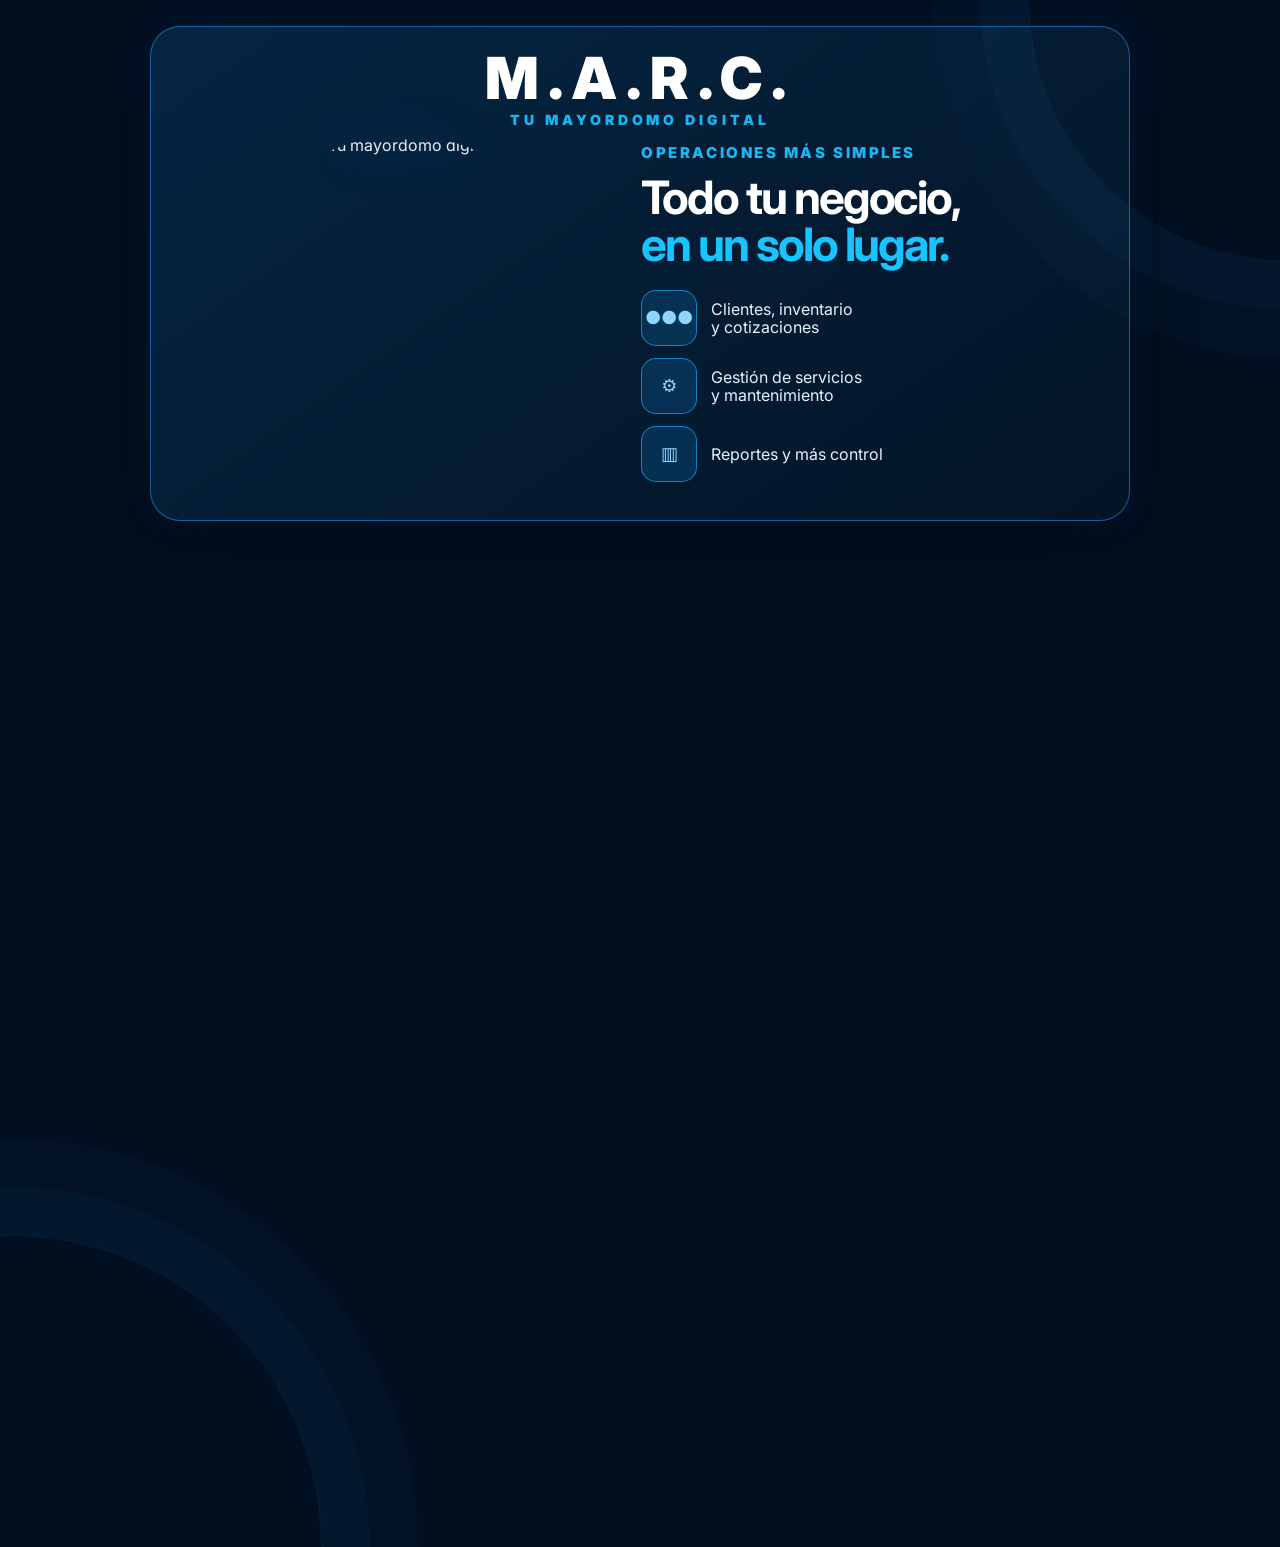
==== index.html @ ba581f93 "Bust cache after maintenance service order fix" ====
<!doctype html>
<html lang="es">
<head>
<meta charset="utf-8">
<meta name="viewport" content="width=device-width,initial-scale=1,viewport-fit=cover">
<meta name="theme-color" content="#0b73e6">
<meta name="description" content="M.A.R.C. — Tu mayordomo digital">
<link rel="manifest" href="./manifest.webmanifest">
<title>M.A.R.C. — Tu mayordomo digital</title>
<link rel="preconnect" href="https://fonts.googleapis.com">
<link rel="preconnect" href="https://fonts.gstatic.com" crossorigin>
<link rel="stylesheet" href="https://fonts.googleapis.com/css2?family=Inter:wght@400;500;600;700;800&display=swap">
<link rel="stylesheet" href="./styles.css?v=20260928-pdfselect01">
<link rel="stylesheet" href="./graphic-lab.css?v=20260922-01">
<link rel="stylesheet" href="./operations-ui-v2.css?v=20260922-08">
<link rel="stylesheet" href="./marc-visual-system-final.css?v=20260924-clean01">
<link rel="stylesheet" href="./cash-pos-redesign.css?v=20260923-01">
<link rel="stylesheet" href="./marc-immersive-ui.css?v=20260928-paid01">
<link rel="stylesheet" href="./service-operations-mobile.css?v=20260925-mobile01">
<link rel="stylesheet" href="./login-visual-polish.css?v=20260925-reference02">
<link rel="stylesheet" href="./ecosystem-shell-clean.css?v=20260925-ecosystem01">
<link rel="stylesheet" href="./ecosystem-selector.css?v=20260925-ecosystem02">
<link rel="stylesheet" href="./module-apps.css?v=20260928-contrast01">
<link rel="stylesheet" href="./login-layout-final.css?v=20260928-googlefix03">
<link rel="stylesheet" href="./quote-editor-polish.css?v=20260928-qe01">
<link rel="stylesheet" href="./mixed-premium.css?v=20260928-premium07">
<link rel="stylesheet" href="./technician-quiet-premium.css?v=20260928-techquiet01">
<link rel="stylesheet" href="./visual-system-final-polish.css?v=20260928-visual02">
<script src="https://cdn.jsdelivr.net/npm/jspdf@2.5.2/dist/jspdf.umd.min.js"></script>

</head>
<body>
<div id="auth" class="auth auth-reference">
<div class="auth-reference-shell">
<section class="auth-reference-hero">
<div class="auth-reference-brand">M.A.R.C.<small>TU MAYORDOMO DIGITAL</small></div>
<div class="auth-reference-hero-body">
<div class="auth-reference-mascot-wrap"><img class="auth-reference-mascot" src="./assets/marc-brand-logo.jpg" alt="M.A.R.C. — Tu mayordomo digital"></div>
<div class="auth-reference-message"><span>OPERACIONES MÁS SIMPLES</span><h2>Todo tu negocio,<br><strong>en un solo lugar.</strong></h2>
<div class="auth-reference-features"><div><b>●●●</b><span>Clientes, inventario<br>y cotizaciones</span></div><div><b>⚙</b><span>Gestión de servicios<br>y mantenimiento</span></div><div><b>▥</b><span>Reportes y más control</span></div></div></div>
</div>
</section>
<section class="auth-card auth-reference-card">
<div class="auth-reference-card-head"><div class="auth-reference-mark">M<span>•••</span></div><div><div class="eyebrow">BIENVENIDO</div><h1 id="authTitle">Inicia sesión en M.A.R.C.</h1><p id="authSub">Accede de forma rápida y segura con tu cuenta de Google.</p></div></div>
<button id="googleLogin" class="primary wide google-login" type="button"><span class="google-icon">G</span><span>Continuar con Google</span></button>
<div class="auth-divider"><span>O CONTINÚA CON TU CORREO</span></div>
<form id="authForm" class="auth-form" autocomplete="on">
<label>Correo electrónico<input id="email" name="email" type="email" autocomplete="email" required placeholder="tu@correo.com"></label>
<label>Contraseña<div class="password-field"><input id="password" name="password" type="password" autocomplete="current-password" required minlength="6" placeholder="Tu contraseña"><button id="passwordToggle" type="button" aria-label="Mostrar contraseña">◉</button></div></label>
<div class="auth-form-row"><button id="authSubmit" class="primary wide" type="submit">Iniciar sesión <span class="auth-submit-arrow">→</span></button><button id="forgotPassword" class="auth-link" type="button">¿Olvidaste tu contraseña?</button></div>
<label id="confirmWrap" class="hidden">Confirmar contraseña<input id="confirm" name="confirm" type="password" autocomplete="new-password" minlength="6" placeholder="Repite tu contraseña"></label>
<div class="auth-switch">¿No tienes cuenta? <button id="signupMode" type="button">Crear cuenta</button></div>
</form><div id="authMsg" class="msg"></div><div class="auth-foot"><span>7 días de prueba</span><i></i><span>Web + Telegram</span></div>
</section>
</div></div><div id="app" class="app hidden"><aside id="sidebar" class="sidebar"><div class="brand"><div class="logo sm">M</div><div><strong>M.A.R.C.</strong><small>Tu mayordomo digital</small></div></div><nav><button data-view="home" data-ecosystems="technician,business,mixed" class="active">⌂ <span>Inicio</span></button><button data-view="clients" data-ecosystems="technician,business,mixed">◉ <span>Clientes</span></button><button data-view="inventory" data-ecosystems="technician,business,mixed">▣ <span>Inventario</span></button><button data-view="suppliers" data-ecosystems="business,mixed">🏭 <span>Proveedores</span></button><button data-view="quotes" data-ecosystems="technician,business,mixed">▤ <span>Cotizaciones</span></button><button data-view="finances" data-ecosystems="technician,mixed">💰 <span>Finanzas</span></button><button data-view="service_orders" data-ecosystems="technician,mixed">🛠 <span>Órdenes de trabajo</span></button><button data-view="agenda" data-ecosystems="technician,mixed">📅 <span>Agenda técnica</span></button><button data-view="cash" data-ecosystems="business,mixed">▣ <span>Caja</span></button><button data-view="sales" data-ecosystems="business,mixed">🛒 <span>Ventas / POS</span></button><button data-view="purchases" data-ecosystems="business,mixed">📥 <span>Compras</span></button><button data-view="receivables" data-ecosystems="business,mixed">💳 <span>Créditos y cobros</span></button><button data-view="assets" data-ecosystems="technician,mixed">🧰 <span>Equipos y activos</span></button><button data-view="maintenance" data-ecosystems="technician,mixed">🔧 <span>Mantenimientos</span></button><button data-view="contracts" data-ecosystems="technician,mixed">📄 <span>Contratos</span></button><button data-view="reports" data-ecosystems="technician,business,mixed">📊 <span>Reportes</span></button><button data-view="settings" data-ecosystems="technician,business,mixed">⚙ <span>Configuración</span></button><button id="saasAdminNav" data-view="saas_admin" data-ecosystems="technician,business,mixed" hidden>👑 <span>Administración SaaS</span></button></nav><div class="side-footer"><div class="trial"><b>Prueba Pro</b><span id="trialDays">7 días</span><i><em id="trialBar"></em></i><small id="usage">Preparando uso…</small></div><button id="logout" class="logout">↪ Cerrar sesión</button></div></aside><button id="mobileScrim" class="mobile-scrim" aria-label="Cerrar menú"></button>
<main class="main"><header class="top"><button id="menu" class="icon mobile">☰</button><div class="brand-head"><div id="brandLogo" class="brand-logo"><span>M</span></div><div><span>M.A.R.C.</span><b>/</b><strong id="page">Inicio</strong><small>Tu mayordomo digital</small></div><button id="ecosystemBadge" class="ecosystem-badge" type="button" aria-live="polite" title="Cambiar ecosistema"></button></div><div class="topright"><button id="themeToggle" class="theme-toggle" type="button" aria-label="Cambiar tema"><span id="themeIcon">☾</span><span id="themeLabel">Oscuro</span></button><button id="notificationBell" class="notification-bell" type="button" aria-label="Notificaciones"><span>🔔</span><b id="notificationCount">0</b></button><div class="marc-quick-launch"><button id="marcQuickOpen" class="marc-quick-btn" type="button" title="Acceso rápido"><span>⚡</span><span class="label">Acceso rápido</span><kbd>/</kbd></button></div><button id="askTop" class="ask">✦ Preguntar</button><div class="person"><div id="avatar">M</div><span><b id="name">Usuario</b><small id="mail"></small></span></div></div></header><section id="content" class="content"></section></main>
<aside id="chat" class="chat"><header><div><b><i></i>M.A.R.C.</b><small>Conversación operativa</small></div><button id="closeChat" class="icon chat-close" aria-label="Cerrar conversación">×</button></header><div id="messages" class="messages"></div><div class="chips"><button data-q="Nueva cotización">+ Cotización</button><button data-q="Revisar inventario">Inventario</button><button data-q="Buscar cliente">Cliente</button></div><div class="chat-exit-wrap"><button id="exitConversation" class="chat-exit" type="button">↪ Salir de la conversación</button></div><form id="chatForm"><textarea id="chatInput" rows="2" placeholder="Escribe una orden o pregunta…"></textarea><div><small>Enter para enviar</small><button class="primary" aria-label="Enviar">↑</button></div></form></aside></div>
<div id="marcQuickOverlay" class="marc-quick-overlay" aria-hidden="true"><section class="marc-quick-panel" role="dialog" aria-modal="true" aria-labelledby="marcQuickTitle"><header class="marc-quick-head"><div class="marc-quick-head-row"><div><h2 id="marcQuickTitle">Acceso rápido</h2><p>Entra a cualquier área o inicia una acción sin recorrer menús.</p></div><button id="marcQuickClose" class="icon" type="button" aria-label="Cerrar">×</button></div><input id="marcQuickSearch" class="marc-quick-search" autocomplete="off" placeholder="Buscar: cliente, producto, cotización, caja…"></header><div id="marcQuickGrid" class="marc-quick-grid"></div></section></div><div id="ecosystemChooser" class="ecosystem-chooser hidden" aria-hidden="true">
<section class="ecosystem-chooser-card" role="dialog" aria-modal="true" aria-labelledby="ecosystemChooserTitle">
<div class="ecosystem-chooser-kicker">CONFIGURA TU ESPACIO</div>
<h2 id="ecosystemChooserTitle">¿Cómo trabajas con M.A.R.C.?</h2>
<p>Elegiremos las herramientas que ves primero. Puedes cambiarlo después sin perder ninguna función.</p>
<div class="ecosystem-choice-grid">
<button type="button" data-ecosystem-choice="technician"><span>🛠️</span><b>Ecosistema Técnico</b><small>Servicios, órdenes, agenda, clientes, materiales y rentabilidad.</small></button>
<button type="button" data-ecosystem-choice="business"><span>🏪</span><b>Tienda / Negocio</b><small>Ventas, productos, compras, proveedores, caja y clientes.</small></button>
<button type="button" data-ecosystem-choice="mixed"><span>🔄</span><b>Mixto</b><small>Combina herramientas técnicas y comerciales en un solo espacio.</small></button>
</div>
<div class="ecosystem-chooser-note">Tus datos y funciones existentes permanecen intactos.</div>
</section>
</div><div id="modal" class="modal-root"></div><div id="toast" class="toast-root"></div>
<script src="https://cdnjs.cloudflare.com/ajax/libs/pdf.js/3.11.174/pdf.min.js"></script>
<script src="https://cdn.jsdelivr.net/npm/@supabase/supabase-js@2"></script>
<script src="./config.js?v=20260919-4"></script>
<script src="https://cdn.jsdelivr.net/npm/xlsx@0.18.5/dist/xlsx.full.min.js"></script>
<script>
(function(){
  // Storage robusto para OAuth: usa localStorage y mantiene un espejo en
  // sessionStorage para navegadores móviles/WebViews que restringen localStorage.
  // Nunca registra ni expone tokens.
  if(window.MARC_AUTH_STORAGE)return;
  const safe=(store,method,key,value)=>{try{if(!store||typeof store[method]!=="function")return null;return method==="getItem"?store.getItem(key):(method==="setItem"?store.setItem(key,value):store.removeItem(key));}catch{return null}};
  window.MARC_AUTH_STORAGE={
    getItem(key){return safe(window.localStorage,"getItem",key)??safe(window.sessionStorage,"getItem",key);},
    setItem(key,value){const a=safe(window.localStorage,"setItem",key,value);safe(window.sessionStorage,"setItem",key,value);return a;},
    removeItem(key){safe(window.localStorage,"removeItem",key);safe(window.sessionStorage,"removeItem",key);}
  };
})();
</script>
<script>
(function(){
  function showBootError(kind,error){
    try{
      var box=document.getElementById("authMsg");
      if(!box)return;
      var detail=String(error&&error.message||error||"Error desconocido");
      box.textContent="M.A.R.C. detectó un fallo de inicio ("+kind+"): "+detail;
      box.className="msg error";
      box.style.display="block";
      box.style.visibility="visible";
      box.style.opacity="1";
      console.error("[M.A.R.C. boot]",kind,error);
    }catch(_){}
  }
  window.addEventListener("error",function(e){showBootError("JavaScript",e.error||e.message);});
  window.addEventListener("unhandledrejection",function(e){showBootError("Promesa",e.reason);});
  setTimeout(function(){
    if(!window.supabase)showBootError("Supabase","La librería de autenticación no se cargó.");
    else if(!window.MARC)showBootError("Aplicación","app.js no terminó de inicializarse.");
  },1500);
})();
</script>
<script>
(function(){
  function hideStaleAuthDiagnostic(){
    const e=document.getElementById("authMsg");
    if(!e)return;
    const t=String(e.textContent||"").toLowerCase();
    if(t.includes("current is not defined")||t.includes("error real de google oauth")){
      e.textContent="";
      e.style.display="none";
      e.style.visibility="hidden";
      e.style.opacity="0";
      e.removeAttribute("role");
    }
  }
  hideStaleAuthDiagnostic();
  new MutationObserver(hideStaleAuthDiagnostic).observe(document.documentElement,{subtree:true,childList:true,characterData:true,attributes:true});
})();
</script>
<script src="./app.js?v=20260929-google24"></script>
<script src="./graphic-lab.js?v=20260922-02"></script>
<script src="./supplier-center.js?v=20260921-11"></script>
<script src="./notifications.js?v=20260921-01"></script>
<script src="./operations-ui-v2.js?v=20260922-03"></script>
<script src="./marc-immersive-ui.js?v=20260928-paid02"></script>
<script src="./quotes-editor.js?v=20260928-quotes01"></script>

</body>
</html>
---- styles.css ----
.app.chat-closed{grid-template-columns:210px minmax(0,1fr)}
.chat.closed{display:none}
.chat-exit-wrap{padding:8px 10px 4px;border-top:1px solid #edf2f7}
.chat-exit{width:100%;border:1px solid #e45866;background:#fff;color:#cf3348;border-radius:10px;padding:10px 12px;font-size:8px;font-weight:800}
.chat-exit:hover{background:#fff3f5}
.chat-close{display:inline-flex}
:root{--bg:#f4f7fb;--panel:#fff;--line:#dfe7f0;--text:#10233f;--muted:#71839a;--blue:#0b73e6;--blue2:#eaf4ff;--dark:#0d1e34;--green:#23955a;--red:#d94758;--amber:#ad7400}*{box-sizing:border-box}body{margin:0;font-family:Inter,system-ui,sans-serif;background:var(--bg);color:var(--text)}button,input,textarea,select{font:inherit}button{cursor:pointer}.hidden{display:none!important}.auth{min-height:100svh;display:grid;place-items:center;padding:24px;background:linear-gradient(135deg,#fff,#eaf4ff);position:relative;overflow:hidden}.auth-glow{position:absolute;width:65vw;height:65vw;right:-22vw;top:-28vw;border:1px solid #8bc7ff66;border-radius:50%;box-shadow:0 0 0 90px #82c8ff14,0 0 0 180px #82c8ff09}.auth-card{position:relative;width:min(450px,100%);padding:38px;border:1px solid #d4e4f1;border-radius:28px;background:#ffffffeb;backdrop-filter:blur(18px);box-shadow:0 30px 80px #244f7216}.logo{width:64px;height:64px;border-radius:19px;background:linear-gradient(145deg,#19aaff,#0b63d1);display:grid;place-items:center;color:#fff;font-weight:900;font-size:32px;box-shadow:0 16px 32px #0b73e635}.logo.sm{width:37px;height:37px;border-radius:11px;font-size:18px}.eyebrow{margin-top:24px;color:var(--blue);font-size:10px;font-weight:800;letter-spacing:.18em}.auth-card h1{margin:9px 0 7px;font-size:33px;letter-spacing:-.04em}.auth-card p{margin:0 0 24px;color:var(--muted);font-size:12px;line-height:1.5}.auth-card form{display:grid;gap:14px}.auth-card label{display:grid;gap:7px;font-size:10px;font-weight:800;color:#3f5873}.auth-card input,.modal input,.modal select,.modal textarea{width:100%;border:1px solid #d4e0eb;border-radius:12px;background:#f9fbfd;padding:12px;outline:none;color:var(--text)}.auth-card input:focus,.modal input:focus,.modal select:focus,.modal textarea:focus{border-color:#74b8f0;box-shadow:0 0 0 4px #0b73e610}.pass{position:relative}.pass button{position:absolute;right:6px;top:5px;border:0;background:transparent;color:var(--blue);font-size:9px;font-weight:800;padding:8px}.primary{border:0;border-radius:10px;padding:10px 13px;background:linear-gradient(105deg,#19abff,#0b73e6 65%,#1260d1);color:#fff;font-weight:800;box-shadow:0 10px 24px #0b73e626}.wide{height:50px}.msg{min-height:18px;font-size:10px;margin-top:8px}.msg.error{color:var(--red)}.msg.ok{color:var(--green)}.auth-links{display:flex;justify-content:space-between;gap:10px;margin-top:18px}.text-btn{border:0;background:transparent;color:var(--blue);font-size:9px;font-weight:800;padding:0}.auth-card>small{display:block;margin-top:24px;text-align:center;color:#8da0b4;font-size:8px}.app{min-height:100svh;display:grid;grid-template-columns:210px minmax(0,1fr) 340px}.sidebar{background:var(--dark);color:#dce7f4;padding:18px 11px;display:flex;flex-direction:column;min-height:100svh}.brand{display:flex;align-items:center;gap:9px;padding:3px 7px 22px}.brand strong{font-size:13px;display:block}.brand small{font-size:8px;color:#8fa5bd;display:block;margin-top:2px}.sidebar nav{display:grid;gap:4px}.sidebar nav button{border:0;background:transparent;color:#9bb0c6;border-radius:10px;padding:10px 11px;text-align:left;font-size:11px;font-weight:700}.sidebar nav button:hover,.sidebar nav button.active{background:#164b79;color:#fff}.sidebar nav button span{margin-left:8px}.side-footer{margin-top:auto;display:grid;gap:8px}.trial{border:1px solid #27435e;background:#122942;border-radius:13px;padding:11px}.trial b{font-size:9px}.trial>span{float:right;color:#a5c6e3;font-size:9px}.trial i{display:block;height:5px;background:#27435e;border-radius:99px;margin:9px 0 6px;overflow:hidden}.trial i em{display:block;width:30%;height:100%;background:#18a8ff;border-radius:99px}.trial small{font-size:7px;color:#91a8bf}.logout{border:0;background:#10263f;color:#91a7bf;padding:10px;border-radius:10px;text-align:left;font-size:9px}.main{min-width:0}.top{height:70px;background:#fff;border-bottom:1px solid var(--line);display:flex;align-items:center;justify-content:space-between;padding:0 22px;gap:12px}.top>div:first-of-type{display:flex;gap:7px;align-items:center;font-size:10px}.top>div:first-of-type span{color:#94a3b5}.top>div:first-of-type b{color:#c2ced8}.top>div:first-of-type strong{font-size:12px}.topright{display:flex;align-items:center;gap:10px}.ask{border:1px solid #bbdaf4;background:var(--blue2);color:var(--blue);padding:8px 11px;border-radius:999px;font-size:9px;font-weight:800}.person{display:flex;align-items:center;gap:7px}.person>div{width:31px;height:31px;border-radius:50%;background:var(--blue2);color:var(--blue);display:grid;place-items:center;font-weight:900;font-size:10px}.person b,.person small{display:block}.person b{font-size:9px}.person small{font-size:7px;color:var(--muted);margin-top:2px}.content{padding:24px;max-width:1120px;margin:auto}.head{display:flex;justify-content:space-between;gap:12px;align-items:flex-start;margin-bottom:18px}.head h1{margin:0;font-size:26px;letter-spacing:-.04em}.head p{margin:6px 0 0;color:var(--muted);font-size:10px}.eyebrow2{color:var(--blue);font-size:9px;font-weight:800;letter-spacing:.17em;margin-bottom:6px}.grid4{display:grid;grid-template-columns:repeat(4,1fr);gap:12px}.card{background:#fff;border:1px solid var(--line);border-radius:15px;box-shadow:0 7px 24px #2a618e08}.kpi{padding:15px}.kpi small{display:block;color:var(--muted);font-size:8px;font-weight:700}.kpi strong{display:block;font-size:24px;margin-top:4px}.kpi em{display:block;color:#72859a;font-size:7px;font-style:normal;margin-top:6px}.cols{display:grid;grid-template-columns:1.25fr .9fr;gap:13px;margin-top:13px}.panel{padding:15px}.panel h3{margin:0;font-size:11px}.panel>p{margin:4px 0 0;color:var(--muted);font-size:8px}.quick{display:grid;grid-template-columns:1fr 1fr;gap:8px;margin-top:13px}.quick button{border:1px solid var(--line);background:#fff;border-radius:10px;padding:11px;text-align:left}.quick b{display:block;font-size:9px}.quick small{display:block;color:var(--muted);font-size:7px;margin-top:3px}.list{display:grid;margin-top:10px}.row{display:flex;justify-content:space-between;gap:10px;padding:9px 0;border-bottom:1px solid #edf2f7}.row:last-child{border-bottom:0}.row b{font-size:9px}.row small{display:block;color:var(--muted);font-size:7px;margin-top:2px}.badge{font-size:7px;font-weight:800;background:#eef3f8;color:#64788e;border-radius:999px;padding:5px 7px;height:max-content}.badge.low{background:#fff4db;color:#9b6500}.badge.out{background:#ffe9ed;color:#b72d43}.badge.ok{background:#eaf7ef;color:#217a4a}.table{overflow:hidden}.toolbar{padding:12px;border-bottom:1px solid var(--line);display:flex;justify-content:space-between;gap:8px}.search{max-width:320px;flex:1}.search input{width:100%;border:1px solid var(--line);border-radius:9px;padding:9px 10px;font-size:9px;background:#fafcfe}.secondary{border:1px solid var(--line);background:#fff;color:#546a82;border-radius:9px;padding:9px 11px;font-size:8px;font-weight:800}.scroll{overflow:auto}.data{width:100%;border-collapse:collapse;min-width:620px}.data th,.data td{text-align:left;padding:10px 12px;border-bottom:1px solid #edf2f7;font-size:8px}.data th{color:#8394a6;font-size:7px;text-transform:uppercase;letter-spacing:.08em}.data td b{font-size:9px}.empty{text-align:center;color:var(--muted);padding:35px 15px;font-size:9px}.chat{background:#fff;border-left:1px solid var(--line);display:flex;flex-direction:column;min-height:100svh}.chat header{padding:15px;border-bottom:1px solid var(--line);display:flex;justify-content:space-between}.chat header b{display:block;font-size:12px}.chat header b i{display:inline-block;width:7px;height:7px;background:#28a960;border-radius:50%;margin-right:6px}.chat header small{display:block;color:var(--muted);font-size:7px;margin-top:3px}.messages{flex:1;overflow:auto;padding:14px;display:flex;flex-direction:column;gap:9px}.bubble{max-width:88%;padding:10px;border-radius:12px;font-size:9px;line-height:1.45;white-space:pre-wrap}.bubble.u{align-self:flex-end;background:var(--blue);color:#fff;border-bottom-right-radius:4px}.bubble.a{align-self:flex-start;background:#f0f4f8;color:#2c445c;border-bottom-left-radius:4px}.chips{display:flex;gap:5px;overflow:auto;padding:7px 10px;border-top:1px solid #edf2f7}.chips button{white-space:nowrap;border:1px solid var(--line);background:#fff;color:#5b7087;border-radius:999px;padding:6px 7px;font-size:7px}.chat form{padding:10px;border-top:1px solid var(--line)}.chat textarea{width:100%;resize:none;border:1px solid var(--line);border-radius:10px;padding:9px;font-size:9px;outline:none}.chat form>div{display:flex;justify-content:space-between;align-items:center;margin-top:5px}.chat form small{font-size:7px;color:#96a3b1}.chat form .primary{width:32px;height:32px;padding:0}.icon{border:0;background:#f1f5f8;border-radius:8px;width:31px;height:31px;align-items:center;justify-content:center}.mobile{display:none}.modal-root:empty{display:none}.modal-root{position:fixed;inset:0;background:#071d38a6;backdrop-filter:blur(6px);display:grid;place-items:center;padding:15px;z-index:80}.modal{width:min(650px,100%);max-height:92vh;overflow:auto;background:#fff;border-radius:18px;padding:18px}.modal-head{display:flex;justify-content:space-between;align-items:flex-start;margin-bottom:13px}.modal-head h2{margin:0;font-size:18px}.modal-head p{margin:4px 0 0;color:var(--muted);font-size:8px}.close{border:0;background:#eef3f8;border-radius:8px;width:29px;height:29px}.form-grid{display:grid;grid-template-columns:1fr 1fr;gap:10px}.modal form{display:grid;gap:11px}.modal label{display:grid;gap:6px;color:#456078;font-size:8px;font-weight:800}.modal-actions{display:flex;justify-content:flex-end;gap:6px}.toast-root{position:fixed;right:16px;bottom:16px;z-index:100;display:grid;gap:6px}.toast{background:#10233f;color:#fff;padding:9px 11px;border-radius:9px;font-size:8px}.toast.ok{background:#197449}.toast.err{background:#b73649}.commgrid{display:grid;grid-template-columns:1fr 1fr;gap:12px}.comm{padding:14px}.comm h3{margin:0;font-size:11px}.comm p{font-size:8px;color:var(--muted);line-height:1.5}.settings{display:grid;grid-template-columns:1fr 1fr;gap:12px}.mobile{display:none}@media(max-width:1060px){.app{grid-template-columns:205px minmax(0,1fr)}.chat{position:fixed;right:0;top:0;bottom:0;width:min(380px,92vw);z-index:55;transform:translateX(105%);transition:.2s;box-shadow:-20px 0 50px #10233f18}.chat.open{transform:none}.mobile{display:none}.top .mobile{display:inline-flex}.grid4{grid-template-columns:repeat(2,1fr)}}@media(max-width:780px){.app{grid-template-columns:1fr}.sidebar{position:fixed;left:0;top:0;bottom:0;width:225px;z-index:60;transform:translateX(-105%);transition:.2s;box-shadow:20px 0 55px #071d3830}.sidebar.open{transform:none}.top{padding:0 13px}.content{padding:15px}.cols,.settings{grid-template-columns:1fr}.commgrid{grid-template-columns:1fr}.topright .ask{display:none}.form-grid{grid-template-columns:1fr}.auth-card{padding:32px 22px}}@media(max-width:520px){.grid4{grid-template-columns:1fr 1fr}.kpi strong{font-size:21px}.person span{display:none}}
.quote-line{border:1px solid #e2e7ef;border-radius:10px;padding:8px;margin:7px 0;background:#fbfcfe}.quote-line-top{display:grid;grid-template-columns:125px 1fr 28px;gap:7px}.quote-line-fields{display:grid;grid-template-columns:90px 120px 1fr;gap:7px;margin-top:7px}.quote-summary{margin-top:12px;border-top:1px solid #e2e7ef;padding-top:8px}.quote-summary>div{display:flex;justify-content:space-between;padding:4px 0;font-size:12px}.quote-summary .grand{font-size:17px;border-top:1px solid #172033;margin-top:5px;padding-top:8px}@media(max-width:720px){.quote-line-top{grid-template-columns:100px 1fr 28px}.quote-line-fields{grid-template-columns:70px 105px 1fr}.modal-actions{flex-wrap:wrap}}

.ai-hint{padding:9px 11px;border:1px solid #cfe5f9;background:#eef7ff;color:#54708c;border-radius:10px;font-size:8px;line-height:1.45}.telegram-debug{display:block;margin-top:6px;font-size:7px}.telegram-debug.error{color:#b9364c}.modal-actions{align-items:center}
.company-branding{display:flex;gap:16px;align-items:center}.company-logo-preview{width:110px;height:90px;border:1px dashed #cbd9e7;border-radius:14px;background:#f7fafc;display:grid;place-items:center;overflow:hidden;flex:none}.company-logo-preview img{max-width:100%;max-height:100%;object-fit:contain}.company-logo-empty{font-size:10px;font-weight:900;color:#9aacbd}.company-branding-copy{min-width:0}.company-branding-copy h3{margin:0;font-size:13px}.company-branding-copy p{font-size:8px;color:var(--muted);max-width:520px;line-height:1.5}.company-actions{display:flex;gap:7px;flex-wrap:wrap}.file-btn{display:inline-flex;align-items:center}.muted-small{display:block;color:#8394a6;font-size:8px;margin-top:7px}.settings-company-card{grid-column:1/-1}@media(max-width:520px){.company-branding{align-items:flex-start}.company-logo-preview{width:90px;height:75px}}
.pdf-import-hint{padding:10px 11px;background:#eef7ff;border:1px solid #cfe5f9;color:#58708a;border-radius:10px;font-size:8px;line-height:1.45}.pdf-import-preview{border:1px solid #dbe5ee;background:#fbfdff;border-radius:12px;padding:10px}.pdf-product-list{margin-top:8px}.pdf-product-row{display:flex;justify-content:space-between;gap:10px;padding:7px 0;border-bottom:1px solid #edf2f7;font-size:8px}.pdf-product-row:last-child{border-bottom:0}.pdf-product-row small{color:#7a8da2;font-size:7px;text-align:right}
.pdf-progress-wrap{margin-top:10px;border:1px solid #dbe5ee;border-radius:12px;padding:10px;background:#fbfdff}.pdf-progress-top{display:flex;justify-content:space-between;gap:10px;font-size:8px;color:#60758a}.pdf-progress-top strong{color:#18324b}.pdf-progress{height:7px;background:#e7eef5;border-radius:99px;overflow:hidden;margin-top:8px}.pdf-progress i{display:block;height:100%;background:#1687e8;border-radius:99px;transition:width .2s ease}.pdf-live-items{margin-top:10px;border:1px solid #e4ebf2;border-radius:12px;max-height:155px;overflow:auto;background:#fff}.pdf-live-title{font-size:8px;font-weight:800;padding:9px 10px;border-bottom:1px solid #edf2f6;position:sticky;top:0;background:#fff}.pdf-live-row{display:grid;grid-template-columns:48px 1fr;gap:2px 8px;padding:7px 10px;border-bottom:1px solid #f0f4f7}.pdf-live-row span{font-size:7px;color:#8396a9}.pdf-live-row b{font-size:8px;min-width:0;overflow:hidden;text-overflow:ellipsis}.pdf-live-row small{grid-column:2;font-size:7px;color:#8396a9}.pdf-final-summary{display:flex;justify-content:space-between;gap:10px;align-items:center;margin-bottom:8px;font-size:9px}.pdf-final-summary strong{font-size:11px}.pdf-final-summary span{color:#71879b;font-size:8px}
.danger{border:1px solid #e6a6ad;background:#fff5f6;color:#b63248;border-radius:10px;padding:7px 10px;font-weight:800;font-size:8px;cursor:pointer}.danger:disabled{opacity:.55;cursor:wait}
.inventory-photo-box{display:flex;gap:12px;align-items:center;padding:10px;border:1px solid #d7e5f7;border-radius:14px;background:#f8fbff;margin-bottom:12px}.inventory-photo-preview{width:84px;height:84px;border-radius:12px;overflow:hidden;background:#eef4fa;display:grid;place-items:center;font-size:28px;flex:none}.inventory-photo-preview img,.inventory-thumb img{width:100%;height:100%;object-fit:cover}.inventory-thumb{width:38px;height:38px;border-radius:9px;overflow:hidden;background:#eef4fa;display:grid;place-items:center;font-size:16px}.bulk-bar{background:#f7fbff}
.serial-product-summary{display:flex;gap:12px;align-items:center;padding:10px;border:1px solid #d7e5f7;border-radius:14px;background:#f8fbff;margin-bottom:12px}.serial-results{display:flex;flex-direction:column;gap:8px;margin:12px 0;max-height:42vh;overflow:auto}.serial-row{display:grid;grid-template-columns:42px 1fr 180px;gap:10px;align-items:center;padding:8px;border:1px solid #e3eaf2;border-radius:12px;background:#fff}.serial-main{min-width:0}.serial-input input{width:100%}.serial-input small{display:block;color:#6d7b8a;margin-top:3px}
.serial-existing{border:1px solid #dfe8f2;border-radius:12px;padding:10px;background:#fbfdff}.serial-existing-list{display:flex;flex-direction:column;gap:6px;margin-top:8px;max-height:28vh;overflow:auto}.serial-existing-row{display:grid;grid-template-columns:28px 1fr auto;gap:8px;align-items:center;padding:8px;border-bottom:1px solid #edf1f5}.serial-existing-row:last-child{border-bottom:0}.serial-existing-row small{color:#6d7b8a}
.pdf-photo-option{display:flex;align-items:center;gap:8px;margin:10px 0;padding:10px 12px;border:1px solid #d7e5f7;border-radius:12px;background:#f7fbff;font-weight:700}.pdf-photo-option input{width:auto}

/* ===== M.A.R.C. visual refresh 2026-09 ===== */
:root{
  --bg:#f3f6fb;
  --panel:#ffffff;
  --line:#e3e9f2;
  --text:#10233f;
  --muted:#71829a;
  --blue:#1478ea;
  --blue2:#e9f4ff;
  --cyan:#11a7d8;
  --violet:#755ee8;
  --dark:#0b1b31;
  --green:#23955a;
  --red:#d94758;
  --amber:#b77708;
}
body{background:radial-gradient(circle at 72% -10%,#ddebff 0,#f3f6fb 32%,#eef3f9 100%);color:var(--text)}
.app{grid-template-columns:238px minmax(0,1fr) 360px;gap:0}
.sidebar{padding:22px 14px;background:linear-gradient(180deg,#081a31 0%,#0d2948 100%);box-shadow:14px 0 40px #0a203414;position:relative;z-index:2}
.sidebar:after{content:"";position:absolute;right:-1px;top:0;bottom:0;width:1px;background:#ffffff12}
.brand{padding:2px 10px 28px;gap:11px}
.brand strong{font-size:14px;letter-spacing:-.03em}
.brand small{font-size:8px;color:#91a9c2}
.sidebar nav{gap:7px}
.sidebar nav button{position:relative;padding:12px 13px;border-radius:12px;font-size:11px;color:#9bb0c7;transition:.18s ease}
.sidebar nav button:hover{background:#ffffff09;color:#fff;transform:translateX(2px)}
.sidebar nav button.active{background:linear-gradient(100deg,#146dc4,#1689ef);color:#fff;box-shadow:0 9px 25px #0d76df35}
.sidebar nav button.active:before{content:"";position:absolute;left:-14px;top:10px;bottom:10px;width:3px;border-radius:5px;background:#47c6ff}
.side-footer{gap:9px}
.trial{background:#ffffff08;border-color:#ffffff16;border-radius:15px;padding:13px}
.trial b{font-size:9px}.trial>span{font-size:8px}.trial small{font-size:7px;color:#9db3c9}
.logout{background:#ffffff08;border:1px solid #ffffff0b}
.main{background:transparent}
.top{height:76px;padding:0 28px;background:#ffffffd9;border-color:#e5ebf3;backdrop-filter:blur(18px);position:sticky;top:0;z-index:4}
.top>div:first-of-type{font-size:10px}
.top>div:first-of-type strong{font-size:13px}
.ask{padding:10px 14px;border-radius:11px;font-size:9px;background:#eef7ff;border-color:#c8e3fb;box-shadow:0 5px 18px #0d73e610}
.person>div{width:35px;height:35px;font-size:11px;border:3px solid #fff;box-shadow:0 6px 18px #0d315614}
.content{padding:30px 30px 42px;max-width:1420px}
.dashboard-shell{display:grid;gap:18px}
.dashboard-hero{position:relative;overflow:hidden;min-height:280px;padding:34px 36px;border-radius:24px;background:linear-gradient(126deg,#071a32 0%,#0d4380 55%,#168fe8 120%);box-shadow:0 24px 60px #123e701c}
.dashboard-hero:before{content:"";position:absolute;inset:-30% 35% -50% -10%;background:radial-gradient(circle,#56c6ff34 0,transparent 66%);pointer-events:none}
.dashboard-hero:after{content:"";position:absolute;width:330px;height:330px;right:-80px;top:-130px;border:1px solid #ffffff1f;border-radius:50%;box-shadow:0 0 0 60px #ffffff09,0 0 0 120px #ffffff05}
.hero-copy{position:relative;z-index:2;max-width:690px}
.hero-eyebrow{font-size:9px;font-weight:900;letter-spacing:.19em;color:#7ed7ff;margin-bottom:10px}
.dashboard-hero h1{margin:0;color:#fff;font-size:36px;line-height:1.07;letter-spacing:-.055em}
.dashboard-hero h1 span{color:#86ddff}
.dashboard-hero p{max-width:580px;margin:13px 0 20px;color:#c2d7eb;font-size:11px;line-height:1.6}
.hero-actions{display:flex;gap:9px;flex-wrap:wrap}
.hero-primary{background:#fff;color:#0d69ce;box-shadow:0 12px 28px #05172b30}
.hero-secondary{border:1px solid #ffffff2e;background:#ffffff12;color:#fff;padding:10px 13px;border-radius:11px;font-weight:800;font-size:9px;backdrop-filter:blur(8px)}
.hero-orbit{position:absolute;inset:0;z-index:1;pointer-events:none}
.hero-orbit-card{position:absolute;border:1px solid #ffffff1f;background:#ffffff12;backdrop-filter:blur(12px);box-shadow:0 18px 50px #0014272e}
.orbit-main{right:56px;top:78px;width:190px;padding:17px;border-radius:18px;color:#fff}
.orbit-main span{display:grid;place-items:center;width:36px;height:36px;border-radius:11px;background:#ffffff20;margin-bottom:11px;color:#9ce7ff;font-size:18px}
.orbit-main b{display:block;font-size:12px}.orbit-main small{display:block;margin-top:4px;color:#b6d0e8;font-size:8px}
.orbit-small{padding:9px 12px;border-radius:999px;color:#dff3ff;font-size:8px;font-weight:800}
.orbit-a{right:242px;top:42px}.orbit-b{right:20px;bottom:40px}.orbit-c{right:180px;bottom:28px}
.dashboard-kpis{display:grid;grid-template-columns:repeat(4,1fr);gap:12px}
.kpi-modern{position:relative;display:flex;align-items:center;gap:12px;padding:17px 16px;background:#ffffffd9;border:1px solid var(--line);border-radius:17px;box-shadow:0 10px 26px #21466f08;transition:.18s}
.kpi-modern:hover{transform:translateY(-2px);box-shadow:0 18px 34px #21466f11}
.kpi-modern>div:nth-child(2){min-width:0}.kpi-modern span{display:block;font-size:8px;font-weight:800;color:#8090a3}.kpi-modern strong{display:block;margin-top:2px;font-size:25px;line-height:1}.kpi-modern small{display:block;margin-top:5px;font-size:7px;color:#8a99aa;white-space:nowrap;overflow:hidden;text-overflow:ellipsis}
.kpi-icon,.quick-icon{flex:none;display:grid;place-items:center;border-radius:13px;font-weight:900}
.kpi-icon{width:42px;height:42px;font-size:16px}.kpi-icon.blue,.quick-icon.blue{background:#eaf4ff;color:#1478ea}.kpi-icon.cyan,.quick-icon.cyan{background:#e9faff;color:#0797c7}.kpi-icon.amber{background:#fff5df;color:#ba7b0d}.kpi-icon.violet,.quick-icon.violet{background:#f0edff;color:#705ae3}.kpi-icon.dark,.quick-icon.dark{background:#eaf0f8;color:#183b61}
.kpi-arrow{margin-left:auto;align-self:flex-start;padding-top:2px;color:#8da1b6;font-size:10px}
.dashboard-main-grid{display:grid;grid-template-columns:1.15fr .85fr;gap:18px}
.dashboard-panel{background:#fff;border:1px solid var(--line);border-radius:19px;box-shadow:0 11px 32px #25486f0a}
.quick-panel,.alert-panel,.activity-panel{padding:19px}
.panel-title-row{display:flex;justify-content:space-between;align-items:flex-start;gap:12px}
.panel-eyebrow{font-size:8px;font-weight:900;letter-spacing:.15em;color:#2380d6;margin-bottom:4px}
.panel-title-row h3{font-size:14px;letter-spacing:-.025em}
.panel-live{background:#eaf7ef;color:#227b4a;border-radius:999px;padding:5px 8px;font-size:7px;font-weight:800}
.panel-link{border:0;background:transparent;color:#1776d7;padding:3px 0;font-size:8px;font-weight:800}
.quick-modern-grid{display:grid;grid-template-columns:1fr 1fr;gap:10px;margin-top:16px}
.quick-modern-grid button{display:flex;align-items:center;gap:10px;text-align:left;border:1px solid #e6ecf3;background:#fbfdff;border-radius:14px;padding:12px;transition:.18s}
.quick-modern-grid button:hover{border-color:#c8def4;background:#f5fbff;transform:translateY(-1px)}
.quick-icon{width:36px;height:36px;font-size:15px}.quick-modern-grid b{display:block;font-size:9px}.quick-modern-grid small{display:block;margin-top:3px;color:#8a98a9;font-size:7px}.quick-modern-grid em{margin-left:auto;color:#9eafc0;font-size:12px;font-style:normal}
.critical-list{margin-top:12px}
.critical-row{display:flex;align-items:center;gap:9px;padding:10px 0;border-bottom:1px solid #edf1f6}
.critical-row:last-child{border-bottom:0}
.critical-dot{width:8px;height:8px;border-radius:50%;flex:none}.critical-dot.danger{background:#e45160;box-shadow:0 0 0 4px #ffecef}.critical-dot.warning{background:#d99a2a;box-shadow:0 0 0 4px #fff6e6}
.critical-copy{min-width:0;flex:1}.critical-copy b{display:block;white-space:nowrap;overflow:hidden;text-overflow:ellipsis;font-size:9px}.critical-copy small{display:block;margin-top:2px;color:#8a98aa;font-size:7px}
.status-pill{border-radius:999px;padding:5px 8px;font-size:7px;font-weight:800;white-space:nowrap}.status-pill.red{background:#ffebee;color:#bd3849}.status-pill.amber{background:#fff4dd;color:#9f6b0c}
.empty-state{display:grid;place-items:center;text-align:center;padding:26px 12px;color:#7d8da0}.empty-state span{display:grid;place-items:center;width:34px;height:34px;border-radius:50%;background:#eef7ff;color:#2e8bd7;font-weight:900;font-size:15px}.empty-state b{margin-top:8px;font-size:9px}.empty-state small{margin-top:3px;font-size:7px}
.activity-panel{padding-bottom:9px}
.activity-list{margin-top:7px}
.activity-row{display:flex;align-items:center;gap:10px;padding:11px 0;border-bottom:1px solid #edf1f5}
.activity-row:last-child{border-bottom:0}
.activity-mark{display:grid;place-items:center;width:34px;height:34px;border-radius:11px;background:#edf6ff;color:#1679db;font-weight:900;font-size:12px;flex:none}
.activity-copy{min-width:0;flex:1}.activity-copy b{display:block;white-space:nowrap;overflow:hidden;text-overflow:ellipsis;font-size:9px}.activity-copy b span{color:#a2afbd;font-weight:400}.activity-copy small{display:block;margin-top:3px;color:#8c99a9;font-size:7px}.activity-row>strong{font-size:9px;white-space:nowrap}
.card{border-color:#e2e9f1;box-shadow:0 10px 28px #274a7208}
.table{box-shadow:0 12px 34px #274a7208}
.modal{border:1px solid #dce6f0;box-shadow:0 30px 90px #08254230}
.secondary:hover{background:#f5f9fd;border-color:#cbd9e7}
.primary{transition:.18s;box-shadow:0 12px 26px #0b73e62e}
.primary:hover{transform:translateY(-1px);box-shadow:0 16px 30px #0b73e637}
@media(max-width:1160px){
  .app{grid-template-columns:220px minmax(0,1fr) 330px}
  .content{padding:24px}
  .dashboard-hero{padding:30px}.dashboard-hero h1{font-size:31px}.orbit-main{right:28px}
}
@media(max-width:1060px){
  .app{grid-template-columns:220px minmax(0,1fr)}
  .dashboard-kpis{grid-template-columns:repeat(2,1fr)}
  .dashboard-main-grid{grid-template-columns:1fr}
  .hero-orbit{opacity:.8}
  .chat{width:min(400px,92vw)}
}
@media(max-width:780px){
  .app{grid-template-columns:1fr}
  .content{padding:16px 14px 30px}
  .top{height:64px;padding:0 13px}
  .dashboard-hero{min-height:360px;padding:25px 21px;border-radius:20px}
  .dashboard-hero h1{font-size:29px}.dashboard-hero p{font-size:10px}
  .hero-orbit{opacity:.42}.orbit-main{right:20px;bottom:22px;top:auto;width:165px}.orbit-a{right:118px;top:auto;bottom:128px}.orbit-b{right:16px;bottom:92px}.orbit-c{right:135px;bottom:66px}
  .dashboard-kpis{grid-template-columns:1fr 1fr;gap:9px}
  .kpi-modern{padding:13px 11px}.kpi-icon{width:36px;height:36px}.kpi-modern strong{font-size:21px}.kpi-modern small{font-size:6px}
  .quick-modern-grid{grid-template-columns:1fr}
  .quick-panel,.alert-panel,.activity-panel{padding:15px}
}
@media(max-width:520px){
  .dashboard-hero{min-height:385px}.dashboard-hero h1{font-size:26px}
  .hero-actions{width:100%}.hero-primary,.hero-secondary{flex:1;text-align:center}
  .dashboard-kpis{grid-template-columns:1fr 1fr}
  .kpi-modern{gap:8px}.kpi-modern span{font-size:7px}.kpi-modern strong{font-size:19px}.kpi-modern small{font-size:6px}
  .kpi-icon{width:34px;height:34px;font-size:13px}
  .panel-title-row h3{font-size:12px}
}


/* ===== Financial statistics dashboard ===== */
.kpi-profit .kpi-icon{background:#f0edff;color:#705ae3}
.finance-dashboard{display:grid;gap:12px}
.finance-heading{display:flex;justify-content:space-between;align-items:flex-end;gap:15px;padding:4px 2px}
.finance-heading h2{margin:0;font-size:19px;letter-spacing:-.035em}
.finance-heading p{margin:4px 0 0;color:#7d8da0;font-size:8px;line-height:1.5}
.finance-summary{min-width:150px;text-align:right}
.finance-summary span{display:block;color:#8998a9;font-size:7px;font-weight:800;text-transform:uppercase;letter-spacing:.1em}
.finance-summary strong{display:block;margin-top:2px;font-size:20px;color:#1478ea}
.finance-summary small{display:block;margin-top:3px;color:#7f8f9f;font-size:7px}
.finance-grid{display:grid;grid-template-columns:1.35fr .65fr;gap:18px}
.profit-chart-panel,.margin-panel{padding:19px}
.finance-subtitle{display:block;margin-top:3px;color:#8b99aa;font-size:7px}
.finance-dot{display:flex;align-items:center;gap:5px;color:#7a8a9c;font-size:7px;font-weight:800}
.finance-dot i{width:7px;height:7px;border-radius:50%;background:#167de4;display:block}
.profit-bars{height:230px;display:grid;grid-template-columns:repeat(6,1fr);gap:10px;align-items:end;margin-top:20px;padding-top:10px}
.profit-bar-col{height:100%;display:grid;grid-template-rows:22px 1fr 20px;gap:5px;align-items:end;text-align:center;min-width:0}
.profit-value{font-size:7px;font-weight:800;color:#73869a;white-space:nowrap;overflow:hidden;text-overflow:ellipsis}
.profit-bar-track{height:100%;border-radius:10px 10px 4px 4px;background:#eef3f8;display:flex;align-items:flex-end;overflow:hidden}
.profit-bar-fill{width:100%;min-height:5px;border-radius:10px 10px 3px 3px;background:linear-gradient(180deg,#5cc7ff,#1478ea);transition:height .3s}
.profit-bar-fill.current{background:linear-gradient(180deg,#a58cff,#6d53db)}
.profit-bar-col>b{font-size:7px;color:#8493a3}
.margin-panel{min-height:300px}
.margin-ring-wrap{display:flex;flex-direction:column;align-items:center;justify-content:center;height:230px;gap:17px}
.margin-ring{--ring:0%;width:132px;height:132px;border-radius:50%;display:grid;place-items:center;background:conic-gradient(#705ae3 var(--ring),#edf1f6 0)}
.margin-ring:after{content:"";position:absolute}
.margin-ring>div{width:100px;height:100px;border-radius:50%;background:#fff;display:grid;place-items:center;align-content:center;box-shadow:0 5px 18px #24466f0d}
.margin-ring strong{font-size:26px;line-height:1;color:#18324f}.margin-ring span{font-size:7px;color:#8795a5;margin-top:5px;text-transform:uppercase;letter-spacing:.1em;font-weight:800}
.margin-copy{display:grid;grid-template-columns:repeat(3,1fr);gap:8px;width:100%}
.margin-copy div{padding:8px 7px;background:#f8fafc;border:1px solid #e8edf3;border-radius:10px;text-align:center}
.margin-copy span{display:block;font-size:6px;color:#8494a5;text-transform:uppercase;font-weight:800}
.margin-copy b{display:block;margin-top:3px;font-size:8px;color:#173453}
@media(max-width:1060px){
  .finance-grid{grid-template-columns:1fr}
  .margin-panel{min-height:260px}
}
@media(max-width:520px){
  .finance-heading{align-items:flex-start;flex-direction:column}
  .finance-summary{text-align:left}
  .profit-bars{gap:6px;height:200px}
  .profit-value{font-size:6px}
  .profit-bar-col>b{font-size:6px}
  .margin-ring{width:118px;height:118px}
  .margin-ring>div{width:88px;height:88px}
  .margin-ring strong{font-size:23px}
}


/* Quote financial attribution */
.quote-finance-hint{display:flex;align-items:center;justify-content:space-between;gap:10px;padding:10px 12px;border:1px solid #cfe5f9;background:linear-gradient(135deg,#f5fbff,#edf7ff);border-radius:12px;color:#365977;font-size:8px}
.quote-finance-hint b{font-size:9px;color:#173a5d}
.quote-finance-hint span{color:#70869a;text-align:right}
.quote-cost-grid{display:grid;grid-template-columns:1.15fr .8fr .8fr .8fr .8fr;gap:7px;margin-top:8px;padding:9px;border-radius:11px;background:#f8fafc;border:1px solid #e6ecf2}
.quote-cost-grid label{font-size:7px!important;font-weight:800!important;color:#718398!important}
.quote-cost-grid input,.quote-cost-grid select{font-size:8px!important;padding:8px!important;border-radius:8px!important;background:#fff!important}
.quote-line-total{margin-top:7px;font-size:7px;color:#78899a;text-align:right}
.quote-line-total b{color:#324d67}
.profit-positive{color:#1e8b57}.profit-negative{color:#d14555}
@media(max-width:720px){
  .quote-finance-hint{align-items:flex-start;flex-direction:column}
  .quote-finance-hint span{text-align:left}
  .quote-cost-grid{grid-template-columns:1fr 1fr}
}


/* ===== Mobile / phone polish ===== */
html{overflow-x:hidden;-webkit-text-size-adjust:100%}
body{overflow-x:hidden}
@media(max-width:780px){
  body{min-width:0}
  .app{min-height:100svh;width:100%;display:block;overflow-x:hidden}
  .main{width:100%;min-width:0}
  .top{
    height:60px;
    min-height:60px;
    padding:0 max(12px,env(safe-area-inset-left)) 0 max(12px,env(safe-area-inset-right));
    gap:8px;
  }
  .top>div:first-of-type{min-width:0;gap:5px;font-size:10px}
  .top>div:first-of-type strong{font-size:12px;max-width:42vw;overflow:hidden;text-overflow:ellipsis;white-space:nowrap}
  .top .mobile{
    display:inline-flex;
    flex:none;
    width:38px;
    height:38px;
    border-radius:11px;
    background:#eaf4ff;
    color:#1478ea;
    font-size:17px;
    border:1px solid #d4e8fb;
  }
  .topright{gap:6px;min-width:0}
  .person{gap:0}
  .person>div{width:34px;height:34px}
  .person span{display:none}
  .topright .ask{display:none}
  .sidebar{
    width:min(86vw,310px);
    padding:18px 14px max(18px,env(safe-area-inset-bottom));
    transform:translateX(-110%);
    border-right:1px solid #ffffff15;
  }
  .sidebar.open{transform:translateX(0)}
  .sidebar nav button{min-height:46px;font-size:12px;padding:12px 13px}
  .sidebar nav button span{margin-left:8px}
  .brand{padding-bottom:22px}
  .trial{padding:14px}
  .logout{min-height:44px;font-size:11px}
  .content{padding:14px 12px max(28px,env(safe-area-inset-bottom));max-width:none}
  .head{display:block;margin-bottom:14px}
  .head h1{font-size:25px;line-height:1.1}
  .head p{font-size:10px}
  .dashboard-shell{gap:12px}
  .dashboard-hero{
    min-height:unset;
    padding:22px 18px 20px;
    border-radius:18px;
  }
  .dashboard-hero h1{font-size:28px;max-width:94%;line-height:1.08}
  .dashboard-hero p{font-size:10px;line-height:1.55;margin:11px 0 16px;max-width:100%}
  .hero-actions{display:grid;grid-template-columns:1fr;gap:8px}
  .hero-primary,.hero-secondary{width:100%;min-height:42px;font-size:10px}
  .hero-orbit{display:none}
  .dashboard-kpis{grid-template-columns:1fr 1fr;gap:8px}
  .kpi-modern{
    min-height:88px;
    padding:12px 10px;
    gap:8px;
    border-radius:14px;
  }
  .kpi-icon{width:34px;height:34px;border-radius:10px;font-size:13px}
  .kpi-modern span{font-size:7px}
  .kpi-modern strong{font-size:20px}
  .kpi-modern small{font-size:6px;margin-top:4px}
  .dashboard-main-grid{grid-template-columns:1fr;gap:12px}
  .quick-panel,.alert-panel,.activity-panel,.profit-chart-panel,.margin-panel{padding:14px}
  .panel-title-row h3{font-size:12px}
  .quick-modern-grid{grid-template-columns:1fr;gap:8px;margin-top:12px}
  .quick-modern-grid button{min-height:58px;padding:10px}
  .quick-icon{width:34px;height:34px}
  .critical-row{padding:9px 0}
  .critical-copy b{font-size:9px}
  .activity-row{padding:9px 0}
  .finance-heading{align-items:flex-start;flex-direction:column}
  .finance-grid{grid-template-columns:1fr;gap:12px}
  .profit-bars{height:180px;gap:5px;margin-top:14px}
  .margin-panel{min-height:0}
  .margin-ring-wrap{height:auto;min-height:200px}
  .table{border-radius:15px}
  .toolbar{padding:10px;flex-wrap:wrap;align-items:stretch}
  .toolbar .search{max-width:none;flex:1 1 100%}
  .toolbar .secondary,.toolbar button{min-height:40px}
  .scroll{-webkit-overflow-scrolling:touch;overscroll-behavior-x:contain}
  .data{min-width:680px}
  .data th,.data td{padding:11px 10px;font-size:9px}
  .data th{font-size:7px}
  .settings,.commgrid{grid-template-columns:1fr}
  .settings-company-card{grid-column:auto}
  .company-branding{gap:11px}
  .company-logo-preview{width:78px;height:68px;border-radius:12px}
  .company-branding-copy h3{font-size:12px}
  .company-branding-copy p{font-size:9px}
  .company-actions{display:grid;grid-template-columns:1fr;gap:7px}
  .company-actions>*{width:100%;justify-content:center;min-height:40px}
  .modal-root{
    place-items:end stretch;
    padding:0;
  }
  .modal{
    width:100%;
    max-width:none;
    max-height:min(94svh,780px);
    padding:15px;
    border-radius:20px 20px 0 0;
    margin:0;
    padding-bottom:max(15px,env(safe-area-inset-bottom));
  }
  .modal-head h2{font-size:18px;line-height:1.15}
  .modal-head p{font-size:9px}
  .form-grid{grid-template-columns:1fr;gap:9px}
  .modal label{font-size:9px}
  .modal input,.modal select,.modal textarea{min-height:44px;font-size:14px;padding:11px 12px}
  .modal textarea{min-height:90px}
  .modal-actions{
    position:sticky;
    bottom:0;
    margin-top:2px;
    padding-top:10px;
    background:linear-gradient(#fff0,#fff 18%);
    display:grid;
    grid-template-columns:1fr 1fr;
    width:100%;
  }
  .modal-actions button{min-height:44px}
  .quote-line{padding:10px;border-radius:12px}
  .quote-line-top{grid-template-columns:1fr 42px;gap:7px}
  .quote-line-top select,.quote-line-top input{min-width:0}
  .quote-line-fields{grid-template-columns:1fr 1fr;gap:7px}
  .quote-line-fields label:last-child{grid-column:1/-1}
  .quote-cost-grid{grid-template-columns:1fr 1fr;gap:7px}
  .quote-cost-grid label:first-child{grid-column:1/-1}
  .quote-cost-grid input,.quote-cost-grid select{min-height:40px;font-size:11px!important}
  .quote-finance-hint{font-size:9px;padding:10px}
  .quote-summary>div{font-size:12px}
  .quote-summary .grand{font-size:17px}
  .ai-hint,.pdf-import-hint,.inventory-photo-box,.serial-product-summary{font-size:9px}
  .inventory-photo-box,.serial-product-summary{align-items:flex-start}
  .inventory-photo-preview{width:70px;height:70px}
  .serial-row{grid-template-columns:36px 1fr;gap:8px}
  .serial-input{grid-column:1/-1}
  .serial-existing-row{grid-template-columns:28px 1fr}
  .serial-existing-row button{grid-column:2;justify-self:start}
  .chat{
    width:100%;
    max-width:none;
    top:0;
    bottom:0;
    right:0;
    min-height:100svh;
    border-left:0;
    z-index:75;
  }
  .chat header{padding:13px 14px}
  .messages{padding:12px 12px max(12px,env(safe-area-inset-bottom));gap:8px}
  .bubble{max-width:92%;font-size:12px;padding:11px 12px}
  .chips{padding:8px 10px}
  .chips button{font-size:9px;padding:7px 9px}
  .chat form{padding:10px max(10px,env(safe-area-inset-right)) max(10px,env(safe-area-inset-bottom)) max(10px,env(safe-area-inset-left))}
  .chat textarea{font-size:14px;min-height:44px}
  .chat form small{font-size:8px}
  .chat form .primary{width:38px;height:38px}
  .toast-root{left:12px;right:12px;bottom:max(12px,env(safe-area-inset-bottom))}
  .toast{font-size:10px;padding:11px 12px}
  .auth{padding:16px}
  .auth-card{
    width:100%;
    max-width:460px;
    padding:26px 20px;
    border-radius:22px;
  }
  .auth-card h1{font-size:28px}
  .auth-card p{font-size:11px}
  .auth-card input{min-height:46px;font-size:14px}
  .auth-card label{font-size:10px}
  .auth-links{flex-direction:column;align-items:center;gap:12px}
  .text-btn{font-size:10px}
  .wide{height:48px}
}
@media(max-width:390px){
  .content{padding-left:10px;padding-right:10px}
  .dashboard-hero{padding:19px 15px}
  .dashboard-hero h1{font-size:25px}
  .dashboard-kpis{gap:7px}
  .kpi-modern{padding:10px 8px;min-height:82px}
  .kpi-icon{width:31px;height:31px;font-size:12px}
  .kpi-modern strong{font-size:18px}
  .kpi-modern span{font-size:6.5px}
  .modal{padding-left:12px;padding-right:12px}
  .quote-cost-grid{grid-template-columns:1fr}
  .quote-cost-grid label:first-child{grid-column:auto}
  .modal-actions{grid-template-columns:1fr}
  .data{min-width:640px}
}

/* ===== Mobile navigation polish ===== */
.mobile-bottom-nav{display:none}

@media(max-width:780px){
  #auth:not(.hidden) ~ .mobile-bottom-nav{display:none!important}
  /* Keep the application anchored correctly below the browser chrome. */
  .app{display:block!important;min-height:100svh;width:100%;overflow-x:hidden}
  .main{width:100%;min-width:0}
  .top{
    position:fixed!important;
    top:0;
    left:0;
    right:0;
    height:62px;
    min-height:62px;
    z-index:90;
    padding:0 12px;
    background:rgba(255,255,255,.96);
    border-bottom:1px solid #e1e8f1;
    box-shadow:0 6px 22px rgba(28,57,88,.08);
  }
  .top>div:first-of-type{min-width:0;gap:5px}
  .top>div:first-of-type span{font-size:0}
  .top>div:first-of-type span:before{content:"M.A.R.C.";font-size:12px;color:#10233f;font-weight:800}
  .top>div:first-of-type b{display:none}
  .top>div:first-of-type strong{
    font-size:10px;
    color:#7b8da1;
    font-weight:700;
    max-width:32vw;
    overflow:hidden;
    text-overflow:ellipsis;
    white-space:nowrap;
  }
  .top .mobile{
    display:inline-flex!important;
    flex:none;
    width:38px;
    height:38px;
    border-radius:12px;
    background:#edf6ff;
    color:#1478ea;
    border:1px solid #d4e8fb;
    align-items:center;
    justify-content:center;
    font-size:18px;
  }
  .topright{margin-left:auto;gap:6px}
  .topright .ask{display:none}
  .person{gap:0}
  .person>div{width:35px;height:35px}
  .person span{display:none}

  .content{
    width:100%;
    max-width:none;
    padding:78px 12px 100px;
    margin:0;
  }

  .sidebar{
    position:fixed!important;
    left:0;
    top:62px;
    bottom:78px;
    width:300px!important;
    max-width:82vw!important;
    min-height:0!important;
    height:auto;
    padding:18px 14px 16px;
    transform:translate3d(-105%,0,0);
    transition:transform .22s ease;
    z-index:95;
    overflow:auto;
    -webkit-overflow-scrolling:touch;
    box-shadow:18px 0 45px rgba(5,25,47,.28);
    border-right:1px solid rgba(255,255,255,.1);
  }
  .sidebar.open{transform:translate3d(0,0,0)}
  .sidebar .brand{padding:3px 10px 22px}
  .sidebar nav button{min-height:46px;padding:12px 13px;font-size:12px}
  .side-footer{margin-top:auto;padding-top:22px}
  .trial{padding:13px}
  .logout{min-height:44px;font-size:11px}

  .mobile-bottom-nav{
    position:fixed;
    left:0;
    right:0;
    bottom:0;
    display:grid;
    grid-template-columns:repeat(5,minmax(0,1fr));
    align-items:stretch;
    height:78px;
    padding:7px 7px max(7px,env(safe-area-inset-bottom));
    background:rgba(255,255,255,.97);
    border-top:1px solid #dde6ef;
    box-shadow:0 -8px 30px rgba(22,55,91,.10);
    z-index:88;
    backdrop-filter:blur(18px);
  }
  .mobile-bottom-nav button{
    min-width:0;
    border:0;
    background:transparent;
    color:#667b92;
    border-radius:15px;
    display:flex;
    flex-direction:column;
    justify-content:center;
    align-items:center;
    gap:3px;
    padding:6px 2px;
    font-weight:700;
  }
  .mobile-bottom-nav button span{
    width:38px;
    height:34px;
    display:grid;
    place-items:center;
    border-radius:11px;
    font-size:20px;
    line-height:1;
  }
  .mobile-bottom-nav button b{
    display:block;
    max-width:100%;
    overflow:hidden;
    text-overflow:ellipsis;
    white-space:nowrap;
    font-size:7px;
    line-height:1;
  }
  .mobile-bottom-nav button.active{color:#1478ea}
  .mobile-bottom-nav button.active span{
    background:#eaf4ff;
    color:#1478ea;
  }

  .modal-root{z-index:120}
  .toast-root{z-index:130}
}

@media(max-width:390px){
  .content{padding-left:10px;padding-right:10px}
  .mobile-bottom-nav{height:76px}
  .mobile-bottom-nav button b{font-size:6.5px}
  .mobile-bottom-nav button span{width:35px;height:32px;font-size:18px}
}


/* ===== Final mobile navigation polish ===== */
.mobile-scrim{display:none}
.mobile-bottom-nav{display:none}

@media(max-width:780px){
  .app{position:relative;display:block;min-height:100svh;width:100%;overflow-x:hidden}
  .main{position:relative;z-index:1;width:100%;min-height:100svh}
  .top{position:sticky;top:0;z-index:40}
  .content{position:relative;z-index:1;width:100%;padding-top:14px;padding-bottom:106px}

  .sidebar{
    width:min(288px,82vw);max-width:288px;top:0;bottom:0;z-index:110;
    border-right:1px solid #ffffff16;box-shadow:20px 0 55px #03162d55;
    transform:translate3d(-105%,0,0);will-change:transform
  }
  .sidebar.open{transform:translate3d(0,0,0)}
  .mobile-scrim{
    display:block;position:fixed;inset:0;z-index:100;border:0;padding:0;margin:0;
    background:rgba(3,18,36,.48);opacity:0;visibility:hidden;pointer-events:none;
    transition:opacity .18s ease,visibility .18s ease;backdrop-filter:blur(2px)
  }
  #sidebar.open~.mobile-scrim{opacity:1;visibility:visible;pointer-events:auto}

  /* Barra móvil M.A.R.C.: limpia, plana y separada del contenido. */
  .mobile-bottom-nav{
    display:grid!important;grid-template-columns:repeat(5,minmax(0,1fr));
    gap:0;position:fixed;left:0;right:0;bottom:0;
    height:72px;padding:5px 6px max(5px,env(safe-area-inset-bottom));
    background:#091b30;border:0;border-top:1px solid #203b56;
    border-radius:0;box-shadow:0 -8px 24px rgba(2,12,25,.28);
    backdrop-filter:blur(14px);z-index:88
  }
  .mobile-bottom-nav button:nth-child(5),
  .mobile-bottom-nav button:nth-child(7){display:none!important}
  .mobile-bottom-nav button{
    border:0;background:transparent;min-width:0;height:61px;padding:4px 2px;
    border-radius:10px;color:#8fa6bc;display:flex;flex-direction:column;
    align-items:center;justify-content:center;gap:4px;font-weight:700;transition:.15s ease
  }
  .mobile-bottom-nav button span{
    width:30px;height:28px;display:grid;place-items:center;border-radius:8px;
    font-size:18px;line-height:1;color:#a9bfd2
  }
  .mobile-bottom-nav button b{
    display:block;max-width:100%;font-size:7px;line-height:1.1;overflow:hidden;
    text-overflow:ellipsis;white-space:nowrap
  }
  .mobile-bottom-nav button.active{
    color:#55baff;background:transparent;box-shadow:none
  }
  .mobile-bottom-nav button.active span{
    background:#0d73c9;color:#fff;box-shadow:0 4px 12px #0b73e640
  }
  .mobile-bottom-nav button:active{transform:scale(.96)}
  .dashboard-shell{gap:12px}
  .dashboard-hero{
    min-height:0;padding:20px 17px 18px;border-radius:18px
  }
  .dashboard-hero h1{font-size:27px}
  .dashboard-hero p{font-size:10px;margin:10px 0 15px}
  .hero-actions{display:grid;grid-template-columns:1fr;gap:8px}
  .hero-primary,.hero-secondary{width:100%;min-height:42px}
  .dashboard-shell{gap:12px}
  .dashboard-hero{
    min-height:0;
    padding:20px 17px 18px;
    border-radius:18px;
  }
  .dashboard-hero h1{font-size:27px}
  .dashboard-hero p{font-size:10px;margin:10px 0 15px}
  .hero-actions{display:grid;grid-template-columns:1fr;gap:8px}
  .hero-primary,.hero-secondary{width:100%;min-height:42px}
  .dashboard-kpis{grid-template-columns:1fr 1fr;gap:8px}
  .kpi-modern{min-height:86px;padding:11px 9px;border-radius:14px}
  .kpi-modern strong{font-size:19px}
  .dashboard-main-grid{grid-template-columns:1fr;gap:12px}
  .quick-modern-grid{grid-template-columns:1fr 1fr;gap:8px}
  .quick-modern-grid button{min-height:64px;padding:9px}
  .quick-modern-grid b{font-size:8px}
  .quick-modern-grid small{font-size:6px}
  .quick-icon{width:32px;height:32px;font-size:13px}

  .finance-grid{grid-template-columns:1fr;gap:12px}
  .profit-bars{height:175px}
  .margin-ring{width:116px;height:116px}
  .margin-ring>div{width:86px;height:86px}

  .table .toolbar{position:sticky;top:60px;z-index:5;background:#ffffffef;backdrop-filter:blur(10px)}
  .toolbar{gap:7px}
  .toolbar .search{flex:1 1 100%;max-width:none}

  .modal-root{z-index:140}
  .chat{z-index:130}
}

@media(max-width:390px){
  .mobile-bottom-nav button b{font-size:6.5px}
  .mobile-bottom-nav button span{font-size:16px;width:28px;height:28px}
  .dashboard-hero h1{font-size:25px}
  .kpi-modern{min-height:82px}
  .kpi-modern strong{font-size:18px}
  .quick-modern-grid{grid-template-columns:1fr}
}


/* ===== MOBILE FINAL LAYOUT — 2026-09-19 ===== */
html,body{max-width:100%;overflow-x:hidden}
@media(max-width:780px){
  html,body{width:100%;min-height:100%;overflow-x:hidden}
  body{overscroll-behavior-x:none}
  #app.app{
    display:block!important;
    position:relative!important;
    width:100%!important;
    min-height:100svh!important;
    overflow:visible!important;
  }
  #app .main{
    position:relative!important;
    display:block!important;
    width:100%!important;
    min-width:0!important;
    min-height:100svh!important;
    margin:0!important;
    padding:0!important;
  }
  #app .top{
    position:fixed!important;
    top:0!important;
    left:0!important;
    right:0!important;
    width:100%!important;
    height:64px!important;
    min-height:64px!important;
    margin:0!important;
    padding:0 12px!important;
    z-index:200!important;
    background:rgba(255,255,255,.97)!important;
    backdrop-filter:blur(18px);
  }
  #app .content{
    position:relative!important;
    width:100%!important;
    max-width:none!important;
    min-height:calc(100svh - 64px)!important;
    margin:0!important;
    padding:78px 12px 96px!important;
    z-index:1!important;
  }
  #app .sidebar{
    position:fixed!important;
    left:0!important;
    top:0!important;
    bottom:0!important;
    width:min(292px,84vw)!important;
    max-width:292px!important;
    min-height:100svh!important;
    height:100svh!important;
    padding:18px 14px max(18px,env(safe-area-inset-bottom))!important;
    transform:translate3d(-110%,0,0)!important;
    transition:transform .22s cubic-bezier(.2,.8,.2,1)!important;
    z-index:220!important;
    overflow:auto!important;
    -webkit-overflow-scrolling:touch;
    box-shadow:20px 0 60px rgba(3,18,36,.34)!important;
  }
  #app .sidebar.open{transform:translate3d(0,0,0)!important}
  #mobileScrim{
    position:fixed!important;
    inset:0!important;
    width:100%!important;
    height:100%!important;
    margin:0!important;
    padding:0!important;
    border:0!important;
    background:rgba(5,19,36,.46)!important;
    backdrop-filter:blur(2px);
    z-index:210!important;
    opacity:0!important;
    visibility:hidden!important;
    pointer-events:none!important;
    transition:opacity .18s ease,visibility .18s ease!important;
  }
  #app .sidebar.open ~ #mobileScrim{
    opacity:1!important;
    visibility:visible!important;
    pointer-events:auto!important;
  }
  .mobile-bottom-nav{
    position:fixed!important;
    left:0!important;
    right:0!important;
    bottom:0!important;
    width:100%!important;
    min-height:72px!important;
    height:auto!important;
    padding:6px 6px max(7px,env(safe-area-inset-bottom))!important;
    display:grid!important;
    grid-template-columns:repeat(6,minmax(0,1fr))!important;
    gap:2px!important;
    z-index:190!important;
    background:rgba(255,255,255,.97)!important;
    border-top:1px solid #dce6f0!important;
    box-shadow:0 -10px 28px rgba(23,52,82,.10)!important;
    backdrop-filter:blur(18px);
  }
  .mobile-bottom-nav button{
    min-width:0!important;
    min-height:56px!important;
    padding:5px 2px!important;
    border:0!important;
    border-radius:14px!important;
    background:transparent!important;
    color:#65788d!important;
    display:flex!important;
    flex-direction:column!important;
    align-items:center!important;
    justify-content:center!important;
    gap:3px!important;
  }
  .mobile-bottom-nav button span{
    width:32px!important;
    height:30px!important;
    display:grid!important;
    place-items:center!important;
    border-radius:10px!important;
    font-size:18px!important;
    line-height:1!important;
  }
  .mobile-bottom-nav button b{
    display:block!important;
    max-width:100%!important;
    font-size:7px!important;
    line-height:1.1!important;
    overflow:hidden!important;
    text-overflow:ellipsis!important;
    white-space:nowrap!important;
  }
  .mobile-bottom-nav button.active{
    color:#1478ea!important;
    background:#eaf4ff!important;
  }
  .mobile-bottom-nav button.active span{
    color:#1478ea!important;
    background:#d9edff!important;
  }

  /* Compact dashboard for phone */
  .dashboard-shell{gap:12px!important}
  .dashboard-hero{
    padding:20px 17px 18px!important;
    min-height:0!important;
    border-radius:18px!important;
  }
  .dashboard-hero h1{font-size:27px!important;line-height:1.08!important}
  .dashboard-hero p{font-size:10px!important;line-height:1.5!important}
  .hero-orbit{display:none!important}
  .hero-actions{display:grid!important;grid-template-columns:1fr!important;gap:8px!important}
  .hero-primary,.hero-secondary{width:100%!important;min-height:42px!important}
  .dashboard-kpis{grid-template-columns:1fr 1fr!important;gap:8px!important}
  .kpi-modern{min-height:86px!important;padding:11px 9px!important;border-radius:14px!important;gap:8px!important}
  .kpi-modern strong{font-size:19px!important}
  .dashboard-main-grid{grid-template-columns:1fr!important;gap:12px!important}
  .quick-modern-grid{grid-template-columns:1fr 1fr!important;gap:8px!important}
  .quick-modern-grid button{min-height:64px!important;padding:9px!important}
  .quick-modern-grid b{font-size:8px!important}
  .quick-modern-grid small{font-size:6.5px!important}
  .finance-grid{grid-template-columns:1fr!important;gap:12px!important}
  .profit-bars{height:175px!important}
  .table .toolbar{top:64px!important}
  .chat{z-index:240!important}
  .modal-root{z-index:300!important}
  .toast-root{z-index:320!important}
}
@media(max-width:390px){
  #app .content{padding-left:10px!important;padding-right:10px!important}
  .dashboard-hero{padding:18px 15px 17px!important}
  .dashboard-hero h1{font-size:25px!important}
  .kpi-modern{min-height:82px!important}
  .kpi-modern strong{font-size:18px!important}
  .mobile-bottom-nav{min-height:70px!important}
  .mobile-bottom-nav button span{width:29px!important;height:28px!important;font-size:16px!important}
  .mobile-bottom-nav button b{font-size:6.5px!important}
}


/* ===== Login / session screen polish ===== */
.auth{
  min-height:100svh;
  padding:clamp(16px,4vw,48px);
  background:
    radial-gradient(circle at 8% 8%,#dff3ff 0,transparent 30%),
    radial-gradient(circle at 92% 90%,#e7e1ff 0,transparent 32%),
    linear-gradient(145deg,#f7fbff 0%,#eef4fb 54%,#f7f9fd 100%);
  place-items:center;
}
.auth-glow{width:520px;height:520px;right:-180px;top:-190px;border-color:#67baff55;box-shadow:0 0 0 85px #66baff12,0 0 0 170px #66baff08}
.auth-grid-glow{
  position:absolute;
  left:-150px;
  bottom:-180px;
  width:420px;
  height:420px;
  border-radius:50%;
  border:1px solid #8c79ed22;
  box-shadow:0 0 0 70px #8c79ed09,0 0 0 140px #8c79ed05;
  pointer-events:none;
}
.auth>section{position:relative;z-index:2}
.auth-visual{
  position:absolute;
  left:clamp(20px,8vw,120px);
  top:50%;
  transform:translateY(-50%);
  width:min(420px,32vw);
  padding:28px;
  color:#fff;
  border-radius:26px;
  background:linear-gradient(150deg,#081b33,#0d4a88 72%,#1599ee);
  box-shadow:0 28px 70px #0d376425;
  overflow:hidden;
}
.auth-visual:after{
  content:"";
  position:absolute;
  width:300px;
  height:300px;
  right:-130px;
  top:-120px;
  border:1px solid #ffffff24;
  border-radius:50%;
  box-shadow:0 0 0 55px #ffffff08,0 0 0 110px #ffffff04;
}
.auth-visual-brand{display:flex;align-items:center;gap:11px;position:relative;z-index:2}
.auth-visual-brand .logo{width:48px;height:48px;border-radius:15px;font-size:24px;box-shadow:0 12px 28px #00182f35}
.auth-visual-brand b{display:block;font-size:15px;letter-spacing:-.03em}
.auth-visual-brand small{display:block;margin-top:2px;color:#a9c8e4;font-size:8px}
.auth-visual-copy{position:relative;z-index:2;margin-top:72px}
.auth-visual-copy>span{color:#7bdcff;font-size:8px;font-weight:900;letter-spacing:.18em}
.auth-visual-copy h2{margin:11px 0 10px;font-size:31px;line-height:1.08;letter-spacing:-.045em}
.auth-visual-copy h2 strong{color:#89e1ff}
.auth-visual-copy p{margin:0;color:#c8dbed;font-size:10px;line-height:1.65;max-width:310px}
.auth-visual-stats{position:relative;z-index:2;display:grid;grid-template-columns:repeat(3,1fr);gap:7px;margin-top:50px}
.auth-visual-stats div{padding:10px 8px;border:1px solid #ffffff1d;background:#ffffff10;border-radius:12px;backdrop-filter:blur(8px)}
.auth-visual-stats b,.auth-visual-stats small{display:block}
.auth-visual-stats b{font-size:8px}.auth-visual-stats small{margin-top:3px;color:#aac4db;font-size:6px}
.auth-card{
  width:min(440px,calc(100% - 24px));
  margin-left:clamp(420px,34vw,520px);
  padding:30px;
  border:1px solid #d9e4ef;
  border-radius:24px;
  background:#ffffffeb;
  backdrop-filter:blur(20px);
  box-shadow:0 28px 80px #1c456d18;
}
.auth-card-top{display:flex;align-items:center;justify-content:space-between;gap:10px;margin-bottom:18px}
.auth-card-top .logo{width:44px;height:44px;border-radius:14px;font-size:22px;box-shadow:0 10px 24px #0b73e630}
.auth-card-top>span{font-size:7px;font-weight:900;letter-spacing:.16em;color:#7e93a8}
.auth-card .eyebrow{margin-top:0;font-size:8px;letter-spacing:.17em}
.auth-card h1{font-size:29px;line-height:1.08;margin:9px 0 8px}
.auth-card p{font-size:10px;line-height:1.55;margin-bottom:22px;max-width:360px}
.auth-card form{gap:12px}
.auth-card label{font-size:9px;gap:6px;color:#526a82}
.auth-card input{
  min-height:46px;
  padding:12px 13px;
  border-radius:12px;
  background:#fbfdff;
  font-size:14px;
}
.pass button{font-size:9px;min-height:34px}
.auth-card .wide{width:100%;min-height:48px;height:auto;margin-top:2px;border-radius:12px;font-size:11px}
.auth-links{margin-top:15px;align-items:center}
.text-btn{font-size:8px}
.auth-foot{
  display:flex;
  align-items:center;
  justify-content:center;
  gap:8px;
  margin-top:20px;
  color:#899caf;
  font-size:7px;
  font-weight:700;
}
.auth-foot i{width:3px;height:3px;border-radius:50%;background:#b4c1ce}
@media(max-width:1060px){
  .auth-visual{left:24px;width:min(360px,36vw)}
  .auth-card{margin-left:38vw}
}
@media(max-width:780px){
  .auth{
    min-height:100svh;
    padding:18px 14px max(18px,env(safe-area-inset-bottom));
    display:grid;
    align-items:start;
    overflow:auto;
  }
  .auth-glow{width:330px;height:330px;right:-170px;top:-190px;box-shadow:0 0 0 60px #66baff10,0 0 0 120px #66baff06}
  .auth-grid-glow{width:280px;height:280px;left:-150px;bottom:-150px}
  .auth-visual{display:none}
  .auth-card{
    width:100%;
    max-width:460px;
    margin:clamp(22px,8vh,70px) auto 0;
    padding:22px 18px 18px;
    border-radius:22px;
    box-shadow:0 20px 55px #1f426316;
  }
  .auth-card-top{margin-bottom:17px}
  .auth-card-top .logo{width:48px;height:48px;border-radius:15px;font-size:24px}
  .auth-card-top>span{font-size:7px}
  .auth-card .eyebrow{font-size:8px}
  .auth-card h1{font-size:27px}
  .auth-card p{font-size:10px;margin-bottom:20px}
  .auth-card input{min-height:48px;font-size:16px}
  .auth-card .wide{min-height:50px;font-size:11px}
  .auth-links{flex-direction:row;justify-content:space-between;gap:12px}
  .text-btn{font-size:8px}
  .auth-foot{margin-top:18px;font-size:7px}
}
@media(max-width:390px){
  .auth{padding-left:10px;padding-right:10px}
  .auth-card{margin-top:18px;padding:19px 15px 16px}
  .auth-card h1{font-size:25px}
  .auth-card p{font-size:9px}
  .auth-links{flex-direction:column;gap:10px}
}


/* Auth/app state must always win over responsive layout rules. */
#app.app.hidden{display:none!important;}
#auth.auth.hidden{display:none!important;}


/* ===== M.A.R.C. THEME SYSTEM — LIGHT / DARK ===== */
html{color-scheme:light}
html[data-theme="dark"]{
  color-scheme:dark;
  --bg:#07111f;
  --panel:#0d1828;
  --panel-soft:#111f31;
  --line:#21344c;
  --text:#edf5ff;
  --muted:#91a5bb;
  --blue:#3ca2ff;
  --blue2:#102d49;
  --cyan:#24b8df;
  --violet:#8e7cf0;
  --dark:#050d18;
  --green:#36b874;
  --red:#ff6577;
  --amber:#e3aa45;
}
[data-theme="dark"] body{
  background:
    radial-gradient(circle at 75% -10%,#12365a 0,transparent 34%),
    radial-gradient(circle at 12% 105%,#1c1738 0,transparent 33%),
    var(--bg);
  color:var(--text);
}
[data-theme="dark"] .main{background:transparent}
[data-theme="dark"] .top{
  background:rgba(7,17,31,.86)!important;
  border-color:#1d3048!important;
  box-shadow:0 10px 30px rgba(0,0,0,.16);
}
[data-theme="dark"] .top>div:first-of-type span{color:#7289a2}
[data-theme="dark"] .top>div:first-of-type b{color:#425b74}
[data-theme="dark"] .top>div:first-of-type strong{color:#edf5ff}
[data-theme="dark"] .ask{
  background:#102c49;
  border-color:#25577f;
  color:#5eb5ff;
}
[data-theme="dark"] .theme-toggle{
  color:#d8e7f6;
  background:#102033;
  border-color:#29425d;
}
[data-theme="dark"] .person>div{
  background:#102d49;
  color:#5eb5ff;
  border-color:#0c1928;
}
[data-theme="dark"] .person b{color:#e7f1fb}
[data-theme="dark"] .person small{color:#7e95ad}

.theme-toggle{
  display:inline-flex;
  align-items:center;
  gap:7px;
  min-height:36px;
  padding:8px 11px;
  border:1px solid #d4e2ee;
  border-radius:11px;
  background:#f7fbff;
  color:#45617a;
  font-size:8px;
  font-weight:900;
  transition:.18s ease;
}
.theme-toggle:hover{transform:translateY(-1px);box-shadow:0 7px 18px #173b5b12}
.theme-toggle span:first-child{font-size:13px;line-height:1}
#themeLabel{letter-spacing:.01em}

[data-theme="dark"] .card,
[data-theme="dark"] .panel,
[data-theme="dark"] .dashboard-panel,
[data-theme="dark"] .kpi-modern,
[data-theme="dark"] .profit-chart-panel,
[data-theme="dark"] .margin-panel,
[data-theme="dark"] .activity-panel,
[data-theme="dark"] .quick-panel,
[data-theme="dark"] .alert-panel,
[data-theme="dark"] .finance-dashboard,
[data-theme="dark"] .dashboard-panel{
  background:linear-gradient(180deg,#0f1d2e,#0b1726);
  border-color:var(--line);
  box-shadow:0 14px 36px rgba(0,0,0,.14);
}
[data-theme="dark"] .kpi-modern:hover,
[data-theme="dark"] .dashboard-panel:hover{
  border-color:#2c4b68;
}
[data-theme="dark"] .card,
[data-theme="dark"] .panel{color:var(--text)}
[data-theme="dark"] .panel h3,
[data-theme="dark"] .head h1,
[data-theme="dark"] .dashboard-panel h3,
[data-theme="dark"] .finance-dashboard h2,
[data-theme="dark"] .kpi-modern span,
[data-theme="dark"] .kpi-modern strong,
[data-theme="dark"] .kpi-modern small,
[data-theme="dark"] .critical-copy b,
[data-theme="dark"] .quick-modern-grid b,
[data-theme="dark"] .quick-modern-grid div b{
  color:var(--text);
}
[data-theme="dark"] .head p,
[data-theme="dark"] .panel>p,
[data-theme="dark"] .finance-subtitle,
[data-theme="dark"] .critical-copy small,
[data-theme="dark"] .quick-modern-grid small,
[data-theme="dark"] .kpi-modern small,
[data-theme="dark"] .muted-small{
  color:var(--muted);
}
[data-theme="dark"] .quick button,
[data-theme="dark"] .quick-modern-grid button{
  background:#101e30;
  border-color:#243950;
  color:var(--text);
}
[data-theme="dark"] .quick button:hover,
[data-theme="dark"] .quick-modern-grid button:hover{
  background:#132943;
  border-color:#316287;
}
[data-theme="dark"] .row,
[data-theme="dark"] .data th,
[data-theme="dark"] .data td,
[data-theme="dark"] .chat-exit-wrap,
[data-theme="dark"] .chips{
  border-color:#1e3147;
}
[data-theme="dark"] .toolbar{
  background:#0d1929;
  border-color:#21344c;
}
[data-theme="dark"] .search input,
[data-theme="dark"] .chat textarea,
[data-theme="dark"] .modal input,
[data-theme="dark"] .modal select,
[data-theme="dark"] .modal textarea,
[data-theme="dark"] .auth-card input{
  background:#0a1524;
  color:var(--text);
  border-color:#294059;
}
[data-theme="dark"] .search input::placeholder,
[data-theme="dark"] .chat textarea::placeholder,
[data-theme="dark"] input::placeholder,
[data-theme="dark"] textarea::placeholder{color:#607790}
[data-theme="dark"] .secondary,
[data-theme="dark"] .chips button,
[data-theme="dark"] .close,
[data-theme="dark"] .icon{
  background:#132235;
  color:#b7c9da;
  border-color:#294059;
}
[data-theme="dark"] .secondary:hover,
[data-theme="dark"] .chips button:hover,
[data-theme="dark"] .close:hover,
[data-theme="dark"] .icon:hover{
  background:#18304b;
}
[data-theme="dark"] .data th{color:#8097ae}
[data-theme="dark"] .data td{color:#dbe7f3}
[data-theme="dark"] .table{background:#0d1828}
[data-theme="dark"] .empty{color:#7890a8}
[data-theme="dark"] .chat{
  background:linear-gradient(180deg,#0e1a2a,#091421);
  border-color:#20334a;
}
[data-theme="dark"] .chat header{border-color:#20334a}
[data-theme="dark"] .chat header b{color:#eff6fd}
[data-theme="dark"] .chat header small{color:#8298ae}
[data-theme="dark"] .bubble.a{
  background:#17263a;
  color:#d7e3ef;
}
[data-theme="dark"] .bubble.u{background:linear-gradient(135deg,#168aee,#3568dd)}
[data-theme="dark"] .chat-exit{
  background:#20131a;
  border-color:#73303a;
  color:#ff7280;
}
[data-theme="dark"] .chat-exit:hover{background:#2a171f}
[data-theme="dark"] .modal-root{background:rgba(1,8,16,.76)}
[data-theme="dark"] .modal{
  background:linear-gradient(180deg,#0f1d2d,#0a1523);
  color:var(--text);
  border:1px solid #263b54;
  box-shadow:0 30px 90px rgba(0,0,0,.4);
}
[data-theme="dark"] .modal-head h2{color:#f0f6fc}
[data-theme="dark"] .modal-head p{color:#8297ac}
[data-theme="dark"] .modal label{color:#9ab0c5}
[data-theme="dark"] .ai-hint,
[data-theme="dark"] .pdf-import-hint{
  background:#10283e;
  border-color:#24516f;
  color:#9cc7e8;
}
[data-theme="dark"] .pdf-import-preview,
[data-theme="dark"] .pdf-progress-wrap,
[data-theme="dark"] .pdf-live-items,
[data-theme="dark"] .serial-existing,
[data-theme="dark"] .inventory-photo-box,
[data-theme="dark"] .serial-product-summary{
  background:#0b1726;
  border-color:#243950;
}
[data-theme="dark"] .pdf-live-title{background:#0f1d2d;border-color:#243950;color:#e7f0f8}
[data-theme="dark"] .pdf-live-row,
[data-theme="dark"] .serial-existing-row,
[data-theme="dark"] .serial-row{border-color:#243950}
[data-theme="dark"] .pdf-live-row span,
[data-theme="dark"] .pdf-live-row small,
[data-theme="dark"] .serial-existing-row small{color:#7990a7}
[data-theme="dark"] .quote-line{
  background:#0c1827;
  border-color:#273d54;
}
[data-theme="dark"] .quote-summary{border-color:#294059}
[data-theme="dark"] .quote-summary .grand{border-color:#47627c}
[data-theme="dark"] .company-logo-preview{background:#0b1726;border-color:#31465d}
[data-theme="dark"] .company-logo-empty{color:#758ca4}
[data-theme="dark"] .danger{background:#25151a;border-color:#6d3039;color:#ff7a87}
[data-theme="dark"] .bulk-bar{background:#0e1c2c}
[data-theme="dark"] .badge{background:#182637;color:#a6b8ca}
[data-theme="dark"] .badge.low{background:#302616;color:#f0be61}
[data-theme="dark"] .badge.out{background:#30171e;color:#ff7180}
[data-theme="dark"] .badge.ok{background:#102a20;color:#6ed49b}
[data-theme="dark"] .status-pill{
  border-color:#294059;
}
[data-theme="dark"] .toast{box-shadow:0 10px 30px rgba(0,0,0,.25)}

[data-theme="dark"] .mobile-bottom-nav{
  background:rgba(7,17,31,.94)!important;
  border-top-color:#20334a!important;
  box-shadow:0 -12px 30px rgba(0,0,0,.25)!important;
}
[data-theme="dark"] .mobile-bottom-nav button{color:#8196ab!important}
[data-theme="dark"] .mobile-bottom-nav button.active{
  color:#5eb5ff!important;
  background:#102a44!important;
}
[data-theme="dark"] .mobile-bottom-nav button.active span{
  background:#173c60!important;
  color:#6cc1ff!important;
}
[data-theme="dark"] .mobile-scrim{background:rgba(0,0,0,.62)!important}

/* Login screen in dark mode */
[data-theme="dark"] .auth{
  background:
    radial-gradient(circle at 8% 8%,#153957 0,transparent 32%),
    radial-gradient(circle at 92% 90%,#292145 0,transparent 34%),
    linear-gradient(145deg,#07111f 0%,#0b1727 55%,#07111f 100%);
}
[data-theme="dark"] .auth-card{
  background:rgba(13,24,40,.92);
  border-color:#29415b;
  box-shadow:0 30px 90px rgba(0,0,0,.38);
}
[data-theme="dark"] .auth-card-top>span,
[data-theme="dark"] .auth-card p,
[data-theme="dark"] .auth-foot{color:#8fa4b9}
[data-theme="dark"] .auth-card h1{color:#f2f7fc}
[data-theme="dark"] .auth-card .eyebrow{color:#55b4ff}
[data-theme="dark"] .auth-visual{
  box-shadow:0 28px 80px rgba(0,0,0,.28);
}
[data-theme="dark"] .auth-visual:after{border-color:#ffffff1a}
[data-theme="dark"] .auth-glow{border-color:#2c88c744;box-shadow:0 0 0 85px #2c88c70d,0 0 0 170px #2c88c706}

/* Better transitions when switching theme */
body,
.top,
.sidebar,
.chat,
.card,
.panel,
.dashboard-panel,
.kpi-modern,
.modal,
.auth-card,
.mobile-bottom-nav,
.theme-toggle,
.secondary,
.quick-modern-grid button,
.search input,
.chat textarea,
.modal input,
.modal select,
.modal textarea{
  transition:
    background .22s ease,
    background-color .22s ease,
    color .22s ease,
    border-color .22s ease,
    box-shadow .22s ease;
}
@media(max-width:780px){
  .theme-toggle{
    min-height:34px;
    padding:7px 8px;
    border-radius:10px;
  }
  .theme-toggle #themeLabel{display:none}
  .topright{gap:6px}
}

.auth-card-top-actions{display:flex;align-items:center;gap:8px}
.auth-card-top-actions .theme-toggle{min-height:34px;padding:7px 9px}
[data-theme="dark"] .auth-card-top-actions .theme-toggle{background:#102033;border-color:#29425d;color:#d8e7f6}
@media(max-width:390px){
  .auth-card-top-actions>span{font-size:6px}
  .auth-card-top-actions .theme-toggle{min-width:34px}
}

/* ===== QUOTES MOBILE / RESPONSIVE ===== */
.quote-cards{display:none}
.quote-card{border:1px solid var(--line);border-radius:16px;padding:13px;background:var(--panel);box-shadow:0 7px 22px rgba(20,55,90,.06)}
.quote-card-top{display:flex;align-items:center;justify-content:space-between;gap:8px}
.quote-card-top>div{display:flex;align-items:center;gap:7px;min-width:0}
.quote-number{font-size:10px;font-weight:900;color:var(--blue)}
.quote-card-top>strong{font-size:14px;color:var(--text);white-space:nowrap}
.quote-card h3{margin:10px 0 6px;font-size:12px;color:var(--text);line-height:1.35}
.quote-card p{margin:0;color:var(--muted);font-size:8px}
.quote-card p b{color:var(--text)}
.quote-card>small{display:block;margin-top:6px;color:var(--muted);font-size:7px}
.quote-card-actions{display:grid;grid-template-columns:1fr 1fr 1fr;gap:6px;margin-top:11px}
.quote-card-actions button{min-height:34px!important;padding:7px 6px!important;font-size:8px!important}
.quotes-browser .toolbar{align-items:center}
[data-theme="dark"] .quote-card{background:linear-gradient(180deg,#0f1d2e,#0b1726);border-color:#243950}
[data-theme="dark"] .quote-card h3{color:#edf5ff}
[data-theme="dark"] .quote-card p b{color:#dce8f3}
@media(max-width:780px){
  .quotes-browser{overflow:visible!important;background:transparent!important;border:0!important;box-shadow:none!important}
  .quotes-browser .toolbar{display:grid;grid-template-columns:1fr auto;gap:7px;padding:0 0 10px;border:0;background:transparent!important;position:static!important}
  .quotes-browser .toolbar .search{grid-column:1/-1;max-width:none}
  .quotes-browser .toolbar .search input{min-height:43px;font-size:11px;border-radius:12px}
  .quotes-browser .toolbar select{min-width:0!important;width:100%;min-height:40px}
  .quotes-browser .toolbar #ask{min-height:40px}
  .quotes-desktop{display:none!important}
  .quote-cards{display:grid;gap:9px}
  .quote-card-actions .danger{display:none}
  .quotes-browser .quote-cards:empty:after{content:"No hay cotizaciones registradas";display:block;text-align:center;padding:30px;color:var(--muted);font-size:9px}
}
@media(max-width:390px){
  .quote-card{padding:12px}
  .quote-card-top>strong{font-size:13px}
  .quote-card-actions{gap:5px}
}

/* ===== PHASE 1 — DASHBOARD MOBILE POLISH ===== */
.dashboard-hero,.dashboard-panel,.kpi-modern,.finance-dashboard{contain:layout paint}
@media(max-width:780px){
  .dashboard-shell{gap:12px}
  .dashboard-hero{
    min-height:350px;
    padding:22px 18px;
    border-radius:20px;
    box-shadow:0 18px 42px rgba(18,62,112,.14);
  }
  .dashboard-hero h1{font-size:28px;max-width:310px}
  .dashboard-hero p{max-width:340px;margin-top:11px;font-size:9px;line-height:1.55}
  .hero-actions{position:relative;z-index:4;display:grid;grid-template-columns:1fr;gap:7px;max-width:330px}
  .hero-primary,.hero-secondary{width:100%;min-height:42px;padding:11px 13px}
  .hero-orbit{opacity:.3}
  .orbit-main{right:12px;bottom:18px;top:auto;width:145px;padding:13px}
  .orbit-main span{width:30px;height:30px;margin-bottom:7px}
  .orbit-main b{font-size:10px}.orbit-main small{font-size:7px}
  .orbit-a{right:135px;top:auto;bottom:125px}.orbit-b{right:5px;bottom:87px}.orbit-c{right:108px;bottom:61px}
  .dashboard-kpis{grid-template-columns:1fr 1fr;gap:8px}
  .kpi-modern{min-height:82px;padding:11px 10px;border-radius:14px}
  .kpi-modern>div:nth-child(2){overflow:hidden}
  .kpi-modern strong{font-size:19px}
  .kpi-modern small{font-size:6px}
  .kpi-arrow{font-size:9px}
  .dashboard-main-grid{gap:10px}
  .quick-panel,.alert-panel,.activity-panel{border-radius:16px}
  .quick-modern-grid{gap:7px}
  .quick-modern-grid button{min-height:58px;padding:9px}
  .quick-icon{width:32px;height:32px}
  .finance-heading{align-items:flex-start;flex-direction:column}
  .finance-heading h2{font-size:17px}
  .finance-summary{text-align:left;min-width:0}
  .finance-grid{grid-template-columns:1fr!important}
  .profit-chart-panel,.margin-panel{padding:14px!important}
  .profit-bars{gap:7px}
  .profit-value{font-size:6px!important}
  .activity-row{padding:10px 0}
}
@media(max-width:420px){
  .content{padding:12px 10px 25px}
  .dashboard-hero{min-height:340px;padding:20px 16px}
  .dashboard-hero h1{font-size:25px}
  .dashboard-hero p{font-size:8.5px}
  .kpi-modern{min-height:76px;padding:9px 8px}
  .kpi-icon{width:31px;height:31px}
  .kpi-modern strong{font-size:17px}
  .kpi-modern span{font-size:6.5px}
  .kpi-modern small{font-size:5.7px}
  .hero-primary,.hero-secondary{font-size:9px}
}

/* ===== CLIENTS RESPONSIVE CARDS ===== */
.client-summary{display:grid;grid-template-columns:repeat(3,1fr);gap:10px;margin:0 0 12px}
.client-summary>div{padding:14px 15px;border:1px solid var(--line);border-radius:15px;background:var(--panel);box-shadow:0 8px 22px rgba(30,70,110,.05)}
.client-summary span{display:block;font-size:7px;font-weight:900;letter-spacing:.1em;color:#8091a3}
.client-summary strong{display:block;margin-top:4px;font-size:22px;line-height:1;color:var(--text)}
.client-summary small{display:block;margin-top:5px;font-size:7px;color:var(--muted)}
.client-cards{display:none}
.client-card{padding:14px;border:1px solid var(--line);border-radius:16px;background:var(--panel);box-shadow:0 8px 24px rgba(20,60,100,.05)}
.client-card-top{display:flex;align-items:center;gap:10px}
.client-avatar{width:42px;height:42px;border-radius:13px;display:grid;place-items:center;background:linear-gradient(135deg,#168fe8,#4c69dc);color:#fff;font-size:11px;font-weight:900;flex:none}
.client-card-name{min-width:0;flex:1}
.client-card-name h3{margin:0;font-size:12px;color:var(--text);white-space:nowrap;overflow:hidden;text-overflow:ellipsis}
.client-card-name small{display:block;margin-top:3px;font-size:7px;color:var(--muted)}
.client-details{display:grid;gap:7px;margin-top:12px;padding-top:10px;border-top:1px solid var(--line)}
.client-details>div{display:flex;justify-content:space-between;gap:10px;align-items:center}
.client-details span{font-size:7px;color:var(--muted);font-weight:800}
.client-details b{font-size:8px;color:var(--text);text-align:right;max-width:70%;overflow:hidden;text-overflow:ellipsis;white-space:nowrap}
.client-empty{font-size:8px;color:var(--muted)}
[data-theme="dark"] .client-summary>div,
[data-theme="dark"] .client-card{background:linear-gradient(180deg,#0f1d2e,#0b1726);border-color:#243950}
@media(max-width:780px){
  .client-summary{grid-template-columns:1fr 1fr 1fr;gap:6px}
  .client-summary>div{padding:11px 8px;border-radius:12px}
  .client-summary span{font-size:5.5px}
  .client-summary strong{font-size:18px}
  .client-summary small{font-size:5.5px;white-space:nowrap;overflow:hidden;text-overflow:ellipsis}
  .clients-desktop{display:none!important}
  .client-cards{display:grid;gap:8px}
  .clients-browser{background:transparent!important;border:0!important;box-shadow:none!important;padding:0!important;overflow:visible!important}
  .clients-browser .toolbar{padding:0 0 10px;background:transparent!important;border:0!important}
}
@media(max-width:380px){
  .client-summary strong{font-size:16px}
  .client-summary small{display:none}
}

/* ===== INVENTORY RESPONSIVE CARDS ===== */
.inventory-summary{display:grid;grid-template-columns:repeat(3,1fr);gap:10px;margin:0 0 12px}
.inventory-summary>div{padding:14px 15px;border:1px solid var(--line);border-radius:15px;background:var(--panel);box-shadow:0 8px 22px rgba(30,70,110,.05)}
.inventory-summary span{display:block;font-size:7px;font-weight:900;letter-spacing:.1em;color:#8091a3}
.inventory-summary strong{display:block;margin-top:4px;font-size:22px;line-height:1;color:var(--text)}
.inventory-summary small{display:block;margin-top:5px;font-size:7px;color:var(--muted)}
.inventory-toolbar-actions{display:flex;gap:7px;flex-wrap:wrap}
.inventory-cards{display:none}
.inventory-card{padding:13px;border:1px solid var(--line);border-radius:16px;background:var(--panel);box-shadow:0 8px 24px rgba(20,60,100,.05)}
.inventory-card-top{display:flex;align-items:center;gap:9px}
.inventory-photo{width:48px;height:48px;border-radius:13px;overflow:hidden;display:grid;place-items:center;background:#eef5fb;border:1px solid var(--line);flex:none}
.inventory-photo img{width:100%;height:100%;object-fit:cover}
.inventory-photo span{font-size:20px}
.inventory-card-name{min-width:0;flex:1}
.inventory-card-name h3{margin:0;font-size:11px;line-height:1.3;color:var(--text)}
.inventory-card-name small{display:block;margin-top:3px;font-size:7px;color:var(--muted)}
.inventory-card-meta{display:grid;grid-template-columns:1fr 1fr 1fr;gap:6px;margin-top:12px;padding-top:10px;border-top:1px solid var(--line)}
.inventory-card-meta>div{min-width:0}
.inventory-card-meta span{display:block;font-size:6.5px;color:var(--muted);font-weight:800}
.inventory-card-meta b{display:block;margin-top:4px;font-size:9px;color:var(--text);white-space:nowrap;overflow:hidden;text-overflow:ellipsis}
.inventory-card-meta em{display:inline-block;margin-top:4px;font-style:normal;font-size:6.5px;padding:4px 6px}
.inventory-card-actions{display:grid;grid-template-columns:1fr 1fr;gap:6px;margin-top:10px}
.inventory-card-actions button{min-height:34px!important;font-size:8px!important}
[data-theme="dark"] .inventory-summary>div,
[data-theme="dark"] .inventory-card{background:linear-gradient(180deg,#0f1d2e,#0b1726);border-color:#243950}
[data-theme="dark"] .inventory-photo{background:#0b1726}
@media(max-width:780px){
  .inventory-summary{grid-template-columns:1fr 1fr 1fr;gap:6px}
  .inventory-summary>div{padding:11px 8px;border-radius:12px}
  .inventory-summary span{font-size:5.5px}
  .inventory-summary strong{font-size:18px}
  .inventory-summary small{font-size:5.5px;white-space:nowrap;overflow:hidden;text-overflow:ellipsis}
  .inventory-desktop{display:none!important}
  .inventory-cards{display:grid;gap:8px}
  .inventory-browser{background:transparent!important;border:0!important;box-shadow:none!important;padding:0!important;overflow:visible!important}
  .inventory-browser .toolbar{display:grid;grid-template-columns:1fr auto;gap:7px;padding:0 0 10px;background:transparent!important;border:0!important}
  .inventory-browser .toolbar .search{grid-column:1/-1}
  .inventory-browser .toolbar .search input{min-height:43px}
  .inventory-toolbar-actions{display:contents}
  .inventory-toolbar-actions #selectAll{grid-column:1}
  .inventory-toolbar-actions #bulkDelete{grid-column:2}
  .inventory-toolbar-actions #ask{grid-column:1/-1}
}
@media(max-width:380px){
  .inventory-summary strong{font-size:16px}
  .inventory-summary small{display:none}
  .inventory-card-meta{gap:4px}
}

/* ===== AI QUOTE DESCRIPTION IMPROVER ===== */
.ai-description-actions{display:flex;align-items:center;gap:8px;margin-top:-4px;margin-bottom:9px}
.ai-description-actions span{font-size:7px;color:var(--muted);line-height:1.35}
.ai-description-actions button{white-space:nowrap}
[data-theme="dark"] .ai-description-actions span{color:#8298ae}
.pdf-import-checks{display:grid;grid-template-columns:repeat(4,minmax(0,1fr));gap:7px;margin:9px 0}.pdf-import-checks span{padding:8px 9px;border:1px solid var(--line,#d7dee8);border-radius:10px;background:var(--card,#fff);font-size:12px;font-weight:700}.pdf-product-row>div{min-width:0;overflow-wrap:anywhere}.pdf-product-row small{display:block;margin-top:3px;line-height:1.35;overflow-wrap:anywhere}@media(max-width:700px){.pdf-import-checks{grid-template-columns:repeat(2,minmax(0,1fr))}}\n.pdf-duplicates{margin-top:10px;padding:10px;border:1px solid var(--line,#d7dee8);border-radius:12px;background:var(--card,#fff)}.pdf-duplicates>strong{display:block;margin-bottom:7px}.pdf-duplicate-detail{border-top:1px solid var(--line,#d7dee8);padding:7px 0;font-size:12px}.pdf-duplicate-detail summary{cursor:pointer;font-weight:700}.pdf-duplicate-detail div{padding:6px 0 0 14px;line-height:1.5;overflow-wrap:anywhere}[data-theme="dark"] .pdf-duplicates{background:#0d1a29;border-color:#294059}[data-theme="dark"] .pdf-duplicate-detail{border-color:#294059}\n.pdf-price-conflict{margin-top:8px}.pdf-price-conflict strong{font-weight:800}\n.pdf-price-choice{margin-top:9px;padding:9px;border:1px solid var(--line,#d7dee8);border-radius:9px}.pdf-price-option{display:inline-flex!important;align-items:center;gap:6px;margin:6px 10px 0 0;font-weight:700}.pdf-price-option input{width:18px;height:18px}[data-theme="dark"] .pdf-price-choice{border-color:#294059}\n.pdf-field-choice{margin-top:9px;padding:8px;border:1px solid var(--line,#d7dee8);border-radius:9px}.pdf-field-choice>b{display:block;margin-bottom:5px}.pdf-field-choice label{display:block;margin:5px 0;font-weight:600;overflow-wrap:anywhere}.pdf-field-choice input{width:17px;height:17px;margin-right:5px}.pdf-field-choice small{opacity:.7}[data-theme="dark"] .pdf-field-choice{border-color:#294059}\n@media(max-width:560px){
  .ai-description-actions{align-items:flex-start;flex-direction:column;gap:5px}
  .ai-description-actions button{width:100%}
  .ai-description-actions span{font-size:7px}
}

/* ===== AI IMPROVER PER QUOTE LINE ===== */
.quote-description-wrap{display:grid;grid-template-columns:minmax(0,1fr) auto;gap:6px;min-width:0}
.quote-description-wrap input{min-width:0}
.quote-ai-line{white-space:nowrap;min-height:38px;padding:8px 10px!important;font-size:8px!important}
[data-theme="dark"] .quote-ai-line{background:#132235;color:#b7c9da;border-color:#294059}
@media(max-width:560px){.quote-description-wrap{grid-template-columns:1fr}.quote-ai-line{width:100%;min-height:36px}}

/* AI quote review */
.ai-review-grid{display:grid;gap:12px;max-height:55vh;overflow:auto;padding:4px}.ai-review-section{border:1px solid #e1e7ef;border-radius:12px;padding:12px;background:#fbfcfe}.ai-review-section>b{display:block;font-size:11px;margin-bottom:8px}.ai-review-item{display:grid;gap:3px;padding:10px;border-radius:9px;margin-top:7px;font-size:11px}.ai-review-item span{line-height:1.45;color:#68758a}.ai-review-item.issue{background:#fff7e8;border:1px solid #f1d49b}.ai-review-item.good{background:#eefaf4;border:1px solid #b9dfca}[data-theme="dark"] .ai-review-section{background:#0e1824;border-color:#26384c}[data-theme="dark"] .ai-review-item.issue{background:#2b2415;border-color:#5c4a24}[data-theme="dark"] .ai-review-item.good{background:#12261d;border-color:#28583e}

/* AI review action */
#reviewQuote{border-color:#aabbd0;font-weight:700}
[data-theme="dark"] #reviewQuote{background:#132235;border-color:#35506d;color:#d7e5f4}

/* ===== QUOTE EDITOR MOBILE POLISH ===== */
[data-theme="dark"] .quote-line{background:#0d1927;border-color:#263a50}
[data-theme="dark"] .quote-summary{border-color:#263a50}
@media(max-width:560px){
  .quote-line{padding:10px;margin:8px 0;border-radius:12px}
  .quote-line-top{grid-template-columns:1fr 34px;gap:7px}
  .quote-line-top select,.quote-line-top input{width:100%;min-height:40px}
  .quote-line-fields{grid-template-columns:1fr 1fr;gap:7px}
  .quote-line-fields input,.quote-line-fields select{min-height:40px;width:100%}
  .quote-description-wrap input{min-height:42px}
  .quote-ai-line{min-height:40px!important}
  .quote-summary{padding:10px 2px 0}
  .quote-summary>div{font-size:11px;padding:5px 0}
  .quote-summary .grand{font-size:16px}
}
@media(max-width:380px){
  .quote-line-fields{grid-template-columns:1fr}
  .quote-line-top{grid-template-columns:1fr 32px}
}

/* ===== CLIENTS MOBILE POLISH ===== */
.client-contact-link{color:inherit;text-decoration:none}
.client-contact-link:hover{text-decoration:underline}
[data-theme="dark"] .client-contact-link{color:#d8e8f8}
@media(max-width:780px){
  .clients-browser{padding:10px!important}
  .clients-browser .toolbar{display:grid;grid-template-columns:1fr auto;gap:8px;padding:0 0 10px}
  .clients-browser .toolbar .search{grid-column:1/-1}
  .clients-browser .toolbar .search input{min-height:44px}
  .clients-browser #ask{min-height:42px}
  .client-card{padding:12px!important;border-radius:14px!important}
  .client-card-top{gap:9px!important}
  .client-card-name h3{font-size:12px!important}
  .client-details{gap:7px!important}
  .client-details>div{padding:8px 9px!important}
  .client-details b{overflow-wrap:anywhere}
  .client-contact-link{display:inline-block;padding:2px 0}
}
@media(max-width:380px){
  .client-summary{gap:5px!important}
  .client-summary>div{padding:10px 7px!important}
  .client-summary strong{font-size:17px!important}
  .client-summary small{display:none}
  .clients-browser .toolbar{grid-template-columns:1fr}
  .clients-browser #ask{width:100%}
}

/* ===== INVENTORY MOBILE POLISH ===== */
@media(max-width:780px){
  .inventory-browser .toolbar{position:relative}
  .inventory-card{box-shadow:0 6px 18px rgba(20,60,100,.06)}
  .inventory-card-top{align-items:flex-start}
  .inventory-card-name h3{overflow-wrap:anywhere}
  .inventory-card-actions button{min-height:42px!important}
}
@media(max-width:560px){
  .inventory-summary>div{min-width:0}
  .inventory-summary span{white-space:nowrap;overflow:hidden;text-overflow:ellipsis}
  .inventory-card-meta b{font-size:10px}
  .inventory-card-actions{grid-template-columns:1fr 1fr}
}
@media(max-width:380px){
  .inventory-card-actions{grid-template-columns:1fr}
  .inventory-card-actions button{width:100%}
}
[data-theme="dark"] .inventory-card{box-shadow:0 8px 22px rgba(0,0,0,.18)}

/* ===== INVENTORY PRODUCT FORM MOBILE ===== */
.inventory-photo-box{min-width:0}
.inventory-photo-box label{min-width:0}
.inventory-photo-box input[type="file"]{width:100%;min-width:0}
.inventory-photo-box small{line-height:1.4;color:var(--muted)}
#analyzeProductPhoto{min-height:40px}
@media(max-width:560px){
  .modal-root{padding:8px}
  .modal{width:100%;max-height:94vh;border-radius:16px;padding:14px}
  .modal-head{position:sticky;top:0;z-index:2;background:inherit;padding-bottom:8px}
  .modal-head h2{font-size:17px}
  .inventory-photo-box{flex-direction:column;align-items:stretch;padding:10px}
  .inventory-photo-preview{width:100%;height:150px}
  .inventory-photo-box label{font-size:8px}
  .inventory-photo-box input[type="file"]{min-height:42px}
  #analyzeProductPhoto{width:100%;min-height:42px}
  .modal .form-grid{grid-template-columns:1fr 1fr;gap:8px}
  .modal .form-grid input,.modal .form-grid select,.modal .form-grid textarea{min-height:42px}
  .modal-actions{display:grid;grid-template-columns:1fr 1fr;gap:7px}
  .modal-actions .danger{grid-column:1/-1;order:3}
  .modal-actions button{min-height:42px}
}
@media(max-width:380px){
  .modal{padding:12px}
  .modal .form-grid{grid-template-columns:1fr}
  .modal-actions{grid-template-columns:1fr}
  .modal-actions .danger{grid-column:auto;order:3}
  .inventory-photo-preview{height:130px}
}
[data-theme="dark"] .inventory-photo-box{background:#0d1a29;border-color:#294059}
[data-theme="dark"] .inventory-photo-box small{color:#8ca1b5}

/* ===== SERIALS + BULK PHOTOS MOBILE ===== */
.serial-product-summary{min-width:0}
.serial-product-summary>div:last-child{min-width:0}
.serial-product-summary b,.serial-product-summary small{overflow-wrap:anywhere}
.serial-main{overflow:hidden}
.serial-main div,.serial-main small{overflow-wrap:anywhere}
@media(max-width:560px){
  .serial-product-summary{align-items:flex-start;padding:10px}
  .serial-product-summary .inventory-photo-preview{width:64px;height:64px}
  .serial-results{max-height:46vh}
  .serial-row{grid-template-columns:52px 1fr;gap:8px;padding:10px}
  .serial-row .inventory-thumb{width:52px;height:52px}
  .serial-row .serial-main{grid-column:2}
  .serial-row .serial-input{grid-column:1/-1}
  .serial-row .serial-input input{min-height:42px}
  .serial-existing-list{max-height:30vh}
  .serial-existing-row{grid-template-columns:25px 1fr auto;min-height:40px}
  #bulkProductPhotos,#serialPhotos{min-height:44px;width:100%}
}
@media(max-width:380px){
  .serial-product-summary{gap:8px}
  .serial-product-summary .inventory-photo-preview{width:56px;height:56px}
  .serial-existing-row{grid-template-columns:22px 1fr}
  .serial-existing-row small{grid-column:2}
}
[data-theme="dark"] .serial-product-summary,
[data-theme="dark"] .serial-existing{background:#0d1a29;border-color:#294059}
[data-theme="dark"] .serial-row{background:#0d1927;border-color:#263a50}

/* ===== PDF INVENTORY IMPORT MOBILE ===== */
@media(max-width:560px){
  #pdfInventoryForm{gap:9px}
  #inventoryPdfFile{width:100%;min-height:44px}
  .pdf-import-hint{font-size:8px;padding:10px}
  .pdf-progress-wrap{padding:10px;border-radius:12px}
  .pdf-progress-top{font-size:8px;flex-wrap:wrap}
  .pdf-progress{height:9px}
  .pdf-live-items{max-height:30vh}
  .pdf-live-row{grid-template-columns:54px 1fr;padding:8px 9px}
  .pdf-live-row b,.pdf-live-row small{overflow-wrap:anywhere}
  .pdf-import-preview{max-height:48vh;overflow:auto;padding:9px}
  .pdf-final-summary{display:grid;gap:3px}
  .pdf-product-row{display:grid;grid-template-columns:1fr;gap:3px;padding:9px 2px}
  .pdf-product-row small{text-align:left;overflow-wrap:anywhere}
  .pdf-photo-option{align-items:flex-start;line-height:1.35;padding:11px}
  .pdf-photo-option input{width:20px;height:20px;flex:none;margin-top:1px}
}
@media(max-width:380px){
  .pdf-live-items{max-height:25vh}
  .pdf-import-preview{max-height:44vh}
  .pdf-progress-top{font-size:7.5px}
}
[data-theme="dark"] .pdf-import-preview,
[data-theme="dark"] .pdf-progress-wrap,
[data-theme="dark"] .pdf-live-items,
[data-theme="dark"] .pdf-photo-option{background:#0d1a29;border-color:#294059}
[data-theme="dark"] .pdf-live-title{background:#0d1a29;color:#dce8f4}

/* ===== Inicio — ajuste final de encuadre ===== */
.dashboard-shell,
.dashboard-hero,
.dashboard-kpis,
.dashboard-main-grid,
.finance-dashboard,
.finance-grid,
.dashboard-panel,
.kpi-modern{min-width:0}
.dashboard-hero{isolation:isolate}
.hero-copy{min-width:0}
@media(max-width:1160px){
  .dashboard-hero{min-height:300px}
  .dashboard-hero .hero-copy{max-width:100%}
}
@media(max-width:1060px){
  /* Evita que la decoración orbital invada/corte el contenido principal. */
  .dashboard-hero{min-height:0;padding-right:28px}
  .dashboard-hero .hero-copy{max-width:100%}
  .dashboard-hero .hero-orbit{display:none}
}
@media(max-width:780px){
  #app .content{overflow:visible}
  .dashboard-shell{width:100%;max-width:100%;overflow:visible}
  .dashboard-hero{width:100%;max-width:100%;min-height:0!important;padding:20px 17px 18px!important;overflow:hidden}
  .dashboard-hero .hero-copy{width:100%;max-width:100%!important}
  .dashboard-hero h1,.dashboard-hero p{max-width:100%!important;overflow-wrap:anywhere}
  .dashboard-kpis,.dashboard-main-grid,.finance-dashboard,.activity-panel{width:100%;max-width:100%}
}

/* ===== Caja / cierre de caja ===== */
.cash-kpis{display:grid;grid-template-columns:repeat(5,1fr);gap:10px;margin-bottom:13px}
.cash-kpi{padding:15px;min-width:0}.cash-kpi span{display:block;font-size:7px;font-weight:900;letter-spacing:.12em;color:#8293a5}.cash-kpi strong{display:block;margin-top:5px;font-size:17px;white-space:nowrap;overflow:hidden;text-overflow:ellipsis}.cash-kpi small{display:block;margin-top:5px;font-size:7px;color:#8a99aa;line-height:1.4}.cash-total{background:linear-gradient(135deg,#eef7ff,#fff);border-color:#cfe5f8}
.cash-actions,.cash-movements{padding:16px;margin-bottom:13px}.cash-action-grid{display:grid;grid-template-columns:1fr 1fr;gap:10px;margin-top:13px}.cash-action{border:1px solid #dfe8f1;border-radius:13px;background:#fbfdff;padding:14px;text-align:left;font-weight:900;font-size:10px}.cash-action small{display:block;margin-top:4px;font-weight:500;color:#8191a2;font-size:7px}.cash-action.income{color:#18764a;background:#f3fbf6}.cash-action.expense{color:#b43b4b;background:#fff5f6}.cash-type{display:inline-block;border-radius:999px;padding:4px 7px;font-size:7px;font-weight:900}.cash-type.in{background:#e9f8ef;color:#207a4c}.cash-type.out{background:#ffebee;color:#b63849}.cash-in{color:#19784b}.cash-out{color:#c33d4d}.cash-history{display:grid;margin-top:10px}.cash-history-row{display:flex;justify-content:space-between;align-items:center;gap:10px;padding:10px 0;border-bottom:1px solid #edf2f6}.cash-history-row:last-child{border-bottom:0}.cash-history-row b{font-size:9px}.cash-history-row small{display:block;margin-top:3px;color:#8595a6;font-size:7px}.cash-history-row strong{font-size:10px;white-space:nowrap}.cash-close-summary{padding:13px;border:1px solid #dbe7f1;border-radius:12px;background:#f7fbff;margin-bottom:12px}.cash-close-summary span{display:block;font-size:7px;color:#7e91a4}.cash-close-summary b{display:block;margin-top:4px;font-size:20px;color:#153b61}.cash-closed-empty{padding:10px;margin-bottom:13px}
@media(max-width:1060px){.cash-kpis{grid-template-columns:repeat(3,1fr)}}
@media(max-width:780px){.cash-kpis{grid-template-columns:1fr 1fr;gap:8px}.cash-kpi{padding:12px}.cash-kpi strong{font-size:15px}.cash-action-grid{grid-template-columns:1fr}.cash-movements{padding:12px}.cash-movements .data{min-width:600px}}
@media(max-width:390px){.cash-kpis{grid-template-columns:1fr}.cash-total{grid-column:auto}}

/* ===== Caja — informes y diagramas ===== */
.cash-report-panel{padding:16px;margin-bottom:13px}
.cash-report-summary{display:grid;grid-template-columns:repeat(4,1fr);gap:8px;margin:12px 0}
.cash-report-summary>div{padding:11px 12px;border:1px solid #e2eaf2;border-radius:12px;background:#fbfdff}
.cash-report-summary span{display:block;font-size:7px;font-weight:900;letter-spacing:.12em;color:#8394a6}
.cash-report-summary strong{display:block;margin-top:5px;font-size:16px}
.cash-chart,.cash-difference-chart{margin-top:14px;border:1px solid #e1eaf2;border-radius:14px;padding:14px;background:#fff}
.cash-chart-title{display:flex;justify-content:space-between;align-items:flex-start;gap:12px;margin-bottom:12px}
.cash-chart-title b{display:block;font-size:11px}
.cash-chart-title small{display:block;margin-top:3px;font-size:7px;color:#8797a8}
.cash-chart-title>span{font-size:7px;color:#718396;white-space:nowrap}
.cash-chart-title>span i{display:inline-block;width:7px;height:7px;border-radius:50%;margin:0 3px 0 8px}
.cash-legend-income{background:#1878e8}.cash-legend-expense{background:#d64b5d}
.cash-chart-group{display:grid;grid-template-columns:1fr 130px;gap:12px;align-items:end;padding:10px 0;border-bottom:1px solid #edf2f6}
.cash-chart-group:last-child{border-bottom:0}
.cash-chart-bars{display:flex;gap:12px;height:155px;align-items:flex-end}
.cash-chart-col{height:100%;flex:1;display:flex;flex-direction:column;justify-content:flex-end;align-items:center;min-width:0}
.cash-chart-value{font-size:7px;font-weight:800;margin-bottom:5px;white-space:nowrap}
.cash-chart-track{width:34px;height:105px;border-radius:8px 8px 3px 3px;background:#edf3f8;display:flex;align-items:flex-end;overflow:hidden}
.cash-chart-track i{display:block;width:100%;border-radius:8px 8px 3px 3px;min-height:6px}
.cash-chart-income{background:#1878e8}.cash-chart-expense{background:#d64b5d}
.cash-chart-col b{font-size:7px;color:#75879a;margin-top:5px}
.cash-chart-month{padding-bottom:5px}.cash-chart-month strong{display:block;font-size:10px}.cash-chart-month span{display:block;margin-top:4px;font-size:7px;color:#8292a3;line-height:1.5}
.cash-diff-row{display:grid;grid-template-columns:170px 1fr 90px;gap:10px;align-items:center;padding:9px 0;border-bottom:1px solid #edf2f6}
.cash-diff-row:last-child{border-bottom:0}.cash-diff-row b{font-size:8px}.cash-diff-row small{display:block;margin-top:3px;font-size:7px;color:#8797a8}
.cash-diff-track{height:9px;background:#edf3f8;border-radius:99px;overflow:hidden}.cash-diff-track i{display:block;height:100%;border-radius:99px}.cash-diff-track i.positive{background:#2a9a63}.cash-diff-track i.negative{background:#d64b5d}
.cash-diff-row>strong{text-align:right;font-size:9px}
[data-theme="dark"] .cash-report-summary>div,[data-theme="dark"] .cash-chart,[data-theme="dark"] .cash-difference-chart{background:#0d1a29;border-color:#294059}
[data-theme="dark"] .cash-report-summary>div,[data-theme="dark"] .cash-chart-title small,[data-theme="dark"] .cash-chart-month span,[data-theme="dark"] .cash-diff-row small{color:#8ea2b7}
[data-theme="dark"] .cash-chart-group,.cash-diff-row{border-color:#263a50}
@media(max-width:780px){
  .cash-report-summary{grid-template-columns:1fr 1fr}
  .cash-chart{padding:11px}
  .cash-chart-title{display:block}
  .cash-chart-title>span{display:block;margin-top:7px}
  .cash-chart-group{grid-template-columns:1fr 96px}
  .cash-chart-bars{height:135px;gap:8px}
  .cash-chart-track{width:27px;height:92px}
  .cash-diff-row{grid-template-columns:110px 1fr 72px}
  .cash-diff-row>strong{font-size:8px}
}
@media(max-width:390px){
  .cash-report-summary{grid-template-columns:1fr}
  .cash-chart-group{grid-template-columns:1fr}
  .cash-chart-month{padding-bottom:3px}
}

.cash-period-select{display:flex;align-items:center;gap:6px;font-size:7px;font-weight:900;letter-spacing:.08em;text-transform:uppercase;color:#718396}.cash-period-select select{font-size:9px!important;padding:8px 10px!important;min-width:82px}@media(max-width:780px){.cash-period-select{font-size:8px}.cash-period-select select{min-width:76px}}

/* ===== Publicidad / Marketing Studio ===== */
.marketing-layout{display:grid;grid-template-columns:1fr 1fr;gap:16px;align-items:start}
.marketing-form-card,.marketing-preview-card,.marketing-copy-card,.marketing-history{padding:18px}
.marketing-form-card .form-grid{margin-top:12px}
.marketing-photo-row{display:flex;align-items:center;gap:10px;margin-top:10px;flex-wrap:wrap}
.marketing-photo-row .file-btn{cursor:pointer}
.marketing-photo-row>span{font-size:8px;color:#7d8ea1}
.marketing-canvas-wrap{margin-top:12px;border:1px solid #dfe8f1;border-radius:16px;background:#eef3f8;display:grid;place-items:center;padding:10px;overflow:hidden}
#adCanvas{width:100%;height:auto;max-height:58vh;display:block;border-radius:11px;box-shadow:0 14px 34px #193b5a18}
.marketing-banner-actions{display:flex;gap:7px;flex-wrap:wrap;margin-top:10px}
.marketing-variants{margin-top:12px;padding:11px;border:1px solid #dce7f1;border-radius:14px;background:#fbfdff}
.marketing-variants-head{display:flex;align-items:center;justify-content:space-between;gap:10px;margin-bottom:9px}
.marketing-variants-head b{display:block;font-size:10px;color:#173653}
.marketing-variants-head small{display:block;margin-top:3px;font-size:8px;color:#7d8ea1}
.marketing-variants-head>span{font-size:8px;font-weight:800;color:#35627f;white-space:nowrap}
.marketing-variants-grid{display:grid;grid-template-columns:repeat(3,1fr);gap:8px}
.marketing-variant{appearance:none;border:1px solid #dbe5ee;border-radius:11px;background:#fff;padding:5px;cursor:pointer;text-align:left;transition:transform .16s,border-color .16s,box-shadow .16s}
.marketing-variant:hover{transform:translateY(-1px);border-color:#7fbbe3}
.marketing-variant.active{border-color:#0879e8;box-shadow:0 0 0 2px #0879e81a}
.marketing-variant img{width:100%;aspect-ratio:1/1;object-fit:cover;display:block;border-radius:8px;background:#eef3f8}
.marketing-variant strong{display:block;margin:6px 3px 0;font-size:8px;color:#173653}
.marketing-variant small{display:block;margin:2px 3px 3px;font-size:7px;color:#8191a2}
@media(max-width:520px){.marketing-variants-grid{grid-template-columns:1fr 1fr}.marketing-variant:last-child{grid-column:1/-1}.marketing-variant:last-child img{aspect-ratio:16/9;object-fit:cover}}

.marketing-copy-card{margin-top:16px}
.marketing-copy-grid{display:grid;grid-template-columns:1fr 1fr;gap:10px;margin-top:12px}
.marketing-copy-grid article{border:1px solid #e2e9f1;border-radius:13px;padding:12px;background:#fbfdff;min-width:0}
.marketing-copy-grid article p{white-space:pre-wrap;line-height:1.55;color:#50677d;font-size:9px;margin:9px 0 0}
.marketing-copy-head{display:flex;align-items:center;justify-content:space-between;gap:8px}
.marketing-copy-head b{font-size:9px;color:#173653}
.marketing-history{margin-top:16px}
.marketing-history-list{display:grid;gap:6px;margin-top:10px}
.marketing-history-row{padding:10px 11px;border:1px solid #e4ebf2;border-radius:11px;background:#fbfdff}
.marketing-history-row b{display:block;font-size:9px}
.marketing-history-row small{display:block;margin-top:4px;color:#8191a2;font-size:7px}
@media(max-width:900px){.marketing-layout{grid-template-columns:1fr}}
@media(max-width:520px){.marketing-copy-grid{grid-template-columns:1fr}.marketing-form-card,.marketing-preview-card,.marketing-copy-card,.marketing-history{padding:14px}}

/* Marketing refinements */
.marketing-form-card label>input,.marketing-form-card label>select,.marketing-form-card label>textarea{background:#f8fbfe}
.marketing-form-card{border:1px solid #dce7f1}
.marketing-preview-card{position:sticky;top:12px}
.marketing-banner-actions button{min-height:36px}
@media(max-width:900px){.marketing-preview-card{position:static}}


/* ===== M.A.R.C. mobile visual system — inspired by the reference ===== */
@media(max-width:780px){
  body{background:#031426;color:#edf6ff}
  .app{background:#031426}
  .top{
    height:74px!important;min-height:74px!important;
    background:#061a30!important;color:#eef7ff!important;
    border-bottom:1px solid #153654!important;
    box-shadow:0 8px 24px rgba(0,0,0,.20)!important;
    padding:0 18px!important;
  }
  .top>div:first-of-type span:before{content:"M.A.R.C.";font-size:27px!important;color:#f5f9ff!important;font-weight:850!important;letter-spacing:.01em}
  .top>div:first-of-type strong{
    display:block!important;font-size:11px!important;color:#8eabc4!important;
    max-width:none!important;overflow:visible!important
  }
  .top .mobile{
    width:44px!important;height:44px!important;border-radius:14px!important;
    background:#0b243d!important;border:1px solid #1d4264!important;color:#dceeff!important
  }
  .person>div{
    width:44px!important;height:44px!important;border-radius:50%!important;
    background:#0879e8!important;border:2px solid #19a7ff!important;color:#fff!important
  }

  .content{padding:88px 14px 108px!important;background:#031426}
  .dashboard-shell{gap:14px!important}

  .dashboard-hero{
    position:relative!important;overflow:hidden!important;
    min-height:0!important;padding:25px 20px 18px!important;
    border-radius:22px!important;
    background:
      radial-gradient(circle at 82% 12%,rgba(0,170,255,.40),transparent 27%),
      radial-gradient(circle at 15% 95%,rgba(0,86,190,.32),transparent 35%),
      linear-gradient(145deg,#06234d 0%,#064d9e 55%,#0877df 100%)!important;
    border:1px solid #147ed5!important;
    box-shadow:0 14px 34px rgba(0,84,180,.22)!important;
  }
  .dashboard-hero:after{
    content:"M.A.R.C.";position:absolute;right:-24px;top:28px;
    width:150px;height:150px;border-radius:50%;
    border:1px solid rgba(120,214,255,.20);
    box-shadow:0 0 0 28px rgba(120,214,255,.05),0 0 0 58px rgba(120,214,255,.035);
    color:rgba(255,255,255,.10);display:grid;place-items:center;
    font-size:13px;font-weight:900;letter-spacing:3px;transform:rotate(-12deg)
  }
  .hero-copy{position:relative;z-index:2}
  .hero-eyebrow{font-size:11px!important;letter-spacing:2.6px!important;color:#79d9ff!important;margin-bottom:11px!important}
  .dashboard-hero h1{
    font-size:37px!important;line-height:.98!important;letter-spacing:-1.6px!important;
    max-width:92%!important;margin:0!important
  }
  .dashboard-hero h1 span{color:#20c7ff!important}
  .dashboard-hero p{
    font-size:12px!important;line-height:1.45!important;color:#b9d8ee!important;
    max-width:94%!important;margin:14px 0 17px!important
  }
  .hero-orbit{display:none!important}
  .hero-actions{position:relative;z-index:3;display:grid!important;gap:9px!important}
  .hero-primary,.hero-secondary{
    min-height:50px!important;border-radius:15px!important;font-size:13px!important;
    box-shadow:none!important
  }
  .hero-primary{
    background:#087ff1!important;color:#fff!important;border:1px solid #31b4ff!important
  }
  .hero-secondary{
    background:rgba(3,28,58,.48)!important;color:#e9f6ff!important;
    border:1px solid rgba(102,190,255,.38)!important
  }

  .dashboard-kpis{
    display:grid!important;grid-template-columns:1fr 1fr!important;gap:10px!important
  }
  .kpi-modern{
    min-height:118px!important;padding:15px 13px!important;border-radius:19px!important;
    background:linear-gradient(145deg,#071d34,#0a2038)!important;
    border:1px solid #173957!important;box-shadow:none!important
  }
  .kpi-icon{
    width:43px!important;height:43px!important;border-radius:13px!important;
    display:grid!important;place-items:center!important;font-size:20px!important;
  }
  .kpi-modern span{font-size:9px!important;color:#dbe8f3!important}
  .kpi-modern strong{font-size:28px!important;color:#f3f8ff!important}
  .kpi-modern small{font-size:8px!important;color:#7e9ab3!important}
  .kpi-arrow{color:#6fa8cf!important}

  .dashboard-main-grid{display:block!important}
  .dashboard-panel{
    background:#061b31!important;border:1px solid #153754!important;
    border-radius:20px!important;box-shadow:none!important
  }
  .quick-panel{padding:17px!important}
  .panel-eyebrow{color:#38bfff!important;font-size:10px!important;letter-spacing:1.8px!important}
  .panel-title-row h3{color:#f2f8ff!important}
  .panel-live{color:#62e2bd!important}
  .quick-modern-grid{
    display:grid!important;grid-template-columns:repeat(4,minmax(0,1fr))!important;
    gap:8px!important
  }
  .quick-modern-grid button{
    min-height:108px!important;padding:12px 7px!important;border-radius:15px!important;
    display:flex!important;flex-direction:column!important;align-items:center!important;
    justify-content:center!important;text-align:center!important;
    background:#08223b!important;border:1px solid #183d5d!important
  }
  .quick-modern-grid button div{display:block!important}
  .quick-modern-grid button b{font-size:8px!important;color:#edf7ff!important}
  .quick-modern-grid button small{display:none!important}
  .quick-modern-grid button em{display:none!important}
  .quick-icon{
    width:39px!important;height:39px!important;border-radius:11px!important;
    margin-bottom:8px!important;font-size:20px!important
  }

  .alert-panel,.finance-dashboard{margin-top:0!important}
  .mobile-bottom-nav{
    height:78px!important;padding:5px 7px max(5px,env(safe-area-inset-bottom))!important;
    background:#06192d!important;border-top:1px solid #183754!important;
    box-shadow:0 -10px 30px rgba(0,0,0,.35)!important
  }
  .mobile-bottom-nav button{height:64px!important;color:#829db7!important}
  .mobile-bottom-nav button.active{color:#36baff!important;background:transparent!important}
  .mobile-bottom-nav button.active span{background:#073f72!important;color:#55c8ff!important}
}

@media(max-width:780px){
  .top .brand-head{display:flex!important;align-items:center!important;gap:10px!important}
  .top .brand-head>div:last-child{display:flex!important;flex-direction:column!important;align-items:flex-start!important}
  .top .brand-head>div:last-child>span{font-size:24px!important;line-height:1!important}
  .top .brand-head>div:last-child>strong{display:none!important}
  .top .brand-head>div:last-child>small{display:block!important;font-size:10px!important;color:#8faec7!important;margin-top:4px!important}
  .brand-logo{
    width:44px!important;height:44px!important;min-width:44px!important;border-radius:14px!important;
    display:grid!important;place-items:center!important;overflow:hidden!important;
    background:linear-gradient(145deg,#062d5b,#087ee9)!important;
    border:1px solid #238ed9!important;box-shadow:0 5px 18px rgba(0,125,240,.22)!important;
    color:#fff!important;font-weight:900!important;font-size:24px!important
  }
  .brand-logo img{width:100%!important;height:100%!important;display:block!important;object-fit:cover!important}
}

/* ===== M.A.R.C. reference dashboard — hero visual ===== */
@media(max-width:780px){
  .dashboard-hero{padding:22px 18px 15px!important}
  .dashboard-hero .hero-copy{padding-right:0!important}
  .dashboard-hero h1{font-size:35px!important;max-width:58%!important}
  .dashboard-hero p{max-width:62%!important;font-size:11px!important}
  .hero-visual{
    position:absolute!important;right:10px!important;top:34px!important;width:40%!important;
    height:215px!important;display:grid!important;place-items:center!important;z-index:1!important;
    pointer-events:none!important
  }
  .hero-visual-ring{
    position:absolute!important;width:180px!important;height:180px!important;border-radius:50%!important;
    border:2px solid #19a8ff!important;box-shadow:0 0 18px #078cff80,0 0 0 7px #078cff16,0 0 0 16px #078cff0d!important
  }
  .hero-visual-logo{
    position:relative!important;width:132px!important;height:132px!important;border-radius:50%!important;
    overflow:hidden!important;display:grid!important;place-items:center!important;
    background:#031b35!important;border:2px solid #159eff!important;
    box-shadow:0 0 24px #008cff66!important
  }
  .hero-visual-logo img{
    width:78%!important;height:78%!important;max-width:78%!important;max-height:78%!important;
    object-fit:contain!important;display:block!important;border-radius:12px!important
  }
  .hero-visual-logo span{font-size:52px!important;font-weight:900!important;color:#fff!important}
  .hero-visual-caption{
    position:absolute!important;bottom:0!important;right:0!important;
    font-size:6px!important;letter-spacing:1.2px!important;color:#b7ddf6!important;
    white-space:nowrap!important
  }
  .hero-actions{width:100%!important}
  .hero-primary,.hero-secondary{min-height:48px!important}
  .dashboard-kpis{margin-top:0!important}
}
@media(min-width:781px){
  .hero-visual{position:absolute;right:28px;top:25px;width:310px;height:310px;display:grid;place-items:center;z-index:1;pointer-events:none}
  .hero-visual-ring{position:absolute;width:285px;height:285px;border-radius:50%;border:2px solid #18a8ff;box-shadow:0 0 30px #008cff70,0 0 0 12px #078cff12,0 0 0 28px #078cff09}
  .hero-visual-logo{position:relative;width:180px;height:180px;border-radius:50%;overflow:hidden;display:grid;place-items:center;background:#031b35;border:2px solid #159eff;box-shadow:0 0 30px #008cff66}
  .hero-visual-logo img{width:76%;height:76%;max-width:76%;max-height:76%;object-fit:contain;display:block;border-radius:14px}
  .hero-visual-logo span{font-size:72px;font-weight:900;color:#fff}
  .hero-visual-caption{position:absolute;bottom:0;right:5px;font-size:8px;letter-spacing:1.6px;color:#b7ddf6;white-space:nowrap}
  .dashboard-hero .hero-copy{max-width:58%;position:relative;z-index:3}
}

/* ===== Hero final composition: mayordomo + full-width actions ===== */
@media(max-width:780px){
  .dashboard-hero{min-height:405px!important;padding:25px 18px 16px!important}
  .dashboard-hero .hero-copy{max-width:100%!important;height:100%!important}
  .dashboard-hero h1{max-width:58%!important}
  .dashboard-hero p{max-width:59%!important}
  .hero-actions{
    position:absolute!important;left:18px!important;right:18px!important;bottom:16px!important;
    width:auto!important;display:grid!important;grid-template-columns:1fr!important;gap:9px!important
  }
  .hero-primary,.hero-secondary{width:100%!important}
  .hero-visual{top:34px!important;right:4px!important;width:37%!important;height:175px!important}
  .hero-visual-ring{width:138px!important;height:138px!important}
  .hero-visual-logo{width:118px!important;height:118px!important;padding:10px!important}
  .hero-visual-logo img{width:100%!important;height:100%!important;object-fit:contain!important}
  .hero-visual-caption{bottom:2px!important;right:0!important;font-size:5px!important}
}
@media(min-width:781px){
  .dashboard-hero{min-height:410px!important;padding:38px 34px 22px!important}
  .dashboard-hero .hero-copy{max-width:62%!important;height:100%!important}
  .dashboard-hero h1{max-width:100%!important}
  .dashboard-hero p{max-width:92%!important}
  .hero-actions{
    position:absolute!important;left:34px!important;right:34px!important;bottom:22px!important;
    width:auto!important;display:grid!important;grid-template-columns:1fr 1fr!important;gap:12px!important;z-index:4
  }
  .hero-primary,.hero-secondary{width:100%!important}
  .hero-visual{right:34px!important;top:52px!important;width:220px!important;height:220px!important}
  .hero-visual-ring{width:205px!important;height:205px!important}
  .hero-visual-logo{width:170px!important;height:170px!important;padding:12px!important}
  .hero-visual-logo img{width:100%!important;height:100%!important;object-fit:contain!important}
  .hero-visual-caption{bottom:0!important;right:0!important;font-size:6px!important}
}
/* Make the mobile navigation a clean app bar, not a floating/stroboscopic panel */
@media(max-width:780px){
  .mobile-bottom-nav{
    position:fixed!important;left:0!important;right:0!important;bottom:0!important;
    width:100%!important;height:76px!important;border-radius:0!important;
    padding:4px 8px max(4px,env(safe-area-inset-bottom))!important;
    background:rgba(4,20,37,.98)!important;border:0!important;border-top:1px solid #173754!important;
    box-shadow:0 -8px 24px rgba(0,0,0,.30)!important;z-index:9999!important;
    display:grid!important;grid-template-columns:repeat(5,1fr)!important;gap:2px!important;
    overflow:hidden!important
  }
  .mobile-bottom-nav button{min-width:0!important;height:64px!important;border-radius:14px!important;padding:5px 2px!important}
  .mobile-bottom-nav button:nth-child(n+6){display:none!important}
  .mobile-bottom-nav button span{
    display:grid!important;place-items:center!important;width:34px!important;height:34px!important;
    margin:0 auto 2px!important;border-radius:10px!important;font-size:18px!important
  }
  .mobile-bottom-nav button b{font-size:7px!important;line-height:1!important}
  .mobile-bottom-nav button.active{background:transparent!important;color:#35baff!important}
  .mobile-bottom-nav button.active span{
    background:#073e70!important;color:#55caff!important;box-shadow:0 0 0 1px #17689c inset!important
  }
  .content{padding-bottom:96px!important}
}


/* ===== M.A.R.C. dashboard layout cleanup ===== */
.dashboard-shell{width:100%;max-width:1280px;margin:0 auto;display:grid;gap:20px}
.dashboard-hero{min-height:350px!important;padding:36px 38px!important;border-radius:24px!important}
.dashboard-kpis{display:grid!important;grid-template-columns:repeat(4,minmax(0,1fr));gap:12px}
.kpi-modern{min-width:0;display:grid!important;grid-template-columns:46px minmax(0,1fr) 22px;align-items:center;gap:11px;padding:16px!important;border-radius:17px!important}
.kpi-modern>div:nth-child(2){min-width:0}
.kpi-modern span,.kpi-modern small{display:block;white-space:nowrap;overflow:hidden;text-overflow:ellipsis}
.kpi-modern strong{display:block;line-height:1.1;margin:5px 0 3px}
.dashboard-main-grid{display:grid!important;grid-template-columns:minmax(0,1.55fr) minmax(330px,.9fr);gap:14px;align-items:stretch}
.dashboard-panel{min-width:0}
.quick-panel,.alert-panel{min-height:100%}
.quick-modern-grid{display:grid!important;grid-template-columns:repeat(3,minmax(0,1fr))!important;gap:9px!important}
.quick-modern-grid button{min-width:0!important;min-height:96px!important;display:grid!important;grid-template-columns:38px minmax(0,1fr) 14px!important;align-items:center!important;gap:9px!important;text-align:left!important}
.quick-modern-grid button div{min-width:0}
.quick-modern-grid button b,.quick-modern-grid button small{display:block;white-space:nowrap;overflow:hidden;text-overflow:ellipsis}
.finance-dashboard{display:grid;gap:14px}
.finance-heading{display:flex;justify-content:space-between;align-items:end;gap:20px;padding:2px 2px}
.finance-heading>div:first-child{min-width:0}
.finance-heading h2{margin:3px 0 4px;font-size:20px}
.finance-heading p{margin:0;color:var(--muted);font-size:8px;line-height:1.5}
.finance-summary{min-width:150px;text-align:right;padding:11px 13px;border:1px solid var(--line);border-radius:13px;background:#fff}
.finance-summary span,.finance-summary small{display:block;color:var(--muted);font-size:7px}
.finance-summary strong{display:block;font-size:17px;margin:3px 0}
.finance-grid{display:grid;grid-template-columns:minmax(0,1.5fr) minmax(280px,.8fr);gap:14px}
.profit-chart-panel,.margin-panel,.activity-panel{padding:16px!important}
.activity-panel{margin-top:0!important}
.activity-list{display:grid}
.activity-row{min-width:0;display:grid;grid-template-columns:34px minmax(0,1fr) auto;gap:10px;align-items:center}
.activity-copy{min-width:0}
.activity-copy b,.activity-copy small{display:block;white-space:nowrap;overflow:hidden;text-overflow:ellipsis}
@media(max-width:1060px){
  .dashboard-kpis{grid-template-columns:repeat(2,minmax(0,1fr))}
  .dashboard-main-grid,.finance-grid{grid-template-columns:1fr}
}
@media(max-width:780px){
  .dashboard-shell{gap:12px}
  .content{padding-left:12px!important;padding-right:12px!important}
  .dashboard-hero{min-height:390px!important;padding:22px 17px 15px!important}
  .dashboard-kpis{grid-template-columns:1fr 1fr!important;gap:8px!important}
  .kpi-modern{grid-template-columns:39px minmax(0,1fr)!important;gap:9px;padding:12px!important;min-height:105px!important}
  .kpi-arrow{display:none}
  .kpi-icon{width:39px!important;height:39px!important}
  .kpi-modern strong{font-size:22px!important}
  .quick-modern-grid{grid-template-columns:repeat(2,minmax(0,1fr))!important}
  .quick-modern-grid button{grid-template-columns:36px minmax(0,1fr)!important;min-height:88px!important}
  .quick-modern-grid button em{display:none!important}
  .finance-heading{display:grid;gap:9px}
  .finance-summary{text-align:left;width:100%}
  .finance-summary strong{font-size:16px}
  .finance-grid{gap:10px}
  .profit-chart-panel,.margin-panel,.activity-panel{padding:13px!important}
  .activity-row{grid-template-columns:30px minmax(0,1fr) auto;gap:8px}
}
@media(max-width:390px){
  .dashboard-kpis{grid-template-columns:1fr!important}
  .quick-modern-grid{grid-template-columns:1fr!important}
  .dashboard-hero{min-height:410px!important}
}


/* ===== MÓVIL — AJUSTE REAL DEL ENCABEZADO + HERO + NAVEGACIÓN ===== */
@media(max-width:780px){
  /* Encabezado: todo debe caber en una sola línea sin cortar M.A.R.C. */
  #app .top{
    height:68px!important;
    min-height:68px!important;
    padding:0 10px!important;
    gap:7px!important;
    overflow:hidden!important;
  }
  #app .top .brand-head{
    flex:1 1 auto!important;
    min-width:0!important;
    width:auto!important;
    gap:7px!important;
    overflow:hidden!important;
  }
  #app .top .brand-logo{
    width:42px!important;
    height:42px!important;
    min-width:42px!important;
    border-radius:12px!important;
  }
  #app .top .brand-head>div:last-child{
    min-width:0!important;
    max-width:none!important;
    overflow:hidden!important;
  }
  #app .top .brand-head>div:last-child>span{
    display:block!important;
    font-size:18px!important;
    line-height:1!important;
    letter-spacing:-.04em!important;
    white-space:nowrap!important;
  }
  #app .top .brand-head>div:last-child>small{
    font-size:7.5px!important;
    line-height:1!important;
    margin-top:4px!important;
    white-space:nowrap!important;
  }
  #app .top .topright{
    flex:0 0 auto!important;
    margin-left:0!important;
    gap:5px!important;
  }
  #app .top .topright .theme-toggle{
    width:35px!important;
    height:35px!important;
    min-width:35px!important;
    padding:0!important;
    border-radius:11px!important;
    display:inline-flex!important;
    align-items:center!important;
    justify-content:center!important;
  }
  #app .top .topright .theme-toggle span:last-child{display:none!important}
  #app .top .person>div{
    width:36px!important;
    height:36px!important;
    min-width:36px!important;
    border-radius:50%!important;
  }

  /* El contenido empieza debajo del encabezado fijo. */
  #app .content{
    padding-top:80px!important;
    padding-bottom:96px!important;
  }

  /* Hero: imagen y texto dejan de pelear por el mismo espacio. */
  .dashboard-hero{
    min-height:470px!important;
    padding:18px 16px 16px!important;
    border-radius:20px!important;
    display:block!important;
  }
  .dashboard-hero .hero-copy{
    position:relative!important;
    z-index:3!important;
    width:100%!important;
    max-width:none!important;
    display:block!important;
  }
  .hero-eyebrow{
    margin-bottom:7px!important;
    font-size:8px!important;
  }
  .dashboard-hero h1{
    width:57%!important;
    max-width:57%!important;
    font-size:28px!important;
    line-height:1.04!important;
    letter-spacing:-.045em!important;
    margin:0!important;
  }
  .dashboard-hero p{
    width:57%!important;
    max-width:57%!important;
    margin:12px 0 0!important;
    font-size:9.5px!important;
    line-height:1.48!important;
  }

  /* Imagen M.A.R.C. más pequeña y estable en teléfonos. */
  .hero-visual{
    right:4px!important;
    top:35px!important;
    width:43%!important;
    height:170px!important;
    z-index:2!important;
  }
  .hero-visual-ring{
    width:138px!important;
    height:138px!important;
  }
  .hero-visual-logo{
    width:122px!important;
    height:122px!important;
  }
  .hero-visual-caption{
    bottom:-2px!important;
    right:0!important;
    font-size:5.2px!important;
    letter-spacing:1px!important;
  }

  /* Botones debajo del texto, nunca encima del párrafo. */
  .hero-actions{
    position:absolute!important;
    left:16px!important;
    right:16px!important;
    bottom:16px!important;
    width:auto!important;
    z-index:5!important;
    display:grid!important;
    grid-template-columns:1fr!important;
    gap:8px!important;
    margin:0!important;
  }
  .hero-primary,.hero-secondary{
    width:100%!important;
    min-height:46px!important;
    height:46px!important;
    padding:0 12px!important;
    border-radius:14px!important;
    display:flex!important;
    align-items:center!important;
    justify-content:center!important;
    font-size:10px!important;
  }

  /* Navegación inferior: 5 accesos útiles, perfectamente repartidos. */
  .mobile-bottom-nav{
    grid-template-columns:repeat(5,minmax(0,1fr))!important;
    min-height:72px!important;
    height:72px!important;
    padding:5px 5px max(5px,env(safe-area-inset-bottom))!important;
    gap:2px!important;
  }
  .mobile-bottom-nav button:nth-child(5),
  .mobile-bottom-nav button:nth-child(7){display:none!important}
  .mobile-bottom-nav button:nth-child(6){display:flex!important}
  .mobile-bottom-nav button{
    min-height:60px!important;
    height:60px!important;
    border-radius:13px!important;
  }
  .mobile-bottom-nav button span{
    width:31px!important;
    height:29px!important;
    font-size:17px!important;
  }
  .mobile-bottom-nav button b{
    font-size:7px!important;
  }
}

@media(max-width:390px){
  #app .top{padding-left:8px!important;padding-right:8px!important}
  #app .top .brand-logo{width:39px!important;height:39px!important;min-width:39px!important}
  #app .top .brand-head{gap:6px!important}
  #app .top .brand-head>div:last-child>span{font-size:16px!important}
  #app .top .brand-head>div:last-child>small{font-size:7px!important}
  #app .top .topright{gap:4px!important}
  #app .top .topright .theme-toggle{width:32px!important;height:32px!important;min-width:32px!important}
  #app .top .person>div{width:33px!important;height:33px!important;min-width:33px!important}

  .dashboard-hero{
    min-height:455px!important;
    padding:17px 14px 15px!important;
  }
  .dashboard-hero h1{font-size:25px!important}
  .dashboard-hero p{font-size:9px!important}
  .hero-visual{top:32px!important;right:1px!important}
  .hero-visual-ring{width:128px!important;height:128px!important}
  .hero-visual-logo{width:112px!important;height:112px!important}
  .hero-actions{left:14px!important;right:14px!important;bottom:15px!important}
}

/* Marketing AI brief */
.marketing-brief-hints{display:flex;align-items:center;gap:6px;flex-wrap:wrap;margin-top:8px}
.marketing-brief-hints span{font-size:8px;color:#71879a;margin-right:2px}
.marketing-brief-hints button{font-size:8px;padding:6px 9px;border-radius:9px}
.marketing-advanced{border:1px solid #dce7f1;border-radius:12px;padding:8px 10px;background:#fbfdff}
.marketing-advanced summary{cursor:pointer;font-size:9px;font-weight:800;color:#3d5870;user-select:none}
.marketing-advanced[open] summary{margin-bottom:2px}


/* MARKETING AI V2 */
.marketing-hero{align-items:flex-start}
.marketing-hero h1{max-width:760px;font-size:clamp(30px,5vw,54px);line-height:1.02}
.marketing-hero p{max-width:820px}
.marketing-benefits{display:grid;grid-template-columns:repeat(4,1fr);gap:10px;margin:12px 0 16px}
.marketing-benefits>div{border:1px solid #17496e;background:linear-gradient(135deg,#07192c,#0a2944);border-radius:14px;padding:12px 14px}
.marketing-benefits b{display:block;font-size:11px;color:#f2f8ff}
.marketing-benefits small{display:block;margin-top:4px;font-size:8px;color:#8da7bd}
.marketing-layout-v2{grid-template-columns:minmax(0,1fr) minmax(0,1fr);align-items:start}
.marketing-step-title{display:flex;align-items:center;gap:10px;margin:4px 0 11px}
.marketing-step-title>span{width:30px;height:30px;border-radius:50%;display:grid;place-items:center;background:#0879e8;color:#fff;font-weight:900;font-size:13px;flex:0 0 auto}
.marketing-step-title>div{min-width:0;flex:1}
.marketing-step-title b{display:block;font-size:14px;color:#f1f7fd}
.marketing-step-title small{display:block;margin-top:3px;color:#8ea6bb;font-size:8px}
.marketing-step-title>button{font-size:8px;padding:7px 10px}
.marketing-photo-picker{display:grid;grid-template-columns:minmax(150px,.9fr) minmax(0,1.1fr);gap:10px;margin-bottom:10px}
.marketing-photo-preview{min-height:190px;border:1px dashed #2c668f;border-radius:14px;background:#071b2e;display:grid;place-items:center;align-content:center;text-align:center;position:relative;overflow:hidden;padding:10px}
.marketing-photo-preview>span{font-size:32px}
.marketing-photo-preview b{color:#dceaf5;font-size:11px;margin-top:5px}
.marketing-photo-preview small{color:#7f9ab0;font-size:8px;margin-top:4px}
.marketing-photo-preview img{width:100%;height:100%;min-height:190px;object-fit:contain;border-radius:10px}
.marketing-photo-remove{position:absolute;top:7px;right:7px;border:0;border-radius:50%;width:28px;height:28px;background:#071421dd;color:#fff;font-size:18px;cursor:pointer}
.marketing-photo-actions{display:grid;grid-template-rows:1fr 1fr;gap:10px}
.marketing-camera-btn{border:1px dashed #397aa5;border-radius:14px;background:#081f34;color:#e8f3fb;display:flex;flex-direction:column;align-items:center;justify-content:center;text-align:center;cursor:pointer;padding:12px;min-height:86px}
.marketing-camera-btn:hover{border-color:#0a91ff;transform:translateY(-1px)}
.marketing-camera-btn>span{font-size:24px;margin-bottom:5px}
.marketing-camera-btn b{font-size:11px}
.marketing-camera-btn small{font-size:8px;color:#87a3b9;margin-top:4px}
.marketing-camera-btn.secondary{border-style:solid}
.marketing-photo-analysis{display:flex;align-items:center;justify-content:space-between;gap:10px;padding:10px;border:1px solid #14547e;background:#071d31;border-radius:12px;margin-bottom:12px}
.marketing-photo-analysis b{display:block;font-size:10px;color:#fff}
.marketing-photo-analysis small{display:block;font-size:8px;color:#86a0b5;margin-top:3px}
.marketing-photo-analysis button{font-size:9px;white-space:nowrap}
.marketing-inventory-row{display:grid;grid-template-columns:1fr 1fr;gap:10px;margin-bottom:18px}
.marketing-inventory-row label{font-size:9px;color:#8ca7bb}
.marketing-inventory-row b{display:block;color:#dfeaf3;font-size:9px;margin-bottom:5px}
.marketing-inventory-row input,.marketing-inventory-row select{width:100%}
.marketing-brief-hints{display:flex;align-items:center;gap:6px;flex-wrap:wrap;margin:-3px 0 18px}
.marketing-brief-hints>span{font-size:8px;color:#7e98ad;margin-right:3px}
.marketing-brief-hints button{font-size:8px;padding:6px 9px}
.marketing-platforms,.marketing-formats{display:grid;grid-template-columns:repeat(5,1fr);gap:8px;margin-bottom:18px}
.marketing-formats{grid-template-columns:repeat(3,1fr)}
.marketing-platform,.marketing-format{border:1px solid #234c69;background:#071c30;color:#b7cad9;border-radius:12px;padding:9px 5px;min-height:65px;cursor:pointer;font-weight:800;font-size:17px}
.marketing-platform span,.marketing-format span{display:block;font-size:8px;margin-top:5px}
.marketing-format b{font-size:20px}
.marketing-format small{display:block;font-size:7px;color:#7893a8;margin-top:2px}
.marketing-platform.active,.marketing-format.active{border-color:#0790ff;box-shadow:0 0 0 2px #0790ff22;background:#092c49;color:#fff}
.marketing-hidden-control{position:absolute!important;width:1px!important;height:1px!important;opacity:0!important;pointer-events:none!important}
.marketing-generate-actions{display:flex;gap:8px;flex-wrap:wrap;margin-top:14px}
.marketing-main-generate{flex:1;min-height:48px}
.marketing-company-strip{display:flex;align-items:center;gap:10px;border:1px solid #164c70;background:#061b2d;border-radius:12px;padding:9px 11px;margin-bottom:10px}
.marketing-company-logo{width:38px;height:38px;border-radius:9px;background:#fff center/contain no-repeat;flex:0 0 auto}
.marketing-company-strip>div{min-width:0;flex:1}
.marketing-company-strip b{display:block;color:#f4f8fc;font-size:10px}
.marketing-company-strip small{display:block;color:#87a0b4;font-size:8px;margin-top:2px}
.marketing-company-strip>span:last-child{font-size:7px;color:#56e29a;white-space:nowrap}
.marketing-company-footer{display:flex;align-items:center;justify-content:space-between;gap:12px;margin-top:14px}
.marketing-company-footer b{display:block;color:#dfeef8;font-size:10px}
.marketing-company-footer small{display:block;color:#7e99ad;font-size:8px;margin-top:4px}
.marketing-company-footer button{white-space:nowrap;font-size:8px}
.marketing-preview-card .marketing-canvas-wrap{background:#061525;border-color:#16496a}
.marketing-preview-card #adCanvas{box-shadow:0 18px 45px #0008;max-height:68vh}
@media(max-width:900px){
  .marketing-benefits{grid-template-columns:repeat(2,1fr)}
  .marketing-layout-v2{grid-template-columns:1fr}
}
@media(max-width:620px){
  .marketing-benefits{grid-template-columns:1fr 1fr}
  .marketing-photo-picker{grid-template-columns:1fr}
  .marketing-photo-preview{min-height:180px}
  .marketing-photo-actions{grid-template-columns:1fr 1fr;grid-template-rows:none}
  .marketing-inventory-row{grid-template-columns:1fr}
  .marketing-platforms{grid-template-columns:repeat(5,1fr);gap:5px}
  .marketing-platform{min-height:58px;padding:7px 2px;font-size:14px}
  .marketing-platform span{font-size:7px}
  .marketing-company-strip>span:last-child{display:none}
  .marketing-company-footer{align-items:flex-start;flex-direction:column}
}
@media(max-width:420px){
  .marketing-benefits{grid-template-columns:1fr}
  .marketing-formats{gap:5px}
  .marketing-format{padding:7px 3px}
  .marketing-step-title b{font-size:12px}
  .marketing-photo-analysis{align-items:flex-start;flex-direction:column}
  .marketing-photo-analysis button{width:100%}
}


.marketing-ai-product-card{margin:12px 0 18px;padding:13px;border:1px solid #17608b;border-radius:14px;background:linear-gradient(145deg,#071b2e,#0a253b)}
.marketing-ai-product-head{display:flex;align-items:center;justify-content:space-between;gap:10px;margin-bottom:10px}
.marketing-ai-product-head b{display:block;color:#f2f8fc;font-size:11px}
.marketing-ai-product-head small{display:block;color:#87a2b8;font-size:8px;margin-top:3px}
.marketing-ai-product-head>span{border:1px solid #1b75a8;border-radius:999px;padding:5px 8px;color:#71c9ff;font-size:7px;font-weight:900;white-space:nowrap}
.marketing-ai-product-grid{display:grid;grid-template-columns:repeat(2,minmax(0,1fr));gap:8px}
.marketing-ai-product-grid label,.marketing-ai-full{font-size:8px;color:#8fa8ba}
.marketing-ai-product-grid input,.marketing-ai-product-grid textarea,.marketing-ai-full textarea{margin-top:4px;width:100%}
.marketing-ai-full{display:block;margin-top:8px}
.marketing-ai-points-title{display:block;color:#cfe2ef;font-size:8px;margin:9px 0 5px}
.marketing-ai-points{display:flex;flex-wrap:wrap;gap:5px}
.marketing-ai-points span{padding:5px 7px;border-radius:999px;background:#0d3450;border:1px solid #1b587d;color:#a9d8f2;font-size:7px}
.marketing-ai-points small{color:#7995aa;font-size:8px}
.marketing-ai-product-actions{display:flex;justify-content:flex-end;gap:7px;flex-wrap:wrap;margin-top:11px}
.marketing-ai-product-actions button{font-size:8px}
@media(max-width:520px){
 .marketing-ai-product-grid{grid-template-columns:1fr}
 .marketing-ai-product-actions{display:grid;grid-template-columns:1fr 1fr}
}

.marketing-video-card{margin-top:16px;padding:18px;border:1px solid rgba(24,165,238,.38);border-radius:20px;background:linear-gradient(145deg,rgba(7,31,52,.98),rgba(7,24,40,.98));box-shadow:0 10px 28px rgba(0,0,0,.12)}
.marketing-video-head{display:flex;justify-content:space-between;gap:14px;align-items:flex-start}
.marketing-video-head>div{display:flex;gap:12px;align-items:flex-start}
.marketing-video-icon{font-size:30px;line-height:1}
.marketing-video-head b{display:block;font-size:17px}
.marketing-video-head small{display:block;color:#a9bdce;line-height:1.45;margin-top:4px}
.marketing-video-badge{display:inline-flex;align-items:center;border:1px solid rgba(245,190,50,.65);color:#ffd86a;border-radius:999px;padding:7px 10px;font-size:11px;font-weight:800;white-space:nowrap}
.marketing-video-grid{display:grid;grid-template-columns:1fr 1fr;gap:12px;margin-top:16px}
.marketing-video-grid label,.marketing-video-card>label{display:flex;flex-direction:column;gap:6px;font-weight:700;color:#b8c9d7;font-size:13px}
.marketing-video-grid select,.marketing-video-card textarea{width:100%;box-sizing:border-box}
.marketing-video-included{margin:14px 0;padding:12px 14px;border:1px solid rgba(24,165,238,.3);border-radius:16px;background:rgba(24,165,238,.06)}
.marketing-video-included b{display:block;color:#e8f6ff}
.marketing-video-included small{display:block;color:#93adbf;margin-top:3px;line-height:1.4}
.marketing-video-result{margin-top:14px;border-radius:16px;overflow:hidden;background:#000}
.marketing-video-result video{display:block;width:100%;max-height:520px;background:#000}
@media(max-width:620px){
  .marketing-video-head{flex-direction:column}
  .marketing-video-badge{align-self:flex-start}
  .marketing-video-grid{grid-template-columns:1fr}
  .marketing-video-card{padding:15px}
}


/* CLIENT HISTORY + CUSTOMER PORTAL */
.client-card-actions{display:flex;gap:8px;margin-top:12px}
.client-portal-active{color:#18a5ee}
.client-history-loading{padding:24px;text-align:center;color:var(--muted,#8fa6bc)}
.client-history-hero{display:grid;grid-template-columns:auto 1fr auto;gap:16px;align-items:center;padding:18px;border:1px solid rgba(24,165,238,.25);border-radius:22px;background:linear-gradient(135deg,rgba(24,165,238,.10),rgba(255,255,255,.03))}
.client-history-main h2{margin:2px 0 4px}.client-history-main p{margin:0;color:var(--muted,#8fa6bc)}
.client-history-actions{display:flex;gap:8px;flex-wrap:wrap}
.client-avatar.large{width:58px;height:58px;font-size:18px}
.client-history-stats{display:grid;grid-template-columns:repeat(4,1fr);gap:10px;margin:14px 0}
.client-history-stats>div{padding:15px;border:1px solid var(--line,#20354a);border-radius:16px;background:var(--panel,#0b1b2b)}
.client-history-stats span,.client-history-stats small{display:block;color:var(--muted,#8fa6bc);font-size:11px}.client-history-stats b{display:block;font-size:20px;margin:5px 0}
.client-history-grid{display:grid;grid-template-columns:1fr 1fr;gap:12px}
.client-history-panel{padding:16px;border:1px solid var(--line,#20354a);border-radius:18px;background:var(--panel,#0b1b2b);min-width:0}.client-history-panel.full{grid-column:1/-1}
.client-history-panel h3{margin:0}
.client-product-list,.client-notes-list,.client-quote-list,.client-report-list{display:grid;gap:8px;margin-top:12px}
.client-product-list>div,.client-notes-list article,.client-quote-list article,.client-report-list article{padding:12px;border:1px solid var(--line,#20354a);border-radius:13px;background:rgba(255,255,255,.025)}
.client-product-list>div{display:flex;justify-content:space-between;gap:12px}.client-product-list span,.client-notes-list small,.client-quote-list small,.client-report-list small{color:var(--muted,#8fa6bc);font-size:11px}
.client-notes-list p,.client-quote-list p,.client-report-list p{margin:5px 0;color:var(--muted,#a9bac9);white-space:pre-wrap}
.client-quote-list article>div,.client-report-list article>div{display:flex;justify-content:space-between;gap:10px}.client-quote-list strong{font-size:16px}
.client-quote-items{display:flex;flex-wrap:wrap;gap:6px;margin-top:9px}.client-quote-items span,.client-portal-item{font-size:11px;padding:6px 8px;border-radius:999px;background:rgba(24,165,238,.10);color:#bfe9ff}
.client-portal-share{padding:18px}.client-portal-warning{padding:12px 14px;border:1px solid rgba(245,185,66,.35);border-radius:14px;background:rgba(245,185,66,.07);font-size:13px;line-height:1.45}
.client-portal-url{word-break:break-all;padding:13px;margin:10px 0;border:1px solid var(--line,#20354a);border-radius:12px;background:rgba(0,0,0,.16);font-size:12px}
.client-portal-page{min-height:100vh;background:radial-gradient(circle at 10% 0%,rgba(24,165,238,.16),transparent 34%),var(--bg,#061321);color:var(--text,#eef6ff);padding:18px}
.client-portal-shell{max-width:1080px;margin:0 auto}
.client-portal-header{display:flex;justify-content:space-between;align-items:center;gap:15px;padding:14px 4px 20px;border-bottom:1px solid var(--line,#20354a)}
.client-portal-brand{display:flex;align-items:center;gap:10px}.client-portal-brand img{width:42px;height:42px;object-fit:contain;border-radius:10px}.client-portal-brand b,.client-portal-brand small{display:block}.client-portal-brand small,.client-portal-contact{color:var(--muted,#8fa6bc);font-size:12px}
.client-portal-welcome{padding:34px 0 20px}.client-portal-welcome h1{font-size:clamp(30px,6vw,52px);margin:5px 0}.client-portal-welcome p{max-width:720px;color:var(--muted,#a9bac9);font-size:16px}
.client-portal-stats{display:grid;grid-template-columns:repeat(4,1fr);gap:10px}.client-portal-stats>div{padding:16px;border:1px solid var(--line,#20354a);border-radius:18px;background:rgba(255,255,255,.035)}.client-portal-stats span{display:block;color:var(--muted,#8fa6bc);font-size:10px}.client-portal-stats b{display:block;font-size:20px;margin-top:7px}
.client-portal-section{margin-top:14px;padding:18px;border:1px solid var(--line,#20354a);border-radius:20px;background:rgba(255,255,255,.025)}.client-portal-section h2{margin:2px 0 14px}
.client-portal-products{display:flex;flex-wrap:wrap;gap:8px}.client-portal-products span{padding:8px 11px;border-radius:999px;background:rgba(24,165,238,.10);font-size:12px}
.client-portal-list{display:grid;gap:10px}.client-portal-list article{padding:14px;border:1px solid var(--line,#20354a);border-radius:14px}.client-portal-list article>div:first-child{display:flex;justify-content:space-between;gap:10px}.client-portal-list p{margin:6px 0;color:var(--muted,#a9bac9);white-space:pre-wrap}.client-portal-list small{color:var(--muted,#8fa6bc)}.client-portal-note{padding:10px;border-left:3px solid #18a5ee;background:rgba(24,165,238,.05)}
.client-portal-timeline{display:grid;gap:0}.client-portal-timeline article{display:grid;grid-template-columns:14px 1fr;gap:10px;position:relative;padding:0 0 18px}.client-portal-timeline article i{width:9px;height:9px;border-radius:50%;background:#18a5ee;margin-top:5px;box-shadow:0 0 0 4px rgba(24,165,238,.12)}.client-portal-timeline article:not(:last-child) i:after{content:"";position:absolute;left:4px;top:14px;width:1px;height:calc(100% - 14px);background:var(--line,#20354a)}.client-portal-timeline p{margin:4px 0;color:var(--muted,#a9bac9);white-space:pre-wrap}.client-portal-timeline small{color:var(--muted,#8fa6bc)}
.client-portal-footer{text-align:center;color:var(--muted,#8fa6bc);font-size:11px;padding:24px}
.client-portal-loading,.client-portal-error{max-width:620px;margin:15vh auto;padding:28px;text-align:center;border:1px solid var(--line,#20354a);border-radius:22px;background:rgba(255,255,255,.035)}.client-portal-error h1{margin-top:0}
@media(max-width:760px){
  .client-history-hero{grid-template-columns:auto 1fr}.client-history-actions{grid-column:1/-1}.client-history-stats{grid-template-columns:1fr 1fr}.client-history-grid{grid-template-columns:1fr}.client-history-panel.full{grid-column:auto}
  .client-portal-header{align-items:flex-start;flex-direction:column}.client-portal-stats{grid-template-columns:1fr 1fr}.client-portal-page{padding:12px}
}
@media(max-width:460px){.client-history-stats{grid-template-columns:1fr 1fr}.client-portal-stats{grid-template-columns:1fr 1fr}.client-card-actions button{flex:1}}

/* ===== MODALES MOBILE: navegación y cotizaciones ===== */
body.modal-open{overflow:hidden!important}
@media(max-width:780px){
  /* El modal debe quedar por encima de la navegación inferior y del encabezado. */
  .modal-root{z-index:20000!important;place-items:stretch!important;padding:0!important;overflow:hidden!important}
  .modal-root>.modal{
    width:100%!important;
    max-width:none!important;
    height:100svh!important;
    max-height:none!important;
    min-height:0!important;
    overflow-y:auto!important;
    overflow-x:hidden!important;
    -webkit-overflow-scrolling:touch!important;
    overscroll-behavior:contain!important;
    border-radius:0!important;
    padding:calc(14px + env(safe-area-inset-top)) 14px calc(22px + env(safe-area-inset-bottom))!important;
  }
  .modal-root>.modal .modal-head{
    position:sticky!important;
    top:0!important;
    z-index:5!important;
    margin:calc(-14px - env(safe-area-inset-top)) -14px 14px!important;
    padding:calc(12px + env(safe-area-inset-top)) 14px 12px!important;
    background:rgba(255,255,255,.97)!important;
    border-bottom:1px solid #e5edf4!important;
    backdrop-filter:blur(12px)!important;
  }
  .modal-root>.modal .modal-head h2{font-size:17px!important;line-height:1.2!important}
  .modal-root>.modal .modal-head p{font-size:9px!important;line-height:1.35!important}
  .modal-root>.modal .close{width:38px!important;height:38px!important;min-width:38px!important;font-size:22px!important}
  .modal-root>.modal form{padding-bottom:8px!important}
  .modal-root>.modal .modal-actions{
    position:sticky!important;
    bottom:0!important;
    z-index:6!important;
    margin:12px -14px calc(-22px - env(safe-area-inset-bottom))!important;
    padding:10px 14px calc(12px + env(safe-area-inset-bottom))!important;
    background:rgba(255,255,255,.98)!important;
    border-top:1px solid #e2eaf2!important;
    box-shadow:0 -8px 22px rgba(13,39,66,.08)!important;
    display:grid!important;
    grid-template-columns:1fr 1.35fr!important;
    gap:8px!important;
  }
  .modal-root>.modal .modal-actions button{min-height:46px!important;width:100%!important}
  .modal-root>.modal .form-grid{grid-template-columns:1fr!important}
  .modal-root>.modal .quote-line-top{grid-template-columns:92px minmax(0,1fr) 36px!important;gap:6px!important}
  .modal-root>.modal .quote-line-fields{grid-template-columns:72px 105px minmax(0,1fr)!important;gap:6px!important}
  .modal-root>.modal input,.modal-root>.modal select,.modal-root>.modal textarea{font-size:16px!important;min-height:44px!important}
  .modal-root>.modal textarea{line-height:1.4!important}
  .modal-root>.modal label{font-size:10px!important}
}
@media(max-width:420px){
  .modal-root>.modal{padding-left:12px!important;padding-right:12px!important}
  .modal-root>.modal .modal-head{margin-left:-12px!important;margin-right:-12px!important;padding-left:12px!important;padding-right:12px!important}
  .modal-root>.modal .modal-actions{margin-left:-12px!important;margin-right:-12px!important;padding-left:12px!important;padding-right:12px!important}
  .modal-root>.modal .quote-line-top{grid-template-columns:78px minmax(0,1fr) 34px!important}
  .modal-root>.modal .quote-line-fields{grid-template-columns:62px 92px minmax(0,1fr)!important}
}

/* M.A.R.C. notification center + sharing */
.notification-bell{position:relative;width:42px;height:42px;border:1px solid var(--line,#dce3ee);background:var(--card,#fff);border-radius:12px;cursor:pointer;font-size:18px}.notification-bell b{position:absolute;right:-4px;top:-5px;min-width:18px;height:18px;padding:0 4px;border-radius:10px;background:#e53935;color:#fff;font:700 10px/18px Inter,sans-serif}.notification-bell b.hidden{display:none}.notification-panel{position:fixed;right:22px;top:76px;width:min(390px,calc(100vw - 28px));max-height:70vh;background:var(--card,#fff);border:1px solid var(--line,#dce3ee);border-radius:18px;box-shadow:0 20px 55px rgba(0,0,0,.2);z-index:9999;overflow:hidden}.notification-head{display:flex;justify-content:space-between;align-items:center;padding:16px;border-bottom:1px solid var(--line,#e7ebf2)}.notification-head b{display:block}.notification-head small{color:var(--muted,#667085);display:block;margin-top:3px}.notification-head button{border:0;background:transparent;font-size:25px;cursor:pointer}.notification-list{max-height:52vh;overflow:auto}.notification-item{display:flex;gap:11px;padding:14px 16px;border-bottom:1px solid var(--line,#eef1f5)}.notification-item.read{opacity:.65}.notification-dot{width:9px;height:9px;border-radius:50%;background:#0b73e6;margin-top:6px;flex:0 0 auto}.notification-item b{font-size:13px}.notification-item p{margin:4px 0;color:var(--muted,#667085);font-size:12px;line-height:1.45}.notification-item small{color:var(--muted,#98a2b3);font-size:10px}.notification-empty{text-align:center;padding:35px 20px}.notification-empty span{display:block;font-size:28px;margin-bottom:8px}.notification-empty b{display:block}.notification-empty small{display:block;color:var(--muted,#667085);margin-top:5px}.notification-actions{display:flex;gap:8px;padding:12px;border-top:1px solid var(--line,#e7ebf2)}.notification-actions button{flex:1;border:1px solid var(--line,#dce3ee);background:transparent;border-radius:10px;padding:9px;cursor:pointer}.share-fallback{position:fixed;inset:0;background:rgba(0,0,0,.45);z-index:10000;display:grid;place-items:end center;padding:16px}.share-card{width:min(480px,100%);background:var(--card,#fff);border-radius:20px;padding:18px;display:grid;gap:9px;box-shadow:0 20px 50px rgba(0,0,0,.25)}.share-card>b{font-size:18px;margin-bottom:4px}.share-card button{padding:13px;border:1px solid var(--line,#dce3ee);background:transparent;border-radius:12px;text-align:left;cursor:pointer}
@media(max-width:780px){.notification-panel{right:10px;top:68px}.notification-bell{width:38px;height:38px}.topright{gap:6px}}


/* ===== M.A.R.C. · Centro de abastecimiento: alto contraste y tipografía móvil ===== */
#scModalOverlay{font-family:Inter,system-ui,-apple-system,BlinkMacSystemFont,"Segoe UI",sans-serif!important}
#scModalOverlay>div{
  background:#f8fafc!important;
  color:#10233a!important;
  border:1px solid #d8e2ee!important;
  box-shadow:0 24px 80px rgba(3,18,35,.35)!important;
}
#scModalOverlay .eyebrow2{color:#1677d2!important;font-size:11px!important;font-weight:900!important;letter-spacing:.16em!important}
#scModalOverlay h2{color:#10233a!important;font-size:clamp(22px,5vw,30px)!important;line-height:1.12!important;font-weight:850!important;letter-spacing:-.025em!important}
#scModalOverlay p,#scModalOverlay small{color:#53677c!important}
#scModalOverlay label{color:#10233a!important;font-weight:750!important}
#scModalOverlay input,
#scModalOverlay select,
#scModalOverlay textarea{
  color:#10233a!important;
  background:#fff!important;
  border:1px solid #c7d5e4!important;
  border-radius:12px!important;
  min-height:46px;
  font-family:inherit!important;
  font-size:15px!important;
  font-weight:600!important;
  box-sizing:border-box!important;
}
#scModalOverlay input::placeholder{color:#8292a4!important}
#scModalOverlay button{
  font-family:inherit!important;
  font-weight:800!important;
  letter-spacing:-.01em;
}
#scModalOverlay .primary{
  background:linear-gradient(135deg,#159eea,#1269dc)!important;
  color:#fff!important;
  border:1px solid #1474dd!important;
  box-shadow:0 8px 20px rgba(18,105,220,.20)!important;
}
#scModalOverlay .secondary{
  background:#eef4fa!important;
  color:#17304a!important;
  border:1px solid #cbd9e7!important;
}
#scModalOverlay #scModalClose{
  background:#12263b!important;
  color:#fff!important;
  border:0!important;
  width:44px!important;
  height:44px!important;
  border-radius:13px!important;
  font-size:25px!important;
  cursor:pointer!important;
}
#scModalOverlay #scModalBody{color:#10233a!important}
#scModalOverlay table{color:#10233a!important}
#scModalOverlay thead th{
  color:#344b63!important;
  background:#edf3f9!important;
  font-size:12px!important;
  font-weight:850!important;
  padding:11px 8px!important;
  border-bottom:1px solid #d7e1eb!important;
}
#scModalOverlay tbody td{
  color:#20364d!important;
  border-bottom:1px solid #e1e8ef!important;
  padding:10px 8px!important;
  font-size:13px!important;
  vertical-align:middle!important;
}
#scModalOverlay tbody td b{color:#10233a!important;font-weight:800!important}
#scModalOverlay tbody td small{color:#65798e!important}
#scModalOverlay .badge.low{
  background:#fff3cd!important;
  color:#765500!important;
  border:1px solid #f0d27a!important;
}
#scModalOverlay .badge.ok{
  background:#d9f7e5!important;
  color:#16733c!important;
  border:1px solid #a9e5c1!important;
}
#scModalOverlay input[type="checkbox"]{
  accent-color:#147ee5!important;
  min-height:18px!important;
  width:18px!important;
  height:18px!important;
}
#scModalOverlay [style*="border:2px dashed"]{
  background:#f4f9ff!important;
  border-color:#4b9df1!important;
}
#scModalOverlay [style*="background:rgba(127,127,127,.08)"]{
  background:#edf3f9!important;
}
@media(max-width:620px){
  #scModalOverlay>div{
    width:calc(100% - 20px)!important;
    max-height:calc(100svh - 28px)!important;
    padding:18px!important;
    border-radius:24px!important;
  }
  #scModalOverlay h2{font-size:25px!important}
  #scModalOverlay #scModalBody{font-size:14px!important}
  #scModalOverlay #scModalActions{
    flex-direction:column!important;
  }
  #scModalOverlay #scModalActions button{width:100%!important;min-height:48px!important}
  #scModalOverlay table{min-width:620px!important}
  #scModalOverlay .client-card-actions{display:grid!important}
}

/* Botones de carga de catálogo: colores semánticos y alta legibilidad */
#scModalOverlay #scChoosePdf{
  background:linear-gradient(135deg,#158ff0,#1269d9)!important;color:#fff!important;
}
#scModalOverlay #scChooseExcel{
  background:linear-gradient(135deg,#19a957,#087c3c)!important;color:#fff!important;border-color:#0b8c45!important;
}
#scModalOverlay #scChooseImage{
  background:linear-gradient(135deg,#7b4be8,#5b27c7)!important;color:#fff!important;border-color:#6633d3!important;
}
#scModalOverlay #scCatalogFileName{
  color:#53677c!important;
  font-weight:700!important;
}


/* ===== Centro de abastecimiento · tema adaptativo real ===== */
#scModalOverlay{
  --sc-bg:#f8fafc;
  --sc-surface:#ffffff;
  --sc-surface2:#f1f6fb;
  --sc-text:#10233a;
  --sc-muted:#526a82;
  --sc-line:#cbd9e7;
  --sc-accent:#147ee5;
  --sc-accent2:#0d62c8;
  --sc-shadow:rgba(8,35,65,.22);
  color:var(--sc-text)!important;
}
#scModalOverlay>div{
  background:var(--sc-surface)!important;
  color:var(--sc-text)!important;
  border-color:var(--sc-line)!important;
  box-shadow:0 28px 90px var(--sc-shadow)!important;
}
#scModalOverlay .eyebrow2,
#scModalOverlay h2,
#scModalOverlay label,
#scModalOverlay tbody td b{color:var(--sc-text)!important}
#scModalOverlay p,
#scModalOverlay small,
#scModalOverlay tbody td small,
#scModalOverlay #scCatalogFileName{color:var(--sc-muted)!important}
#scModalOverlay input,
#scModalOverlay select,
#scModalOverlay textarea{
  color:var(--sc-text)!important;
  background:var(--sc-surface)!important;
  border-color:var(--sc-line)!important;
}
#scModalOverlay [style*="border:2px dashed"]{
  background:var(--sc-surface2)!important;
  border-color:#4b9df1!important;
}
#scModalOverlay .secondary{
  background:var(--sc-surface2)!important;
  color:var(--sc-text)!important;
  border-color:var(--sc-line)!important;
}
#scModalOverlay #scModalClose{
  background:var(--sc-text)!important;
  color:var(--sc-surface)!important;
}

/* Claro: limpio, nítido y sin textos que se pierdan */
html:not([data-theme="dark"]) #scModalOverlay{
  --sc-bg:#f7fafd;
  --sc-surface:#ffffff;
  --sc-surface2:#f0f6fc;
  --sc-text:#10233a;
  --sc-muted:#50657b;
  --sc-line:#c7d6e5;
  --sc-shadow:rgba(10,40,70,.24);
}
html:not([data-theme="dark"]) #scModalOverlay h2{color:#10233a!important}
html:not([data-theme="dark"]) #scModalOverlay .eyebrow2{color:#126ed1!important}
html:not([data-theme="dark"]) #scModalOverlay .primary{color:#fff!important}

/* Oscuro: fondo profundo + texto luminoso + acentos neón suaves */
html[data-theme="dark"] #scModalOverlay{
  --sc-bg:#050d18;
  --sc-surface:#0d1a2b;
  --sc-surface2:#11243a;
  --sc-text:#f2f8ff;
  --sc-muted:#a8bdd2;
  --sc-line:#2b4561;
  --sc-accent:#45b6ff;
  --sc-accent2:#167be4;
  --sc-shadow:rgba(0,0,0,.62);
}
html[data-theme="dark"] #scModalOverlay{
  background:rgba(1,7,16,.78)!important;
}
html[data-theme="dark"] #scModalOverlay>div{
  background:
    radial-gradient(circle at 92% 0%,rgba(48,171,255,.12),transparent 32%),
    linear-gradient(145deg,#0e1d30,#091522)!important;
  border-color:#294865!important;
  box-shadow:0 30px 90px rgba(0,0,0,.65),0 0 45px rgba(35,153,255,.08)!important;
}
html[data-theme="dark"] #scModalOverlay .eyebrow2{
  color:#58baff!important;
  text-shadow:0 0 16px rgba(69,182,255,.22);
}
html[data-theme="dark"] #scModalOverlay h2{
  color:#f5f9ff!important;
  text-shadow:0 1px 18px rgba(255,255,255,.05);
}
html[data-theme="dark"] #scModalOverlay p,
html[data-theme="dark"] #scModalOverlay small,
html[data-theme="dark"] #scModalOverlay #scCatalogFileName{
  color:#a9bfd4!important;
}
html[data-theme="dark"] #scModalOverlay label{
  color:#dcecff!important;
}
html[data-theme="dark"] #scModalOverlay input,
html[data-theme="dark"] #scModalOverlay select,
html[data-theme="dark"] #scModalOverlay textarea{
  background:#0a1726!important;
  color:#f1f7ff!important;
  border-color:#2c4965!important;
  box-shadow:inset 0 1px 0 rgba(255,255,255,.025);
}
html[data-theme="dark"] #scModalOverlay input::placeholder{color:#7189a1!important}
html[data-theme="dark"] #scModalOverlay [style*="border:2px dashed"]{
  background:linear-gradient(145deg,#0d2136,#0a1929)!important;
  border-color:#389cf0!important;
  box-shadow:inset 0 0 28px rgba(40,158,240,.045);
}
html[data-theme="dark"] #scModalOverlay #scModalClose{
  background:#142b42!important;
  color:#eaf6ff!important;
  border:1px solid #31506c!important;
  box-shadow:0 0 18px rgba(55,170,255,.08);
}
html[data-theme="dark"] #scModalOverlay .secondary{
  background:#12243a!important;
  color:#e7f3ff!important;
  border-color:#2d4862!important;
}
html[data-theme="dark"] #scModalOverlay .primary{
  background:linear-gradient(135deg,#24aaf6,#126ee0)!important;
  color:#fff!important;
  box-shadow:0 8px 24px rgba(20,126,229,.28),0 0 18px rgba(42,171,255,.08)!important;
}
html[data-theme="dark"] #scModalOverlay #scChooseExcel{
  background:linear-gradient(135deg,#1dbb65,#08783c)!important;
}
html[data-theme="dark"] #scModalOverlay #scChooseImage{
  background:linear-gradient(135deg,#8a63f3,#5d30c9)!important;
}
html[data-theme="dark"] #scModalOverlay #scChoosePdf{
  background:linear-gradient(135deg,#2aaeff,#1472df)!important;
}
html[data-theme="dark"] #scModalOverlay table{background:transparent!important}
html[data-theme="dark"] #scModalOverlay thead th{
  color:#dcecff!important;
  background:#12253a!important;
  border-color:#29445f!important;
}
html[data-theme="dark"] #scModalOverlay tbody td{
  color:#d8e7f5!important;
  border-color:#203a53!important;
}
html[data-theme="dark"] #scModalOverlay tbody td b{color:#f1f7ff!important}
html[data-theme="dark"] #scModalOverlay tbody td small{color:#9cb4c9!important}
html[data-theme="dark"] #scModalOverlay .badge.low{
  background:#392e12!important;color:#ffd66e!important;border-color:#735c22!important;
}
html[data-theme="dark"] #scModalOverlay .badge.ok{
  background:#123b29!important;color:#75e5a4!important;border-color:#276c4b!important;
}
html[data-theme="dark"] #scModalOverlay [style*="background:rgba(127,127,127,.08)"]{
  background:#12253a!important;
}
@media(max-width:620px){
  #scModalOverlay>div{font-size:14px}
  #scModalOverlay h2{font-size:25px!important}
  #scModalOverlay .eyebrow2{font-size:10px!important}
  #scModalOverlay input,#scModalOverlay select,#scModalOverlay textarea{font-size:16px!important}
}


/* Centro de publicidad · compartir desde el teléfono */
.marketing-share-center{overflow:hidden}
.marketing-share-explainer{display:flex;align-items:center;gap:14px;margin:14px 0;padding:15px 16px;border:1px solid rgba(37,99,235,.22);border-radius:16px;background:rgba(37,99,235,.07)}
.marketing-share-icon{width:46px;height:46px;display:grid;place-items:center;border-radius:14px;background:#1373e6;color:#fff;font-size:22px;flex:0 0 auto}
.marketing-share-explainer b{display:block;font-size:14px}
.marketing-share-explainer small{display:block;margin-top:4px;opacity:.72;line-height:1.45}
.marketing-share-grid{display:grid;grid-template-columns:repeat(5,minmax(0,1fr));gap:10px;margin:14px 0}
.marketing-share-option{appearance:none;border:1px solid rgba(127,127,127,.2);background:rgba(127,127,127,.055);color:inherit;border-radius:16px;padding:15px 10px;display:flex;flex-direction:column;align-items:flex-start;gap:5px;text-align:left;cursor:pointer;transition:transform .16s ease,border-color .16s ease,background .16s ease}
.marketing-share-option:hover{transform:translateY(-2px);border-color:rgba(19,115,230,.55);background:rgba(19,115,230,.08)}
.marketing-share-option span{font-size:23px;line-height:1}
.marketing-share-option b{font-size:14px}
.marketing-share-option small{font-size:11px;line-height:1.3;opacity:.66}
.marketing-share-more{border-style:dashed}
.marketing-share-actions{display:flex;gap:9px;flex-wrap:wrap;margin-top:12px}
@media(max-width:780px){
  .marketing-share-grid{grid-template-columns:repeat(2,minmax(0,1fr))}
  .marketing-share-option:last-child{grid-column:1/-1}
  .marketing-share-actions{display:grid;grid-template-columns:1fr}
  .marketing-share-actions button{width:100%}
}


/* Publicidad · flujo rápido y generación visual */
.marketing-quick-start{margin:0 0 14px;padding:16px;border:1px solid rgba(19,115,230,.18);border-radius:18px;background:linear-gradient(180deg,rgba(19,115,230,.07),rgba(19,115,230,.025))}
.marketing-quick-title{display:flex;align-items:center;gap:11px;margin-bottom:12px}
.marketing-quick-title>span{width:38px;height:38px;display:grid;place-items:center;border-radius:12px;background:#1373e6;color:#fff;font-size:19px}
.marketing-quick-title b{display:block;font-size:15px}
.marketing-quick-title small{display:block;margin-top:2px;opacity:.68}
.marketing-quick-grid{display:grid;grid-template-columns:repeat(4,minmax(0,1fr));gap:9px}
.marketing-quick-choice{appearance:none;border:1px solid rgba(127,127,127,.2);background:rgba(255,255,255,.035);color:inherit;border-radius:14px;padding:12px;text-align:left;cursor:pointer;min-height:72px;transition:.16s ease}
.marketing-quick-choice:hover{transform:translateY(-1px);border-color:rgba(19,115,230,.45)}
.marketing-quick-choice.active{border-color:#1373e6;box-shadow:0 0 0 2px rgba(19,115,230,.12);background:rgba(19,115,230,.09)}
.marketing-quick-choice b{display:block;font-size:13px}
.marketing-quick-choice small{display:block;margin-top:5px;font-size:11px;line-height:1.35;opacity:.66}
.marketing-generate-box{display:flex;align-items:center;justify-content:space-between;gap:14px;margin-top:16px;padding:14px 16px;border-radius:16px;border:1px solid rgba(19,115,230,.18);background:rgba(19,115,230,.05)}
.marketing-generate-box>b,.marketing-generate-box div>b{display:block}
.marketing-generate-box small{display:block;margin-top:3px;opacity:.68}
.marketing-generate-box .modal-actions{margin-top:0}
@media(max-width:780px){
  .marketing-quick-grid{grid-template-columns:repeat(2,minmax(0,1fr))}
  .marketing-generate-box{display:block}
  .marketing-generate-box .modal-actions{display:grid;grid-template-columns:1fr;margin-top:10px}
  .marketing-generate-box .modal-actions button{width:100%}
}


/* Publicidad · destinatario y contexto del cliente */
.marketing-recipient-card{margin:14px 0}
.marketing-recipient-head{display:flex;align-items:center;justify-content:space-between;gap:14px}
.marketing-recipient-head h3{margin:2px 0 3px;font-size:18px}
.marketing-recipient-head small{opacity:.68}
.marketing-recipient-head>span{width:44px;height:44px;display:grid;place-items:center;border-radius:14px;background:rgba(19,115,230,.12);font-size:22px}
.marketing-recipient-row{display:grid;grid-template-columns:minmax(0,1.2fr) minmax(220px,.8fr);gap:12px;margin-top:13px;align-items:end}
.marketing-recipient-select{display:block}
.marketing-recipient-select>span{display:block;font-size:12px;font-weight:800;opacity:.7;margin-bottom:6px}
.marketing-recipient-select select{width:100%;min-height:46px}
.marketing-recipient-info{min-height:46px;padding:10px 13px;border:1px solid rgba(19,115,230,.18);border-radius:13px;background:rgba(19,115,230,.05)}
.marketing-recipient-info b{display:block;font-size:13px}
.marketing-recipient-info small{display:block;margin-top:3px;opacity:.65;line-height:1.35}
@media(max-width:780px){
  .marketing-recipient-row{grid-template-columns:1fr}
}


/* Publicidad · refinamiento visual v2 */
.marketing-share-center{
  position:relative;
  overflow:hidden;
  padding:18px!important;
  background:linear-gradient(145deg,rgba(12,29,51,.98),rgba(8,21,38,.98));
}
.marketing-share-center:before{
  content:"";
  position:absolute;inset:0 auto auto 0;width:100%;height:2px;
  background:linear-gradient(90deg,#1685ff,#58c7ff,transparent);
  opacity:.9;
}
.marketing-share-center .eyebrow2{margin-bottom:5px}
.marketing-share-center .panel-title-row{align-items:flex-start;margin-bottom:14px}
.marketing-share-center .panel-title-row h3{font-size:20px;letter-spacing:-.02em}
.marketing-share-center .panel-title-row small{display:block;margin-top:5px;line-height:1.4;opacity:.62}
.marketing-share-center .badge.ok{
  flex:0 0 auto;
  border-radius:999px;
  padding:7px 10px;
  font-size:10px;
  letter-spacing:.04em;
}
.marketing-share-grid{
  display:grid;
  grid-template-columns:repeat(4,minmax(0,1fr));
  gap:9px;
  margin:0;
}
.marketing-share-option{
  min-height:92px;
  padding:13px 12px;
  justify-content:center;
  border-radius:17px;
  border:1px solid rgba(148,163,184,.14);
  background:rgba(255,255,255,.035);
  box-shadow:inset 0 1px 0 rgba(255,255,255,.025);
}
.marketing-share-option span{
  width:34px;height:34px;
  display:grid;place-items:center;
  border-radius:11px;
  font-size:19px;
  background:rgba(255,255,255,.07);
}
.marketing-share-option b{font-size:13px;line-height:1.1}
.marketing-share-option small{font-size:10px;opacity:.55}
.marketing-share-option:hover{
  transform:none;
  border-color:rgba(38,139,255,.65);
  background:rgba(22,133,255,.10);
}
.marketing-share-option:active{transform:scale(.98)}
.marketing-share-more{grid-column:4}
.marketing-share-actions{
  display:grid;
  grid-template-columns:1.5fr 1fr 1fr;
  gap:9px;
  margin-top:10px;
}
.marketing-share-actions button{
  min-height:44px;
  border-radius:13px;
  font-weight:750;
}
.marketing-share-actions .primary{
  box-shadow:0 8px 24px rgba(19,115,230,.18);
}
#marketingPublishStatus{
  min-height:0;
  margin-top:8px!important;
  font-size:11px;
  opacity:.72;
}
.marketing-history{
  margin-top:12px!important;
  padding:16px!important;
}
.marketing-history .panel-title-row{margin-bottom:8px}
.marketing-history-list{
  display:grid;
  gap:7px;
}
@media(max-width:780px){
  .marketing-share-center{padding:16px!important}
  .marketing-share-center .panel-title-row{gap:10px}
  .marketing-share-center .panel-title-row h3{font-size:18px}
  .marketing-share-grid{grid-template-columns:repeat(2,minmax(0,1fr));gap:8px}
  .marketing-share-option{min-height:82px}
  .marketing-share-more{grid-column:auto}
  .marketing-share-actions{grid-template-columns:1.35fr 1fr 1fr;gap:7px}
  .marketing-share-actions button{padding:10px 8px;font-size:12px}
}
@media(max-width:390px){
  .marketing-share-actions{grid-template-columns:1fr 1fr}
  .marketing-share-actions .primary{grid-column:1/-1}
}


/* Publicidad · refinamiento visual e interacción */
.marketing-hero{margin-bottom:12px}
.marketing-hero h1{letter-spacing:-.025em}
.marketing-recipient-card{position:relative;overflow:hidden;border:1px solid rgba(19,115,230,.22);background:linear-gradient(135deg,rgba(19,115,230,.09),rgba(15,29,49,.5))}
.marketing-recipient-card:before{content:"";position:absolute;inset:0 auto 0 0;width:4px;background:#1373e6}
.marketing-recipient-head{display:flex;align-items:center;justify-content:space-between;gap:12px}
.marketing-recipient-head h3{margin:3px 0 2px;font-size:18px}
.marketing-recipient-head small{opacity:.68}
.marketing-recipient-head>span{width:42px;height:42px;display:grid;place-items:center;border-radius:13px;background:rgba(19,115,230,.14);font-size:20px}
.marketing-recipient-row{display:grid;grid-template-columns:minmax(0,1.15fr) minmax(220px,.85fr);gap:12px;margin-top:13px}
.marketing-recipient-select{display:block}
.marketing-recipient-select>span{display:block;font-size:11px;text-transform:uppercase;letter-spacing:.08em;font-weight:800;opacity:.62;margin-bottom:6px}
.marketing-recipient-select select{width:100%;min-height:48px;border-radius:13px;border:1px solid rgba(127,127,127,.25);background:rgba(0,0,0,.12);color:inherit;padding:0 12px;font-weight:700}
.marketing-recipient-info{min-height:48px;border-radius:13px;padding:10px 13px;border:1px solid rgba(127,127,127,.18);background:rgba(127,127,127,.045)}
.marketing-recipient-info b{display:block;font-size:13px}
.marketing-recipient-info small{display:block;margin-top:3px;opacity:.65;line-height:1.35}
.marketing-company-footer{display:flex;align-items:center;justify-content:space-between;gap:12px}
.marketing-company-footer small{display:block;margin-top:4px;opacity:.66;line-height:1.4}
.marketing-company-strip>span:last-child{white-space:nowrap}
.marketing-step-title{scroll-margin-top:90px}
.marketing-form-card{box-shadow:0 14px 36px rgba(0,0,0,.08)}
.marketing-preview-card{position:sticky;top:12px;align-self:start}
.marketing-banner-actions{display:grid;grid-template-columns:1.2fr 1fr 1fr;gap:8px}
.marketing-banner-actions button{min-height:44px}
.marketing-copy-card{margin-top:12px}
.marketing-copy-grid article{transition:transform .16s ease,border-color .16s ease}
.marketing-copy-grid article:hover{transform:translateY(-1px)}
.marketing-share-center{border:1px solid rgba(19,115,230,.22)}
.marketing-share-option{min-height:112px;justify-content:center}
.marketing-share-option span{font-size:26px}
.marketing-share-option b{font-size:15px}
.marketing-share-option small{font-size:11px}
@media(max-width:900px){
  .marketing-recipient-row{grid-template-columns:1fr}
  .marketing-preview-card{position:relative;top:auto}
}
@media(max-width:780px){
  .marketing-company-footer{display:block}
  .marketing-company-footer button{width:100%;margin-top:10px}
  .marketing-banner-actions{grid-template-columns:1fr 1fr}
  .marketing-banner-actions #downloadAd{grid-column:1/-1}
  .marketing-share-grid{gap:8px}
  .marketing-share-option{min-height:96px}
}

/* Guía del flujo de foto → IA → revisión del inventario */
.inventory-ai-guide{display:flex;align-items:center;gap:8px;padding:10px 12px;margin-bottom:12px;border:1px solid var(--line,#dfe5ee);border-radius:14px;background:var(--surface-soft,#f7f9fc)}
.inventory-ai-step{display:flex;align-items:center;gap:6px;color:#8a93a3;font-size:12px;font-weight:700;white-space:nowrap}
.inventory-ai-step b{display:grid;place-items:center;width:25px;height:25px;border-radius:50%;background:#e8edf4;color:#687386;font-size:12px}
.inventory-ai-step.active{color:var(--text,#172033)}
.inventory-ai-step.active b{background:#0b73e6;color:#fff}
.inventory-ai-guide>i{height:1px;flex:1;background:var(--line,#dfe5ee);min-width:12px}
.inventory-photo-tips{display:flex;flex-direction:column;gap:2px;padding:8px 10px;border-radius:10px;background:var(--surface-soft,#f7f9fc);font-size:11px;color:#687386;line-height:1.35}
.inventory-photo-tips b{color:var(--text,#172033);margin-bottom:2px}
#analyzeProductPhoto:disabled{opacity:.55;cursor:not-allowed}
@media(max-width:600px){
  .inventory-ai-guide{gap:4px;padding:8px}
  .inventory-ai-step{font-size:10px;gap:4px}
  .inventory-ai-step b{width:22px;height:22px}
  .inventory-ai-guide>i{min-width:6px}
}

/* Publicidad v3: composición tipo pieza de redes sociales */
.marketing-canvas-wrap{background:#04172a!important;border:1px solid #0a5a82!important;border-radius:18px!important;padding:10px!important;box-shadow:0 18px 50px #00142655!important}
.marketing-canvas-wrap canvas{display:block;width:100%;height:auto;border-radius:14px;box-shadow:0 14px 34px #00142655}
.marketing-variants{margin-top:12px}
.marketing-variants-grid{display:grid;grid-template-columns:repeat(2,minmax(0,1fr));gap:10px}
.marketing-variant{overflow:hidden;border:1px solid #1d587d!important;background:#061a2d!important;border-radius:14px!important;padding:7px!important;color:#fff!important}
.marketing-variant.active{border-color:#18c8f4!important;box-shadow:0 0 0 2px #18c8f433!important}
.marketing-variant img{display:block;width:100%;aspect-ratio:1/1;object-fit:cover;border-radius:10px}
.marketing-variant strong{display:block;font-size:10px;margin-top:7px}
.marketing-variant small{display:block;font-size:8px;color:#8eb0c8;margin-top:3px}
@media(max-width:600px){.marketing-canvas-wrap{padding:7px!important;border-radius:15px!important}.marketing-variants-grid{grid-template-columns:1fr 1fr}}

/* Inventario: contador y PDF de cotización */
.inventory-summary div{position:relative}
.inventory-summary strong{font-variant-numeric:tabular-nums}

/* Centro de publicidad simplificado */
.marketing-hidden-tools{display:none!important}
.marketing-simple-options{display:grid;grid-template-columns:1fr 1fr;gap:10px;margin:12px 0}
.marketing-simple-options label{display:flex;flex-direction:column;gap:5px;font-size:12px;font-weight:700}
.marketing-simple-options label span{color:var(--text,#172033)}
.marketing-simple-options label small{font-weight:500;color:#7b8494}
@media(max-width:600px){.marketing-simple-options{grid-template-columns:1fr}}

/* =========================================================
   M.A.R.C. · AD STUDIO 3.0
   Centro de publicidad: flujo corto, mobile-first y automático
   ========================================================= */
.ad-studio{display:flex;flex-direction:column;gap:16px;max-width:1500px;margin:0 auto;padding-bottom:30px}
.ad-studio-hero{position:relative;overflow:hidden;display:flex;align-items:center;justify-content:space-between;gap:22px;padding:24px 26px;border:1px solid rgba(29,111,170,.22);border-radius:22px;background:linear-gradient(135deg,#07192c 0%,#0a3154 58%,#0b6da5 100%);box-shadow:0 18px 45px rgba(4,24,42,.18)}
.ad-studio-hero:after{content:"";position:absolute;width:260px;height:260px;border-radius:50%;right:-100px;top:-130px;background:rgba(84,207,255,.12);filter:blur(2px)}
.ad-studio-hero>div:first-child{position:relative;z-index:1}
.ad-studio-hero h1{margin:4px 0 8px;color:#fff;font-size:clamp(26px,4vw,42px);line-height:1.02;letter-spacing:-.03em}
.ad-studio-hero p{max-width:760px;margin:0;color:#a9c4d8;font-size:12px;line-height:1.65}
.ad-brand-auto{position:relative;z-index:1;display:flex;align-items:center;gap:10px;min-width:245px;padding:11px 13px;border:1px solid rgba(255,255,255,.12);border-radius:16px;background:rgba(0,0,0,.18);backdrop-filter:blur(10px)}
.ad-brand-logo{width:44px;height:44px;flex:0 0 44px;border-radius:12px;background:rgba(255,255,255,.12) center/contain no-repeat;display:grid;place-items:center;color:#fff;font-weight:900;font-size:16px}
.ad-brand-auto b{display:block;color:#fff;font-size:11px}
.ad-brand-auto small{display:block;margin-top:3px;color:#86a7bc;font-size:8px}
.ad-brand-auto>span{margin-left:auto;font-size:7px;font-weight:900;color:#61e6a1;white-space:nowrap}

.ad-flow{display:grid;grid-template-columns:minmax(0,1.05fr) minmax(0,.95fr);gap:16px;align-items:start}
.ad-card{border:1px solid var(--border,#dfe6ee);border-radius:20px;background:var(--panel,#fff);box-shadow:0 8px 28px rgba(20,42,65,.06);padding:18px}
.ad-section-head{display:flex;align-items:center;gap:11px;margin-bottom:16px}
.ad-section-head>div{min-width:0}
.ad-section-head b{display:block;color:var(--text,#172033);font-size:13px}
.ad-section-head small{display:block;color:#7b8796;font-size:9px;line-height:1.45;margin-top:3px}
.ad-step{display:grid;place-items:center;width:30px;height:30px;flex:0 0 30px;border-radius:10px;background:#eaf5ff;color:#0869a7;font-size:11px;font-weight:900}

.ad-source-tabs{display:grid;grid-template-columns:1fr 1fr;gap:7px;padding:4px;background:#f2f6fa;border-radius:13px;margin-bottom:13px}
.ad-source-tab{border:0;background:transparent;border-radius:10px;padding:10px 8px;color:#6e7c8b;font-size:10px;font-weight:800;cursor:pointer;transition:.18s}
.ad-source-tab.active{background:#fff;color:#096aa9;box-shadow:0 4px 12px rgba(25,66,100,.09)}
.ad-source-panel{display:flex;flex-direction:column;gap:10px}
.ad-source-panel.hidden{display:none!important}
.ad-field{display:flex;flex-direction:column;gap:6px}
.ad-field>span{font-size:9px;font-weight:800;color:#526274}
.ad-field em{font-style:normal;color:#98a2ae;font-weight:500}
.ad-field input,.ad-field select,.ad-field textarea{width:100%;border:1px solid #dce4ec;border-radius:11px;background:#fbfdff;color:#172033;padding:10px 11px;font:inherit;font-size:10px;outline:none;transition:.18s;box-sizing:border-box}
.ad-field input:focus,.ad-field select:focus,.ad-field textarea:focus{border-color:#36a9e8;box-shadow:0 0 0 3px rgba(54,169,232,.10);background:#fff}
.ad-field textarea{resize:vertical;min-height:115px;line-height:1.55}
.ad-product-summary{display:grid;grid-template-columns:48px minmax(0,1fr) auto;align-items:center;gap:10px;min-height:62px;padding:9px;border:1px solid #e4ebf1;border-radius:13px;background:#f8fbfd}
.ad-product-thumb{width:48px;height:48px;border-radius:10px;overflow:hidden;background:#eaf1f6;display:grid;place-items:center;color:#7b8b9b}
.ad-product-thumb img{width:100%;height:100%;object-fit:cover}
.ad-product-summary b{display:block;color:#203247;font-size:10px}
.ad-product-summary small{display:block;color:#7b8795;font-size:8px;margin-top:3px;line-height:1.35}
.ad-product-summary>strong{font-size:9px;color:#0875b7;white-space:nowrap}

.ad-photo-drop{display:grid;grid-template-columns:minmax(0,1fr) 190px;gap:12px;align-items:stretch;padding:10px;border:1px dashed #9ec6df;border-radius:16px;background:linear-gradient(180deg,#f8fcff,#f1f8fc)}
.ad-photo-preview{position:relative;min-height:210px;border-radius:13px;background:#eaf3f8;display:grid;place-items:center;align-content:center;text-align:center;overflow:hidden;color:#5d7486}
.ad-photo-preview span{font-size:28px;margin-bottom:7px}
.ad-photo-preview b{font-size:10px;color:#2b465c}
.ad-photo-preview small{max-width:230px;font-size:8px;line-height:1.5;margin-top:4px;color:#7890a1}
.ad-photo-preview img{position:absolute;inset:0;width:100%;height:100%;object-fit:contain;background:#eaf3f8}
.ad-photo-remove{position:absolute;right:8px;top:8px;width:30px;height:30px;border:0;border-radius:50%;background:rgba(0,0,0,.65);color:#fff;font-size:18px;cursor:pointer}
.ad-photo-actions{display:grid;grid-template-columns:1fr;gap:8px}
.ad-photo-action{display:flex;flex-direction:column;justify-content:center;align-items:center;text-align:center;gap:4px;min-height:92px;border:1px solid #d6e4ed;border-radius:13px;background:#fff;color:#26445a;cursor:pointer;transition:.18s}
.ad-photo-action:hover{border-color:#42aee8;transform:translateY(-1px)}
.ad-photo-action.primary{background:#eaf7ff;border-color:#a8d9f3;color:#086aa6}
.ad-photo-action span{font-size:20px}
.ad-photo-action b{font-size:9px}
.ad-photo-action small{font-size:7px;color:#7c8d9d}
.ad-photo-state{min-height:18px;padding:7px 9px;border-radius:10px;background:#f5f8fa;color:#718090;font-size:8px;line-height:1.45}
.ad-photo-state b{color:#16845a;margin-right:5px}

.ad-objectives{display:grid;grid-template-columns:repeat(3,1fr);gap:7px;margin-bottom:12px}
.ad-objective{display:flex;flex-direction:column;gap:4px;text-align:left;padding:11px;border:1px solid #e0e7ee;border-radius:13px;background:#fff;color:#536273;cursor:pointer;transition:.18s}
.ad-objective strong{font-size:9px;color:#33495e}
.ad-objective span{font-size:7px;line-height:1.35;color:#8793a0}
.ad-objective.active{border-color:#53b7eb;background:#eff9ff;box-shadow:0 5px 16px rgba(30,143,205,.10)}
.ad-objective.active strong{color:#086aa6}
.ad-mini-row{display:grid;grid-template-columns:1fr 1fr;gap:9px;margin-top:10px}
.ad-smart-note{display:flex;align-items:center;gap:9px;margin-top:10px;padding:9px 11px;border:1px solid #dcecf7;border-radius:12px;background:#f6fbff}
.ad-smart-note>span{display:grid;place-items:center;width:24px;height:24px;border-radius:8px;background:#dff3ff;color:#0878ba}
.ad-smart-note b{display:block;font-size:8px;color:#26506c}
.ad-smart-note small{display:block;font-size:7px;color:#71889a;line-height:1.4;margin-top:2px}
.ad-create-button{width:100%;margin-top:13px;display:flex;align-items:center;justify-content:center;gap:8px;border:0;border-radius:13px;padding:13px 15px;background:linear-gradient(135deg,#087bc0,#0a58a8);color:#fff;font-weight:900;font-size:11px;cursor:pointer;box-shadow:0 9px 22px rgba(8,104,170,.22)}
.ad-create-button span{font-size:7px;font-weight:600;opacity:.75}
.ad-create-button:hover{filter:brightness(1.05);transform:translateY(-1px)}
.ad-create-button:disabled{opacity:.65;cursor:wait;transform:none}
.ad-create-button.loading{position:relative}
.ad-create-button.loading:before{content:"";width:11px;height:11px;border:2px solid rgba(255,255,255,.35);border-top-color:#fff;border-radius:50%;animation:marcAdSpin .8s linear infinite}
@keyframes marcAdSpin{to{transform:rotate(360deg)}}

.ad-result{border:1px solid #d9e6ef;border-radius:22px;background:linear-gradient(180deg,#f9fcfe,#eef5f9);padding:18px;scroll-margin-top:16px}
.ad-result-head{display:flex;align-items:flex-start;justify-content:space-between;gap:12px;margin-bottom:14px}
.ad-result-head h2{margin:3px 0 4px;color:#14283b;font-size:22px}
.ad-result-head p{margin:0;color:#738495;font-size:9px}
.ad-result-badge{padding:7px 10px;border-radius:999px;background:#e7edf2;color:#758392;font-size:8px;font-weight:800;white-space:nowrap}
.ad-result-badge.ready{background:#dcf8ea;color:#147a50}
.ad-result-grid{display:grid;grid-template-columns:minmax(0,1.15fr) minmax(300px,.85fr);gap:15px}
.ad-visual-panel{min-width:0}
.ad-canvas-wrap{display:grid;place-items:center;padding:12px;border-radius:18px;background:#06182a;box-shadow:0 16px 36px rgba(5,26,45,.15);overflow:hidden}
.ad-canvas-wrap canvas{display:block;width:100%;max-height:68vh;height:auto;object-fit:contain;border-radius:11px}
.ad-result-actions{display:flex;gap:7px;flex-wrap:wrap;margin-top:10px}
.ad-copy-panel{display:flex;flex-direction:column;gap:8px}
.ad-copy-card{border:1px solid #dfe8ef;border-radius:13px;background:#fff;padding:11px}
.ad-copy-card>div{display:flex;align-items:center;justify-content:space-between;gap:8px}
.ad-copy-card b{font-size:9px;color:#25445c}
.ad-copy-card button{font-size:7px;padding:5px 8px}
.ad-copy-card p{margin:7px 0 0;color:#56687a;font-size:9px;line-height:1.55;white-space:pre-wrap;word-break:break-word;max-height:145px;overflow:auto}
.ad-result .muted-small{display:block;margin-top:8px;color:#7c8b99;font-size:8px}

.ad-studio .marketing-variants{margin-top:10px;border:1px solid #dce7ef;background:#fff}
.ad-studio .marketing-variants-grid{display:grid;grid-template-columns:repeat(2,minmax(0,1fr));gap:8px}
.ad-studio .marketing-variant{min-width:0}
.ad-studio .marketing-variant img{max-width:100%;height:auto;border-radius:9px}
.ad-studio .msg{font-size:8px;margin-top:8px}

@media(max-width:900px){
  .ad-studio-hero{align-items:flex-start;flex-direction:column}
  .ad-brand-auto{width:100%;box-sizing:border-box}
  .ad-flow,.ad-result-grid{grid-template-columns:1fr}
}
@media(max-width:620px){
  .ad-studio{gap:12px}
  .ad-studio-hero,.ad-card,.ad-result{padding:14px;border-radius:17px}
  .ad-studio-hero h1{font-size:27px}
  .ad-studio-hero p{font-size:10px}
  .ad-flow{gap:12px}
  .ad-photo-drop{grid-template-columns:1fr}
  .ad-photo-preview{min-height:190px}
  .ad-photo-actions{grid-template-columns:1fr 1fr}
  .ad-objectives{grid-template-columns:1fr}
  .ad-objective{padding:9px}
  .ad-mini-row{grid-template-columns:1fr}
  .ad-result-head{flex-direction:column}
  .ad-result-actions{display:grid;grid-template-columns:1fr 1fr}
  .ad-result-actions button{width:100%}
  .ad-result-actions .primary{grid-column:1/-1}
}


/* M.A.R.C. · Publicidad — ajuste móvil final */
.ad-result.is-empty{display:none!important}
.ad-studio{max-width:1180px}
.ad-studio-hero{min-height:0}
.ad-studio-hero p{max-width:680px}
.ad-source-card,.ad-message-card{min-width:0}
.ad-field input,.ad-field select,.ad-field textarea{min-width:0}
.ad-create-button{min-height:50px}
.ad-create-button:focus-visible,.ad-source-tab:focus-visible,.ad-objective:focus-visible,.ad-photo-action:focus-visible{
  outline:3px solid rgba(32,156,231,.22);
  outline-offset:2px;
}
.ad-photo-drop.dragging{border-color:#1598db;background:#eefaff;box-shadow:0 0 0 3px rgba(21,152,219,.08)}
@media(max-width:900px){
  .ad-studio{padding:0 2px 22px}
  .ad-studio-hero{padding:17px 16px;gap:12px;border-radius:18px}
  .ad-studio-hero h1{font-size:25px;line-height:1.06;margin:3px 0 6px}
  .ad-studio-hero p{font-size:10px;line-height:1.5}
  .ad-brand-auto{min-width:0;padding:9px 10px}
  .ad-brand-logo{width:38px;height:38px;flex-basis:38px}
  .ad-flow{gap:10px}
  .ad-card{padding:14px;border-radius:17px}
  .ad-section-head{margin-bottom:11px}
  .ad-section-head small{font-size:8px}
  .ad-photo-preview{min-height:170px}
  .ad-create-button{position:sticky;bottom:10px;z-index:12;box-shadow:0 10px 28px rgba(8,104,170,.30)}
}
@media(max-width:620px){
  .ad-studio{gap:10px}
  .ad-studio-hero,.ad-card,.ad-result{padding:12px;border-radius:15px}
  .ad-studio-hero h1{font-size:22px}
  .ad-studio-hero p{font-size:9px}
  .ad-brand-auto{border-radius:12px}
  .ad-brand-auto>span{font-size:6px}
  .ad-source-tabs{margin-bottom:9px}
  .ad-source-tab{padding:9px 6px;font-size:9px}
  .ad-product-summary{grid-template-columns:42px minmax(0,1fr) auto;min-height:54px;padding:7px}
  .ad-product-thumb{width:42px;height:42px}
  .ad-field{gap:4px}
  .ad-field>span{font-size:8px}
  .ad-field input,.ad-field select,.ad-field textarea{padding:9px 10px;font-size:10px}
  .ad-field textarea{min-height:92px}
  .ad-objectives{grid-template-columns:repeat(3,minmax(0,1fr));gap:5px}
  .ad-objective{padding:9px 7px;min-height:48px;justify-content:center}
  .ad-objective strong{font-size:8px;text-align:center}
  .ad-objective span{display:none}
  .ad-smart-note{padding:8px 9px;margin-top:8px}
  .ad-smart-note b{font-size:8px}
  .ad-smart-note small{font-size:7px}
  .ad-create-button{font-size:10px;padding:12px 10px}
  .ad-create-button span{font-size:6px}
  .ad-result-head h2{font-size:19px}
  .ad-copy-card p{max-height:110px}
}


/* M.A.R.C. · Publicidad — nuevo producto sin inventario */
.ad-photo-dual{display:grid;grid-template-columns:repeat(2,minmax(0,1fr));gap:12px}
.ad-photo-box{min-width:0;padding:10px;border:1px solid rgba(83,150,208,.22);border-radius:16px;background:rgba(7,26,50,.32)}
.ad-photo-box-head{display:grid;gap:3px;margin-bottom:9px}
.ad-photo-box-head b{font-size:12px}
.ad-photo-box-head small{font-size:9px;opacity:.7;line-height:1.35}
.ad-photo-drop.compact{min-height:0}
.ad-photo-drop.compact .ad-photo-preview{min-height:130px}
.ad-new-product-fields{display:grid;grid-template-columns:2fr 1fr 1fr 1fr;gap:9px;margin-top:11px}
.ad-new-product-fields .ad-field{min-width:0}
@media(max-width:900px){.ad-photo-dual{grid-template-columns:1fr 1fr}.ad-new-product-fields{grid-template-columns:1fr 1fr}}
@media(max-width:620px){.ad-photo-dual{grid-template-columns:1fr;gap:9px}.ad-photo-box{padding:8px}.ad-photo-box-head b{font-size:10px}.ad-photo-box-head small{font-size:8px}.ad-photo-drop.compact .ad-photo-preview{min-height:115px}.ad-new-product-fields{grid-template-columns:1fr 1fr}.ad-new-product-fields .ad-field:first-child{grid-column:1/-1}}


/* ===== DESKTOP WEB OPTIMIZATION — preserve mobile layout ===== */
@media (min-width:1101px){
  /* Geometría desktop complementaria: el grid principal vive en graphic-lab.css. */
  .sidebar{
    width:230px!important;
    padding:22px 14px!important;
    position:sticky!important;
    top:0!important;
    height:100svh!important;
    overflow-y:auto!important;
  }
  .brand{
    padding:5px 10px 24px!important;
  }
  .sidebar nav button{
    min-height:42px!important;
    padding:11px 13px!important;
    font-size:12px!important;
  }
  .sidebar nav{gap:6px!important}
  .main{min-width:0!important}
  .top{
    height:74px!important;
    padding:0 32px!important;
  }
  .content{
    width:100%!important;
    max-width:1480px!important;
    padding:30px 34px 48px!important;
  }
  .dashboard-shell{gap:20px!important}
  .dashboard-hero{
    min-height:360px!important;
    padding:36px 38px 24px!important;
    border-radius:26px!important;
  }
  .dashboard-hero .hero-copy{max-width:58%!important}
  .dashboard-hero h1{font-size:40px!important}
  .dashboard-hero p{font-size:12px!important;max-width:620px!important}
  .hero-visual{
    right:44px!important;
    top:44px!important;
    width:270px!important;
    height:270px!important;
  }
  .hero-visual-ring{width:245px!important;height:245px!important}
  .hero-visual-logo{width:200px!important;height:200px!important;padding:14px!important}
  .hero-visual-logo img{object-fit:contain!important}
  .hero-actions{left:38px!important;right:38px!important;bottom:24px!important}
  .dashboard-kpis{grid-template-columns:repeat(4,minmax(0,1fr))!important;gap:15px!important}
  .kpi-modern{min-height:92px!important;padding:18px!important}
  .dashboard-main-grid{grid-template-columns:minmax(0,1.15fr) minmax(360px,.85fr)!important;gap:18px!important}
  .quick-modern-grid{grid-template-columns:repeat(3,minmax(0,1fr))!important}
  .finance-grid{grid-template-columns:minmax(0,1.5fr) minmax(300px,.7fr)!important}
  .modal{
    width:min(900px,calc(100vw - 80px))!important;
    max-height:88vh!important;
  }
}

/* Medium desktop / laptop */
@media (min-width:781px) and (max-width:1100px){
  .app{grid-template-columns:205px minmax(0,1fr)!important}
  .sidebar{width:205px!important;padding:18px 10px!important}
  .top{padding:0 20px!important}
  .content{padding:24px 22px 38px!important;max-width:1200px!important}
  .dashboard-hero{min-height:360px!important}
  .dashboard-hero h1{font-size:34px!important}
  .hero-visual{right:18px!important;top:48px!important;width:220px!important;height:220px!important}
  .hero-visual-ring{width:195px!important;height:195px!important}
  .hero-visual-logo{width:160px!important;height:160px!important;padding:10px!important}
  .hero-visual-logo img{object-fit:contain!important}
  .dashboard-main-grid{grid-template-columns:1fr!important}
  .quick-modern-grid{grid-template-columns:repeat(3,minmax(0,1fr))!important}
}

/* Dark desktop surfaces keep the same geometry, with proper contrast */
@media (min-width:781px){
  [data-theme="dark"] .content{background:transparent}
  [data-theme="dark"] .dashboard-panel,
  [data-theme="dark"] .kpi-modern,
  [data-theme="dark"] .card{
    box-shadow:0 14px 34px rgba(0,0,0,.18)!important;
  }
  [data-theme="dark"] .dashboard-hero{
    box-shadow:0 24px 60px rgba(0,0,0,.28)!important;
  }
}


/* ===== VISUAL SYSTEM v2 — COLOR / LIGHT / DARK · WEB + MOBILE ===== */
/* Base = M.A.R.C. Color/Light: clean white surfaces + blue identity */
:root{
  --radius-sm:10px;
  --radius-md:14px;
  --radius-lg:20px;
  --shadow-card:0 10px 30px rgba(25,63,101,.08);
  --shadow-float:0 18px 50px rgba(20,61,100,.13);
}
body{background:var(--bg);-webkit-font-smoothing:antialiased}
.card,.panel,.dashboard-panel,.kpi-modern,.toolbar,.table{
  border-radius:var(--radius-md);
}
.primary{
  background:linear-gradient(110deg,#16a9f5 0%,#0b73e6 58%,#125fd0 100%);
}
.dashboard-hero{
  background:
    radial-gradient(circle at 86% 20%,rgba(91,205,255,.20),transparent 27%),
    linear-gradient(125deg,#071a32 0%,#0d4b88 57%,#0b7fe0 100%);
}
.dashboard-hero,.kpi-modern,.dashboard-panel,.finance-dashboard{
  box-shadow:var(--shadow-card);
}
.quick-modern-grid button{
  min-height:82px;
  border-radius:15px;
  transition:transform .16s ease,box-shadow .16s ease,border-color .16s ease;
}
.quick-modern-grid button:hover{transform:translateY(-2px)}
.kpi-modern{transition:transform .16s ease,box-shadow .16s ease}
.kpi-modern:hover{transform:translateY(-2px)}
.modal{
  border-radius:20px;
}
.modal-root{padding:20px}

/* LIGHT / COLOR — stronger hierarchy without making the interface heavy */
html:not([data-theme="dark"]) .top{
  box-shadow:0 4px 20px rgba(30,73,113,.05);
}
html:not([data-theme="dark"]) .card,
html:not([data-theme="dark"]) .panel,
html:not([data-theme="dark"]) .dashboard-panel{
  background:#fff;
  border-color:#dfe8f1;
}
html:not([data-theme="dark"]) .toolbar{
  background:#fff;
  border-color:#dfe8f1;
}
html:not([data-theme="dark"]) .sidebar{
  background:linear-gradient(180deg,#0b2038,#0b2948 58%,#09213a);
}
html:not([data-theme="dark"]) .sidebar nav button.active{
  background:linear-gradient(100deg,#147fe0,#159eea);
  box-shadow:0 8px 20px rgba(20,126,224,.22);
}

/* DARK — same geometry, deeper surfaces and restrained blue accents */
[data-theme="dark"] .dashboard-hero{
  background:
    radial-gradient(circle at 86% 18%,rgba(40,163,229,.18),transparent 28%),
    linear-gradient(125deg,#06111f 0%,#0b2744 58%,#0b4b78 100%);
}
[data-theme="dark"] .card,
[data-theme="dark"] .panel,
[data-theme="dark"] .dashboard-panel,
[data-theme="dark"] .kpi-modern,
[data-theme="dark"] .finance-dashboard{
  background:linear-gradient(180deg,#101f31,#0c1828);
  border-color:#223a53;
}
[data-theme="dark"] .quick-modern-grid button{
  background:#101e2f;
  border-color:#253d56;
}
[data-theme="dark"] .quick-modern-grid button:hover{
  background:#142943;
  border-color:#316488;
}
[data-theme="dark"] .toolbar{
  background:#0d1929;
  border-color:#22384f;
}
[data-theme="dark"] .table{background:#0d1828}
[data-theme="dark"] .primary{
  box-shadow:0 10px 28px rgba(11,115,230,.28);
}

/* DESKTOP WEB — spacious, aligned, mouse-friendly */
@media(min-width:1101px){
  /* El shell desktop se define en graphic-lab.css; aquí solo ajustamos contenido. */
  .content{max-width:1500px!important;padding:30px 38px 52px!important}
  .top{padding:0 34px!important}
  .head{margin-bottom:22px!important}
  .head h1{font-size:30px!important}
  .grid4{gap:16px!important}
  .card{padding:20px!important}
  .dashboard-kpis{gap:16px!important}
  .kpi-modern{padding:19px!important}
  .dashboard-main-grid{gap:20px!important}
  .dashboard-panel{padding:20px!important}
  .finance-dashboard{padding:20px!important}
  .modal{width:min(920px,calc(100vw - 100px))!important}
}

/* LAPTOP — compact enough for 13–15 inch screens */
@media(min-width:781px) and (max-width:1100px){
  .content{padding:22px 24px 38px!important}
  .top{padding:0 22px!important}
  .head h1{font-size:27px!important}
  .dashboard-kpis{grid-template-columns:repeat(2,minmax(0,1fr))!important}
  .dashboard-main-grid{grid-template-columns:1fr!important}
  .quick-modern-grid{grid-template-columns:repeat(3,minmax(0,1fr))!important}
  .finance-grid{grid-template-columns:1fr!important}
}

/* PHONE — true app-like spacing; no desktop components squeezed into mobile */
@media(max-width:780px){
  body{overflow-x:hidden}
  .app{width:100%;min-width:0}
  .main{width:100%;min-width:0}
  .top{height:62px!important;padding:0 12px!important}
  .content{padding:14px 12px 92px!important;max-width:none!important}
  .head{gap:10px;margin-bottom:14px}
  .head h1{font-size:23px;line-height:1.12}
  .head p{font-size:9px;line-height:1.45}
  .grid4{grid-template-columns:1fr 1fr;gap:9px}
  .card,.panel,.dashboard-panel{border-radius:15px}
  .kpi-modern{min-height:76px;padding:13px 11px;border-radius:14px}
  .kpi-modern strong{font-size:20px}
  .dashboard-shell{gap:12px}
  .dashboard-hero{border-radius:19px!important;min-height:365px!important}
  .dashboard-hero h1{font-size:27px!important;line-height:1.05!important}
  .dashboard-hero p{font-size:9px!important;line-height:1.45!important}
  .dashboard-kpis{grid-template-columns:1fr 1fr!important;gap:9px!important}
  .dashboard-main-grid{grid-template-columns:1fr!important;gap:12px!important}
  .quick-modern-grid{grid-template-columns:1fr!important;gap:8px!important}
  .quick-modern-grid button{min-height:70px!important;padding:11px!important}
  .finance-grid{grid-template-columns:1fr!important}
  .finance-dashboard{padding:13px!important;border-radius:15px!important}
  .modal-root{padding:10px!important}
  .modal{
    width:100%!important;
    max-width:100%!important;
    max-height:calc(100svh - 20px)!important;
    border-radius:18px!important;
  }
  .modal-actions{gap:8px}
  .modal-actions .primary,.modal-actions .secondary{min-height:46px}
  .sidebar{width:min(290px,86vw)!important}
}

/* SMALL PHONE — prevent clipping and oversized typography */
@media(max-width:390px){
  .content{padding-left:10px!important;padding-right:10px!important}
  .dashboard-hero{padding-left:15px!important;padding-right:15px!important}
  .dashboard-hero h1{font-size:24px!important}
  .dashboard-hero p{font-size:8.5px!important}
  .kpi-modern{padding:11px 9px!important}
  .kpi-modern strong{font-size:18px!important}
  .kpi-modern span{font-size:7px!important}
  .kpi-modern small{font-size:6.5px!important}
  .top{padding:0 9px!important}
}

/* Touch targets */
@media(pointer:coarse){
  button,.primary,.secondary,.sidebar nav button,.theme-toggle{
    min-height:44px;
  }
  input,select,textarea{min-height:44px}
}

/* ===== HERO SAFETY: company logo can never escape its visual frame ===== */
.dashboard-hero .hero-visual,
.dashboard-hero .hero-visual-logo{
  overflow:hidden!important;
}
.dashboard-hero .hero-visual-logo{
  box-sizing:border-box!important;
}
.dashboard-hero .hero-visual-logo img{
  max-width:100%!important;
  max-height:100%!important;
  width:100%!important;
  height:100%!important;
  object-fit:contain!important;
  object-position:center!important;
  display:block!important;
}
@media(max-width:780px){
  .dashboard-hero .hero-visual{
    width:35%!important;
    height:165px!important;
    right:5px!important;
    top:34px!important;
  }
  .dashboard-hero .hero-visual-ring{
    width:128px!important;
    height:128px!important;
  }
  .dashboard-hero .hero-visual-logo{
    width:108px!important;
    height:108px!important;
    padding:8px!important;
    border-radius:50%!important;
  }
}
@media(min-width:781px) and (max-width:1100px){
  .dashboard-hero .hero-visual{
    width:205px!important;
    height:205px!important;
    right:20px!important;
    top:46px!important;
  }
  .dashboard-hero .hero-visual-ring{width:185px!important;height:185px!important}
  .dashboard-hero .hero-visual-logo{width:150px!important;height:150px!important;padding:10px!important}
}
@media(min-width:1101px){
  .dashboard-hero .hero-visual{
    width:235px!important;
    height:235px!important;
    right:40px!important;
    top:48px!important;
  }
  .dashboard-hero .hero-visual-ring{width:215px!important;height:215px!important}
  .dashboard-hero .hero-visual-logo{width:178px!important;height:178px!important;padding:12px!important}
}


/* ===== RESPONSIVE POLISH v3 — mobile, tablet and desktop ===== */
html{scroll-behavior:smooth}
body{min-width:0}
button,input,select,textarea{font:inherit}
img{max-width:100%}

/* Modal system: never let content or actions escape the viewport. */
.modal-root{
  box-sizing:border-box!important;
  overflow:auto!important;
  overscroll-behavior:contain;
  padding:max(14px,env(safe-area-inset-top)) max(14px,env(safe-area-inset-right)) max(14px,env(safe-area-inset-bottom)) max(14px,env(safe-area-inset-left))!important;
}
.modal-root>.modal{
  box-sizing:border-box!important;
  width:min(720px,100%)!important;
  max-width:100%!important;
  max-height:min(92svh,900px)!important;
  overflow:auto!important;
  overscroll-behavior:contain;
  scrollbar-gutter:stable;
}
.modal-head{gap:12px}
.modal-head>div:first-child{min-width:0}
.modal-head h2,.modal-head p{overflow-wrap:anywhere}
.modal-actions{flex-wrap:wrap}
.modal-actions button{min-width:120px}
.form-grid{min-width:0}
.form-grid label{min-width:0}
.modal input,.modal select,.modal textarea{box-sizing:border-box;max-width:100%}

/* Cashier administration gets its own stable scroll regions. */
.cash-staff-modal{
  display:flex;
  flex-direction:column;
  min-width:0;
  gap:12px;
}
.cash-staff-modal .modal-head{margin-bottom:2px}
.cash-staff-create-card{
  padding:13px 14px;
  border:1px solid #d9e7f4;
  border-radius:14px;
  background:linear-gradient(135deg,#f6fbff,#eef6fd);
}
.cash-staff-create-card h3{margin:3px 0 4px;font-size:14px;color:#173451}
.cash-staff-create-card p{margin:0;color:#6f8398;font-size:9px;line-height:1.45}
.cash-staff-modal form{min-width:0}
.cash-staff-modal .form-grid{grid-template-columns:1fr 1fr}
.cash-staff-modal .modal-actions{justify-content:flex-end}
.cash-staff-modal .modal-actions button{min-height:44px}
.form-error{
  min-height:18px;
  margin-top:2px;
  color:#b9364c;
  font-size:10px;
  line-height:1.4;
  overflow-wrap:anywhere;
}
.cash-staff-existing{
  min-width:0;
  display:grid;
  gap:8px;
  padding-top:2px;
}
.cash-staff-row{
  min-width:0;
  display:flex;
  align-items:center;
  justify-content:space-between;
  gap:12px;
  padding:11px 12px;
  border:1px solid #dfe8f1;
  border-radius:12px;
  background:#fff;
}
.cash-staff-row>div:first-child{min-width:0}
.cash-staff-row b,.cash-staff-row small{display:block;overflow-wrap:anywhere}
.cash-staff-row b{font-size:11px}
.cash-staff-row small{margin-top:3px;color:#7b8ea1;font-size:8px}
.cash-staff-tools{display:flex;align-items:center;justify-content:flex-end;gap:6px;flex-wrap:wrap;flex:none}
.cash-staff-tools>span{font-size:7px;font-weight:800;color:#17804d}
.cash-staff-tools button{min-height:38px}

/* Dark theme: preserve the same geometry and readable controls. */
[data-theme="dark"] .modal-root>.modal{
  background:#0d1b2b;
  color:#e8f1f9;
  border:1px solid #263e56;
}
[data-theme="dark"] .cash-staff-create-card{
  background:linear-gradient(135deg,#12263b,#0e2033);
  border-color:#29435c;
}
[data-theme="dark"] .cash-staff-create-card h3{color:#edf6ff}
[data-theme="dark"] .cash-staff-create-card p,
[data-theme="dark"] .cash-staff-row small{color:#9eb2c6}
[data-theme="dark"] .cash-staff-row{
  background:#101f30;
  border-color:#294056;
}
[data-theme="dark"] .cash-staff-row b{color:#edf6ff}
[data-theme="dark"] .modal label{color:#bcd0e2}
[data-theme="dark"] .modal input,
[data-theme="dark"] .modal select,
[data-theme="dark"] .modal textarea{
  background:#0a1725;
  color:#edf6ff;
  border-color:#2a435c;
}
[data-theme="dark"] .close,
[data-theme="dark"] .secondary{
  background:#16283c;
  color:#dceafa;
  border-color:#29445d;
}

/* Tablet / small laptop: keep side navigation and content balanced. */
@media(min-width:781px) and (max-width:1100px){
  .content{width:100%;box-sizing:border-box}
  .head{align-items:center}
  .cash-staff-modal .form-grid{grid-template-columns:1fr 1fr}
  .modal-root>.modal{max-height:90svh!important}
}

/* Phones: true single-column modal with visible actions and no horizontal clipping. */
@media(max-width:780px){
  .modal-root{
    place-items:start center!important;
    padding:10px max(10px,env(safe-area-inset-right)) max(10px,env(safe-area-inset-bottom)) max(10px,env(safe-area-inset-left))!important;
  }
  .modal-root>.modal{
    width:100%!important;
    max-height:calc(100svh - 20px)!important;
    margin:auto 0!important;
    padding:14px!important;
    border-radius:17px!important;
  }
  .modal-head{margin-bottom:10px}
  .modal-head h2{font-size:17px}
  .modal-head p{font-size:9px;line-height:1.45}
  .cash-staff-modal .form-grid{grid-template-columns:1fr!important;gap:9px}
  .cash-staff-modal .modal-actions{
    display:grid!important;
    grid-template-columns:1fr 1.35fr!important;
    width:100%;
  }
  .cash-staff-modal .modal-actions button{width:100%;min-width:0}
  .cash-staff-existing{
    max-height:34svh;
    overflow:auto;
    padding-right:2px;
  }
  .cash-staff-row{
    align-items:flex-start;
    flex-direction:column;
    gap:9px;
  }
  .cash-staff-tools{width:100%;justify-content:flex-start}
  .cash-staff-tools button{min-height:42px}
}

/* Very small phones: prioritize usable controls over decorative spacing. */
@media(max-width:390px){
  .modal-root{padding:7px!important}
  .modal-root>.modal{max-height:calc(100svh - 14px)!important;padding:12px!important}
  .cash-staff-modal{gap:9px}
  .cash-staff-create-card{padding:11px 12px}
  .cash-staff-modal .modal-actions{grid-template-columns:1fr 1fr!important}
  .cash-staff-existing{max-height:30svh}
}

/* Desktop: prevent excessive stretching while using the available workspace. */
@media(min-width:1101px){
  .modal-root>.modal{width:min(760px,calc(100vw - 80px))!important}
  .cash-staff-modal .form-grid{grid-template-columns:1fr 1fr}
}

/* Theme-aware browser controls. */
html:not([data-theme="dark"]):not([data-theme="color"]){color-scheme:light}
html[data-theme="dark"]{color-scheme:dark}
html[data-theme="color"]{color-scheme:light}


/* ===== LAYOUT CONTRACT v1 =====
   Última capa de layout: define una única geometría por breakpoint.
   No cambia componentes; evita que módulos visuales posteriores vuelvan
   a comprimir el contenido o a reservar una columna fantasma.
*/
@media (min-width:1061px){
  /* Geometría única de escritorio: sidebar + contenido + chat. */
  #app.app{
    display:grid!important;
    grid-template-columns:248px minmax(0,1fr) 368px!important;
    width:100%!important;
    min-width:0!important;
    overflow:hidden!important;
  }
  #app.app.chat-closed{
    grid-template-columns:248px minmax(0,1fr)!important;
  }
  #app.app>.sidebar,
  #app.app>.main,
  #app.app>.chat{min-width:0}
  #app.app>.sidebar{width:auto!important}
  #app.app>.main{overflow-x:hidden!important}
  #app.app>.chat{width:auto!important;position:sticky;top:0;height:100svh}
}
@media (min-width:781px) and (max-width:1060px){
  #app.app{
    display:grid!important;
    grid-template-columns:220px minmax(0,1fr)!important;
    width:100%!important;
    min-width:0!important;
  }
  #app.app>.sidebar{width:220px!important}
  #app.app>.main{min-width:0!important}
  #app.app>.chat{
    position:fixed!important;
    right:0!important;
    top:0!important;
    bottom:0!important;
    width:min(400px,92vw)!important;
  }
}
@media (max-width:780px){
  #app.app{
    display:block!important;
    width:100%!important;
    min-width:0!important;
    overflow-x:hidden!important;
  }
  #app.app>.main{width:100%!important;min-width:0!important}
  #app.app>.chat{width:min(100vw,400px)!important;max-width:100vw!important}
  #app.app>.sidebar{width:min(290px,86vw)!important;max-width:86vw!important}
}

/* ===== THEME 3: COLOR ===== */
html[data-theme="color"]{
  color-scheme:light;
  --bg:#f6f3ff;
  --panel:#ffffff;
  --line:#ddd7f2;
  --text:#202044;
  --muted:#6f6a8e;
  --blue:#6857e8;
  --blue2:#eeeaff;
  --cyan:#0fa6c9;
  --violet:#8a55e8;
  --dark:#21184a;
  --green:#16865a;
  --red:#d04462;
  --amber:#a66b00;
}
html[data-theme="color"] body{
  background:radial-gradient(circle at 78% -8%,#e9ddff 0,#f6f3ff 34%,#f1f7ff 100%);
}
html[data-theme="color"] .top,
html[data-theme="color"] .chat{background:#fff;border-color:#ddd7f2}
html[data-theme="color"] .sidebar{
  background:linear-gradient(180deg,#21184a 0%,#3a246d 58%,#1d4f78 100%);
}
html[data-theme="color"] .sidebar nav button:hover,
html[data-theme="color"] .sidebar nav button.active{background:#ffffff18}
html[data-theme="color"] .card,
html[data-theme="color"] .modal{background:#fff;border-color:#ddd7f2}
html[data-theme="color"] .quick button,
html[data-theme="color"] .secondary,
html[data-theme="color"] .chips button{background:#faf9ff;border-color:#ddd7f2}
html[data-theme="color"] .bubble.a{background:#f0ecff;color:#332d5d}
html[data-theme="color"] .auth{
  background:linear-gradient(135deg,#fbf9ff 0%,#eee9ff 48%,#e9f8ff 100%);
}
html[data-theme="color"] .auth-card{border-color:#d9d0f2;background:#ffffffed}


/* Caja POS - experiencia visual */
.cash-primary-actions{display:grid;grid-template-columns:repeat(auto-fit,minmax(190px,1fr));gap:14px;margin:18px 0}
.cash-primary-action{position:relative;min-height:118px!important;border:1px solid var(--line);border-radius:22px!important;padding:18px!important;text-align:left!important;display:flex;flex-direction:column;justify-content:center;gap:4px;transition:transform .16s,box-shadow .16s,border-color .16s;background:var(--panel);box-shadow:0 8px 24px #10233f0b}
.cash-primary-action:hover{transform:translateY(-2px);box-shadow:0 14px 32px #10233f16;border-color:#9fc8ed}
.cash-primary-action>span{font-size:27px;line-height:1}
.cash-primary-action>b{font-size:17px;line-height:1.05}
.cash-primary-action>small{font-size:10px;color:var(--muted);margin-top:5px;line-height:1.35}
.cash-primary-action.sale{background:linear-gradient(145deg,#0b73e6,#0759bd);color:#fff;border-color:#0759bd}
.cash-primary-action.sale small{color:#dceeff}
.cash-primary-action.income{background:linear-gradient(145deg,#e9f8f0,#fff);border-color:#bce7ce}
.cash-primary-action.expense{background:linear-gradient(145deg,#fff1f2,#fff);border-color:#f0c7cc}
.cash-primary-action.staff{background:linear-gradient(145deg,#f5f8fc,#fff)}
.cash-action-main{min-height:138px!important}
.cash-howto{border:1px solid var(--line);border-radius:24px;background:linear-gradient(145deg,var(--panel),#f7fbff);padding:20px;margin:8px 0 20px;box-shadow:0 10px 30px #10233f0b}
.cash-howto-head{display:flex;justify-content:space-between;gap:18px;align-items:flex-start}
.cash-howto-head h3{margin:4px 0 5px;font-size:20px}
.cash-howto-head p{margin:0;color:var(--muted);font-size:11px;line-height:1.5;max-width:680px}
.cash-howto-badge{background:var(--blue2);color:var(--blue);font-size:10px;font-weight:900;padding:8px 11px;border-radius:999px;white-space:nowrap}
.cash-howto-steps{display:grid;grid-template-columns:repeat(3,1fr);gap:12px;margin-top:16px}
.cash-howto-steps article{display:flex;gap:12px;padding:14px;border:1px solid var(--line);border-radius:17px;background:var(--panel)}
.cash-howto-steps article>span{width:31px;height:31px;flex:0 0 31px;border-radius:50%;display:grid;place-items:center;background:var(--blue);color:#fff;font-weight:900}
.cash-howto-steps b{display:block;font-size:12px;margin-bottom:5px}
.cash-howto-steps small{display:block;color:var(--muted);font-size:10px;line-height:1.5}
.cash-howto-details{border-top:1px solid var(--line);margin-top:12px;padding-top:11px;font-size:11px}
.cash-howto-details summary{cursor:pointer;font-weight:800}
.cash-howto-details p{color:var(--muted);line-height:1.5;margin:8px 0 0}
@media(max-width:760px){
 .cash-primary-actions{grid-template-columns:1fr 1fr;gap:10px}
 .cash-primary-action{min-height:105px!important;padding:14px!important;border-radius:18px!important}
 .cash-primary-action>b{font-size:15px}
 .cash-action-main{grid-column:1/-1;min-height:126px!important}
 .cash-howto{padding:15px;border-radius:19px}
 .cash-howto-head{display:block}
 .cash-howto-badge{display:inline-block;margin-top:10px}
 .cash-howto-steps{grid-template-columns:1fr}
}

/* Ecosystem switcher */
.ecosystem-badge{cursor:pointer!important;border:1px solid rgba(40,150,230,.35)!important;background:rgba(7,35,58,.65)!important;color:inherit!important;border-radius:10px!important;padding:5px 9px!important;font:inherit!important;}
.ecosystem-badge:hover{border-color:rgba(40,170,255,.75)!important;box-shadow:0 0 14px rgba(0,140,255,.12)!important}

/* Critical: an empty modal root must never intercept taps/clicks. */
.modal-root:empty{display:none!important;pointer-events:none!important}
.modal-root{pointer-events:auto}

/* ===== M.A.R.C. DISTINCT WORKSPACES — 2026-09-28 ===== */
:root{
  --workspace-radius:22px;
}
html[data-ecosystem="business"] body{
  background:radial-gradient(circle at 75% -5%,#e8f4ff 0,#f3f7fb 38%,#edf2f7 100%);
}
html[data-ecosystem="technician"] body{
  background:radial-gradient(circle at 75% -5%,#d9f7ff 0,#eef7fb 34%,#e8f1f7 100%);
}
html[data-ecosystem="mixed"] body{
  background:radial-gradient(circle at 78% -8%,#e9e2ff 0,#f4f1fb 32%,#e9edf5 100%);
}

/* Store / commercial */
.business-dashboard{display:grid;gap:16px}
.business-hero{min-height:255px;padding:31px 34px;border-radius:26px;position:relative;overflow:hidden;background:linear-gradient(125deg,#071c33,#075b96 58%,#19a8d7);box-shadow:0 25px 65px #0a477426;color:#fff}
.business-hero:after{content:"";position:absolute;right:-110px;top:-170px;width:420px;height:420px;border-radius:50%;border:1px solid #ffffff28;box-shadow:0 0 0 70px #ffffff09,0 0 0 140px #ffffff05}
.business-hero-copy{position:relative;z-index:2;max-width:650px}
.business-eyebrow{font-size:8px;font-weight:900;letter-spacing:.2em;color:#9deaff;margin-bottom:10px}
.business-hero h1{margin:0;font-size:35px;line-height:1.05;letter-spacing:-.055em}
.business-hero h1 span{color:#8de7ff}
.business-hero p{max-width:560px;color:#c6e0ef;font-size:10px;line-height:1.55;margin:12px 0 18px}
.business-actions{display:flex;gap:8px;flex-wrap:wrap}
.business-primary,.business-secondary{border-radius:11px;padding:10px 13px;font-weight:900;font-size:9px;cursor:pointer}
.business-primary{border:0;background:#fff;color:#07558e;box-shadow:0 12px 28px #001b2d35}
.business-secondary{border:1px solid #ffffff32;background:#ffffff10;color:#fff}
.business-hero-orbit{position:absolute;right:65px;top:48px;z-index:2}
.business-receipt{width:185px;padding:18px;border:1px solid #ffffff25;background:#ffffff12;backdrop-filter:blur(14px);border-radius:17px;box-shadow:0 18px 50px #00162935}
.business-receipt span,.business-receipt em{display:block;font-style:normal;font-size:7px;letter-spacing:.1em;color:#b9d9eb}
.business-receipt b{display:block;margin:7px 0;font-size:24px}
.business-receipt small{font-size:7px;color:#a8c8dc}.business-receipt i{display:block;height:1px;background:#ffffff22;margin:13px 0}
.business-kpis{display:grid;grid-template-columns:repeat(4,1fr);gap:10px}
.business-kpis article{padding:16px;border:1px solid #dfe8f1;border-radius:17px;background:#ffffffd9;box-shadow:0 9px 28px #31567509}
.business-kpis span{font-size:7px;font-weight:900;letter-spacing:.12em;color:#8191a1}.business-kpis strong{display:block;margin-top:7px;font-size:22px;letter-spacing:-.03em}.business-kpis small{display:block;margin-top:5px;color:#8998a8;font-size:7px}
.business-grid{display:grid;grid-template-columns:1.1fr .9fr;gap:14px}.business-grid.lower{grid-template-columns:1.2fr .8fr}
.business-panel{background:#fff;border:1px solid #e0e8f0;border-radius:19px;padding:18px;box-shadow:0 12px 32px #244a6e0a}
.business-panel-head{display:flex;align-items:flex-start;justify-content:space-between;gap:12px}.business-panel-head span{display:block;font-size:7px;font-weight:900;letter-spacing:.14em;color:#1684bf}.business-panel-head h2{margin:4px 0 0;font-size:14px;letter-spacing:-.025em}.business-panel-head>b{font-size:8px;color:#6d8194}.business-panel-head button{border:0;background:transparent;color:#1680c3;font-size:8px;font-weight:900;cursor:pointer}
.business-action-grid{display:grid;grid-template-columns:1fr 1fr;gap:9px;margin-top:15px}.business-action-grid button{display:flex;align-items:center;gap:9px;padding:13px;border:1px solid #e5ebf2;background:#fbfdff;border-radius:14px;text-align:left;cursor:pointer}.business-action-grid button:hover{border-color:#b9d9ee;transform:translateY(-1px)}.business-action-grid span{width:35px;height:35px;border-radius:11px;display:grid;place-items:center;background:#edf8ff;font-size:15px}.business-action-grid div{min-width:0}.business-action-grid b{display:block;font-size:9px}.business-action-grid small{display:block;color:#8a99a9;font-size:7px;margin-top:3px}.business-action-grid i{margin-left:auto;color:#8ca1b3;font-style:normal}
.business-alert-row{display:flex;align-items:center;gap:9px;padding:11px 0;border-bottom:1px solid #edf2f6}.business-alert-row:last-child{border-bottom:0}.business-alert-row>i{width:8px;height:8px;border-radius:50%;background:#e3a12b;box-shadow:0 0 0 4px #fff5df}.business-alert-row div{flex:1;min-width:0}.business-alert-row b,.business-alert-row small{display:block}.business-alert-row b{font-size:8px;white-space:nowrap;overflow:hidden;text-overflow:ellipsis}.business-alert-row small{margin-top:3px;color:#8797a7;font-size:7px}.business-alert-row button{border:0;background:#edf7ff;color:#0874b3;border-radius:8px;padding:6px 8px;font-size:7px;font-weight:900}
.business-empty{padding:24px 8px;text-align:center;color:#7e90a2;font-size:8px}.business-sales-list{margin-top:8px}.business-sales-list>div{display:flex;align-items:center;gap:9px;padding:9px 0;border-bottom:1px solid #edf2f6}.business-sales-list>div:last-child{border-bottom:0}.business-sale-icon{width:28px;height:28px;border-radius:9px;display:grid;place-items:center;background:#eaf7ff;color:#0780be}.business-sales-list div>div{flex:1}.business-sales-list b,.business-sales-list small{display:block}.business-sales-list b{font-size:8px}.business-sales-list small{font-size:7px;color:#8998a8;margin-top:2px}.business-sales-list strong{font-size:9px}
.business-payment-list{margin-top:14px}.business-payment-list>div{display:grid;grid-template-columns:72px 1fr 1fr;gap:8px;align-items:center;margin:9px 0}.business-payment-list span{font-size:7px;color:#72869a}.business-payment-list b{font-size:8px;text-align:right}.business-payment-list i{grid-column:2/4;display:block;height:6px;border-radius:99px;background:#edf2f6;overflow:hidden}.business-payment-list i em{display:block;height:100%;border-radius:99px;background:linear-gradient(90deg,#22a4d2,#0874bb)}.business-mini-stats{display:grid;grid-template-columns:1fr 1fr;gap:7px;margin-top:15px}.business-mini-stats span{padding:9px;border:1px solid #e6edf3;border-radius:11px;background:#fafcfe;color:#8191a1;font-size:7px}.business-mini-stats b{display:block;color:#18334c;font-size:9px;margin-bottom:2px}

/* Technical workspace */
html[data-ecosystem="technician"] .tech-home{filter:none}
html[data-ecosystem="technician"] .tech-home-hero{background:linear-gradient(120deg,#061b2e,#075f7d 55%,#0ca4bc);border-radius:24px;box-shadow:0 22px 55px #086b8422}
html[data-ecosystem="technician"] .tech-app-card{border-radius:20px;border-color:#b9dce7}
html[data-ecosystem="technician"] .tech-app-card:hover{transform:translateY(-3px);box-shadow:0 18px 36px #0b617d18}

/* Premium mixed workspace */
.mixed-dashboard{display:grid;gap:15px}
.mixed-hero{min-height:285px;padding:34px;border-radius:28px;background:linear-gradient(125deg,#081226 0%,#17133a 52%,#5d43a6 100%);color:#fff;position:relative;overflow:hidden;box-shadow:0 28px 75px #3a2a7826}
.mixed-hero:before{content:"";position:absolute;width:500px;height:500px;right:-150px;top:-250px;border-radius:50%;border:1px solid #ffffff18;box-shadow:0 0 0 70px #ffffff07,0 0 0 140px #ffffff04}
.mixed-eyebrow{font-size:8px;letter-spacing:.22em;font-weight:900;color:#c8b8ff;margin-bottom:10px}.mixed-hero h1{position:relative;z-index:2;margin:0;font-size:38px;line-height:1.04;letter-spacing:-.06em}.mixed-hero h1 span{color:#d5c9ff}.mixed-hero p{position:relative;z-index:2;max-width:590px;color:#c4c7dc;font-size:10px;line-height:1.6;margin:13px 0 20px}.mixed-hero-actions{position:relative;z-index:2;display:flex;gap:8px;flex-wrap:wrap}.mixed-hero-actions button{padding:10px 13px;border-radius:11px;border:1px solid #ffffff24;background:#ffffff0d;color:#fff;font-size:8px;font-weight:900;cursor:pointer}.mixed-hero-actions button:first-child{background:#fff;color:#38246e}
.mixed-command-card{position:absolute;z-index:2;right:50px;top:55px;width:205px;padding:19px;border:1px solid #ffffff20;background:#ffffff0d;backdrop-filter:blur(18px);border-radius:19px;box-shadow:0 22px 55px #00000026}.mixed-command-card span{font-size:7px;color:#c7c0e2;letter-spacing:.13em;font-weight:900}.mixed-command-card>strong{display:block;margin:8px 0 3px;font-size:25px}.mixed-command-card small{font-size:7px;color:#aeb1ca}.mixed-command-card div{margin-top:17px;padding-top:12px;border-top:1px solid #ffffff16}.mixed-command-card div b{display:block;font-size:14px}.mixed-command-card div span{display:block;margin-top:3px;font-weight:400;letter-spacing:0}.mixed-command-card i{display:block;margin-top:14px;width:100%;height:5px;border-radius:99px;background:linear-gradient(90deg,#a58cff,#4fd4ff)}
.mixed-kpis{display:grid;grid-template-columns:repeat(4,1fr);gap:10px}.mixed-kpis article{padding:17px;border:1px solid #ddd9ee;border-radius:17px;background:#ffffffd9;box-shadow:0 10px 28px #40306b09}.mixed-kpis span{font-size:7px;letter-spacing:.13em;font-weight:900;color:#7d7890}.mixed-kpis strong{display:block;font-size:23px;margin-top:7px;letter-spacing:-.04em}.mixed-kpis small{display:block;margin-top:5px;color:#8a8798;font-size:7px}
.mixed-command-grid{display:grid;grid-template-columns:1.3fr .7fr;gap:14px}.mixed-panel{background:#fff;border:1px solid #e2deef;border-radius:20px;padding:18px;box-shadow:0 14px 38px #493a710b}.mixed-panel-head{display:flex;justify-content:space-between;align-items:flex-start;gap:10px}.mixed-panel-head span,.mixed-stack>div:first-child>span{font-size:7px;letter-spacing:.14em;color:#7665a7;font-weight:900}.mixed-panel-head h2,.mixed-stack h2{font-size:14px;margin:4px 0 0;letter-spacing:-.025em}.mixed-panel-head>b{font-size:7px;color:#6f58bb;background:#f0ebff;border-radius:999px;padding:5px 8px}.mixed-panel-head button{border:0;background:transparent;color:#6c58b4;font-size:7px;font-weight:900;cursor:pointer}
.mixed-flow-steps{display:grid;grid-template-columns:1fr auto 1fr auto 1fr auto 1fr;gap:7px;align-items:center;margin-top:20px}.mixed-flow-steps div{padding:13px 9px;border-radius:14px;background:#f8f6fd;border:1px solid #ebe6f5;text-align:center}.mixed-flow-steps i{display:block;font-style:normal;color:#8068be;font-size:7px;font-weight:900}.mixed-flow-steps b{display:block;margin-top:5px;font-size:8px}.mixed-flow-steps small{display:block;margin-top:3px;color:#8c899a;font-size:6px}.mixed-flow-steps>em{font-style:normal;color:#9a8fba}
.mixed-focus-list{margin-top:9px}.mixed-focus-list button{width:100%;display:flex;align-items:center;gap:9px;padding:10px 0;border:0;border-bottom:1px solid #eeeaf5;background:none;text-align:left;cursor:pointer}.mixed-focus-list button:last-child{border-bottom:0}.mixed-focus-list span{width:32px;height:32px;display:grid;place-items:center;border-radius:10px;background:#f1edff}.mixed-focus-list div{flex:1}.mixed-focus-list b,.mixed-focus-list small{display:block}.mixed-focus-list b{font-size:8px}.mixed-focus-list small{font-size:7px;color:#8d899a;margin-top:2px}.mixed-focus-list i{font-style:normal;color:#8c7cb0}
.mixed-bottom-grid{display:grid;grid-template-columns:1.15fr .85fr;gap:14px}.mixed-timeline{margin-top:8px}.mixed-timeline button{width:100%;display:flex;align-items:center;gap:9px;padding:9px 0;border:0;border-bottom:1px solid #eeeaf4;background:none;text-align:left;cursor:pointer}.mixed-timeline button:last-child{border-bottom:0}.mixed-timeline button>span{width:28px;height:28px;display:grid;place-items:center;border-radius:9px;background:#f2effb}.mixed-timeline div{flex:1}.mixed-timeline b,.mixed-timeline small{display:block}.mixed-timeline b{font-size:8px}.mixed-timeline small{font-size:6px;color:#8d899a;margin-top:2px}.mixed-timeline strong{font-size:8px}.mixed-stack{display:grid;align-content:start;gap:0}.mixed-stack-row{display:flex;justify-content:space-between;gap:10px;padding:12px 0;border-bottom:1px solid #eeeaf5}.mixed-stack-row b{font-size:8px}.mixed-stack-row span{font-size:7px;color:#8b8799;text-align:right}.mixed-empty{padding:25px;text-align:center;color:#8b8799;font-size:8px}

/* Shared workspace launcher */
.marc-home-launcher{margin-top:14px;padding:18px;border-radius:22px;border:1px solid var(--line,#e1e8f0);background:#ffffffc9;box-shadow:0 12px 34px #24486d08}
.marc-home-launcher-head{margin-bottom:13px}.marc-home-launcher-head h2{margin:4px 0 3px;font-size:16px}.marc-home-launcher-head p{margin:0;color:#8291a1;font-size:8px;line-height:1.5}.marc-module-kicker{font-size:7px;letter-spacing:.16em;font-weight:900;color:#6f7e91}
.marc-home-launcher-grid{display:grid;grid-template-columns:repeat(4,1fr);gap:9px}
.marc-module-card{min-height:108px;padding:13px;border-radius:15px;border:1px solid #e1e8f0;background:#fbfdff;text-align:left;cursor:pointer;display:flex;flex-direction:column;align-items:flex-start;transition:.18s;position:relative;overflow:hidden}
.marc-module-card:hover{transform:translateY(-2px);box-shadow:0 15px 30px #29496f10}.marc-module-card .mm-icon{width:34px;height:34px;display:grid;place-items:center;border-radius:10px;margin-bottom:10px;font-size:15px}.marc-module-card b{font-size:9px}.marc-module-card small{font-size:7px;color:#8393a4;margin-top:3px;line-height:1.35}
.marc-module-card.green .mm-icon{background:#eaf8f0}.marc-module-card.blue .mm-icon{background:#eaf4ff}.marc-module-card.orange .mm-icon{background:#fff3df}.marc-module-card.purple .mm-icon,.marc-module-card.violet .mm-icon{background:#f0edff}.marc-module-card.cyan .mm-icon{background:#e9faff}.marc-module-card.teal .mm-icon{background:#e8faf7}.marc-module-card.red .mm-icon{background:#ffedf0}.marc-module-card.gold .mm-icon{background:#fff5df}.marc-module-card.pink .mm-icon{background:#ffedf7}.marc-module-card.slate .mm-icon{background:#edf2f7}.marc-module-card.dark .mm-icon{background:#e9eff7}
html[data-ecosystem="mixed"] .marc-home-launcher{border-color:#ddd8ec;background:#ffffffd9;box-shadow:0 18px 45px #493c720c}
html[data-ecosystem="mixed"] .marc-module-card{border-color:#e4dfef;background:#fcfbff}
html[data-ecosystem="mixed"] .marc-module-card:hover{border-color:#c9bde8;box-shadow:0 17px 36px #493c7212}
html[data-ecosystem="business"] .marc-home-launcher{border-color:#d9e7ef}
html[data-ecosystem="technician"] .marc-home-launcher{border-color:#cce3ea}

/* Premium module overlay */
.marc-module-panel{max-width:1180px}
.marc-module-kicker{display:block}
.marc-module-head p{font-size:9px!important;max-width:650px}
html[data-ecosystem="mixed"] .marc-module-panel{border-color:#d8d0ee;box-shadow:0 35px 100px #26194c35}
html[data-ecosystem="mixed"] .marc-module-card{min-height:125px;border-radius:18px}
html[data-ecosystem="mixed"] .marc-module-card .mm-icon{width:40px;height:40px;border-radius:12px}
html[data-ecosystem="business"] .marc-module-panel{border-color:#cde3ef}
html[data-ecosystem="technician"] .marc-module-panel{border-color:#c8e1e8}

@media(max-width:900px){
  .business-kpis,.mixed-kpis{grid-template-columns:1fr 1fr}
  .business-grid,.business-grid.lower,.mixed-command-grid,.mixed-bottom-grid{grid-template-columns:1fr}
  .business-hero-orbit,.mixed-command-card{opacity:.6;right:20px}
  .marc-home-launcher-grid{grid-template-columns:repeat(3,1fr)}
}
@media(max-width:620px){
  .business-hero,.mixed-hero{padding:24px 20px;min-height:350px;border-radius:21px}
  .business-hero h1,.mixed-hero h1{font-size:28px}.business-hero-orbit,.mixed-command-card{right:16px;top:auto;bottom:18px;opacity:.8}
  .business-kpis,.mixed-kpis{grid-template-columns:1fr 1fr;gap:8px}
  .business-kpis article,.mixed-kpis article{padding:13px}.business-kpis strong,.mixed-kpis strong{font-size:18px}
  .business-action-grid{grid-template-columns:1fr}.mixed-flow-steps{grid-template-columns:1fr 1fr;gap:7px}.mixed-flow-steps>em{display:none}
  .marc-home-launcher-grid{grid-template-columns:1fr 1fr}
  .marc-module-card{min-height:96px}
}


/* ===== TECHNICIAN HOME: NO DUPLICATED MODULE CATALOG ===== */
#app.marc-immersive .tech-home-summary{
  max-width:1200px!important;
  margin:18px auto 0!important;
}
#app.marc-immersive .tech-home-summary .tech-home-hero{
  margin-top:0!important;
}
#app.marc-immersive .tech-summary-grid{
  display:grid!important;
  grid-template-columns:repeat(4,minmax(0,1fr))!important;
  gap:12px!important;
  margin-top:16px!important;
}
#app.marc-immersive .tech-summary-grid article{
  position:relative!important;
  min-height:145px!important;
  padding:18px!important;
  border:1px solid rgba(65,173,220,.16)!important;
  border-radius:18px!important;
  background:linear-gradient(145deg,#0b2338,#091b2d)!important;
  box-shadow:0 12px 30px rgba(0,0,0,.14)!important;
}
#app.marc-immersive .tech-summary-grid article>span{
  display:block!important;
  color:#6e9ab3!important;
  font-size:8px!important;
  font-weight:900!important;
  letter-spacing:.12em!important;
}
#app.marc-immersive .tech-summary-grid article>strong{
  display:block!important;
  margin:9px 0 4px!important;
  color:#f3fbff!important;
  font-size:27px!important;
}
#app.marc-immersive .tech-summary-grid article>small{
  display:block!important;
  min-height:30px!important;
  color:#7899ac!important;
  font-size:9px!important;
  line-height:1.4!important;
}
#app.marc-immersive .tech-summary-grid article>button{
  margin-top:10px!important;
  padding:0!important;
  border:0!important;
  background:none!important;
  color:#38b9ed!important;
  font-size:9px!important;
  font-weight:800!important;
  cursor:pointer!important;
}
html[data-ecosystem="technician"] #app.marc-immersive .tech-summary-grid article:nth-child(1){border-color:rgba(43,197,238,.22)!important}
html[data-ecosystem="technician"] #app.marc-immersive .tech-summary-grid article:nth-child(2){border-color:rgba(29,204,174,.20)!important}
html[data-ecosystem="technician"] #app.marc-immersive .tech-summary-grid article:nth-child(3){border-color:rgba(74,144,226,.20)!important}
html[data-ecosystem="technician"] #app.marc-immersive .tech-summary-grid article:nth-child(4){border-color:rgba(245,166,35,.20)!important}
@media(max-width:900px){
  #app.marc-immersive .tech-summary-grid{grid-template-columns:repeat(2,minmax(0,1fr))!important}
}
@media(max-width:620px){
  #app.marc-immersive .tech-summary-grid{grid-template-columns:1fr!important;gap:9px!important}
  #app.marc-immersive .tech-summary-grid article{min-height:120px!important;padding:14px!important}
  #app.marc-immersive .tech-summary-grid article>strong{font-size:23px!important}
}


/* ===== PREMIUM BUSINESS COMMAND CENTER ===== */
html[data-ecosystem="mixed"] #app.marc-immersive{
  background:
    radial-gradient(900px 500px at 85% 4%,rgba(126,91,255,.16),transparent 58%),
    radial-gradient(700px 500px at 4% 35%,rgba(36,198,255,.08),transparent 60%),
    linear-gradient(180deg,#070b18 0%,#0a0d1d 45%,#070a14 100%)!important;
}
html[data-ecosystem="mixed"] #app.marc-immersive .marc-home-launcher.marc-premium-launcher{
  order:-10;
  margin:16px 0 10px!important;
  padding:20px 20px 15px!important;
  border:1px solid rgba(170,151,255,.22)!important;
  border-radius:24px!important;
  background:
    linear-gradient(145deg,rgba(20,18,43,.96),rgba(9,13,29,.96))!important;
  box-shadow:0 24px 70px rgba(0,0,0,.28),inset 0 1px rgba(255,255,255,.05)!important;
  color:#fff!important;
}
html[data-ecosystem="mixed"] .marc-premium-launcher-head{
  display:flex!important;
  justify-content:space-between!important;
  align-items:center!important;
  gap:20px!important;
  margin-bottom:14px!important;
}
html[data-ecosystem="mixed"] .marc-premium-launcher .marc-module-kicker{
  color:#a998ff!important;
  letter-spacing:.2em!important;
}
html[data-ecosystem="mixed"] .marc-premium-launcher h2{
  margin:4px 0 4px!important;
  font-size:22px!important;
  letter-spacing:-.045em!important;
  color:#fff!important;
}
html[data-ecosystem="mixed"] .marc-premium-launcher p{
  margin:0!important;
  max-width:620px!important;
  color:#8e93ad!important;
  font-size:9px!important;
  line-height:1.5!important;
}
html[data-ecosystem="mixed"] .marc-premium-all{
  flex:0 0 auto!important;
  padding:9px 12px!important;
  border:1px solid rgba(174,156,255,.25)!important;
  border-radius:10px!important;
  background:rgba(150,124,255,.08)!important;
  color:#c9c0ff!important;
  font-size:8px!important;
  font-weight:900!important;
  cursor:pointer!important;
}
html[data-ecosystem="mixed"] .marc-premium-all span{margin-left:5px}
html[data-ecosystem="mixed"] .marc-premium-grid{
  display:grid!important;
  grid-template-columns:repeat(6,minmax(0,1fr))!important;
  gap:8px!important;
}
html[data-ecosystem="mixed"] .marc-premium-grid .marc-module-card{
  min-height:92px!important;
  padding:11px!important;
  border:1px solid rgba(255,255,255,.07)!important;
  border-radius:14px!important;
  background:linear-gradient(145deg,rgba(255,255,255,.065),rgba(255,255,255,.025))!important;
  color:#fff!important;
}
html[data-ecosystem="mixed"] .marc-premium-grid .marc-module-card:hover{
  transform:translateY(-2px)!important;
  border-color:rgba(174,156,255,.35)!important;
  background:linear-gradient(145deg,rgba(154,130,255,.13),rgba(255,255,255,.035))!important;
}
html[data-ecosystem="mixed"] .marc-premium-grid .marc-module-card .mm-icon{
  width:29px!important;height:29px!important;
  margin-bottom:7px!important;
  border:1px solid rgba(255,255,255,.08)!important;
  background:rgba(255,255,255,.07)!important;
  font-size:13px!important;
}
html[data-ecosystem="mixed"] .marc-premium-grid .marc-module-card b{
  font-size:8px!important;color:#f2f0fb!important;
}
html[data-ecosystem="mixed"] .marc-premium-grid .marc-module-card small{
  font-size:6px!important;color:#81869f!important;
}
html[data-ecosystem="mixed"] .marc-premium-divider{
  display:flex!important;
  align-items:center!important;
  gap:9px!important;
  margin-top:13px!important;
  color:#6f7590!important;
  font-size:7px!important;
  letter-spacing:.08em!important;
  text-transform:uppercase!important;
}
html[data-ecosystem="mixed"] .marc-premium-divider i{
  height:1px!important;flex:1!important;background:linear-gradient(90deg,rgba(164,145,255,.3),transparent)!important;
}
html[data-ecosystem="mixed"] .marc-premium-divider b{
  font-size:6px!important;color:#777d97!important;font-weight:700!important;
}
html[data-ecosystem="mixed"] #app.marc-immersive .mixed-dashboard{
  gap:12px!important;
}
html[data-ecosystem="mixed"] #app.marc-immersive .mixed-hero{
  min-height:250px!important;
  padding:30px!important;
  border:1px solid rgba(171,145,255,.22)!important;
  background:
    radial-gradient(500px 240px at 88% 15%,rgba(135,92,255,.35),transparent 65%),
    radial-gradient(450px 220px at 8% 100%,rgba(20,193,255,.16),transparent 70%),
    linear-gradient(125deg,#070a18,#15112d 55%,#35215d)!important;
  box-shadow:0 25px 80px rgba(42,24,89,.34),inset 0 1px rgba(255,255,255,.06)!important;
}
html[data-ecosystem="mixed"] #app.marc-immersive .mixed-hero h1{
  font-size:42px!important;
  letter-spacing:-.065em!important;
}
html[data-ecosystem="mixed"] #app.marc-immersive .mixed-hero p{
  color:#aeb1c6!important;
}
html[data-ecosystem="mixed"] #app.marc-immersive .mixed-command-card{
  border-color:rgba(192,174,255,.18)!important;
  background:linear-gradient(145deg,rgba(255,255,255,.09),rgba(255,255,255,.035))!important;
  box-shadow:0 25px 70px rgba(0,0,0,.25),inset 0 1px rgba(255,255,255,.06)!important;
}
html[data-ecosystem="mixed"] #app.marc-immersive .mixed-kpis article{
  background:linear-gradient(145deg,#111527,#0d1020)!important;
  border-color:rgba(255,255,255,.08)!important;
  color:#fff!important;
  box-shadow:0 14px 40px rgba(0,0,0,.18)!important;
}
html[data-ecosystem="mixed"] #app.marc-immersive .mixed-kpis span{color:#7e849e!important}
html[data-ecosystem="mixed"] #app.marc-immersive .mixed-kpis strong{color:#f3f1fb!important}
html[data-ecosystem="mixed"] #app.marc-immersive .mixed-kpis small{color:#777d95!important}
html[data-ecosystem="mixed"] #app.marc-immersive .mixed-panel{
  background:linear-gradient(145deg,#111527,#0c1020)!important;
  border-color:rgba(255,255,255,.075)!important;
  color:#fff!important;
  box-shadow:0 18px 50px rgba(0,0,0,.2)!important;
}
html[data-ecosystem="mixed"] #app.marc-immersive .mixed-panel-head span,
html[data-ecosystem="mixed"] #app.marc-immersive .mixed-stack>div:first-child>span{color:#9382d2!important}
html[data-ecosystem="mixed"] #app.marc-immersive .mixed-panel-head h2,
html[data-ecosystem="mixed"] #app.marc-immersive .mixed-stack h2{color:#f3f0fa!important}
html[data-ecosystem="mixed"] #app.marc-immersive .mixed-flow-steps div{
  background:rgba(255,255,255,.035)!important;
  border-color:rgba(255,255,255,.06)!important;
}
html[data-ecosystem="mixed"] #app.marc-immersive .mixed-flow-steps b{color:#ece9f7!important}
html[data-ecosystem="mixed"] #app.marc-immersive .mixed-flow-steps small,
html[data-ecosystem="mixed"] #app.marc-immersive .mixed-focus-list small,
html[data-ecosystem="mixed"] #app.marc-immersive .mixed-timeline small,
html[data-ecosystem="mixed"] #app.marc-immersive .mixed-stack-row span{color:#747b95!important}
html[data-ecosystem="mixed"] #app.marc-immersive .mixed-focus-list button,
html[data-ecosystem="mixed"] #app.marc-immersive .mixed-timeline button,
html[data-ecosystem="mixed"] #app.marc-immersive .mixed-stack-row{border-color:rgba(255,255,255,.06)!important}
html[data-ecosystem="mixed"] #app.marc-immersive .mixed-focus-list span,
html[data-ecosystem="mixed"] #app.marc-immersive .mixed-timeline button>span{
  background:rgba(151,127,255,.1)!important;
}
@media(max-width:900px){
  html[data-ecosystem="mixed"] .marc-premium-grid{grid-template-columns:repeat(3,minmax(0,1fr))!important}
}
@media(max-width:620px){
  html[data-ecosystem="mixed"] .marc-premium-launcher{padding:15px!important;border-radius:19px!important}
  html[data-ecosystem="mixed"] .marc-premium-launcher-head{align-items:flex-start!important}
  html[data-ecosystem="mixed"] .marc-premium-launcher h2{font-size:19px!important}
  html[data-ecosystem="mixed"] .marc-premium-launcher p{font-size:8px!important}
  html[data-ecosystem="mixed"] .marc-premium-all{padding:8px 9px!important}
  html[data-ecosystem="mixed"] .marc-premium-grid{grid-template-columns:repeat(3,minmax(0,1fr))!important;gap:6px!important}
  html[data-ecosystem="mixed"] .marc-premium-grid .marc-module-card{min-height:82px!important;padding:8px!important}
  html[data-ecosystem="mixed"] .marc-premium-grid .marc-module-card .mm-icon{width:25px!important;height:25px!important;margin-bottom:5px!important;font-size:11px!important}
  html[data-ecosystem="mixed"] .marc-premium-grid .marc-module-card b{font-size:7px!important}
  html[data-ecosystem="mixed"] .marc-premium-grid .marc-module-card small{font-size:5px!important}
  html[data-ecosystem="mixed"] .marc-premium-divider{font-size:6px!important}
  html[data-ecosystem="mixed"] #app.marc-immersive .mixed-hero{min-height:330px!important;padding:22px 18px!important}
  html[data-ecosystem="mixed"] #app.marc-immersive .mixed-hero h1{font-size:30px!important}
}


/* ===== M.A.R.C. PREMIUM 2.0 — EXECUTIVE LAYER ===== */
html[data-ecosystem="mixed"] #app.marc-immersive .mixed-premium-hero{
  min-height:310px!important;
  display:flex!important;
  align-items:center!important;
  padding:34px 38px!important;
  background:
    radial-gradient(700px 300px at 92% 0%,rgba(146,102,255,.38),transparent 62%),
    radial-gradient(600px 280px at 0% 100%,rgba(0,203,255,.15),transparent 65%),
    linear-gradient(135deg,#050814 0%,#0d1024 48%,#20133e 100%)!important;
  border:1px solid rgba(181,157,255,.24)!important;
  box-shadow:0 35px 100px rgba(0,0,0,.42),inset 0 1px rgba(255,255,255,.08)!important;
}
html[data-ecosystem="mixed"] .mixed-premium-hero:after{
  content:"";position:absolute;inset:auto -80px -180px auto;width:500px;height:500px;border-radius:50%;
  background:radial-gradient(circle,rgba(142,105,255,.2),transparent 65%);
  pointer-events:none;
}
html[data-ecosystem="mixed"] .mixed-premium-hero-copy{position:relative;z-index:3;max-width:650px}
html[data-ecosystem="mixed"] .mixed-premium-hero .mixed-eyebrow{
  display:flex;align-items:center;gap:7px;color:#a99bdf!important;
  letter-spacing:.2em!important;font-size:8px!important;
}
html[data-ecosystem="mixed"] .premium-live-dot{
  width:6px;height:6px;border-radius:50%;background:#53e6c4;
  box-shadow:0 0 0 4px rgba(83,230,196,.1),0 0 14px rgba(83,230,196,.65);
}
html[data-ecosystem="mixed"] .mixed-premium-hero h1{
  margin-top:12px!important;font-size:47px!important;line-height:.98!important;
  letter-spacing:-.075em!important;text-shadow:0 10px 35px rgba(0,0,0,.3);
}
html[data-ecosystem="mixed"] .mixed-premium-hero h1 span{
  background:linear-gradient(100deg,#fff,#bbaaff 55%,#7ce8ff);
  -webkit-background-clip:text;background-clip:text;color:transparent!important;
}
html[data-ecosystem="mixed"] .mixed-premium-hero p{
  max-width:520px!important;color:#9da2bb!important;font-size:10px!important;margin-top:15px!important;
}
html[data-ecosystem="mixed"] .mixed-premium-hero-actions{}
html[data-ecosystem="mixed"] .mixed-premium-hero .mixed-hero-actions button{
  padding:11px 15px!important;border-radius:12px!important;
  background:rgba(255,255,255,.06)!important;border-color:rgba(255,255,255,.1)!important;
  color:#f4f1ff!important;box-shadow:inset 0 1px rgba(255,255,255,.05)!important;
}
html[data-ecosystem="mixed"] .mixed-premium-hero .mixed-hero-actions button:first-child{
  color:#17112e!important;background:linear-gradient(135deg,#fff,#dcd4ff)!important;
  border-color:#fff!important;box-shadow:0 10px 30px rgba(181,157,255,.2)!important;
}
html[data-ecosystem="mixed"] .mixed-premium-command{
  position:absolute!important;right:38px!important;top:50%!important;transform:translateY(-50%)!important;
  width:245px!important;padding:20px!important;border-radius:20px!important;
  background:linear-gradient(145deg,rgba(255,255,255,.105),rgba(255,255,255,.035))!important;
  border:1px solid rgba(210,198,255,.2)!important;backdrop-filter:blur(24px)!important;
  box-shadow:0 25px 80px rgba(0,0,0,.35),inset 0 1px rgba(255,255,255,.08)!important;
}
html[data-ecosystem="mixed"] .mixed-premium-command .command-head{
  display:flex;justify-content:space-between;align-items:center;
}
html[data-ecosystem="mixed"] .mixed-premium-command .command-head span{
  color:#aaa1c9;font-size:7px;letter-spacing:.15em;font-weight:900;
}
html[data-ecosystem="mixed"] .mixed-premium-command .command-head b{
  color:#67e5c7;font-size:6px;letter-spacing:.08em;
}
html[data-ecosystem="mixed"] .mixed-premium-command>strong{
  font-size:34px!important;margin:14px 0 2px!important;letter-spacing:-.06em!important;color:#fff!important;
}
html[data-ecosystem="mixed"] .mixed-premium-command>small{color:#888ea8!important;font-size:7px!important}
html[data-ecosystem="mixed"] .mixed-premium-command .command-metrics{
  display:grid;grid-template-columns:1fr 1fr;gap:8px;margin-top:18px;
}
html[data-ecosystem="mixed"] .mixed-premium-command .command-metrics span{
  padding:10px;border-radius:11px;background:rgba(255,255,255,.045);color:#747b96;font-size:6px;
}
html[data-ecosystem="mixed"] .mixed-premium-command .command-metrics b{
  display:block;color:#eeeafa;font-size:11px;margin-bottom:3px;
}
html[data-ecosystem="mixed"] .mixed-premium-command .command-footer{
  display:flex;justify-content:space-between;align-items:center;margin-top:12px;padding-top:12px;border-top:1px solid rgba(255,255,255,.07);
}
html[data-ecosystem="mixed"] .mixed-premium-command .command-footer span{color:#747b96;font-size:7px}
html[data-ecosystem="mixed"] .mixed-premium-command .command-footer b{color:#a995ff;font-size:10px}
html[data-ecosystem="mixed"] .mixed-premium-command>i{
  height:4px!important;margin-top:14px!important;background:linear-gradient(90deg,#8f6cff,#54dfff)!important;box-shadow:0 0 16px rgba(119,112,255,.35);
}
html[data-ecosystem="mixed"] .mixed-executive-strip{
  display:grid!important;grid-template-columns:1.4fr repeat(4,1fr)!important;gap:1px!important;
  overflow:hidden!important;border:1px solid rgba(255,255,255,.07)!important;border-radius:16px!important;
  background:rgba(255,255,255,.07)!important;
}
html[data-ecosystem="mixed"] .mixed-executive-strip>div{
  min-height:67px!important;padding:13px 15px!important;background:linear-gradient(145deg,#101425,#0b0f1d)!important;
}
html[data-ecosystem="mixed"] .mixed-executive-strip span{
  display:block;color:#666d87;font-size:6px;letter-spacing:.13em;font-weight:900;
}
html[data-ecosystem="mixed"] .mixed-executive-strip strong{
  display:block;margin-top:7px;color:#eeeefa;font-size:12px;letter-spacing:-.02em;
}
html[data-ecosystem="mixed"] .mixed-executive-strip small{
  display:block;margin-top:2px;color:#626a82;font-size:6px;
}
html[data-ecosystem="mixed"] .mixed-executive-strip b{
  display:flex;align-items:center;gap:6px;margin-top:7px;color:#6ce4c6;font-size:8px;
}
html[data-ecosystem="mixed"] .mixed-executive-strip b i{
  width:5px;height:5px;border-radius:50%;background:#63e3c4;box-shadow:0 0 10px #63e3c4;
}
html[data-ecosystem="mixed"] .mixed-executive-strip>div:not(:first-child){border-left:1px solid rgba(255,255,255,.05)}
html[data-ecosystem="mixed"] #app.marc-immersive .mixed-kpis{margin-top:0!important}
html[data-ecosystem="mixed"] #app.marc-immersive .mixed-kpis article{
  min-height:105px!important;padding:16px 17px!important;position:relative!important;overflow:hidden!important;
}
html[data-ecosystem="mixed"] #app.marc-immersive .mixed-kpis article:after{
  content:"";position:absolute;right:-28px;bottom:-38px;width:95px;height:95px;border-radius:50%;
  background:radial-gradient(circle,rgba(142,109,255,.16),transparent 68%);
}
html[data-ecosystem="mixed"] #app.marc-immersive .mixed-command-grid,
html[data-ecosystem="mixed"] #app.marc-immersive .mixed-bottom-grid{gap:12px!important}
@media(max-width:900px){
  html[data-ecosystem="mixed"] #app.marc-immersive .mixed-premium-hero{padding:28px!important}
  html[data-ecosystem="mixed"] #app.marc-immersive .mixed-premium-command{right:20px!important;width:210px!important}
  html[data-ecosystem="mixed"] .mixed-executive-strip{grid-template-columns:1fr 1fr 1fr!important}
  html[data-ecosystem="mixed"] .mixed-executive-strip>div:first-child{grid-column:1/-1}
}
@media(max-width:620px){
  html[data-ecosystem="mixed"] #app.marc-immersive .mixed-premium-hero{min-height:475px!important;padding:22px 18px!important;align-items:flex-start!important}
  html[data-ecosystem="mixed"] .mixed-premium-hero h1{font-size:34px!important}
  html[data-ecosystem="mixed"] .mixed-premium-command{left:18px!important;right:18px!important;bottom:18px!important;top:auto!important;transform:none!important;width:auto!important}
  html[data-ecosystem="mixed"] .mixed-executive-strip{grid-template-columns:1fr 1fr!important}
  html[data-ecosystem="mixed"] .mixed-executive-strip>div:first-child{grid-column:1/-1}
  html[data-ecosystem="mixed"] .mixed-executive-strip>div{min-height:62px!important;padding:11px!important}
}


/* ===== TECHNICIAN HOME LAYOUT FIX — MOBILE / DESKTOP ===== */
#app.marc-immersive .tech-home-shell{
  display:block!important;
  width:100%!important;
  max-width:1200px!important;
  margin:0 auto!important;
  padding-bottom:28px!important;
}
#app.marc-immersive .tech-home-shell > .marc-home-launcher{
  display:block!important;
  width:100%!important;
  box-sizing:border-box!important;
  margin:0 0 18px!important;
}
#app.marc-immersive .tech-home-shell > .tech-home-hero{
  display:flex!important;
  width:100%!important;
  box-sizing:border-box!important;
}
#app.marc-immersive .tech-home-shell > .tech-summary-grid{
  display:grid!important;
  width:100%!important;
  box-sizing:border-box!important;
}
#app.marc-immersive .tech-home-shell > .tech-home-footer{
  display:flex!important;
  width:100%!important;
  box-sizing:border-box!important;
}
@media(max-width:900px){
  #app.marc-immersive .tech-home-shell{
    max-width:none!important;
  }
}
@media(max-width:620px){
  #app.marc-immersive .tech-home-shell{
    display:block!important;
    width:100%!important;
    margin:0!important;
    padding-bottom:14px!important;
  }
  #app.marc-immersive .tech-home-shell > .marc-home-launcher{
    margin:0 0 12px!important;
    padding:14px!important;
    border-radius:18px!important;
  }
  #app.marc-immersive .tech-home-shell > .tech-home-hero{
    display:flex!important;
    flex-direction:column!important;
    align-items:stretch!important;
    gap:12px!important;
    padding:18px!important;
    border-radius:18px!important;
  }
  #app.marc-immersive .tech-home-shell > .tech-home-hero h1{
    font-size:25px!important;
  }
  #app.marc-immersive .tech-home-shell > .tech-home-hero p{
    font-size:9px!important;
  }
  #app.marc-immersive .tech-home-shell > .tech-home-hero .primary{
    width:100%!important;
  }
  #app.marc-immersive .tech-home-shell > .tech-summary-grid{
    grid-template-columns:1fr 1fr!important;
    gap:8px!important;
  }
  #app.marc-immersive .tech-home-shell > .tech-summary-grid article{
    min-height:125px!important;
    padding:14px!important;
  }
  #app.marc-immersive .tech-home-shell > .tech-home-footer{
    flex-direction:column!important;
    align-items:stretch!important;
    gap:10px!important;
    padding:14px!important;
  }
}
@media(max-width:390px){
  #app.marc-immersive .tech-home-shell > .tech-summary-grid{
    grid-template-columns:1fr!important;
  }
}


/* ===== PDF INVENTORY SELECTION / PLAN CAP ===== */
.pdf-selection-banner{
  display:flex;
  align-items:center;
  justify-content:space-between;
  gap:14px;
  margin:12px 0;
  padding:14px 16px;
  border:1px solid rgba(74,144,226,.28);
  border-radius:14px;
  background:rgba(20,72,112,.24);
}
.pdf-selection-banner.limited{
  border-color:rgba(255,190,80,.4);
  background:rgba(120,80,20,.18);
}
.pdf-selection-banner>div:first-child{min-width:0}
.pdf-selection-banner strong{
  display:block;
  font-size:13px;
  color:inherit;
}
.pdf-selection-banner small{
  display:block;
  margin-top:4px;
  opacity:.75;
  line-height:1.45;
}
.pdf-selection-actions{
  display:flex;
  gap:7px;
  flex-wrap:wrap;
  flex-shrink:0;
}
.pdf-selection-actions button{
  min-height:34px;
  padding:7px 11px!important;
  font-size:11px!important;
}
.pdf-product-select-list{
  max-height:48vh;
  overflow:auto;
  padding-right:3px;
}
.pdf-product-select-row{
  display:flex!important;
  align-items:flex-start!important;
  gap:11px!important;
  cursor:pointer;
  user-select:none;
}
.pdf-product-select-row>input{
  width:18px!important;
  height:18px!important;
  min-width:18px!important;
  margin:3px 0 0!important;
  accent-color:#2388ff;
}
.pdf-product-select-main{
  min-width:0;
  flex:1;
}
.pdf-product-select-main>span{
  display:block;
  line-height:1.35;
}
.pdf-product-select-main small{
  display:block;
  margin-top:4px;
  opacity:.7;
  line-height:1.4;
}
.pdf-page-warning{
  white-space:normal!important;
  line-height:1.45;
}
@media(max-width:620px){
  .pdf-selection-banner{
    flex-direction:column;
    align-items:stretch;
  }
  .pdf-selection-actions{
    width:100%;
  }
  .pdf-selection-actions button{
    flex:1;
  }
  .pdf-product-select-list{
    max-height:44vh;
  }
}
---- graphic-lab.css ----
/* M.A.R.C. GRAPHIC LAB — desktop visual system
   Branch: graphic-lab
   Purpose: premium desktop polish, motion, interaction states and theme cohesion.
*/
:root{
  --motion-fast:140ms;
  --motion:220ms;
  --motion-slow:360ms;
  --ease:cubic-bezier(.2,.8,.2,1);
  --focus:0 0 0 3px color-mix(in srgb,var(--blue) 20%,transparent);
}
html{scroll-behavior:smooth}
body{
  -webkit-font-smoothing:antialiased;
  text-rendering:optimizeLegibility;
}
button,a,input,select,textarea{ -webkit-tap-highlight-color:transparent }
button:focus-visible,input:focus-visible,select:focus-visible,textarea:focus-visible{
  outline:none;
  box-shadow:var(--focus)!important;
}

/* Desktop shell */
@media(min-width:1061px){
  /* Desktop shell: a single source of truth for sidebar / content / chat. */
  #app.app{
    grid-template-columns:230px minmax(720px,1fr) 368px;
  }
  #app.app.chat-closed{
    grid-template-columns:230px minmax(0,1fr);
  }
  .sidebar{
    padding:24px 15px;
    position:sticky;
    top:0;
    height:100svh;
    align-self:start;
  }
  .main{min-width:0}
  .top{
    height:78px;
    padding:0 32px;
  }
  .content{
    width:100%;
    max-width:1480px;
    padding:32px 34px 48px;
  }
  .chat{position:sticky;top:0;height:100svh}
}

/* Sidebar interaction */
.sidebar nav button{
  isolation:isolate;
  transition:
    transform var(--motion) var(--ease),
    background var(--motion) var(--ease),
    color var(--motion) var(--ease),
    box-shadow var(--motion) var(--ease);
}
.sidebar nav button:active{transform:scale(.985)}
.sidebar nav button.active{transform:none}
.sidebar nav button span{opacity:.92;transition:transform var(--motion) var(--ease)}
.sidebar nav button:hover span{transform:translateX(2px)}
.brand .logo{transition:transform .5s var(--ease),box-shadow .3s ease}
.brand:hover .logo{transform:rotate(-3deg) scale(1.035)}

/* Top bar */
.top{
  transition:background var(--motion) ease,border-color var(--motion) ease,box-shadow var(--motion) ease;
}
.theme-toggle,.notification-bell,.ask,.icon,.secondary,.primary,.hero-secondary,.hero-primary{
  transition:
    transform var(--motion-fast) var(--ease),
    box-shadow var(--motion) ease,
    background var(--motion) ease,
    border-color var(--motion) ease,
    color var(--motion) ease;
}
.theme-toggle:hover,.notification-bell:hover,.ask:hover,.icon:hover,.secondary:hover{
  transform:translateY(-1px);
}
.theme-toggle:active,.notification-bell:active,.ask:active,.icon:active,.secondary:active,.primary:active{
  transform:translateY(1px) scale(.985);
}

/* Dashboard hierarchy */
.dashboard-hero{
  isolation:isolate;
  transform:translateZ(0);
  transition:transform var(--motion-slow) var(--ease),box-shadow var(--motion) ease;
}
.dashboard-hero:hover{
  transform:translateY(-2px);
  box-shadow:0 30px 70px rgba(18,62,112,.22);
}
.dashboard-hero:before{animation:marcGlow 10s ease-in-out infinite alternate}
.dashboard-hero:after{animation:marcOrbit 18s linear infinite}
@keyframes marcGlow{from{transform:translate3d(-2%,0,0) scale(1)}to{transform:translate3d(4%,2%,0) scale(1.08)}}
@keyframes marcOrbit{to{transform:rotate(360deg)}}

.kpi-modern{
  transform:translateZ(0);
  transition:
    transform var(--motion) var(--ease),
    box-shadow var(--motion) ease,
    border-color var(--motion) ease,
    background var(--motion) ease;
}
.kpi-modern:hover{
  transform:translateY(-4px);
  box-shadow:0 18px 40px rgba(24,67,110,.13);
}
.kpi-icon{transition:transform var(--motion) var(--ease)}
.kpi-modern:hover .kpi-icon{transform:scale(1.06) rotate(-2deg)}

.dashboard-panel,.card,.table,.finance-dashboard{
  transition:box-shadow var(--motion) ease,border-color var(--motion) ease,transform var(--motion) var(--ease);
}
.dashboard-panel:hover,.card:hover{
  border-color:#cfdae7;
}
.quick-modern-grid button{
  position:relative;
  overflow:hidden;
  transition:transform var(--motion) var(--ease),border-color var(--motion) ease,background var(--motion) ease,box-shadow var(--motion) ease;
}
.quick-modern-grid button:after{
  content:"";
  position:absolute;
  inset:0;
  background:linear-gradient(115deg,transparent 35%,rgba(255,255,255,.5),transparent 65%);
  transform:translateX(-120%);
  transition:transform .55s var(--ease);
  pointer-events:none;
}
.quick-modern-grid button:hover:after{transform:translateX(120%)}

/* Lists and tables feel interactive without being noisy */
.data tbody tr,.activity-row,.critical-row{
  transition:background var(--motion-fast) ease;
}
.data tbody tr:hover{background:#f6faff}
.activity-row:hover,.critical-row:hover{background:rgba(20,120,234,.035)}
.badge,.status-pill{transition:transform var(--motion-fast) var(--ease)}
.badge:hover,.status-pill:hover{transform:translateY(-1px)}

/* Chat */
.chat{
  transition:background var(--motion) ease,border-color var(--motion) ease,box-shadow var(--motion) ease;
}
.chat header{position:relative}
.chat header b i{box-shadow:0 0 0 4px rgba(40,169,96,.10);animation:marcPulse 2.2s ease-in-out infinite}
@keyframes marcPulse{50%{box-shadow:0 0 0 7px rgba(40,169,96,.02)}}
.bubble{animation:messageIn .22s var(--ease) both}
@keyframes messageIn{from{opacity:0;transform:translateY(5px) scale(.985)}to{opacity:1;transform:none}}
.chat textarea{transition:border-color var(--motion) ease,box-shadow var(--motion) ease,background var(--motion) ease}
.chat textarea:focus{border-color:#78b9ef}

/* Modal / toast */
.modal-root{animation:modalBackdrop .18s ease both}
.modal{animation:modalIn .26s var(--ease) both}
@keyframes modalBackdrop{from{opacity:0}to{opacity:1}}
@keyframes modalIn{from{opacity:0;transform:translateY(12px) scale(.985)}to{opacity:1;transform:none}}
.toast{animation:toastIn .25s var(--ease) both}
@keyframes toastIn{from{opacity:0;transform:translateY(8px)}to{opacity:1;transform:none}}

/* Loading affordance for disabled/action states */
button:disabled{cursor:wait!important;opacity:.65}
.primary:disabled{box-shadow:none;transform:none}
.loading,.is-loading{cursor:wait!important}

/* Dark mode: richer surfaces, clearer depth */
[data-theme="dark"]{
  --line:#213750;
}
[data-theme="dark"] .top{box-shadow:0 12px 30px rgba(0,0,0,.24)}
[data-theme="dark"] .dashboard-hero:hover{box-shadow:0 30px 75px rgba(0,0,0,.35)}
[data-theme="dark"] .dashboard-panel:hover,
[data-theme="dark"] .card:hover{border-color:#2e4b67}
[data-theme="dark"] .data tbody tr:hover{background:#112236}
[data-theme="dark"] .activity-row:hover,
[data-theme="dark"] .critical-row:hover{background:rgba(60,162,255,.055)}
[data-theme="dark"] .quick-modern-grid button:after{background:linear-gradient(115deg,transparent 35%,rgba(255,255,255,.08),transparent 65%)}
[data-theme="dark"] .modal-root{backdrop-filter:blur(10px)}
[data-theme="dark"] .kpi-modern:hover{box-shadow:0 18px 42px rgba(0,0,0,.28)}
[data-theme="dark"] .theme-toggle:hover,
[data-theme="dark"] .notification-bell:hover,
[data-theme="dark"] .ask:hover{box-shadow:0 8px 24px rgba(0,0,0,.24)}

/* Keep motion elegant and accessible */
@media(prefers-reduced-motion:reduce){
  html{scroll-behavior:auto}
  *,*::before,*::after{
    animation-duration:.001ms!important;
    animation-iteration-count:1!important;
    transition-duration:.001ms!important;
    scroll-behavior:auto!important;
  }
}

/* Desktop density adjustments */
@media(min-width:1280px){
  .dashboard-kpis{gap:14px}
  .dashboard-main-grid{gap:20px}
  .quick-modern-grid{gap:11px}
  .quick-modern-grid button{padding:13px}
  .dashboard-panel{border-radius:20px}
}

/* ===== GRAPHIC LAB — PHASE 2: operational screens ===== */
@media(min-width:1061px){
  .content>.head{padding:2px 2px 4px;margin-bottom:22px}
  .content>.head h1{font-size:30px;letter-spacing:-.045em}
  .content>.head p{font-size:10px;max-width:720px}
  .content>.head .primary{min-height:40px;padding:10px 15px;border-radius:11px}
  .content>.head .secondary{min-height:40px}
  .grid4{gap:14px}
  .cols{gap:18px}
  .card,.panel,.table,.comm,.settings>*,.dashboard-panel{border-radius:18px}
  .toolbar{padding:14px 16px;background:linear-gradient(180deg,#fff,#fbfdff)}
  .toolbar .search input{height:40px;border-radius:11px;font-size:10px}
  .toolbar .secondary,.toolbar .primary{min-height:40px;border-radius:10px}
  .data th{padding:12px 14px;background:#f8fafc}
  .data td{padding:12px 14px;font-size:9px}
  .data td b{font-size:10px}
  .form-grid{gap:12px}
}

/* Cards: clear hierarchy and deliberate whitespace */
.card,.panel,.comm,.settings>*,.client-summary>div,.inventory-summary>div{
  transition:transform var(--motion) var(--ease),box-shadow var(--motion) ease,border-color var(--motion) ease;
}
.card:hover,.panel:hover,.comm:hover{transform:translateY(-2px);box-shadow:0 18px 42px rgba(24,67,110,.10)}

/* Tables behave like products, not spreadsheets */
.data tbody tr{cursor:default}
.data tbody tr:hover td:first-child{box-shadow:inset 3px 0 0 var(--blue)}
.data td:first-child b{color:var(--text)}

/* Forms */
.modal form input,.modal form select,.modal form textarea{transition:border-color var(--motion) ease,box-shadow var(--motion) ease,background var(--motion) ease,transform var(--motion-fast) var(--ease)}
.modal form input:hover,.modal form select:hover,.modal form textarea:hover{border-color:#c3d4e4}
.modal form input:focus,.modal form select:focus,.modal form textarea:focus{transform:translateY(-1px)}

/* Quote builder */
.quote-line{transition:border-color var(--motion) ease,box-shadow var(--motion) ease,transform var(--motion) var(--ease)}
.quote-line:hover{border-color:#c8d9e9;box-shadow:0 8px 20px rgba(20,60,100,.07);transform:translateY(-1px)}
.quote-summary{background:linear-gradient(180deg,transparent,#f8fbfe);border-radius:12px;padding:10px 12px 4px}
.quote-summary .grand{font-weight:900;color:#1269c6}

/* Marketing / publicity */
.commgrid .comm{min-height:150px;position:relative;overflow:hidden}
.commgrid .comm:after{content:"";position:absolute;width:130px;height:130px;right:-55px;bottom:-65px;border-radius:50%;border:1px solid #1478ea18;box-shadow:0 0 0 24px #1478ea08}

/* Inventory imagery */
.inventory-photo-box{transition:border-color var(--motion) ease,box-shadow var(--motion) ease,transform var(--motion) var(--ease)}
.inventory-photo-box:hover{border-color:#bcd8f0;box-shadow:0 10px 26px rgba(20,90,145,.08);transform:translateY(-1px)}
.inventory-thumb,.inventory-photo{transition:transform var(--motion) var(--ease),box-shadow var(--motion) ease}
.inventory-thumb:hover,.inventory-photo:hover{transform:scale(1.04);box-shadow:0 7px 18px rgba(20,60,100,.12)}

/* Settings */
.settings>*.settings-company-card{grid-column:1/-1}
.settings h3{letter-spacing:-.02em}
.settings .card,.settings>div{min-height:100%}

/* Empty states */
.empty,.empty-state{min-height:180px}
.empty-state span{transition:transform .35s var(--ease),box-shadow .35s ease}
.empty-state:hover span{transform:translateY(-3px) rotate(-3deg);box-shadow:0 8px 20px rgba(20,120,234,.12)}

/* Dark operational screens */
[data-theme="dark"] .toolbar{background:linear-gradient(180deg,#0f1d2e,#0c1827)}
[data-theme="dark"] .data th{background:#0b1726}
[data-theme="dark"] .data tbody tr:hover{background:#112236}
[data-theme="dark"] .card:hover,[data-theme="dark"] .panel:hover,[data-theme="dark"] .comm:hover{box-shadow:0 18px 42px rgba(0,0,0,.28);border-color:#2c4965}
[data-theme="dark"] .quote-summary{background:linear-gradient(180deg,transparent,#0b1726)}
[data-theme="dark"] .quote-summary .grand{color:#5eb5ff}
[data-theme="dark"] .inventory-photo-box:hover{border-color:#315b7b}

/* Page entrance */
.content>.head,.content>.card,.content>.panel,.content>.table,.content>.grid4,.content>.cols,.content>.commgrid,.content>.settings,.content>.inventory-summary,.content>.client-summary{
  animation:pageIn .28s var(--ease) both;
}
.content>.head{animation-delay:0ms}.content>.grid4,.content>.client-summary,.content>.inventory-summary{animation-delay:35ms}.content>.cols,.content>.commgrid,.content>.settings{animation-delay:55ms}.content>.table{animation-delay:70ms}
@keyframes pageIn{from{opacity:0;transform:translateY(7px)}to{opacity:1;transform:none}}
@media(prefers-reduced-motion:reduce){.content>*{animation:none!important}}

/* ===== PHASE 3 — navigation + interaction polish ===== */
.view-progress{
  position:fixed;left:0;right:0;top:0;height:3px;z-index:9999;
  opacity:0;pointer-events:none;overflow:hidden;transition:opacity .16s ease;
  background:transparent;
}
.view-progress.on{opacity:1}
.view-progress i{
  display:block;width:0;height:100%;border-radius:0 99px 99px 0;
  background:linear-gradient(90deg,#20b7ff,#1478ea,#7a66ee);
  box-shadow:0 0 12px rgba(20,120,234,.4);
  transition:width .34s var(--ease);
}
.content.view-refresh{animation:contentRefresh .34s var(--ease) both}
@keyframes contentRefresh{from{opacity:.72;transform:translateY(5px)}to{opacity:1;transform:none}}

button,.secondary,.primary,.theme-toggle,.notification-bell,.ask,.sidebar nav button,.quick-modern-grid button,.hero-secondary,.hero-primary,.cash-action,.ad-source-tab,.ad-objective{
  position:relative;overflow:hidden;
}
.marc-ripple{
  position:absolute;border-radius:50%;pointer-events:none;
  background:rgba(255,255,255,.34);
  transform:scale(0);opacity:.9;
  animation:marcRipple .52s ease-out forwards;
}
@keyframes marcRipple{to{transform:scale(1);opacity:0}}
[data-theme="dark"] .marc-ripple{background:rgba(255,255,255,.12)}

.action-touched{animation:actionTouched .55s var(--ease)}
@keyframes actionTouched{0%{transform:scale(1)}35%{transform:scale(.985)}100%{transform:scale(1)}}

body.sidebar-open{overflow:hidden}
@media(min-width:781px){body.sidebar-open{overflow:auto}}

/* Desktop navigation feels anchored while content moves. */
@media(min-width:1061px){
  .sidebar{backdrop-filter:blur(12px)}
  .sidebar nav button{min-height:44px}
  .top{box-shadow:0 8px 28px rgba(18,49,81,.035)}
}

/* Prevent visual jump while a new view is loading. */
#content[aria-busy="true"]{cursor:progress}
#content[aria-busy="true"] .view-refresh{opacity:.96}

@media(prefers-reduced-motion:reduce){
  .view-progress,.marc-ripple,.action-touched{animation:none!important;transition:none!important}
}

/* ===== PHASE 4 — Clients + Inventory desktop refinement ===== */
@media(min-width:1061px){
  /* Section headers */
  .content>.head{
    align-items:flex-end;
  }
  .content>.head .eyebrow2{
    letter-spacing:.14em;
    font-size:9px;
    font-weight:900;
  }
  .content>.head h1{
    margin-top:5px;
    line-height:1.05;
  }
  .content>.head p{
    margin-top:8px;
    line-height:1.55;
  }

  /* Clients */
  .client-summary{
    display:grid;
    grid-template-columns:repeat(3,minmax(0,1fr));
    gap:14px;
    margin-bottom:16px;
  }
  .client-summary>div{
    min-height:104px;
    padding:18px 20px;
    border:1px solid var(--line);
    background:linear-gradient(145deg,var(--panel),color-mix(in srgb,var(--panel) 92%,var(--blue)));
    box-shadow:0 8px 24px rgba(25,65,105,.055);
  }
  .client-summary>div:hover{
    transform:translateY(-3px);
    box-shadow:0 18px 38px rgba(25,65,105,.10);
  }
  .client-summary span{
    display:block;
    font-size:8px;
    letter-spacing:.12em;
    font-weight:900;
    color:var(--muted);
  }
  .client-summary strong{
    display:block;
    margin-top:7px;
    font-size:27px;
    line-height:1;
    letter-spacing:-.04em;
  }
  .client-summary small{
    display:block;
    margin-top:7px;
    color:var(--muted);
    font-size:9px;
  }
  .clients-browser,.inventory-browser{
    overflow:hidden;
    box-shadow:0 10px 30px rgba(24,67,110,.055);
  }
  .clients-browser .toolbar,.inventory-browser .toolbar{
    min-height:66px;
    align-items:center;
    border-bottom:1px solid var(--line);
  }
  .clients-browser .search,.inventory-browser .search{
    flex:1;
    max-width:560px;
  }
  .clients-browser .search input,.inventory-browser .search input{
    background:#f8fbfe;
    border-color:#dbe6f0;
    transition:background var(--motion) ease,border-color var(--motion) ease,box-shadow var(--motion) ease;
  }
  .clients-browser .search input:focus,.inventory-browser .search input:focus{
    background:#fff;
    border-color:#7fb9e9;
  }
  .clients-desktop,.inventory-desktop{max-height:calc(100svh - 390px);min-height:300px}
  .clients-browser .data th,.inventory-browser .data th{
    position:sticky;
    top:0;
    z-index:2;
    font-size:8px;
    letter-spacing:.08em;
    text-transform:uppercase;
  }
  .clients-browser .data tbody tr,.inventory-browser .data tbody tr{
    transition:background var(--motion-fast) ease,box-shadow var(--motion-fast) ease;
  }
  .clients-browser .data tbody tr:hover,.inventory-browser .data tbody tr:hover{
    background:linear-gradient(90deg,#f5faff,#fff);
  }
  .clients-browser .data td,.inventory-browser .data td{
    vertical-align:middle;
  }
  .clients-browser .data td:first-child b,.inventory-browser .data td:nth-child(3) b{
    font-weight:850;
    letter-spacing:-.01em;
  }
  .clients-browser .data td small,.inventory-browser .data td small{
    color:var(--muted);
    font-size:8px;
  }
  .clients-browser .data td button,.inventory-browser .data td button{
    min-height:31px;
    padding:7px 10px;
    border-radius:9px;
    font-size:8px;
  }
  .client-contact-link{
    color:inherit;
    text-decoration:none;
  }
  .client-contact-link:hover{color:var(--blue);text-decoration:underline}

  /* Inventory */
  .inventory-summary{
    display:grid;
    grid-template-columns:repeat(3,minmax(0,1fr));
    gap:14px;
    margin-bottom:16px;
  }
  .inventory-summary>div{
    min-height:104px;
    padding:18px 20px;
    border:1px solid var(--line);
    background:linear-gradient(145deg,var(--panel),color-mix(in srgb,var(--panel) 92%,#38a8e8));
    box-shadow:0 8px 24px rgba(25,65,105,.055);
  }
  .inventory-summary>div:hover{
    transform:translateY(-3px);
    box-shadow:0 18px 38px rgba(25,65,105,.10);
  }
  .inventory-summary span{
    display:block;
    font-size:8px;
    letter-spacing:.12em;
    font-weight:900;
    color:var(--muted);
  }
  .inventory-summary strong{
    display:block;
    margin-top:7px;
    font-size:27px;
    line-height:1;
    letter-spacing:-.04em;
  }
  .inventory-summary small{
    display:block;
    margin-top:7px;
    color:var(--muted);
    font-size:9px;
  }
  .inventory-thumb{
    width:42px;
    height:42px;
    display:grid;
    place-items:center;
    border:1px solid #dce7f1;
    border-radius:10px;
    overflow:hidden;
    background:#f7fafc;
    box-shadow:0 3px 10px rgba(20,60,100,.05);
  }
  .inventory-thumb img{
    width:100%;
    height:100%;
    object-fit:cover;
  }
  .inventory-browser .badge{
    min-width:66px;
    justify-content:center;
    font-size:8px;
  }
  .bulk-bar{
    margin:12px 16px!important;
    background:linear-gradient(90deg,#f7fbff,#fff)!important;
    border-color:#dce9f6!important;
  }
  .bulk-bar button{
    min-height:34px;
    border-radius:9px;
    font-size:8px;
  }

  /* History modal: desktop dashboard-like composition */
  .client-history-hero{
    border:1px solid var(--line);
    border-radius:16px;
    padding:18px;
    background:linear-gradient(135deg,#f7fbff,#fff);
    box-shadow:0 8px 25px rgba(20,70,110,.06);
  }
  .client-history-actions button{min-height:34px}
  .client-history-stats{
    display:grid;
    grid-template-columns:repeat(4,minmax(0,1fr));
    gap:10px;
    margin:12px 0;
  }
  .client-history-stats>div{
    border:1px solid var(--line);
    border-radius:13px;
    padding:13px 14px;
    background:var(--panel);
  }
  .client-history-stats span{
    display:block;
    font-size:7px;
    letter-spacing:.1em;
    color:var(--muted);
    font-weight:900;
  }
  .client-history-stats b{
    display:block;
    margin-top:6px;
    font-size:18px;
  }
  .client-history-stats small{display:block;margin-top:4px;color:var(--muted);font-size:8px}
  .client-history-panel{
    border:1px solid var(--line);
    border-radius:15px;
    background:var(--panel);
    padding:15px;
    box-shadow:0 5px 18px rgba(20,60,100,.045);
  }
  .client-history-panel:hover{
    border-color:#cbdbea;
    box-shadow:0 12px 28px rgba(20,60,100,.08);
  }
  .client-product-list>div,.client-notes-list article,.client-quote-list article,.client-report-list article{
    transition:background var(--motion-fast) ease,transform var(--motion-fast) var(--ease);
  }
  .client-product-list>div:hover,.client-notes-list article:hover,.client-quote-list article:hover,.client-report-list article:hover{
    background:#f7fbff;
    transform:translateX(2px);
  }

  /* Dark desktop equivalents */
  [data-theme="dark"] .client-summary>div,
  [data-theme="dark"] .inventory-summary>div{
    background:linear-gradient(145deg,#0f1d2e,#10263b);
    box-shadow:0 8px 24px rgba(0,0,0,.18);
  }
  [data-theme="dark"] .clients-browser .search input,
  [data-theme="dark"] .inventory-browser .search input{
    background:#0d1a29;
    border-color:#243d56;
  }
  [data-theme="dark"] .clients-browser .search input:focus,
  [data-theme="dark"] .inventory-browser .search input:focus{background:#102235}
  [data-theme="dark"] .clients-browser .data tbody tr:hover,
  [data-theme="dark"] .inventory-browser .data tbody tr:hover,
  [data-theme="dark"] .client-product-list>div:hover,
  [data-theme="dark"] .client-notes-list article:hover,
  [data-theme="dark"] .client-quote-list article:hover,
  [data-theme="dark"] .client-report-list article:hover{background:#102235}
  [data-theme="dark"] .bulk-bar{background:#0d1b2b!important;border-color:#29435e!important}
  [data-theme="dark"] .client-history-hero{background:linear-gradient(135deg,#0d1b2b,#102235)}
  [data-theme="dark"] .client-history-panel,
  [data-theme="dark"] .client-history-stats>div{box-shadow:0 5px 18px rgba(0,0,0,.18)}
}

/* ===== PHASE 5 — Quote workspace: desktop-first interaction polish ===== */
@media(min-width:1061px){
  .quotes-browser{
    box-shadow:0 10px 32px rgba(20,65,110,.06);
  }
  .quotes-browser .toolbar{
    min-height:66px;
    border-bottom:1px solid var(--line);
  }
  .quotes-browser .search{
    flex:1;
    max-width:620px;
  }
  .quotes-browser .search input{
    background:#f8fbfe;
    border-color:#dbe6f0;
  }
  .quotes-browser .search input:focus{
    background:#fff;
    border-color:#78b4e6;
    box-shadow:0 0 0 4px rgba(11,115,230,.08);
  }
  .quotes-desktop{
    max-height:calc(100svh - 280px);
    min-height:360px;
  }
  .quotes-browser .data th{
    position:sticky;
    top:0;
    z-index:2;
    font-size:8px;
    letter-spacing:.09em;
    text-transform:uppercase;
  }
  .quotes-browser .data tbody tr{
    transition:background var(--motion-fast) ease,transform var(--motion-fast) ease;
  }
  .quotes-browser .data tbody tr:hover{
    background:linear-gradient(90deg,#f5faff,#fff);
  }
  .quotes-browser .data td{
    vertical-align:middle;
  }
  .quotes-browser .data td button{
    min-height:31px;
    padding:7px 10px;
    border-radius:9px;
    font-size:8px;
  }

  /* Quote modal becomes a focused workbench rather than a long form. */
  #modal .quote-workbench,
  #modal .quote-modal,
  #modal form#f{
    max-width:1180px;
  }
  #modal form#f{
    display:block;
  }
  #modal form#f>.form-grid{
    margin-bottom:10px;
    padding:13px;
    border:1px solid var(--line);
    border-radius:14px;
    background:linear-gradient(145deg,var(--panel),#f8fbfe);
  }
  #modal form#f>.quote-finance-hint{
    margin:10px 0 12px;
    padding:11px 13px;
    border:1px solid #d8e8f7;
    border-radius:11px;
    background:#f5faff;
    display:flex;
    align-items:center;
    justify-content:space-between;
    gap:16px;
  }
  #modal form#f>.quote-finance-hint span{
    color:var(--muted);
    font-size:8px;
  }
  #modal form#f>#lines{
    display:grid;
    grid-template-columns:1fr;
    gap:10px;
    max-height:48vh;
    overflow:auto;
    padding:2px 4px 4px 1px;
    scroll-behavior:smooth;
  }
  #modal form#f>#lines::-webkit-scrollbar{width:7px}
  #modal form#f>#lines::-webkit-scrollbar-thumb{
    background:#cbd9e8;
    border-radius:99px;
  }
  #modal .quote-line.financial-line{
    border:1px solid #dce7f1;
    border-radius:14px;
    padding:12px;
    background:#fff;
    box-shadow:0 5px 16px rgba(25,65,105,.045);
    transition:border-color var(--motion-fast) ease,box-shadow var(--motion-fast) ease,transform var(--motion-fast) ease;
  }
  #modal .quote-line.financial-line:hover{
    border-color:#a9c9e6;
    box-shadow:0 12px 28px rgba(25,65,105,.09);
    transform:translateY(-1px);
  }
  #modal .quote-line-top{
    display:grid;
    grid-template-columns:125px minmax(0,1fr) 34px;
    gap:8px;
    align-items:center;
  }
  #modal .quote-line-top select,
  #modal .quote-line-top input{
    min-height:36px;
  }
  #modal .quote-line-top .close{
    width:34px;
    height:34px;
    border-radius:9px;
    color:#8b3a45;
    background:#fff4f5;
  }
  #modal .quote-line-fields{
    display:grid;
    grid-template-columns:100px 150px minmax(0,1fr);
    gap:8px;
    margin-top:8px;
    align-items:center;
  }
  #modal .quote-line-fields>input{
    min-height:36px;
  }
  #modal .quote-description-wrap{
    display:grid;
    grid-template-columns:minmax(0,1fr) auto;
    gap:7px;
  }
  #modal .quote-description-wrap input{
    min-width:0;
  }
  #modal .quote-ai-line{
    white-space:nowrap;
    min-height:36px;
    border-radius:9px;
    font-size:8px;
  }
  #modal .quote-cost-grid{
    display:grid;
    grid-template-columns:repeat(5,minmax(0,1fr));
    gap:8px;
    margin-top:9px;
    padding-top:9px;
    border-top:1px solid #edf2f7;
  }
  #modal .quote-cost-grid label{
    font-size:8px;
    font-weight:800;
    color:var(--muted);
  }
  #modal .quote-cost-grid input,
  #modal .quote-cost-grid select{
    margin-top:4px;
    min-height:34px;
    font-size:9px;
  }
  #modal .quote-line-total{
    margin-top:8px;
    padding:7px 9px;
    border-radius:8px;
    background:#f7fafc;
    color:var(--muted);
    font-size:8px;
    text-align:right;
  }
  #modal .quote-line-total b{color:var(--text)}
  #modal .quote-summary{
    display:grid;
    grid-template-columns:repeat(5,minmax(0,1fr)) minmax(190px,1.3fr);
    gap:8px;
    margin-top:12px;
    padding:11px;
    border:1px solid #d9e7f3;
    border-radius:14px;
    background:linear-gradient(135deg,#f6faff,#fff);
    position:sticky;
    bottom:0;
    z-index:4;
    box-shadow:0 -8px 25px rgba(20,60,100,.07);
  }
  #modal .quote-summary>div{
    min-width:0;
    padding:8px 9px;
    border-right:1px solid #e4edf5;
  }
  #modal .quote-summary>div:last-child{border-right:0}
  #modal .quote-summary span{
    display:block;
    color:var(--muted);
    font-size:7px;
    text-transform:uppercase;
    letter-spacing:.08em;
    font-weight:900;
  }
  #modal .quote-summary b{
    display:block;
    margin-top:4px;
    font-size:12px;
    white-space:nowrap;
  }
  #modal .quote-summary .grand{
    border-radius:10px;
    background:#0b73e6;
    color:#fff;
    padding:9px 12px;
  }
  #modal .quote-summary .grand span{color:#d7edff}
  #modal .quote-summary .grand b{font-size:16px}
  #modal .modal-actions{
    position:sticky;
    bottom:0;
    z-index:5;
    padding-top:11px;
    margin-top:9px;
    background:linear-gradient(to bottom,rgba(255,255,255,0),var(--panel) 22%);
  }
  #modal #reviewQuote{
    border-color:#b9d8f4;
    background:#f2f8ff;
  }

  /* AI review */
  #modal .ai-review-grid{
    display:grid;
    grid-template-columns:repeat(2,minmax(0,1fr));
    gap:12px;
    max-height:62vh;
    overflow:auto;
    padding:3px;
  }
  #modal .ai-review-section{
    border:1px solid var(--line);
    border-radius:13px;
    padding:13px;
    background:var(--panel);
  }
  #modal .ai-review-section>b{
    display:block;
    margin-bottom:8px;
    font-size:9px;
    letter-spacing:.04em;
  }
  #modal .ai-review-item{
    display:grid;
    gap:3px;
    padding:9px;
    border-radius:9px;
    background:#f7fafc;
    margin-top:6px;
  }
  #modal .ai-review-item strong{font-size:9px}
  #modal .ai-review-item span{font-size:8px;color:var(--muted);line-height:1.5}
  #modal .ai-review-item.issue{background:#fff7f5;border:1px solid #f1d9d2}
  #modal .ai-review-item.good{background:#f3fbf6;border:1px solid #d6ebdc}

  [data-theme="dark"] .quotes-browser .search input{
    background:#0d1a29;
    border-color:#243d56;
  }
  [data-theme="dark"] .quotes-browser .search input:focus{background:#102235}
  [data-theme="dark"] .quotes-browser .data tbody tr:hover{background:#102235}
  [data-theme="dark"] #modal form#f>.form-grid,
  [data-theme="dark"] #modal .quote-line.financial-line{
    background:#0d1b2b;
    border-color:#29435e;
  }
  [data-theme="dark"] #modal form#f>.quote-finance-hint,
  [data-theme="dark"] #modal .quote-line-total,
  [data-theme="dark"] #modal .ai-review-item{
    background:#102235;
    border-color:#29435e;
  }
  [data-theme="dark"] #modal .quote-summary{
    background:linear-gradient(135deg,#0d1b2b,#102235);
    border-color:#29435e;
  }
  [data-theme="dark"] #modal .modal-actions{
    background:linear-gradient(to bottom,rgba(13,27,43,0),#0d1b2b 22%);
  }
}

@media(min-width:1061px) and (max-width:1280px){
  #modal .quote-line-fields{grid-template-columns:90px 130px minmax(0,1fr)}
  #modal .quote-cost-grid{grid-template-columns:repeat(3,minmax(0,1fr))}
  #modal .quote-summary{grid-template-columns:repeat(3,minmax(0,1fr))}
  #modal .quote-summary .grand{grid-column:span 1}
}

/* ===== PHASE 6 — M.A.R.C. assistant + app navigation ===== */
@media(min-width:1061px){
  #chat{
    transition:width .32s var(--ease),opacity .22s ease,transform .32s var(--ease),box-shadow .32s ease;
    box-shadow:0 0 0 1px rgba(20,70,110,.04),-16px 0 45px rgba(16,52,88,.07);
  }
  #chat.closed{
    transform:translateX(10px);
    opacity:.98;
  }
  #chat.open{
    transform:translateX(0);
  }
  #chat .chat-head{
    min-height:74px;
    padding:15px 17px;
    border-bottom:1px solid var(--line);
    background:linear-gradient(135deg,var(--panel),#f6fbff);
  }
  #chat .chat-head .avatar,
  #chat .chat-head .chat-avatar{
    box-shadow:0 0 0 5px rgba(11,115,230,.07),0 7px 18px rgba(11,115,230,.16);
  }
  #chat .messages{
    padding:18px 15px;
    scroll-behavior:smooth;
    background:
      radial-gradient(circle at 85% 8%,rgba(11,115,230,.055),transparent 24%),
      linear-gradient(180deg,#fbfdff,#f6f9fc);
  }
  #chat .bubble{
    max-width:88%;
    border-radius:15px;
    padding:10px 12px;
    line-height:1.48;
    box-shadow:0 4px 12px rgba(20,60,100,.045);
  }
  #chat .bubble.a{
    border-top-left-radius:5px;
    background:#fff;
    border:1px solid #e0eaf3;
  }
  #chat .bubble.u{
    border-top-right-radius:5px;
    box-shadow:0 7px 16px rgba(11,115,230,.14);
  }
  #chat .bubble.a.typing{
    display:flex;
    align-items:center;
    gap:4px;
    min-width:56px;
  }
  #chat .bubble.a.typing i{
    width:5px;height:5px;border-radius:50%;
    background:#7d91a8;
    animation:marcTyping 1s infinite ease-in-out;
  }
  #chat .bubble.a.typing i:nth-child(2){animation-delay:.14s}
  #chat .bubble.a.typing i:nth-child(3){animation-delay:.28s}
  @keyframes marcTyping{0%,60%,100%{transform:translateY(0);opacity:.4}30%{transform:translateY(-3px);opacity:1}}
  #chat .chips{
    padding:8px 12px 4px;
    gap:6px;
  }
  #chat .chips button{
    border:1px solid #dce8f2;
    background:#fff;
    transition:transform var(--motion-fast) ease,border-color var(--motion-fast) ease,box-shadow var(--motion-fast) ease;
  }
  #chat .chips button:hover{
    transform:translateY(-1px);
    border-color:#9fc6e8;
    box-shadow:0 5px 13px rgba(20,70,110,.08);
  }
  #chat .chat-input,
  #chat textarea{
    border:1px solid #d8e5f0;
    background:#fff;
    transition:border-color var(--motion) ease,box-shadow var(--motion) ease,background var(--motion) ease;
  }
  #chat .chat-input:focus,
  #chat textarea:focus{
    border-color:#72afe0;
    box-shadow:0 0 0 4px rgba(11,115,230,.08);
  }
  #chat .chat-send{
    transition:transform var(--motion-fast) var(--ease),box-shadow var(--motion-fast) ease;
  }
  #chat .chat-send:hover{
    transform:translateY(-1px);
    box-shadow:0 8px 18px rgba(11,115,230,.18);
  }

  /* Navigation active state is deliberately restrained: clear, not noisy. */
  .sidebar nav button{
    border:1px solid transparent;
    transition:background var(--motion-fast) ease,color var(--motion-fast) ease,border-color var(--motion-fast) ease,transform var(--motion-fast) var(--ease);
  }
  .sidebar nav button:hover{
    transform:translateX(2px);
  }
  .sidebar nav button.active{
    border-color:rgba(11,115,230,.13);
    box-shadow:inset 3px 0 0 var(--blue),0 5px 16px rgba(11,115,230,.06);
  }
  .sidebar .section-label{
    opacity:.7;
  }
  #app .top{
    transition:box-shadow .28s ease,background .28s ease;
  }
  #app .top.scrolled{
    box-shadow:0 10px 30px rgba(20,55,90,.08);
    background:color-mix(in srgb,var(--panel) 94%,transparent);
    backdrop-filter:blur(12px);
  }

  [data-theme="dark"] #chat .chat-head{
    background:linear-gradient(135deg,#0d1b2b,#102235);
  }
  [data-theme="dark"] #chat .messages{
    background:linear-gradient(180deg,#0b1725,#0d1b2b);
  }
  [data-theme="dark"] #chat .bubble.a,
  [data-theme="dark"] #chat .chips button,
  [data-theme="dark"] #chat .chat-input,
  [data-theme="dark"] #chat textarea{
    background:#102235;
    border-color:#29435e;
  }
  [data-theme="dark"] #chat .chips button:hover{border-color:#38678f}
}

/* Shared chat polish on tablet/mobile without changing layout dimensions. */
#chat .bubble{
  animation:bubbleIn .22s var(--ease) both;
}
@keyframes bubbleIn{
  from{opacity:0;transform:translateY(4px) scale(.99)}
  to{opacity:1;transform:none}
}
@media(prefers-reduced-motion:reduce){
  #chat .bubble,#chat .bubble.a.typing i{animation:none!important}
}

/* ===== PHASE 7 — Advertising Studio ===== */
.ad-studio{
  --ad-accent:#0b73e6;
  --ad-soft:#eef7ff;
  --ad-border:#dbe7f2;
  display:grid;
  gap:18px;
}
.ad-studio-hero{
  position:relative;
  overflow:hidden;
  display:flex;
  align-items:center;
  justify-content:space-between;
  gap:28px;
  padding:28px 30px;
  border:1px solid #dce8f3;
  border-radius:24px;
  background:
    radial-gradient(circle at 88% 15%,rgba(37,166,232,.17),transparent 25%),
    linear-gradient(135deg,#ffffff,#f4f9fd);
  box-shadow:0 18px 45px rgba(19,66,105,.08);
}
.ad-studio-hero:after{
  content:"";
  position:absolute;right:-70px;bottom:-100px;width:280px;height:280px;
  border:1px solid rgba(11,115,230,.12);border-radius:50%;
  box-shadow:0 0 0 30px rgba(11,115,230,.025),0 0 0 70px rgba(11,115,230,.018);
  pointer-events:none;
}
.ad-studio-hero h1{margin:5px 0 7px;font-size:clamp(25px,2.5vw,38px);letter-spacing:-.035em}
.ad-studio-hero p{max-width:760px;margin:0;color:var(--muted);line-height:1.6}
.ad-brand-auto{
  position:relative;z-index:1;display:flex;align-items:center;gap:11px;
  min-width:285px;padding:12px 14px;border:1px solid var(--ad-border);
  border-radius:16px;background:rgba(255,255,255,.78);backdrop-filter:blur(12px);
}
.ad-brand-logo{width:44px;height:44px;border-radius:12px;background:#eaf3fb center/contain no-repeat;display:grid;place-items:center;font-weight:900;color:#1766a5}
.ad-brand-auto b{display:block;font-size:13px}.ad-brand-auto small{display:block;color:var(--muted);margin-top:2px}
.ad-brand-auto>span{margin-left:auto;font-size:10px;font-weight:800;color:#17845a;white-space:nowrap}

.ad-flow{display:grid;grid-template-columns:minmax(0,1.15fr) minmax(360px,.85fr);gap:18px;align-items:start}
.ad-card,.ad-result{
  border:1px solid var(--ad-border);border-radius:22px;background:var(--panel);
  box-shadow:0 12px 34px rgba(19,66,105,.055);
}
.ad-card{padding:20px}
.ad-section-head{display:flex;align-items:center;gap:11px;margin-bottom:16px}
.ad-section-head>b{font-size:13px}.ad-section-head small{display:block;color:var(--muted);margin-top:3px}
.ad-step{width:30px;height:30px;border-radius:10px;display:grid;place-items:center;background:#e9f4ff;color:#0b73e6;font-weight:900;font-size:12px}

.ad-source-tabs{display:grid;grid-template-columns:1fr 1fr;gap:7px;margin-bottom:14px}
.ad-source-tab,.ad-objective{
  border:1px solid var(--ad-border);background:#fbfdff;border-radius:13px;
  transition:all var(--motion) var(--ease);cursor:pointer;
}
.ad-source-tab{padding:11px 12px;font-weight:800;font-size:11px;text-align:left}
.ad-source-tab:hover,.ad-objective:hover{transform:translateY(-1px);border-color:#a8cbe8}
.ad-source-tab.active,.ad-objective.active{
  border-color:#83bce5;background:#edf7ff;box-shadow:0 7px 18px rgba(11,115,230,.08);
}
.ad-photo-dual{display:grid;grid-template-columns:1fr 1fr;gap:10px}
.ad-photo-box{border:1px solid #e2ebf3;border-radius:16px;padding:10px;background:#fbfdff}
.ad-photo-box-head{display:flex;justify-content:space-between;gap:8px;margin-bottom:8px}.ad-photo-box-head b{font-size:11px}.ad-photo-box-head small{color:var(--muted);font-size:9px}
.ad-photo-drop{min-height:205px;border:1px dashed #bdd2e4;border-radius:13px;background:#f6faff;display:flex;flex-direction:column;justify-content:center;align-items:center;overflow:hidden;transition:all var(--motion) ease}
.ad-photo-drop.dragging{border-color:#0b73e6;background:#edf7ff;transform:scale(1.01)}
.ad-photo-preview{width:100%;height:132px;display:flex;flex-direction:column;align-items:center;justify-content:center;gap:4px;text-align:center;color:#7890a5}
.ad-photo-preview span{font-size:26px}.ad-photo-preview b{font-size:11px;color:#36536d}.ad-photo-preview small{font-size:9px}
.ad-photo-preview img{width:100%;height:100%;object-fit:contain;padding:8px}
.ad-photo-actions{display:flex;gap:6px;width:100%;padding:7px}.ad-photo-action{flex:1;display:flex;flex-direction:column;align-items:center;justify-content:center;min-height:52px;border:1px solid #dce8f2;border-radius:10px;background:#fff;cursor:pointer;transition:all var(--motion-fast) ease}.ad-photo-action:hover{transform:translateY(-1px);box-shadow:0 5px 13px rgba(20,70,110,.08)}.ad-photo-action span{font-size:15px}.ad-photo-action b{font-size:10px}.ad-photo-action small{font-size:8px;color:var(--muted)}
.ad-photo-state{margin:9px 0;padding:9px 11px;border-radius:10px;background:#f2f8fc;color:#607a91;font-size:10px;line-height:1.45}
.ad-photo-remove{position:absolute;top:8px;right:8px;width:26px;height:26px;border:0;border-radius:50%;background:rgba(8,28,46,.75);color:#fff;font-size:16px;cursor:pointer}.ad-photo-preview{position:relative}

.ad-new-product-fields{display:grid;grid-template-columns:1.3fr 1fr 1fr 1fr;gap:8px;margin-top:9px}
.ad-field{display:grid;gap:6px}.ad-field>span{font-size:9px;font-weight:800;color:#516a80}.ad-field em{font-style:normal;color:#98a8b7;font-weight:600}
.ad-field input,.ad-field select,.ad-field textarea{width:100%;border:1px solid #dce7f0;border-radius:11px;background:#fff;padding:10px 11px;font:inherit;font-size:11px;transition:all var(--motion-fast) ease}
.ad-field textarea{resize:vertical;min-height:110px;line-height:1.5}
.ad-field input:focus,.ad-field select:focus,.ad-field textarea:focus{border-color:#72afe0;box-shadow:0 0 0 3px rgba(11,115,230,.08);outline:0}
.ad-product-summary{display:grid;grid-template-columns:52px 1fr auto;align-items:center;gap:10px;margin-top:9px;padding:10px;border:1px solid #e0eaf2;border-radius:13px;background:#fbfdff}
.ad-product-thumb{width:52px;height:52px;border-radius:10px;background:#eef5fa;overflow:hidden;display:grid;place-items:center}.ad-product-thumb img{width:100%;height:100%;object-fit:cover}.ad-product-summary b{font-size:11px}.ad-product-summary small{display:block;color:var(--muted);margin-top:2px;font-size:9px}.ad-product-summary>strong{font-size:12px}

.ad-objectives{display:grid;grid-template-columns:repeat(3,1fr);gap:7px;margin-bottom:13px}
.ad-objective{padding:11px;text-align:left}.ad-objective strong{display:block;font-size:11px}.ad-objective span{display:block;font-size:9px;color:var(--muted);margin-top:3px;line-height:1.3}
.ad-brief{margin-bottom:9px}.ad-mini-row{display:grid;grid-template-columns:1fr 1fr;gap:8px}
.ad-smart-note{display:flex;gap:9px;align-items:flex-start;margin:12px 0;padding:10px 11px;border-radius:12px;background:linear-gradient(135deg,#f0f8ff,#f8fbfd);border:1px solid #e1edf6}.ad-smart-note>span{font-size:16px;color:#0b73e6}.ad-smart-note b{display:block;font-size:10px}.ad-smart-note small{display:block;color:var(--muted);font-size:9px;line-height:1.4;margin-top:2px}
.ad-create-button{width:100%;border:0;border-radius:13px;padding:13px 16px;background:linear-gradient(135deg,#0b73e6,#078ed0);color:#fff;font-weight:900;cursor:pointer;box-shadow:0 10px 22px rgba(11,115,230,.18);transition:all var(--motion) var(--ease)}.ad-create-button:hover{transform:translateY(-2px);box-shadow:0 15px 28px rgba(11,115,230,.23)}.ad-create-button:disabled{opacity:.7;cursor:wait;transform:none}.ad-create-button span{display:block;font-size:9px;font-weight:600;opacity:.78;margin-top:2px}
.ad-create-button.loading{background:linear-gradient(90deg,#0b73e6,#13a6e8,#0b73e6);background-size:200% 100%;animation:adLoading 1.2s linear infinite}
@keyframes adLoading{to{background-position:-200% 0}}
.marketing-hidden-control{display:none!important}

.ad-result{padding:20px;overflow:hidden}
.ad-result.is-empty{opacity:.78}
.ad-result-head{display:flex;align-items:flex-end;justify-content:space-between;gap:15px;padding-bottom:14px;border-bottom:1px solid #e4edf4}.ad-result-head h2{margin:4px 0;font-size:21px}.ad-result-head p{margin:0;color:var(--muted);font-size:10px}
.ad-result-badge{padding:7px 10px;border-radius:99px;background:#f0f4f7;color:#75899b;font-size:9px;font-weight:900;white-space:nowrap}.ad-result-badge.ready{background:#e9f8f1;color:#16805a}
.ad-result-grid{display:grid;grid-template-columns:minmax(420px,1.05fr) minmax(300px,.75fr);gap:18px;padding-top:17px}
.ad-visual-panel{min-width:0}.ad-canvas-wrap{width:min(100%,650px);margin:auto;border-radius:18px;overflow:hidden;background:#081b31;box-shadow:0 20px 45px rgba(12,48,80,.16);transition:transform var(--motion-slow) var(--ease),box-shadow var(--motion) ease}.ad-canvas-wrap:hover{transform:translateY(-3px);box-shadow:0 28px 55px rgba(12,48,80,.2)}#adCanvas{display:block;width:100%;height:auto}
.ad-result-actions{display:flex;gap:8px;margin-top:10px}.ad-result-actions button{flex:1}
.ad-copy-panel{display:grid;gap:9px;align-content:start}.ad-copy-card{border:1px solid #e1eaf2;border-radius:14px;padding:12px;background:#fbfdff;transition:transform var(--motion-fast) ease,box-shadow var(--motion) ease}.ad-copy-card:hover{transform:translateY(-1px);box-shadow:0 8px 20px rgba(20,70,110,.07)}.ad-copy-card>div{display:flex;justify-content:space-between;align-items:center;gap:8px}.ad-copy-card b{font-size:10px}.ad-copy-card button{padding:5px 8px;font-size:9px}.ad-copy-card p{margin:8px 0 0;color:#405b72;font-size:10px;line-height:1.5;white-space:pre-wrap}.marketing-variants{display:flex;gap:6px;margin-top:9px;overflow:auto}.marketing-variants:empty{display:none}

@media(max-width:1060px){
  .ad-flow,.ad-result-grid{grid-template-columns:1fr}
  .ad-brand-auto{min-width:0}
}
@media(max-width:700px){
  .ad-studio-hero{display:block;padding:20px}.ad-brand-auto{margin-top:15px}
  .ad-photo-dual,.ad-new-product-fields,.ad-objectives,.ad-mini-row{grid-template-columns:1fr}
  .ad-result-head{display:block}.ad-result-badge{display:inline-block;margin-top:10px}
  .ad-result{padding:14px}.ad-card{padding:14px}
}
@media(prefers-reduced-motion:reduce){
  .ad-create-button,.ad-canvas-wrap,.ad-source-tab,.ad-objective,.ad-copy-card{transition:none!important;animation:none!important}
}
[data-theme="dark"] .ad-studio-hero{background:linear-gradient(135deg,#0e1d2c,#10283c);border-color:#294258}
[data-theme="dark"] .ad-brand-auto,[data-theme="dark"] .ad-card,[data-theme="dark"] .ad-result{border-color:#294258;background:#0e1d2c}
[data-theme="dark"] .ad-source-tab,[data-theme="dark"] .ad-objective,[data-theme="dark"] .ad-photo-box,[data-theme="dark"] .ad-photo-drop,[data-theme="dark"] .ad-photo-action,[data-theme="dark"] .ad-product-summary,[data-theme="dark"] .ad-copy-card{background:#102235;border-color:#294258}
[data-theme="dark"] .ad-field input,[data-theme="dark"] .ad-field select,[data-theme="dark"] .ad-field textarea{background:#0d1c2b;border-color:#294258;color:#eaf4ff}
[data-theme="dark"] .ad-source-tab.active,[data-theme="dark"] .ad-objective.active{background:#102e49;border-color:#326c9a}
[data-theme="dark"] .ad-photo-state,[data-theme="dark"] .ad-smart-note{background:#102235;border-color:#294258}
[data-theme="dark"] .ad-copy-card p{color:#b8c8d8}


/* PHASE 6 · navigation + M.A.R.C. interaction polish */
@media (min-width:1061px){
  #content{view-transition-name:marc-content}
  .sidebar nav button,.mobile-bottom-nav button{position:relative;overflow:hidden;transition:transform .18s ease,background .18s ease,color .18s ease,box-shadow .18s ease}
  .sidebar nav button::after{content:"";position:absolute;inset:8px auto 8px 0;width:3px;border-radius:99px;background:var(--blue);transform:scaleY(0);transition:transform .18s ease}
  .sidebar nav button:hover{transform:translateX(3px)}
  .sidebar nav button.active{box-shadow:0 8px 24px rgba(11,115,230,.08)}
  .sidebar nav button.active::after{transform:scaleY(1)}
  #askTop{transition:transform .18s ease,box-shadow .18s ease}
  #askTop:hover{transform:translateY(-1px);box-shadow:0 10px 24px rgba(11,115,230,.14)}
}
#content.view-switching{opacity:.72;transform:translateY(3px);transition:opacity .12s ease,transform .12s ease}
@keyframes marcViewIn{from{opacity:.72;transform:translateY(5px)}to{opacity:1;transform:none}}
#content{animation:marcViewIn .24s ease both}
#chat{transition:opacity .2s ease,transform .22s ease,box-shadow .22s ease}
#chat.closed{pointer-events:none}
#chat.open{animation:chatIn .22s cubic-bezier(.2,.8,.2,1) both}
@keyframes chatIn{from{opacity:0;transform:translateY(10px) scale(.985)}to{opacity:1;transform:none}}
#chatForm button[type="submit"]{transition:transform .15s ease,opacity .15s ease,filter .15s ease}
#chatForm button[type="submit"]:hover:not(:disabled){transform:translateY(-1px)}
#chatForm button.is-busy{opacity:.62;cursor:wait;filter:saturate(.7)}
#chatForm button.is-busy::after{content:"";display:inline-block;width:12px;height:12px;margin-left:7px;border:2px solid currentColor;border-right-color:transparent;border-radius:50%;vertical-align:-2px;animation:marcSpin .7s linear infinite}
@keyframes marcSpin{to{transform:rotate(360deg)}}
#messages .bubble{animation:messageIn .18s ease both}
@keyframes messageIn{from{opacity:0;transform:translateY(4px)}to{opacity:1;transform:none}}
::view-transition-old(marc-content),::view-transition-new(marc-content){animation-duration:.18s}
@media (prefers-reduced-motion:reduce){
  #content,.sidebar nav button,#chat,#messages .bubble{animation:none!important;transition:none!important}
}
@media (max-width:1060px){
  #content{animation:marcViewIn .18s ease both}
  #chat.open{animation:chatIn .18s ease both}
}

/* PHASE 8 — Smart notification center */
.notification-panel{
  position:fixed;z-index:10050;top:76px;right:24px;width:min(430px,calc(100vw - 32px));
  max-height:min(680px,calc(100vh - 100px));overflow:hidden;display:flex;flex-direction:column;
  background:rgba(255,255,255,.97);border:1px solid rgba(15,35,63,.10);border-radius:22px;
  box-shadow:0 24px 70px rgba(15,35,63,.20);backdrop-filter:blur(18px);
  animation:notificationIn .22s ease both;
}
.notification-head{display:flex;align-items:center;justify-content:space-between;padding:18px 20px;border-bottom:1px solid var(--line)}
.notification-head b{display:block;font-size:16px;color:var(--text)}
.notification-head small{display:block;margin-top:3px;color:var(--muted)}
.notification-head button{width:34px;height:34px;border:0;border-radius:10px;background:var(--bg);font-size:22px;cursor:pointer}
.notification-list{overflow:auto;padding:10px}
.notification-item{display:flex;gap:11px;align-items:flex-start;padding:14px;border-radius:15px;transition:.18s ease}
.notification-item:hover{background:var(--bg);transform:translateX(-2px)}
.notification-item.read{opacity:.58}
.notification-dot{width:9px;height:9px;flex:0 0 9px;margin-top:6px;border-radius:50%;background:var(--blue);box-shadow:0 0 0 5px rgba(11,115,230,.10)}
.notification-main{min-width:0;flex:1}
.notification-main b{display:block;color:var(--text);font-size:13px}
.notification-main p{margin:5px 0;color:var(--muted);font-size:12px;line-height:1.5}
.notification-main small{color:var(--muted);font-size:10px}
.notification-go{border:0;border-radius:10px;padding:7px 11px;background:var(--blue);color:#fff;font-weight:800;font-size:11px;cursor:pointer;transition:.18s ease}
.notification-go:hover{transform:translateY(-1px);filter:brightness(1.05)}
.notification-empty{padding:48px 20px;text-align:center;color:var(--muted)}
.notification-empty span{display:grid;place-items:center;width:48px;height:48px;margin:0 auto 12px;border-radius:15px;background:rgba(11,115,230,.10);color:var(--blue);font-size:22px}
.notification-empty b{display:block;color:var(--text);margin-bottom:4px}
.notification-actions{display:flex;gap:8px;padding:12px;border-top:1px solid var(--line)}
.notification-actions button{flex:1;border:1px solid var(--line);background:var(--panel);color:var(--text);border-radius:11px;padding:10px;font-weight:700;cursor:pointer}
[data-theme="dark"] .notification-panel{background:rgba(17,27,43,.97);border-color:rgba(255,255,255,.10);box-shadow:0 24px 70px rgba(0,0,0,.45)}
[data-theme="dark"] .notification-item:hover{background:rgba(255,255,255,.045)}
@keyframes notificationIn{from{opacity:0;transform:translateY(-8px) scale(.98)}to{opacity:1;transform:none}}
@media(max-width:700px){.notification-panel{top:68px;right:12px;width:calc(100vw - 24px);border-radius:18px}}
@media(prefers-reduced-motion:reduce){.notification-panel{animation:none}.notification-item{transition:none}}

.notification-share{border:1px solid rgba(37,211,102,.35);background:rgba(37,211,102,.10);color:#128c4a;border-radius:10px;padding:7px 10px;font-weight:800;font-size:11px;cursor:pointer}
.notification-share:hover{transform:translateY(-1px)}
.notification-item .notification-go+.notification-share{margin-left:4px}
[data-theme="dark"] .notification-share{color:#70e0a1;background:rgba(37,211,102,.12);border-color:rgba(112,224,161,.25)}


/* Caja multiusuario · modo cajero rápido */
.cashier-hidden{display:none!important}
.cashier-mode .cash-kpi{min-height:118px}
.cashier-mode .cash-action-grid{grid-template-columns:repeat(2,minmax(0,1fr));gap:16px}
.cashier-mode .cash-action{min-height:150px;border-radius:24px;font-size:20px;box-shadow:0 12px 30px rgba(16,35,63,.08);transition:transform .18s ease,box-shadow .18s ease}
.cashier-mode .cash-action:hover{transform:translateY(-3px);box-shadow:0 18px 38px rgba(16,35,63,.13)}
.cash-quick-amount{display:flex;align-items:center;gap:10px;border:2px solid var(--blue);border-radius:22px;padding:12px 18px;background:var(--panel)}
.cash-quick-amount span{font-size:20px;font-weight:800}.cash-quick-amount input{border:0!important;background:transparent!important;font-size:34px!important;font-weight:800!important;outline:0!important;width:100%}
.cash-quick-grid{display:grid;grid-template-columns:repeat(4,1fr);gap:8px;margin:10px 0 16px}.cash-preset{min-height:44px;font-weight:800}
.cash-close-focus{display:flex;align-items:center;justify-content:space-between;padding:18px 20px;border-radius:18px;background:var(--bg);margin-bottom:14px}.cash-close-focus span{font-size:11px;font-weight:800;color:var(--muted)}.cash-close-focus strong{font-size:26px}
.cash-close-diff{display:flex;justify-content:space-between;padding:12px 14px;border-radius:14px;background:var(--bg);margin-top:10px;font-weight:700}
.cash-staff-list{display:grid;gap:8px;margin-bottom:16px}.cash-staff-row{display:flex;align-items:center;justify-content:space-between;gap:12px;padding:12px 14px;border:1px solid var(--line);border-radius:14px}.cash-staff-row small{display:block;color:var(--muted);margin-top:3px}.cash-staff-row>span{font-size:10px;font-weight:800;color:var(--blue)}
@media(max-width:700px){.cashier-mode .cash-action-grid{grid-template-columns:1fr}.cash-quick-grid{grid-template-columns:repeat(2,1fr)}.cash-quick-amount input{font-size:28px!important}}
[data-theme="dark"] .cash-quick-amount{background:#101a2a}. [data-theme="dark"] .cash-staff-row{border-color:#27364c}

.cash-action{display:flex!important;flex-direction:column;align-items:center;justify-content:center;gap:8px;text-align:center}.cash-action-circle{width:64px;height:64px;border-radius:50%;display:grid;place-items:center;font-size:34px;font-weight:800;border:2px solid currentColor}.cash-action b{font-size:21px}.cash-action small{font-size:12px}.cashier-mode .cash-action-circle{width:78px;height:78px;font-size:40px}.cashier-mode .cash-action{min-height:190px;border-radius:28px}

/* ===== CASHIER ACCESS / POS LOGIN ===== */
.cash-login-panel{margin-top:18px;padding:22px;border:1px solid var(--line);border-radius:24px;background:var(--panel);box-shadow:0 18px 48px rgba(18,49,81,.10)}
.cash-login-panel.hidden{display:none!important}
.cash-login-icon{width:54px;height:54px;border-radius:18px;display:grid;place-items:center;background:var(--blue);color:#fff;font-size:28px;font-weight:900;margin-bottom:14px}
.cash-login-panel h2{margin:5px 0 7px;font-size:25px;letter-spacing:-.03em}
.cash-login-panel p{margin:0 0 18px;color:var(--muted);font-size:13px;line-height:1.5}
.cash-login-panel form{display:grid;gap:12px}
.cash-login-panel label{display:grid;gap:7px;font-size:11px;font-weight:800;color:var(--muted);text-align:left}
.cash-login-panel input{width:100%;min-height:48px;padding:0 14px;border:1px solid var(--line);border-radius:14px;background:var(--bg);color:var(--text);font:inherit;outline:none}
.cash-login-panel input:focus{border-color:var(--blue);box-shadow:0 0 0 3px rgba(11,115,230,.10)}
.password-field{position:relative}.password-field input{padding-right:50px}.password-field button{position:absolute;right:6px;top:6px;width:36px;height:36px;border:0;border-radius:10px;background:transparent;color:var(--muted);cursor:pointer}
.cash-login-error{min-height:18px;color:#c62828;font-size:12px;font-weight:700}
.cash-login-panel .primary{min-height:50px;display:flex;align-items:center;justify-content:center;gap:12px}
.cash-login-panel .primary b{font-size:20px}
.cashier-mode .top .brand-head strong{color:var(--blue)}
.cashier-mode .content{padding-bottom:40px}
.cashier-mode .cash-kpi.cash-total{border:2px solid var(--blue);box-shadow:0 12px 30px rgba(11,115,230,.10)}
.cashier-mode .cash-kpi.cash-total strong{font-size:32px}
.cashier-mode .cash-last-movement{display:flex;align-items:center;justify-content:space-between;gap:16px;padding:14px 18px;border:1px solid var(--line);border-radius:18px;background:var(--panel);margin-bottom:16px}
.cashier-mode .cash-last-movement small{display:block;color:var(--muted);margin-top:3px}
.cashier-mode .cash-last-movement strong{font-size:16px}
.cashier-mode .cash-closed-empty .empty-state{padding:48px 20px}
@media(max-width:700px){.cash-login-panel{padding:18px;border-radius:20px}.cashier-mode .cash-kpi.cash-total strong{font-size:28px}}

.cash-staff-tools{display:flex;align-items:center;justify-content:flex-end;gap:6px;flex-wrap:wrap}.cash-staff-tools .cash-staff-action{min-height:32px;padding:6px 9px;font-size:10px}.cash-staff-tools>span{font-size:9px;font-weight:900;color:var(--blue);margin-right:3px}@media(max-width:620px){.cash-staff-row{align-items:flex-start!important}.cash-staff-tools{justify-content:flex-start}.cash-staff-tools .cash-staff-action{font-size:9px}}

/* ===== CASH PRODUCT PICKER ===== */
.cash-product-picker{border:1px solid var(--line);border-radius:18px;padding:12px;background:var(--bg);margin-bottom:12px}
.cash-product-head{display:flex;flex-direction:column;gap:3px;margin-bottom:9px}.cash-product-head b{font-size:13px}.cash-product-head small{color:var(--muted);font-size:11px}
.cash-product-search{width:100%;min-height:44px;border:1px solid var(--line);border-radius:12px;padding:0 12px;background:var(--panel);color:var(--text);font:inherit;margin-bottom:8px}
.cash-product-list{display:grid;gap:6px;max-height:250px;overflow:auto}
.cash-product-item{display:grid;grid-template-columns:42px 1fr auto;gap:9px;align-items:center;text-align:left;padding:8px;border:1px solid transparent;border-radius:13px;background:var(--panel);color:var(--text);cursor:pointer}
.cash-product-item:hover,.cash-product-item:focus{border-color:var(--blue)}
.cash-product-item img,.cash-product-thumb{width:42px;height:42px;border-radius:10px;object-fit:cover;background:var(--line);display:grid;place-items:center}
.cash-product-item>span{min-width:0;display:flex;flex-direction:column;gap:2px}.cash-product-item b{font-size:12px;white-space:nowrap;overflow:hidden;text-overflow:ellipsis}.cash-product-item small{font-size:9px;color:var(--muted);white-space:nowrap;overflow:hidden;text-overflow:ellipsis}.cash-product-item strong{font-size:12px}
.cash-product-selected{display:flex;align-items:center;justify-content:space-between;gap:10px;margin-top:8px;padding:10px 11px;border-radius:12px;background:rgba(11,115,230,.08)}
.cash-product-selected>div{min-width:0;display:flex;flex-direction:column;gap:2px}.cash-product-selected b{font-size:12px}.cash-product-selected small{font-size:10px;color:var(--muted)}
.cash-product-selected button{border:0;background:transparent;color:var(--blue);font-weight:800;cursor:pointer}
.cash-product-qty{display:grid;grid-template-columns:130px 1fr;align-items:end;gap:12px;margin-bottom:10px}.cash-product-qty label{display:grid;gap:5px;font-size:11px;font-weight:800;color:var(--muted)}.cash-product-qty input{min-height:42px;border:1px solid var(--line);border-radius:12px;padding:0 10px;background:var(--bg);color:var(--text);font:inherit}.cash-product-qty span{font-size:13px;font-weight:800;text-align:right;padding-bottom:11px}
.cash-product-qty.hidden{display:none!important}
@media(max-width:620px){.cash-product-list{max-height:220px}.cash-product-item{grid-template-columns:38px 1fr auto}.cash-product-item img,.cash-product-thumb{width:38px;height:38px}.cash-product-qty{grid-template-columns:110px 1fr}}

/* ===== AUTH LOGIN ===== */
.auth-form{display:grid;gap:12px;margin-top:14px}.auth-form label{display:grid;gap:6px;text-align:left;font-size:12px;font-weight:800;color:var(--muted)}.auth-form input{width:100%;min-height:48px;border:1px solid var(--line);border-radius:13px;padding:0 13px;background:var(--panel);color:var(--text);font:inherit;box-sizing:border-box}.auth-form-row{display:grid;gap:8px}.auth-link,.auth-switch button{border:0;background:transparent;color:var(--blue);font:inherit;font-weight:800;cursor:pointer}.auth-switch{text-align:center;color:var(--muted);font-size:12px}.auth-divider{display:flex;align-items:center;gap:10px;margin:14px 0 4px;color:var(--muted);font-size:11px}.auth-divider:before,.auth-divider:after{content:"";height:1px;background:var(--line);flex:1}.auth-form .hidden{display:none!important}

/* ===== AUTH MOBILE FINAL POLISH ===== */
.google-login{display:flex;align-items:center;justify-content:center;gap:10px!important;white-space:nowrap}
.google-login .google-icon{display:inline-grid;place-items:center;width:22px;height:22px;flex:0 0 22px;border-radius:50%;font-size:14px;font-weight:900;line-height:1}
.auth-card-top-actions{display:flex;align-items:center;gap:10px}
.auth-card-top-actions>span{font-size:7px;font-weight:900;letter-spacing:.14em;color:#7e93a8}
.auth-card-top-actions .theme-toggle{display:inline-flex;align-items:center;justify-content:center;min-width:38px;min-height:38px;padding:8px;border:1px solid #d5e2ee;border-radius:12px;background:#f7fafc;color:#536b82}
.auth-form-row{display:grid;gap:9px}
.auth-form-row .auth-link{min-height:32px;padding:5px 4px}
.auth-switch{padding-top:1px}
#authMsg:empty{display:none}
#authMsg.msg{min-height:0;margin-top:10px;line-height:1.4;text-align:center}
@media(max-width:780px){
  .auth{padding:12px 10px max(16px,env(safe-area-inset-bottom));align-items:start}
  .auth-card{margin:12px auto 20px;padding:22px 18px 16px;border-radius:22px;width:min(100%,460px)}
  .auth-card h1{font-size:26px;line-height:1.12}
  .auth-card p{font-size:11px;line-height:1.5}
  .auth-divider{margin:12px 0 2px}
  .auth-form{gap:11px}
  .auth-form label{font-size:10px}
  .auth-form input{min-height:50px;border-radius:13px}
  .auth-form .wide{min-height:52px;font-size:12px}
  .auth-foot{margin-top:14px;padding-bottom:2px}
}
@media(max-width:390px){
  .auth-card{margin-top:8px;padding:18px 15px 14px}
  .auth-card-top{margin-bottom:14px}
  .auth-card h1{font-size:24px}
  .auth-card p{font-size:10px;margin-bottom:16px}
  .google-login{gap:8px!important}
}
[data-theme="dark"] .auth-card-top-actions .theme-toggle{background:#102033;border-color:#29425d;color:#d8e7f6}
---- operations-ui-v2.css ----
/* M.A.R.C. · Operations UI v3
   Branch-only redesign layer. Keeps existing business logic intact while
   establishing one visual system across dashboard, inventory, suppliers and cash.
*/
:root{
  --ops-blue:#0b73e6;--ops-cyan:#19b8d8;--ops-navy:#071a2d;--ops-ink:#132235;
  --ops-muted:#718096;--ops-line:rgba(23,48,73,.11);--ops-panel:rgba(255,255,255,.96);
  --ops-shadow:0 12px 34px rgba(10,35,58,.07);--ops-radius:20px;
}
html{scroll-behavior:smooth}
button,.primary,.secondary,.danger,.cash-action,.icon,.theme-toggle,.ask{
  transition:transform .16s ease,box-shadow .16s ease,border-color .16s ease,background .16s ease,opacity .16s ease,color .16s ease;
}
button:not(:disabled):hover{transform:translateY(-1px)}
button:not(:disabled):active{transform:translateY(0) scale(.985)}
button:disabled{cursor:not-allowed;opacity:.55}
button:focus-visible,input:focus-visible,select:focus-visible,textarea:focus-visible{outline:3px solid rgba(11,115,230,.18);outline-offset:2px}
.main .top{backdrop-filter:blur(18px);box-shadow:0 1px 0 rgba(15,35,55,.06);z-index:20}
.content{animation:opsPageIn .22s ease both;min-height:100%}
.content.view-switching{opacity:.65;transform:translateY(3px)}
@keyframes opsPageIn{from{opacity:.45;transform:translateY(5px)}to{opacity:1;transform:none}}
.head{gap:18px;margin-bottom:18px}
.head>div:first-child h1{letter-spacing:-.04em}
.card,.dashboard-panel,.cash-report-panel{
  border-radius:var(--ops-radius)!important;border-color:var(--ops-line)!important;box-shadow:var(--ops-shadow)!important;
}
.card:hover{border-color:rgba(11,115,230,.14)!important}
.toolbar{
  min-height:50px;border-radius:15px!important;background:linear-gradient(180deg,rgba(248,251,253,.96),rgba(242,247,251,.8));
  padding:10px!important;border:1px solid rgba(24,54,80,.07);
}
.toolbar .search{flex:1;min-width:220px}.toolbar .search input{min-height:42px;border-radius:12px!important}
.primary,.secondary,.danger{border-radius:12px!important;font-weight:800!important}
.primary{box-shadow:0 7px 18px rgba(11,115,230,.16)}
.primary:hover{box-shadow:0 10px 24px rgba(11,115,230,.22)}
.icon{border-radius:11px!important}

/* Consistent page chrome */
.inventory-ops-header,.supplier-ops-banner,.cash-ops-summary{
  display:flex;align-items:center;justify-content:space-between;gap:14px;
  margin:0 0 13px;padding:14px 16px;border:1px solid rgba(11,115,230,.13);border-radius:17px;
  background:linear-gradient(135deg,rgba(11,115,230,.055),rgba(25,184,216,.035));
}
.inventory-ops-header>div:first-child,.supplier-ops-banner>div:first-child{display:flex;align-items:center;gap:11px}
.inventory-ops-badge,.supplier-ops-badge{
  display:grid;place-items:center;width:38px;height:38px;flex:0 0 38px;border-radius:12px;
  background:linear-gradient(135deg,#0b73e6,#19b8d8);color:#fff;font-weight:900;
  box-shadow:0 8px 18px rgba(11,115,230,.18);
}
.inventory-ops-header b,.supplier-ops-banner b{display:block;font-size:13px}
.inventory-ops-header small,.supplier-ops-banner small{display:block;color:var(--ops-muted);font-size:11px;margin-top:3px}
.inventory-ops-tools{display:flex;gap:7px;flex-wrap:wrap}.inventory-ops-tools button{white-space:nowrap}

/* Inventory */
.inventory-filter-chips{display:flex;gap:7px;flex-wrap:wrap;margin:0 0 12px}
.inventory-filter-chip{
  border:1px solid #dbe5ee;background:#fff;color:#5f6f80;border-radius:999px;
  padding:8px 12px;font-size:11px;font-weight:800;cursor:pointer;
}
.inventory-filter-chip.active{background:#eaf5ff;color:#0869a7;border-color:#9dd4f4}
.inventory-card{transition:transform .18s ease,box-shadow .18s ease,border-color .18s ease}
.inventory-card:hover{transform:translateY(-2px);box-shadow:0 14px 35px rgba(17,45,73,.1)!important;border-color:rgba(11,115,230,.2)!important}
.inventory-thumb{width:48px;height:48px;border-radius:12px;overflow:hidden;background:#eef4f8;display:grid;place-items:center;color:#7b8c9c}
.inventory-thumb img{width:100%;height:100%;object-fit:cover}
.inventory-status-dot{display:inline-block;width:7px;height:7px;border-radius:50%;margin-right:5px;background:#21a66f}
.inventory-status-dot.low{background:#e7a51a}.inventory-status-dot.out{background:#d64b5b}

/* Supplier center */
#content:has(#scSupplierList) .head{margin-bottom:14px}
.supplier-ops-toolbar{display:grid;grid-template-columns:minmax(0,1fr) auto auto;gap:8px;align-items:center;margin-bottom:10px}
.supplier-ops-search{width:100%;min-height:44px;border:1px solid #dbe4ec;border-radius:12px;padding:0 13px;background:#fff;box-sizing:border-box}
.supplier-ops-tabs{display:flex;gap:7px;flex-wrap:wrap;margin:0 0 12px}
.supplier-ops-tab{border:1px solid #dbe4ec;background:#fff;color:#617083;border-radius:999px;padding:8px 12px;font-size:11px;font-weight:800}
.supplier-ops-tab.active{background:#eaf5ff;color:#0869a7;border-color:#9dd4f4}
#scSupplierList,#scCatalogList{display:grid!important;grid-template-columns:repeat(auto-fill,minmax(290px,1fr));gap:12px}
#scSupplierList .client-card,#scCatalogList .client-card{margin:0!important;min-width:0}
.supplier-card-v2{position:relative;overflow:hidden;transition:transform .18s ease,box-shadow .18s ease}
.supplier-card-v2:hover{transform:translateY(-2px);box-shadow:0 13px 30px rgba(16,40,64,.09)!important}
.supplier-card-v2:before{content:"";position:absolute;inset:0 0 auto;height:3px;background:linear-gradient(90deg,#0b73e6,#19b8d8);opacity:.8}
.supplier-card-v2 .client-card-actions{flex-wrap:wrap}
.supplier-catalog-empty{grid-column:1/-1;padding:28px;text-align:center;border:1px dashed #cbd8e3;border-radius:16px;color:#738294}
#scModalOverlay input,#scModalOverlay select,#scModalOverlay textarea{
  min-height:42px;border-radius:11px;border:1px solid #dbe4ec;padding:9px 11px;background:#fbfdff;color:inherit;box-sizing:border-box;
}
#scModalOverlay button{min-height:42px}

/* Cash */
#content:has(.cash-kpis) .head{
  padding:18px;border-radius:21px;background:linear-gradient(135deg,#061b31,#0b4f83);
  color:#fff;box-shadow:0 15px 40px rgba(3,31,58,.17)
}
#content:has(.cash-kpis) .head h1,#content:has(.cash-kpis) .head p,#content:has(.cash-kpis) .head .eyebrow2{color:#fff}
#content:has(.cash-kpis) .head p{opacity:.76}
.cash-kpis{display:grid;grid-template-columns:repeat(5,minmax(0,1fr));gap:10px;margin-bottom:14px}
.cash-kpi{position:relative;overflow:hidden;min-height:110px;padding:16px!important}
.cash-kpi:after{content:"";position:absolute;width:90px;height:90px;border-radius:50%;right:-38px;bottom:-45px;background:rgba(11,115,230,.06)}
.cash-kpi span{font-size:9px;font-weight:900;letter-spacing:.08em;color:#7a8998}
.cash-kpi strong{display:block;margin-top:7px;font-size:22px;letter-spacing:-.03em}
.cash-kpi small{display:block;margin-top:5px;color:#7b8997;line-height:1.35}
.cash-kpi.cash-total{background:linear-gradient(135deg,#0b73e6,#0c5da6)!important;color:#fff}
.cash-kpi.cash-total span,.cash-kpi.cash-total small{color:rgba(255,255,255,.72)}
.cash-kpi.cash-total strong{color:#fff}
.cash-action-grid{grid-template-columns:repeat(2,minmax(0,1fr))!important;gap:12px!important}
.cash-action{
  min-height:112px!important;border-radius:18px!important;border:1px solid rgba(11,115,230,.12)!important;
  background:linear-gradient(145deg,#fff,#f7fbff)!important;
}
.cash-action.income{border-color:rgba(24,168,111,.22)!important}.cash-action.expense{border-color:rgba(211,78,91,.18)!important}
.cash-action-circle{box-shadow:0 7px 18px rgba(11,115,230,.12)}
.cash-report-summary{gap:9px!important}.cash-report-summary>div{
  border-radius:15px!important;background:linear-gradient(180deg,#fff,#f7fafc);
  border:1px solid var(--ops-line);padding:13px!important;
}
.cash-movements .scroll{border-radius:14px;border:1px solid #e4ebf1}
.cash-history-row{padding:13px 3px!important}
.cash-product-picker{border:1px solid #dfe7ee!important;border-radius:16px!important;background:#f8fbfd!important;padding:10px!important}
.cash-product-item{width:100%;border:1px solid transparent!important;background:#fff!important;border-radius:12px!important;margin:5px 0!important;box-shadow:0 3px 12px rgba(16,40,62,.05)}
.cash-product-item:hover{border-color:#8ecff0!important}

/* Action feedback */
.ops-clicked{box-shadow:0 0 0 4px rgba(11,115,230,.10)!important}
button[data-ops-lock="1"]{cursor:wait}

/* Mobile: app remains complete without cramming eight tabs */
@media(max-width:760px){
  .head{align-items:stretch!important}.head>div:last-child{width:100%}.head>div:last-child button{flex:1}
  .inventory-ops-header,.supplier-ops-banner,.cash-ops-summary{align-items:flex-start;flex-direction:column}
  .inventory-ops-tools{width:100%}.inventory-ops-tools button{flex:1}
  .supplier-ops-toolbar{grid-template-columns:1fr}.supplier-ops-toolbar button{width:100%}
  #scSupplierList,#scCatalogList{grid-template-columns:1fr!important}
  .cash-kpis{grid-template-columns:1fr 1fr}.cash-kpi.cash-total{grid-column:1/-1}
  .cash-action-grid{grid-template-columns:1fr!important}
  #content:has(.cash-kpis) .head{padding:14px}}
@media(max-width:480px){
  .cash-kpis{grid-template-columns:1fr}.cash-kpi.cash-total{grid-column:auto}
  .toolbar .search{min-width:0}
  .inventory-filter-chips{overflow-x:auto;flex-wrap:nowrap;padding-bottom:3px}
  .inventory-filter-chip{white-space:nowrap}
}


/* ===== M.A.R.C. · Mobile reference style =====
   Navigation is intentionally reduced to the top hamburger.
   The dashboard uses the visual language of the approved mobile reference.
*/
#mobileNav,.mobile-bottom-nav,.ops-mobile-more,.ops-mobile-more-backdrop{display:none!important}

@media(max-width:780px){
  body{background:#03182d!important}
  .app{background:#03182d!important}
  .main{background:linear-gradient(180deg,#f7fbff 0 88px,#03182d 88px 100%)!important;min-width:0}
  .main .top{
    height:88px!important;
    min-height:88px!important;
    padding:0 12px!important;
    background:rgba(255,255,255,.98)!important;
    border-bottom:1px solid #dbe7f1!important;
    box-shadow:0 5px 18px rgba(4,31,56,.10)!important;
    backdrop-filter:blur(18px)!important;
  }
  .main .top #menu{
    display:grid!important;
    place-items:center!important;
    width:56px!important;height:56px!important;min-width:56px!important;
    border:0!important;border-radius:18px!important;
    background:#062744!important;color:#fff!important;
    font-size:29px!important;line-height:1!important;
    box-shadow:0 9px 22px rgba(3,30,53,.20)!important;
  }
  .main .top #menu:hover{background:#0a3b64!important}
  .main .top .brand-head{
    min-width:0!important;flex:1!important;gap:9px!important;
    overflow:hidden!important;
  }
  .main .top .brand-head>div:last-child{min-width:0!important}
  .main .top .brand-head>div:last-child>span{
    color:#10253b!important;font-size:20px!important;font-weight:900!important;
    letter-spacing:-.04em!important;
  }
  .main .top .brand-head>div:last-child>b{display:none!important}
  .main .top .brand-head>div:last-child>small{
    color:#7c9bb4!important;font-size:9px!important;margin-top:4px!important;
    white-space:nowrap!important;
  }
  .main .top .brand-logo{
    width:48px!important;height:48px!important;min-width:48px!important;
    border-radius:15px!important;background:#fff!important;
    border:1px solid #c8dceb!important;
    box-shadow:0 5px 14px rgba(8,78,130,.12)!important;
  }
  .main .top .topright{gap:7px!important;margin-left:5px!important}
  .main .top .theme-toggle{
    width:48px!important;height:48px!important;min-width:48px!important;
    padding:0!important;border-radius:15px!important;
    background:#062744!important;color:#fff!important;border:0!important;
    font-size:19px!important;
  }
  .main .top .theme-toggle #themeLabel{display:none!important}
  .main .top .notification-bell{
    width:48px!important;height:48px!important;min-width:48px!important;
    border-radius:15px!important;background:#fff!important;
    box-shadow:0 4px 13px rgba(10,44,72,.08)!important;
    font-size:20px!important;
  }
  .main .top .notification-bell b{right:1px!important;top:-2px!important}
  .main .top .ask{display:none!important}
  .main .top .person>span{display:none!important}
  .main .top .person>div{
    width:48px!important;height:48px!important;
    border-radius:50%!important;background:#1189eb!important;color:#fff!important;
    font-size:15px!important;box-shadow:0 5px 15px rgba(17,137,235,.24)!important;
  }

  .content{
    max-width:none!important;
    padding:24px 12px 34px!important;
    background:#03182d!important;
  }
  .dashboard-shell{display:grid!important;gap:14px!important}
  .dashboard-hero{
    min-height:535px!important;
    padding:28px 20px 18px!important;
    border-radius:28px!important;
    background:linear-gradient(145deg,#071d39 0%,#075da8 53%,#0b8bea 115%)!important;
    border:1px solid rgba(50,183,255,.55)!important;
    box-shadow:0 18px 48px rgba(0,111,220,.28)!important;
  }
  .dashboard-hero:before{
    inset:-20% -25% -10% 25%!important;
    background:radial-gradient(circle,rgba(77,198,255,.34) 0,transparent 65%)!important;
  }
  .dashboard-hero:after{
    width:390px!important;height:390px!important;right:-190px!important;top:-80px!important;
    border-color:rgba(255,255,255,.12)!important;
    box-shadow:0 0 0 70px rgba(255,255,255,.045),0 0 0 140px rgba(255,255,255,.025)!important;
  }
  .dashboard-hero .hero-copy{max-width:none!important;position:relative!important;z-index:3!important}
  .dashboard-hero .hero-eyebrow{
    font-size:9px!important;letter-spacing:.24em!important;color:#72d9ff!important;
    margin-bottom:13px!important;
  }
  .dashboard-hero h1{
    max-width:60%!important;font-size:36px!important;line-height:1.02!important;
    letter-spacing:-.06em!important;
  }
  .dashboard-hero h1 span{color:#08c7ff!important}
  .dashboard-hero p{
    max-width:60%!important;margin-top:15px!important;
    color:#c5ddf2!important;font-size:11px!important;line-height:1.55!important;
  }
  .hero-visual{
    top:48px!important;right:-2px!important;width:48%!important;height:225px!important;
    opacity:1!important;z-index:2!important;
  }
  .hero-visual-ring{
    width:184px!important;height:184px!important;
    border:2px solid #0fb5ff!important;
    box-shadow:0 0 24px rgba(0,144,255,.62),0 0 0 8px rgba(0,144,255,.09),0 0 0 18px rgba(0,144,255,.05)!important;
  }
  .hero-visual-logo{
    width:162px!important;height:162px!important;
    border:2px solid #18a9ff!important;
    box-shadow:0 0 28px rgba(0,140,255,.50)!important;
  }
  .hero-visual-caption{
    bottom:-2px!important;right:0!important;font-size:5.5px!important;
    color:#c2e8ff!important;letter-spacing:1.15px!important;
  }
  .hero-actions{
    left:20px!important;right:20px!important;bottom:18px!important;
    width:auto!important;display:grid!important;gap:10px!important;
  }
  .hero-primary,.hero-secondary{
    min-height:52px!important;width:100%!important;
    border-radius:16px!important;font-size:12px!important;
  }
  .hero-primary{
    background:#128ff1!important;color:#fff!important;
    border:1px solid rgba(100,220,255,.55)!important;
    box-shadow:0 10px 25px rgba(0,91,178,.32)!important;
  }
  .hero-secondary{
    background:rgba(3,51,96,.76)!important;color:#fff!important;
    border:1px solid rgba(92,191,255,.22)!important;
  }

  .dashboard-kpis{grid-template-columns:1fr 1fr!important;gap:9px!important}
  .kpi-modern{
    min-width:0!important;padding:14px 11px!important;
    border-radius:18px!important;background:#082642!important;
    border:1px solid rgba(56,151,218,.18)!important;color:#fff!important;
    box-shadow:none!important;
  }
  .kpi-modern span{color:#8fb0c9!important}.kpi-modern strong{color:#fff!important}
  .kpi-modern small{color:#7898b2!important}
  .kpi-arrow{color:#68c9ff!important}
  .dashboard-panel,.finance-dashboard .dashboard-panel,.activity-panel{
    background:#082642!important;border-color:rgba(56,151,218,.18)!important;
    color:#fff!important;box-shadow:none!important;
  }
  .panel-eyebrow{color:#55cfff!important}.panel-title-row h3{color:#fff!important}
  .panel-live{background:rgba(38,187,124,.14)!important;color:#4de0a2!important}
  .quick-modern-grid{grid-template-columns:1fr 1fr!important}
  .quick-modern-grid button{
    background:#0a3151!important;border-color:rgba(83,170,225,.16)!important;color:#fff!important;
  }
  .quick-modern-grid small,.critical-copy small{color:#7898b2!important}
  .quick-modern-grid em{color:#66c8ff!important}
  .finance-heading h2,.finance-heading p,.finance-subtitle,.finance-summary strong,.finance-summary span,.finance-summary small{color:#fff!important}
}
@media(max-width:430px){
  .main .top{padding:0 9px!important}
  .main .top .brand-head{gap:6px!important}
  .main .top .brand-logo{width:44px!important;height:44px!important;min-width:44px!important}
  .main .top #menu{width:52px!important;height:52px!important;min-width:52px!important}
  .main .top .theme-toggle,.main .top .notification-bell,.main .top .person>div{
    width:44px!important;height:44px!important;min-width:44px!important
  }
  .dashboard-hero{min-height:525px!important;padding-left:18px!important;padding-right:18px!important}
  .dashboard-hero h1{font-size:33px!important}
  .dashboard-hero p{max-width:58%!important}
  .hero-visual{right:-16px!important;width:51%!important}
  .hero-visual-ring{width:172px!important;height:172px!important}
  .hero-visual-logo{width:152px!important;height:152px!important}
  .hero-actions{left:18px!important;right:18px!important}
}


/* ===== Cash · second operational center ===== */
.cash-login-panel{
  margin:0 0 14px;
  border-radius:20px!important;
  border:1px solid rgba(34,143,225,.20)!important;
  background:linear-gradient(145deg,#f8fcff,#eef7ff)!important;
}
.cash-login-panel h3{margin:4px 0;font-size:16px}
.cash-login-panel>p{color:#718398;font-size:9px;margin:0 0 12px}
.cash-staff-list{display:grid;gap:8px;margin-bottom:14px}
.cash-staff-row{
  display:flex;align-items:center;justify-content:space-between;gap:10px;
  padding:12px;border:1px solid #e0eaf2;border-radius:14px;background:#fff;
}
.cash-staff-row small{display:block;margin-top:4px;color:#7c8da0;font-size:8px}
.cash-staff-tools{display:flex;align-items:center;gap:6px;flex-wrap:wrap;justify-content:flex-end}
.cash-staff-tools>span{font-size:7px;font-weight:900;color:#218457;background:#e9f8ef;padding:5px 7px;border-radius:999px}
.cash-staff-tools button{font-size:8px!important}

.supplier-center-view{
  animation:opsSupplierIn .28s cubic-bezier(.2,.75,.25,1) both;
}
@keyframes opsSupplierIn{
  from{opacity:0;transform:translateY(12px) scale(.992)}
  to{opacity:1;transform:none}
}
.supplier-center-view .inventory-summary,
.supplier-center-view .card{
  animation:opsSupplierCardIn .34s ease both;
}
.supplier-center-view .inventory-summary{animation-delay:.03s}
.supplier-center-view .card:nth-of-type(2){animation-delay:.07s}
.supplier-center-view .card:nth-of-type(3){animation-delay:.11s}
@keyframes opsSupplierCardIn{
  from{opacity:.55;transform:translateY(8px)}
  to{opacity:1;transform:none}
}
@media(max-width:760px){
  .cash-login-panel{padding:15px!important}
  .cash-staff-row{align-items:flex-start;flex-direction:column}
  .cash-staff-tools{width:100%;justify-content:flex-start}
}


/* ===== CAJA · approved mobile center ===== */
.cash-mobile-center{display:grid;gap:16px}
.cash-hero{
  position:relative;min-height:256px;overflow:hidden;padding:28px 28px;
  border-radius:28px;border:1px solid rgba(28,164,255,.72);
  background:radial-gradient(circle at 78% 50%,rgba(16,133,255,.34),transparent 32%),linear-gradient(135deg,#031a34 0%,#063e73 62%,#087de1 120%);
  box-shadow:0 18px 48px rgba(0,108,220,.24);
}
.cash-hero:after{
  content:"";position:absolute;width:260px;height:260px;right:-60px;top:-5px;border:1px solid rgba(42,185,255,.25);
  border-radius:50%;box-shadow:0 0 0 28px rgba(42,185,255,.04),0 0 0 56px rgba(42,185,255,.025),0 0 55px rgba(0,149,255,.30);
}
.cash-hero-copy{position:relative;z-index:4;max-width:56%}
.cash-hero-eyebrow{font-size:10px;font-weight:900;letter-spacing:.20em;color:#63cfff;margin-bottom:14px}
.cash-hero h1{margin:0;color:#fff;font-size:42px;line-height:1.02;letter-spacing:-.055em}
.cash-hero p{margin:14px 0 0;color:#c3dbef;font-size:13px;line-height:1.5}
.cash-hero-status{
  position:absolute;right:18px;top:18px;z-index:5;border:1px solid rgba(34,236,166,.58);
  background:rgba(2,65,63,.65);color:#6ff1c0;border-radius:999px;padding:8px 13px;font-size:11px;font-weight:900;
}
.cash-hero-status i,.cash-status-pill i{display:inline-block;width:8px;height:8px;border-radius:50%;background:#25e59f;margin-right:6px;box-shadow:0 0 10px rgba(37,229,159,.75)}
.cash-hero-visual{position:absolute;right:28px;top:28px;width:220px;height:205px;z-index:2}
.cash-hero-ring{position:absolute;inset:8px;border-radius:50%;border:2px solid #12baff;box-shadow:0 0 28px rgba(0,169,255,.7),0 0 0 9px rgba(0,169,255,.08),0 0 0 20px rgba(0,169,255,.035)}
.cash-register-icon{position:absolute;left:46px;top:66px;width:128px;height:82px;border-radius:9px 9px 17px 17px;background:linear-gradient(145deg,#e6f5ff,#357fd0 54%,#06366d);box-shadow:0 18px 24px rgba(0,0,0,.32),inset 0 2px 5px rgba(255,255,255,.65);transform:perspective(260px) rotateX(8deg)}
.cash-paper{position:absolute;left:44px;top:-40px;width:54px;height:54px;border-radius:3px 3px 7px 7px;background:#fff;box-shadow:0 6px 10px rgba(0,0,0,.18);padding:12px 8px}
.cash-paper span{display:block;height:3px;background:#2b6ea9;margin:5px 0;border-radius:3px}
.cash-screen{position:absolute;left:51px;top:15px;width:42px;height:24px;border-radius:4px;background:#0c5fae;box-shadow:inset 0 2px 4px rgba(0,0,0,.25)}
.cash-keys{position:absolute;left:12px;bottom:11px;display:grid;grid-template-columns:repeat(3,15px);gap:5px}
.cash-keys i{height:9px;border-radius:3px;background:#eaf7ff;box-shadow:0 1px 2px rgba(0,0,0,.25)}

.cash-primary-actions{display:grid;grid-template-columns:repeat(5,1fr);gap:12px}
.cash-primary-action{
  min-height:112px;border-radius:20px;border:1px solid rgba(79,171,235,.28);background:#0b2039;
  color:#fff;display:flex;flex-direction:column;align-items:center;justify-content:center;gap:9px;
  font-weight:900;box-shadow:0 10px 24px rgba(0,0,0,.16);transition:.18s ease;
}
.cash-primary-action:hover{transform:translateY(-2px);border-color:rgba(92,201,255,.65)}
.cash-primary-action span{font-size:25px;line-height:1}
.cash-primary-action b{text-align:center;font-size:12px;line-height:1.15}
.cash-primary-action.income{background:linear-gradient(145deg,#09b9ff,#0872ed);border-color:#19c6ff;box-shadow:0 12px 28px rgba(0,137,255,.30)}
.cash-primary-action.expense{background:linear-gradient(145deg,#201b30,#151b31);border-color:rgba(247,91,110,.35);color:#ff6674}
.cash-primary-action.sale{background:linear-gradient(145deg,#063e3d,#0b283d);border-color:rgba(27,221,181,.35);color:#36e8bc}
.cash-primary-action.staff{background:linear-gradient(145deg,#251a42,#17203d);border-color:rgba(177,108,255,.42);color:#c794ff}
.cash-primary-action.users{background:linear-gradient(145deg,#112b4a,#10203b);color:#c3d8ef}

.cash-current-card{
  display:grid;grid-template-columns:1.1fr .9fr;gap:20px;padding:23px 26px;border-radius:24px;
  border:1px solid rgba(24,163,255,.56);background:linear-gradient(145deg,#041d38,#052a50 62%,#05213d);
  color:#fff;box-shadow:0 15px 38px rgba(0,87,160,.18)
}
.cash-current-info{border-right:1px solid rgba(117,193,255,.20);padding-right:20px}
.cash-current-label{font-size:13px;font-weight:900;color:#67b8ff;display:flex;align-items:center;gap:10px;margin-bottom:18px}
.cash-status-pill{padding:8px 12px;border-radius:999px;font-size:11px;color:#fff;background:rgba(9,169,111,.17);border:1px solid rgba(36,230,161,.52)}
.cash-status-pill.off{background:rgba(224,73,92,.12);border-color:rgba(255,94,113,.35)}
.cash-status-pill.off i{background:#ff6274;box-shadow:none}
.cash-current-detail{display:flex;gap:10px;align-items:center;margin:10px 0}
.cash-current-detail>span{display:grid;place-items:center;width:34px;height:34px;border-radius:50%;background:#0c335d;color:#75c8ff}
.cash-current-detail small{display:block;color:#7fa6c7;font-size:10px}
.cash-current-detail b{display:block;color:#fff;font-size:13px;margin-top:2px}
.cash-current-balance{display:flex;flex-direction:column;align-items:flex-start;justify-content:center}
.cash-current-balance small{color:#72b7ec;font-size:12px;font-weight:900;letter-spacing:.05em}
.cash-current-balance strong{font-size:38px;letter-spacing:-.04em;margin:4px 0 15px}
.cash-close-btn{width:100%;min-height:48px!important;border-radius:13px!important}

.cash-day-summary,.cash-quick-section{
  padding:20px;border-radius:24px;border:1px solid rgba(30,160,255,.55);
  background:#041d38;color:#fff
}
.cash-section-title{display:flex;align-items:center;justify-content:space-between;margin-bottom:15px}
.cash-section-title b{font-size:17px}.cash-section-title>span{color:#82a9ca;font-size:11px}
.cash-section-title button{background:transparent;border:1px solid #168ee5;color:#63c9ff;border-radius:999px;padding:8px 13px;font-weight:800}
.cash-day-grid{display:grid;grid-template-columns:repeat(4,1fr);gap:10px}
.cash-day{padding:14px;border-radius:16px;background:#0a2948;border:1px solid rgba(88,166,226,.28);display:flex;flex-direction:column;gap:4px}
.cash-day i{width:30px;height:30px;border-radius:50%;display:grid;place-items:center;font-style:normal;font-size:16px;margin-bottom:4px}
.cash-day span{font-size:11px;color:#b6cce0}.cash-day strong{font-size:18px;color:#fff}.cash-day small{font-size:9px;color:#799ab8}
.cash-day.income{border-color:rgba(25,225,163,.42)}.cash-day.income i{background:#16c995;color:#fff}
.cash-day.income strong{color:#36e7b0}
.cash-day.expense{border-color:rgba(255,76,108,.42)}.cash-day.expense i{background:#ec5271;color:#fff}.cash-day.expense strong{color:#ff7188}
.cash-day.sales{border-color:rgba(33,137,255,.48)}.cash-day.sales i{background:#167bf0;color:#fff}.cash-day.sales strong{color:#65baff}
.cash-day.moves{border-color:rgba(175,103,255,.42)}.cash-day.moves i{background:#8d4de0;color:#fff}.cash-day.moves strong{color:#ca9aff}

.cash-quick-grid{display:grid;grid-template-columns:repeat(4,1fr);gap:12px}
.cash-quick-grid button{min-height:78px;border-radius:16px;border:1px solid rgba(67,156,235,.34);background:#082746;color:#dceeff;display:flex;flex-direction:column;align-items:center;justify-content:center;gap:7px;font-weight:800}
.cash-quick-grid button i{font-style:normal;font-size:22px;color:#54b9ff}.cash-quick-grid button:nth-child(2) i{color:#44d9a2}.cash-quick-grid button:nth-child(3) i{color:#c28bff}.cash-quick-grid button:nth-child(4) i{color:#67aaff}
.cash-report-mobile{margin-top:0!important}

@media(max-width:760px){
  .cash-mobile-center{gap:12px}
  .cash-hero{min-height:258px;padding:25px 22px;border-radius:26px}
  .cash-hero-copy{max-width:58%}
  .cash-hero h1{font-size:35px}
  .cash-hero p{font-size:11px;line-height:1.48}
  .cash-hero-status{right:12px;top:12px;font-size:10px;padding:7px 10px}
  .cash-hero-visual{right:-4px;top:48px;width:48%;height:190px}
  .cash-hero-ring{inset:5px;width:176px;height:176px}
  .cash-register-icon{left:37px;top:58px;transform:scale(.88) perspective(260px) rotateX(8deg)}
  .cash-primary-actions{grid-template-columns:repeat(5,minmax(0,1fr));gap:8px}
  .cash-primary-action{min-height:104px;border-radius:17px;padding:8px 4px}
  .cash-primary-action span{font-size:21px}.cash-primary-action b{font-size:10px}
  .cash-current-card{grid-template-columns:1fr;padding:18px;border-radius:21px;gap:14px}
  .cash-current-info{border-right:0;border-bottom:1px solid rgba(117,193,255,.20);padding:0 0 13px}
  .cash-current-balance strong{font-size:32px}
  .cash-day-summary,.cash-quick-section{padding:16px;border-radius:21px}
  .cash-section-title b{font-size:15px}.cash-section-title>span{font-size:9px}
  .cash-day-grid{grid-template-columns:repeat(2,1fr);gap:8px}
  .cash-day{padding:11px;border-radius:14px}.cash-day strong{font-size:17px}
  .cash-quick-grid{grid-template-columns:repeat(2,1fr);gap:8px}.cash-quick-grid button{min-height:68px}
  .cash-report-mobile .panel-title-row{align-items:flex-start;gap:10px}
}
@media(max-width:430px){
  .cash-hero{min-height:265px;padding:23px 19px}
  .cash-hero-copy{max-width:61%}.cash-hero h1{font-size:34px}
  .cash-hero p{font-size:10px}
  .cash-hero-visual{right:-25px;width:50%}.cash-register-icon{left:29px;transform:scale(.78) perspective(260px) rotateX(8deg)}
  .cash-hero-ring{width:162px;height:162px}
  .cash-primary-actions{gap:6px}
  .cash-primary-action{min-height:96px;border-radius:15px}.cash-primary-action span{font-size:19px}.cash-primary-action b{font-size:9px}
  .cash-current-label{font-size:11px;gap:6px}.cash-current-detail b{font-size:12px}
  .cash-current-balance strong{font-size:29px}
  .cash-day span{font-size:10px}.cash-day strong{font-size:15px}.cash-day small{font-size:8px}
}


/* ===== Mobile phone optimization · Caja ===== */
@media(max-width:760px){
  .content{padding:14px 10px 28px!important}
  .cash-mobile-center{width:100%;max-width:520px;margin:0 auto;gap:10px}
  .cash-hero{
    min-height:246px!important;
    padding:22px 18px!important;
    border-radius:22px!important;
  }
  .cash-hero-copy{max-width:62%!important}
  .cash-hero-eyebrow{font-size:8px!important;letter-spacing:.16em!important;margin-bottom:10px!important}
  .cash-hero h1{font-size:31px!important;line-height:1.02!important}
  .cash-hero p{font-size:10px!important;line-height:1.42!important;margin-top:10px!important}
  .cash-hero-status{right:10px!important;top:10px!important;padding:6px 9px!important;font-size:9px!important}
  .cash-hero-visual{right:-18px!important;top:53px!important;width:45%!important;height:168px!important;opacity:.72}
  .cash-hero-ring{width:150px!important;height:150px!important}
  .cash-register-icon{left:25px!important;top:48px!important;transform:scale(.70) perspective(260px) rotateX(8deg)!important}

  .cash-primary-actions{
    grid-template-columns:repeat(2,minmax(0,1fr))!important;
    gap:8px!important;
  }
  .cash-primary-action{
    min-height:78px!important;
    border-radius:16px!important;
    padding:9px 7px!important;
    gap:6px!important;
  }
  .cash-primary-action span{font-size:19px!important}
  .cash-primary-action b{font-size:10px!important;line-height:1.12!important}
  .cash-primary-action:last-child{grid-column:1/-1;min-height:62px!important;flex-direction:row!important;gap:8px!important}
  .cash-primary-action:last-child span{font-size:18px!important}

  .cash-current-card{
    padding:16px!important;
    border-radius:19px!important;
    gap:12px!important;
    grid-template-columns:1fr!important;
  }
  .cash-current-info{padding-bottom:12px!important}
  .cash-current-label{font-size:10px!important;margin-bottom:13px!important}
  .cash-status-pill{font-size:9px!important;padding:6px 9px!important}
  .cash-current-detail{margin:8px 0!important}
  .cash-current-detail>span{width:30px!important;height:30px!important}
  .cash-current-detail small{font-size:8px!important}
  .cash-current-detail b{font-size:11px!important;max-width:100%;overflow-wrap:anywhere}
  .cash-current-balance small{font-size:9px!important}
  .cash-current-balance strong{font-size:28px!important;margin:3px 0 11px!important}
  .cash-close-btn{min-height:44px!important}

  .cash-day-summary,.cash-quick-section{
    padding:14px!important;border-radius:19px!important;
  }
  .cash-section-title{margin-bottom:11px!important;gap:8px!important}
  .cash-section-title b{font-size:13px!important}
  .cash-section-title>span{font-size:8px!important}
  .cash-section-title button{font-size:8px!important;padding:6px 9px!important}
  .cash-day-grid{grid-template-columns:repeat(2,minmax(0,1fr))!important;gap:7px!important}
  .cash-day{padding:10px!important;border-radius:13px!important;min-width:0}
  .cash-day i{width:27px!important;height:27px!important;font-size:13px!important}
  .cash-day span{font-size:9px!important}
  .cash-day strong{font-size:14px!important;white-space:nowrap}
  .cash-day small{font-size:7px!important}

  .cash-quick-grid{grid-template-columns:repeat(2,minmax(0,1fr))!important;gap:7px!important}
  .cash-quick-grid button{min-height:62px!important;border-radius:13px!important;padding:8px!important;font-size:9px!important}
  .cash-quick-grid button i{font-size:18px!important}

  .cash-report-mobile{
    padding:14px!important;
    border-radius:19px!important;
    overflow:hidden!important;
  }
  .cash-report-mobile .panel-title-row{
    display:flex!important;
    flex-direction:column!important;
    align-items:stretch!important;
  }
  .cash-report-mobile .panel-title-row h3{font-size:16px!important}
  .cash-report-mobile .cash-period-select{width:100%!important}
  .cash-report-mobile .cash-period-select select{width:100%!important}
  .cash-excel-top{width:100%!important;margin:8px 0!important;min-height:42px!important}
  .cash-report-summary{grid-template-columns:repeat(2,minmax(0,1fr))!important;gap:7px!important}
  .cash-report-summary>div{min-width:0!important;padding:10px!important;border-radius:12px!important}
  .cash-report-summary span{font-size:7px!important}
  .cash-report-summary strong{font-size:14px!important}
  .cash-chart,.cash-difference-chart{overflow:hidden!important}
  .cash-chart-group{min-width:0!important}
  .cash-chart-title{gap:7px!important}
  .cash-chart-title b{font-size:11px!important}
  .cash-chart-title small{font-size:8px!important}
  .cash-chart-bars{height:125px!important}
  .cash-diff-row{grid-template-columns:1fr!important;gap:5px!important}

  .cash-movements .scroll{overflow-x:auto!important;-webkit-overflow-scrolling:touch}
  .cash-movements table{min-width:620px!important}
}
@media(max-width:390px){
  .content{padding-left:8px!important;padding-right:8px!important}
  .cash-hero{min-height:228px!important;padding:19px 16px!important}
  .cash-hero-copy{max-width:100%!important}
  .cash-hero h1{font-size:29px!important;max-width:55%!important}
  .cash-hero p{max-width:55%!important;font-size:9px!important}
  .cash-hero-visual{right:-48px!important;top:54px!important;width:54%!important;opacity:.48}
  .cash-hero-ring{width:138px!important;height:138px!important}
  .cash-register-icon{left:20px!important;top:43px!important;transform:scale(.61) perspective(260px) rotateX(8deg)!important}
  .cash-primary-action{min-height:74px!important}
  .cash-primary-action b{font-size:9px!important}
  .cash-current-balance strong{font-size:26px!important}
}
@media(max-width:340px){
  .cash-hero h1{font-size:27px!important}
  .cash-hero p{font-size:8px!important}
  .cash-primary-action span{font-size:17px!important}
  .cash-primary-action b{font-size:8px!important}
}


/* ===== Mobile hard-fit: prevent horizontal import/overflow ===== */
@media(max-width:760px){
  html,body,#app,.app,.main,.content{max-width:100%!important;width:100%!important;overflow-x:hidden!important}
  .content{box-sizing:border-box!important;padding-top:24px!important}
  .cash-mobile-center{display:grid!important;width:100%!important;max-width:100%!important;min-width:0!important;overflow:hidden!important}
  .cash-hero,.cash-primary-actions,.cash-current-card,.cash-day-summary,.cash-quick-section,.cash-report-mobile,.cash-movements{
    width:100%!important;max-width:100%!important;min-width:0!important;box-sizing:border-box!important
  }
  .cash-hero{margin-top:0!important}
  .cash-hero-copy{min-width:0!important}
  .cash-hero h1,.cash-hero p{overflow-wrap:anywhere!important}
  .cash-primary-actions{
    display:grid!important;
    grid-template-columns:repeat(2,minmax(0,1fr))!important;
    grid-auto-columns:minmax(0,1fr)!important;
    width:100%!important;
    min-width:0!important;
  }
  .cash-primary-action{
    width:100%!important;min-width:0!important;max-width:100%!important;
    box-sizing:border-box!important;overflow:hidden!important;
  }
  .cash-primary-action b{max-width:100%!important;overflow-wrap:anywhere!important}
  .cash-current-card>*{min-width:0!important}
  .cash-current-balance{min-width:0!important}
  .cash-current-balance strong{max-width:100%!important;overflow:hidden!important}
}
@media(max-width:390px){
  .content{padding-top:20px!important;padding-left:8px!important;padding-right:8px!important}
  .cash-hero{min-height:230px!important}
  .cash-primary-actions{grid-template-columns:repeat(2,minmax(0,1fr))!important}
}

/* ===== Órdenes de trabajo · rentabilidad ===== */
.service-profitability-summary{
  display:grid;grid-template-columns:repeat(4,minmax(0,1fr));gap:12px;margin:14px 0;
}
.service-profitability-summary>div{
  padding:17px 16px;border:1px solid rgba(34,143,225,.18);border-radius:18px;
  background:linear-gradient(145deg,#f8fcff,#eef7ff);min-width:0;
}
.service-profitability-summary span{display:block;font-size:9px;letter-spacing:.08em;font-weight:900;color:#718398}
.service-profitability-summary strong{display:block;margin-top:7px;font-size:23px;line-height:1.1;color:#0b2744}
.service-profitability-summary small{display:block;margin-top:6px;color:#7c8da0;font-size:8px;line-height:1.35}
[data-theme="dark"] .service-profitability-summary>div,
[data-theme="color"] .service-profitability-summary>div{background:linear-gradient(145deg,#071d34,#0b2948);border-color:rgba(77,171,235,.24)}
[data-theme="dark"] .service-profitability-summary strong,
[data-theme="color"] .service-profitability-summary strong{color:#e7f5ff}
.service-profitability-summary strong.ok{color:#11875c}
.service-profitability-summary strong.out{color:#d6455d}
@media(max-width:760px){
  .service-profitability-summary{grid-template-columns:repeat(2,minmax(0,1fr));gap:8px}
  .service-profitability-summary>div{padding:12px;border-radius:14px}
  .service-profitability-summary span{font-size:7px}
  .service-profitability-summary strong{font-size:17px}
  .service-profitability-summary small{font-size:7px}
}

/* ===== Dashboard · rentabilidad de OT ===== */
.ot-profit-dashboard{margin-top:14px}
.ot-profit-dashboard .finance-heading{display:flex;justify-content:space-between;align-items:flex-start;gap:16px}
.ot-profit-grid{display:grid;grid-template-columns:repeat(4,minmax(0,1fr));gap:10px;margin-top:14px}
.ot-profit-grid>div{padding:16px;border:1px solid rgba(34,143,225,.16);border-radius:16px;background:linear-gradient(145deg,#f8fcff,#eef7ff)}
.ot-profit-grid span{display:block;font-size:9px;letter-spacing:.08em;font-weight:900;color:#718398}
.ot-profit-grid strong{display:block;margin-top:6px;font-size:22px;color:#0b2744}
.ot-profit-grid small{display:block;margin-top:5px;color:#7c8da0;font-size:8px}
.ot-profit-grid strong.ok{color:#11875c}.ot-profit-grid strong.out{color:#d6455d}
@media(max-width:760px){.ot-profit-grid{grid-template-columns:repeat(2,minmax(0,1fr));gap:8px}.ot-profit-grid>div{padding:12px}.ot-profit-grid strong{font-size:17px}.ot-profit-dashboard .finance-heading{display:block}}
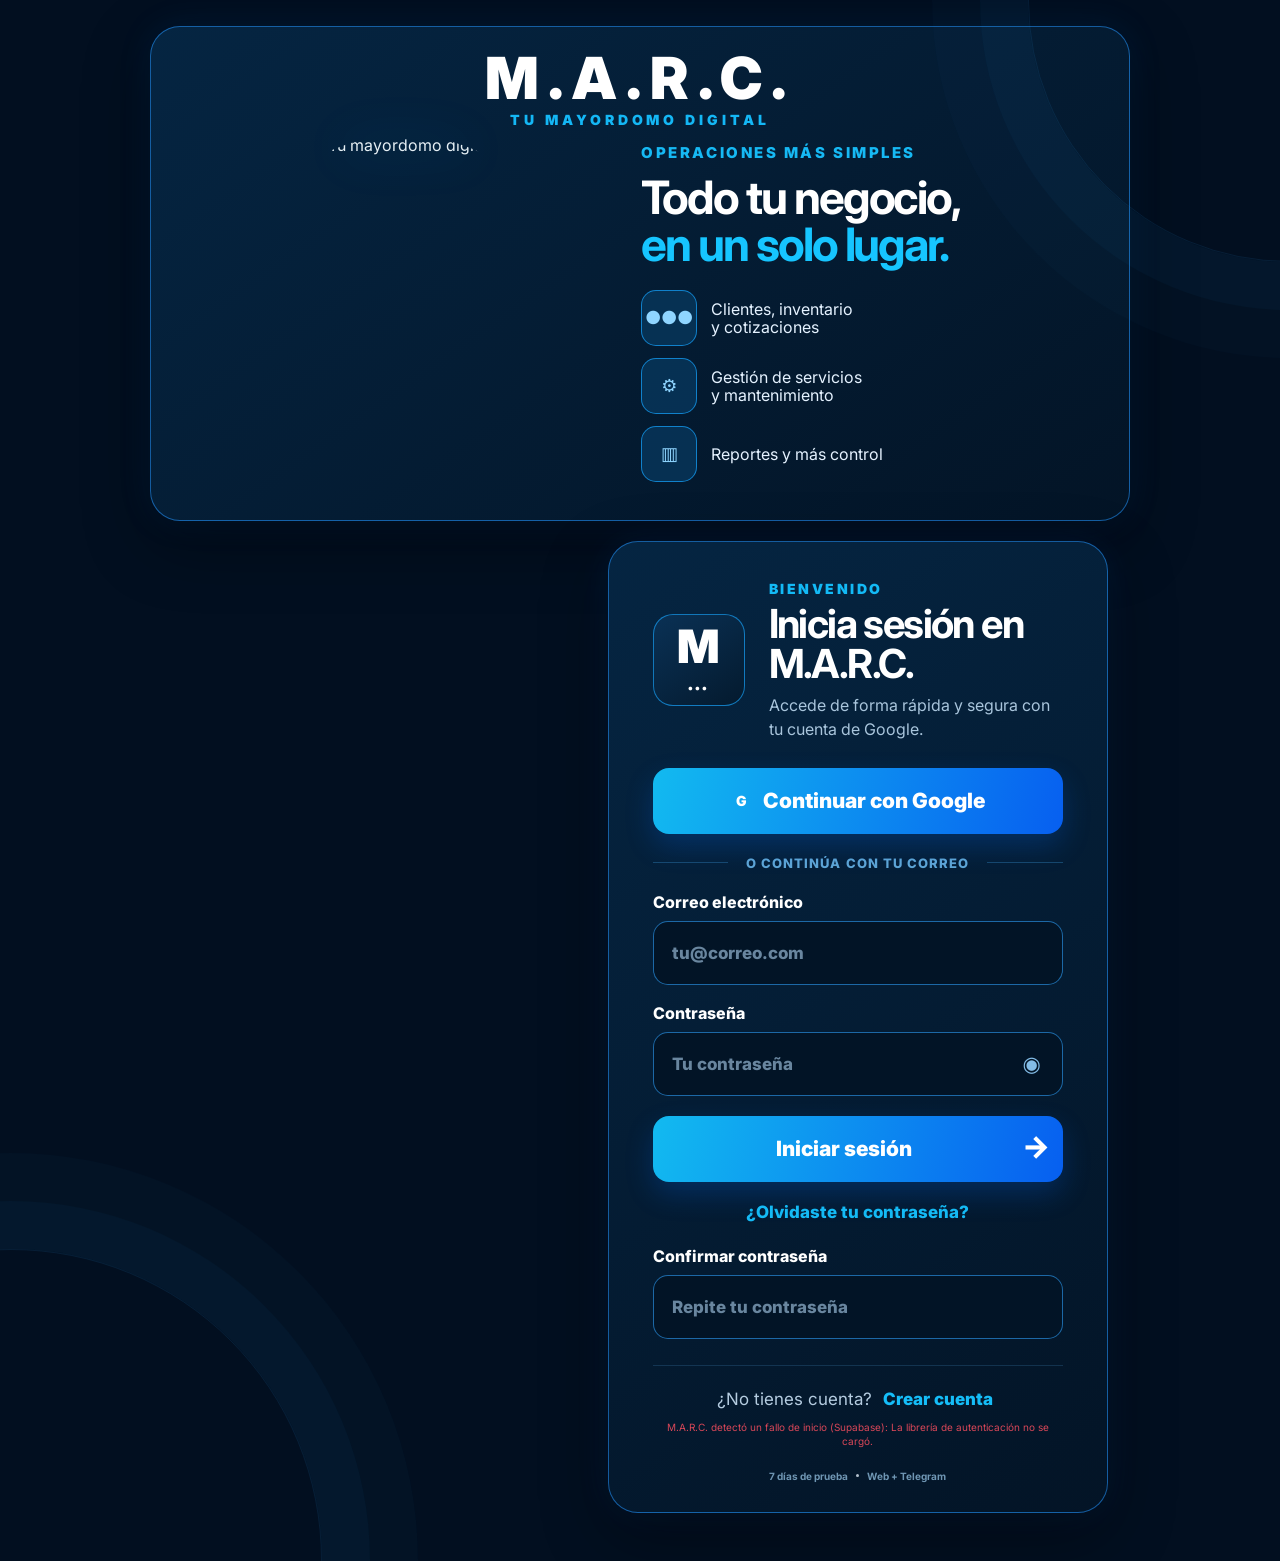
==== commit 16504c6d: "Bust cache after PDF speed optimization" ====
--- a/index.html
+++ b/index.html
@@ -127,7 +127,7 @@
   new MutationObserver(hideStaleAuthDiagnostic).observe(document.documentElement,{subtree:true,childList:true,characterData:true,attributes:true});
 })();
 </script>
-<script src="./app.js?v=20260929-google24"></script>
+<script src="./app.js?v=20260929-google25"></script>
 <script src="./graphic-lab.js?v=20260922-02"></script>
 <script src="./supplier-center.js?v=20260921-11"></script>
 <script src="./notifications.js?v=20260921-01"></script>
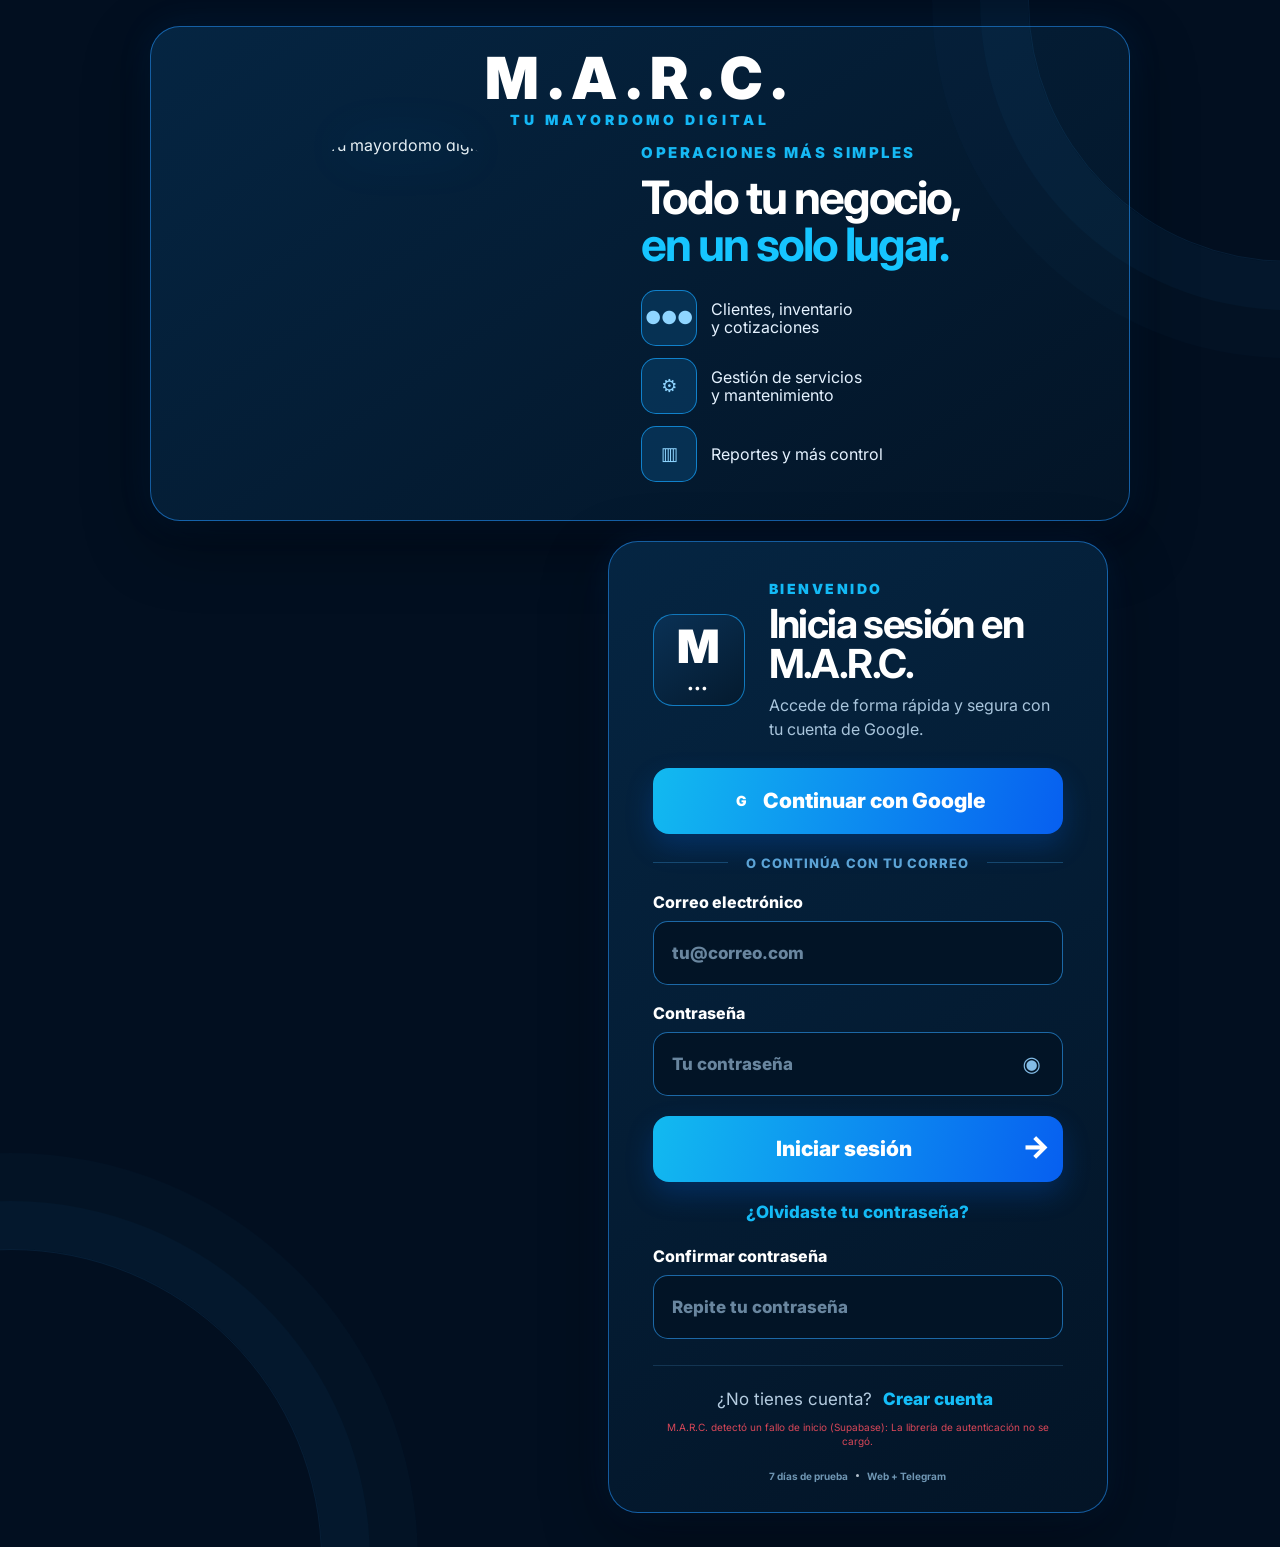
==== commit 2123aa14: "Bust cache after technician menu visual fix" ====
--- a/index.html
+++ b/index.html
@@ -10,7 +10,7 @@
 <link rel="preconnect" href="https://fonts.googleapis.com">
 <link rel="preconnect" href="https://fonts.gstatic.com" crossorigin>
 <link rel="stylesheet" href="https://fonts.googleapis.com/css2?family=Inter:wght@400;500;600;700;800&display=swap">
-<link rel="stylesheet" href="./styles.css?v=20260928-pdfselect01">
+<link rel="stylesheet" href="./styles.css?v=20260929-techmenu01">
 <link rel="stylesheet" href="./graphic-lab.css?v=20260922-01">
 <link rel="stylesheet" href="./operations-ui-v2.css?v=20260922-08">
 <link rel="stylesheet" href="./marc-visual-system-final.css?v=20260924-clean01">
--- a/styles.css
+++ b/styles.css
@@ -4603,3 +4603,117 @@
     max-height:44vh;
   }
 }
+
+
+/* ===== TECHNICIAN MODULE MENU — MOBILE READABILITY FIX ===== */
+.marc-module-panel,
+.marc-module-panel *{box-sizing:border-box}
+
+html[data-ecosystem="technician"] .marc-module-panel{
+  color:#f4f8fc!important;
+  background:linear-gradient(160deg,#071a2d 0%,#08253b 52%,#061522 100%)!important;
+}
+
+html[data-ecosystem="technician"] .marc-module-head h2{
+  color:#ffffff!important;
+}
+html[data-ecosystem="technician"] .marc-module-head p{
+  color:#9db6c8!important;
+}
+html[data-ecosystem="technician"] .marc-module-kicker{
+  color:#61d8ff!important;
+}
+html[data-ecosystem="technician"] .marc-module-close{
+  color:#ffffff!important;
+  background:rgba(255,255,255,.08)!important;
+  border:1px solid rgba(255,255,255,.16)!important;
+}
+
+/* Never inherit the dark overlay's text color into the light module cards. */
+.marc-module-card,
+html[data-ecosystem="technician"] .marc-module-card{
+  color:#102335!important;
+  background:#f8fbfd!important;
+  border:1px solid rgba(255,255,255,.58)!important;
+  box-shadow:0 8px 22px rgba(0,0,0,.16)!important;
+}
+.marc-module-card b,
+html[data-ecosystem="technician"] .marc-module-card b{
+  display:block!important;
+  color:#102335!important;
+  font-size:11px!important;
+  font-weight:900!important;
+  line-height:1.15!important;
+  text-shadow:none!important;
+}
+.marc-module-card small,
+html[data-ecosystem="technician"] .marc-module-card small{
+  display:block!important;
+  color:#5d7182!important;
+  font-size:8px!important;
+  font-weight:600!important;
+  line-height:1.35!important;
+  text-shadow:none!important;
+}
+html[data-ecosystem="technician"] .marc-module-card .mm-icon{
+  flex:0 0 auto!important;
+}
+.marc-module-group-head{
+  display:flex!important;
+  align-items:baseline!important;
+  gap:6px!important;
+  min-width:0!important;
+  margin:0 2px 8px!important;
+}
+.marc-module-group-head b{
+  color:#ffffff!important;
+  font-size:12px!important;
+  font-weight:900!important;
+  line-height:1.2!important;
+}
+.marc-module-group-head i{
+  margin-left:auto!important;
+  color:#86a9bd!important;
+  font-size:8px!important;
+  font-style:normal!important;
+  white-space:nowrap!important;
+}
+.marc-module-group-head span{
+  width:5px!important;
+  height:16px!important;
+  flex:0 0 5px!important;
+  border-radius:999px!important;
+  background:#38c8f2!important;
+}
+.marc-module-grid{
+  display:grid!important;
+  grid-template-columns:repeat(2,minmax(0,1fr))!important;
+  gap:9px!important;
+}
+.marc-module-group{
+  margin-bottom:16px!important;
+}
+@media(max-width:620px){
+  .marc-module-panel{
+    width:min(100%,520px)!important;
+    max-height:calc(100dvh - 18px)!important;
+    overflow:auto!important;
+    padding:16px!important;
+  }
+  .marc-module-head{
+    position:sticky!important;
+    top:-16px!important;
+    z-index:5!important;
+    padding:4px 0 12px!important;
+    background:linear-gradient(180deg,#071a2d 88%,transparent)!important;
+  }
+  .marc-module-grid{gap:8px!important}
+  .marc-module-card{
+    min-height:108px!important;
+    padding:11px!important;
+    border-radius:16px!important;
+  }
+  .marc-module-card b{font-size:10px!important}
+  .marc-module-card small{font-size:7.5px!important}
+  .marc-module-group-head b{font-size:11px!important}
+}
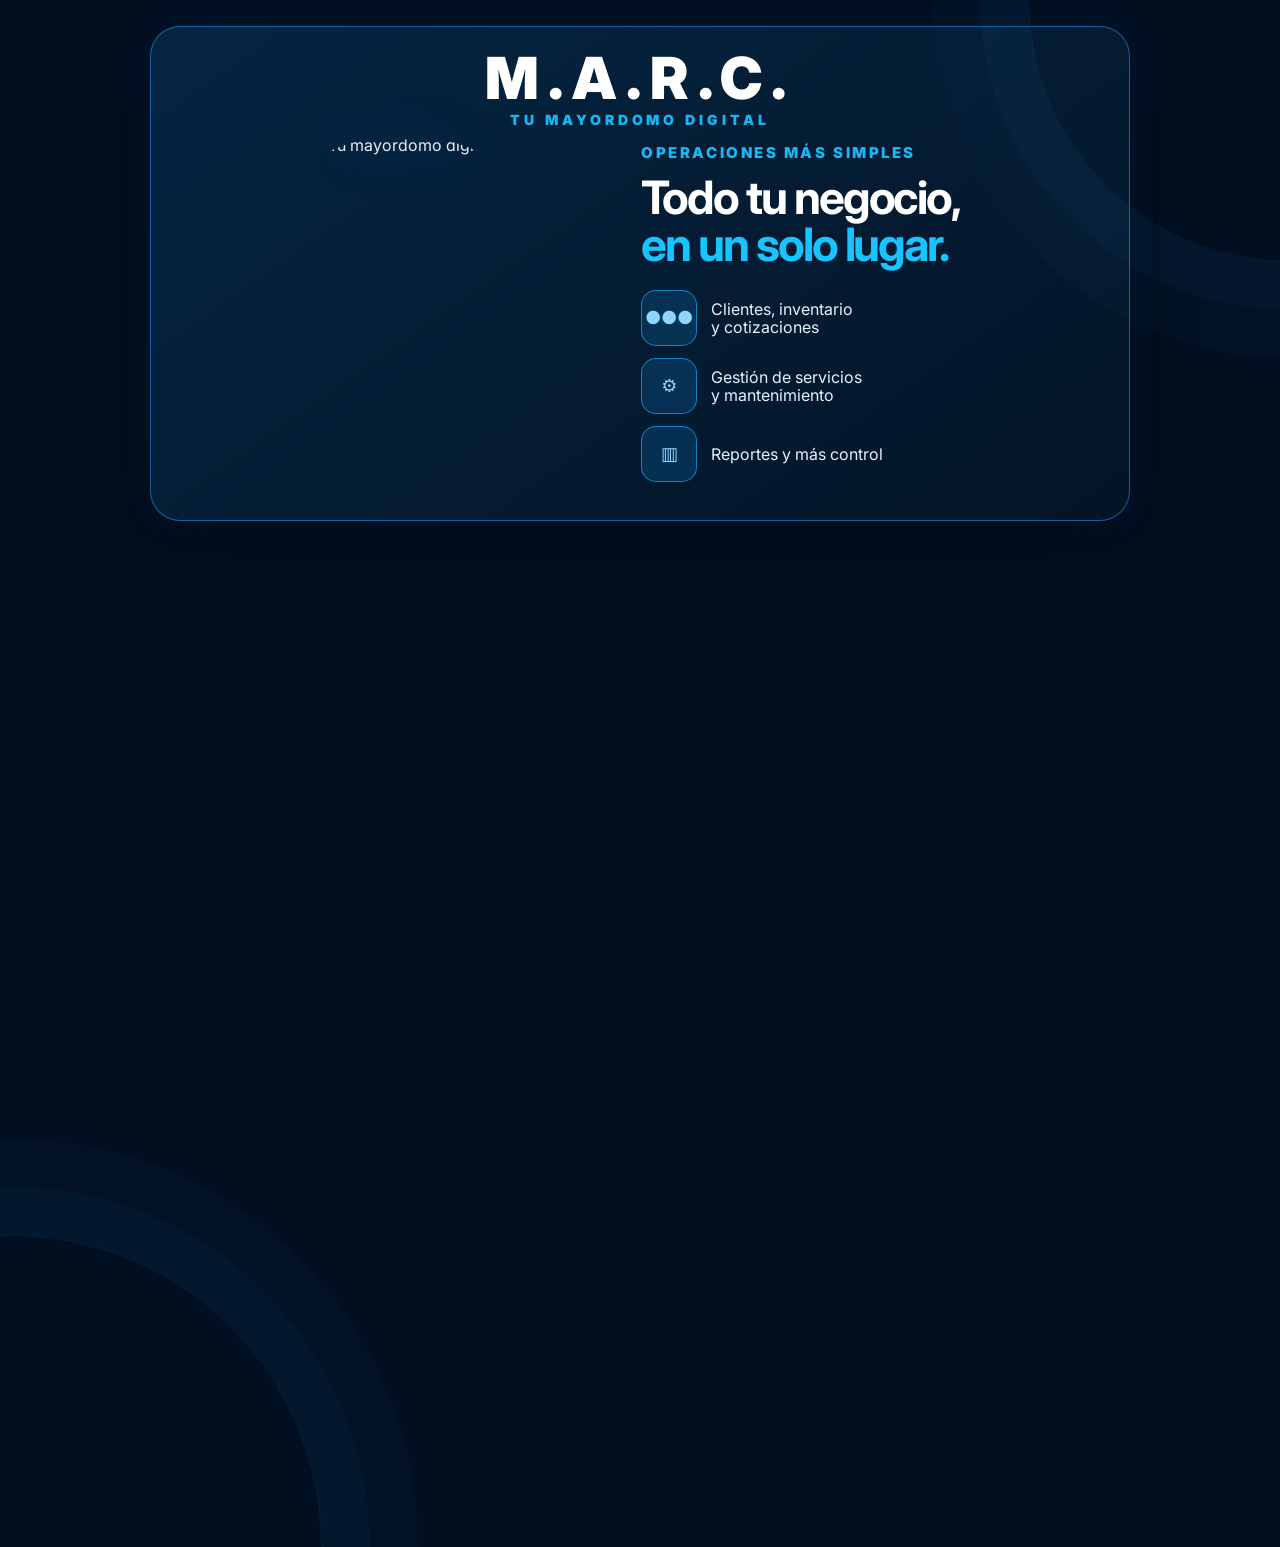
==== commit 5f80849f: "Bust app cache after technician reports fix" ====
--- a/index.html
+++ b/index.html
@@ -127,7 +127,7 @@
   new MutationObserver(hideStaleAuthDiagnostic).observe(document.documentElement,{subtree:true,childList:true,characterData:true,attributes:true});
 })();
 </script>
-<script src="./app.js?v=20260929-google25"></script>
+<script src="./app.js?v=20260929-reports02"></script>
 <script src="./graphic-lab.js?v=20260922-02"></script>
 <script src="./supplier-center.js?v=20260921-11"></script>
 <script src="./notifications.js?v=20260921-01"></script>
